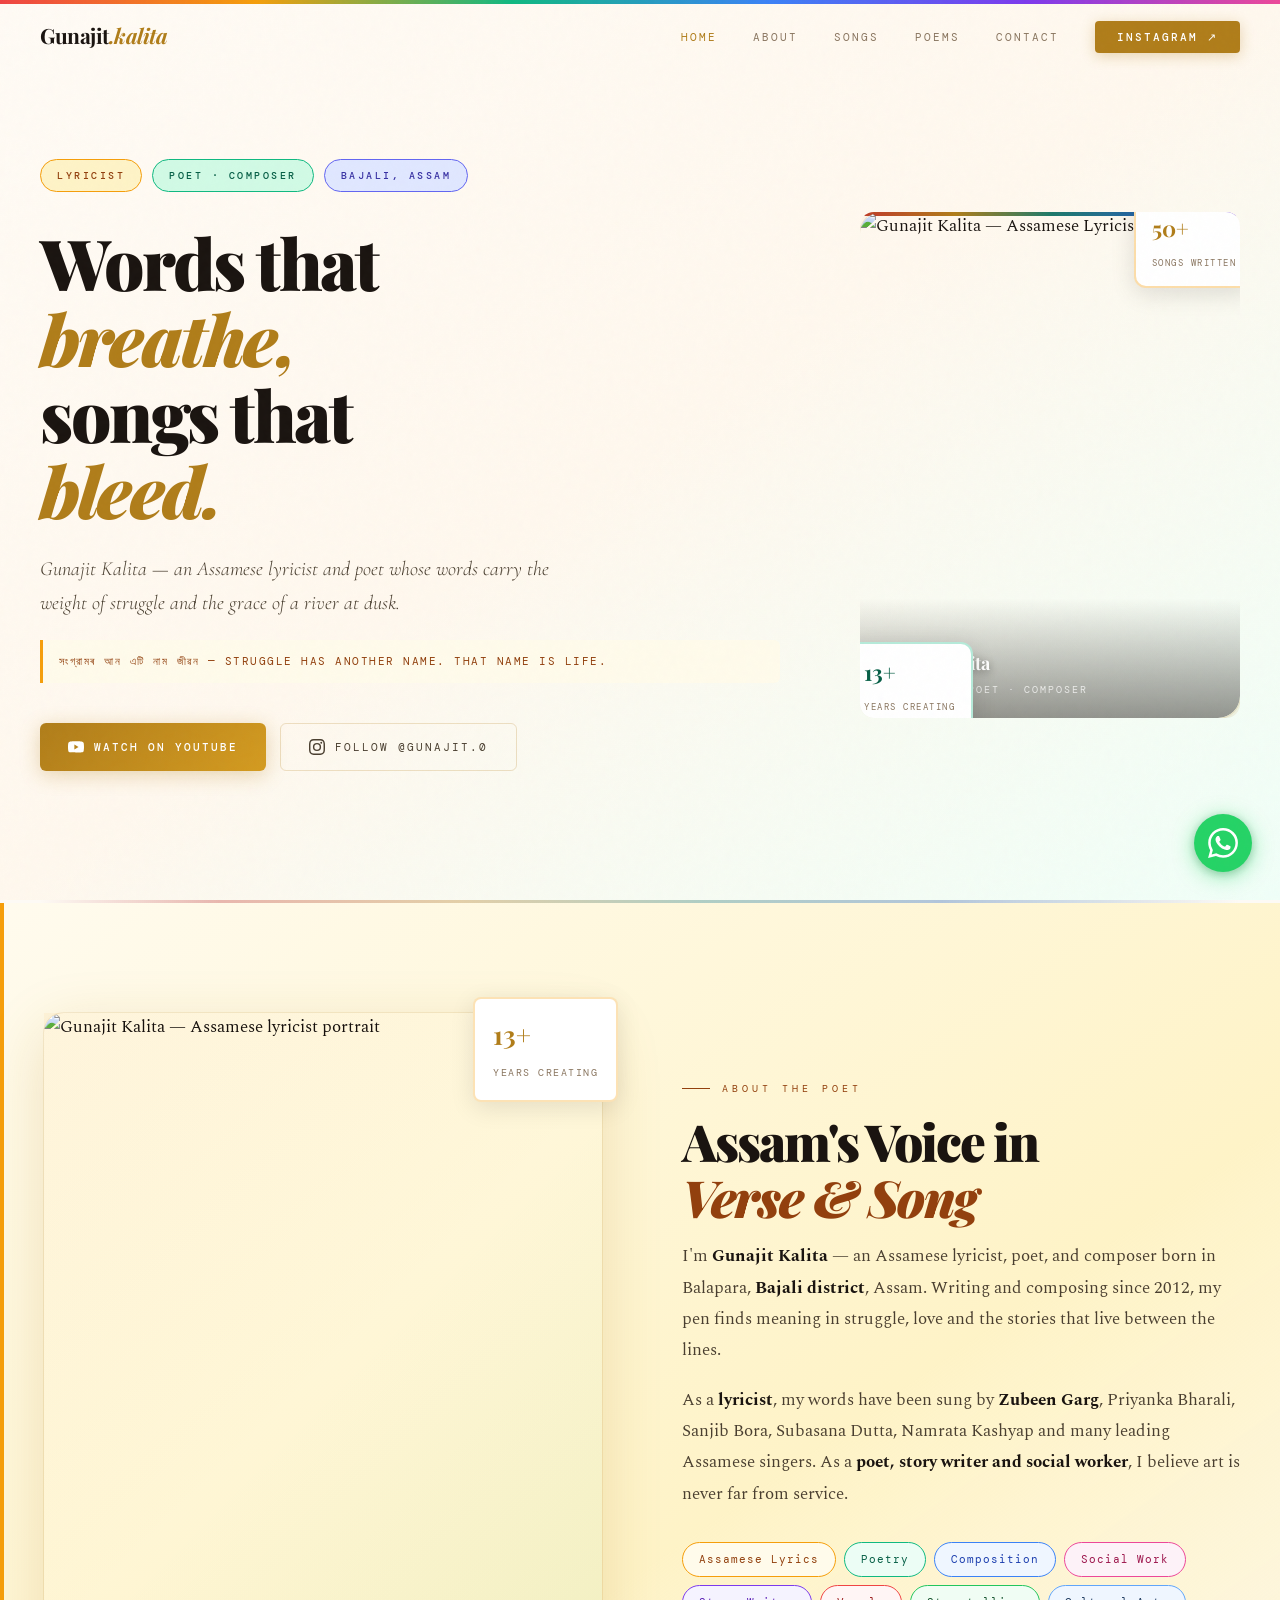
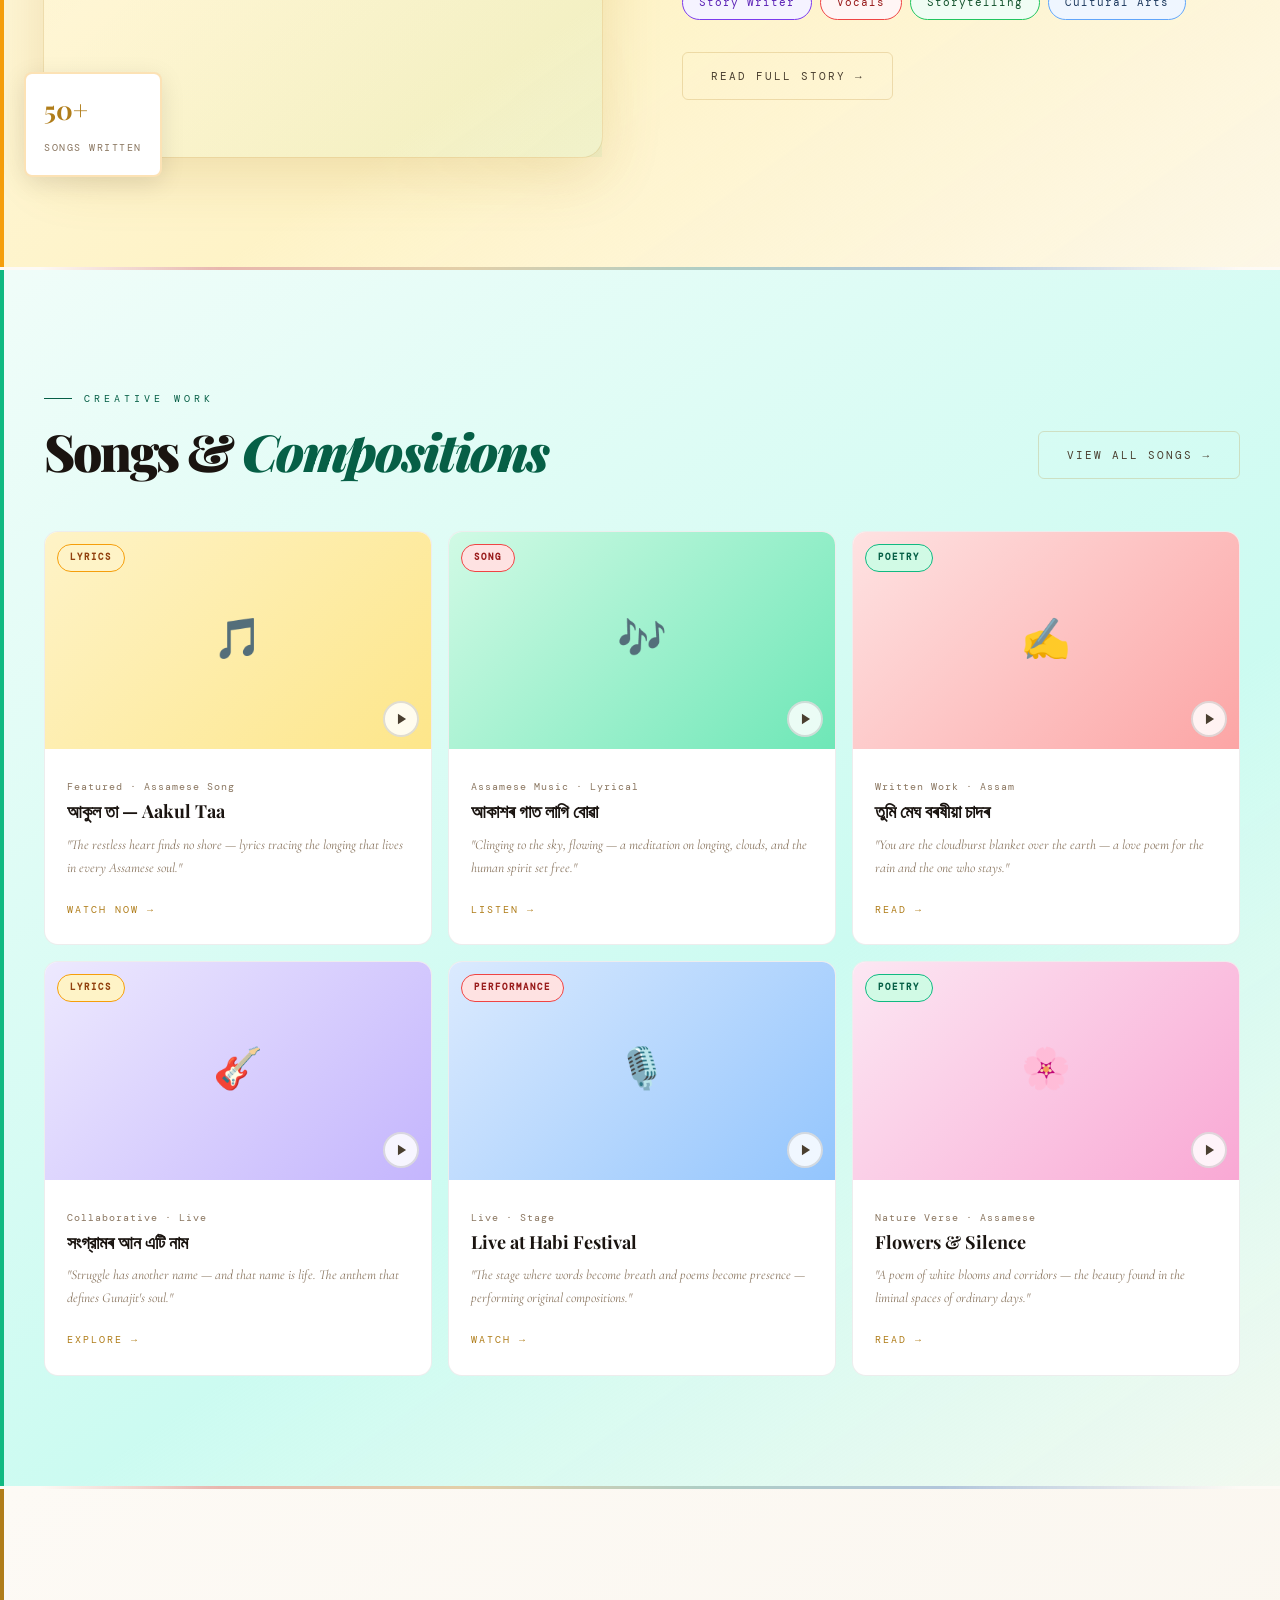
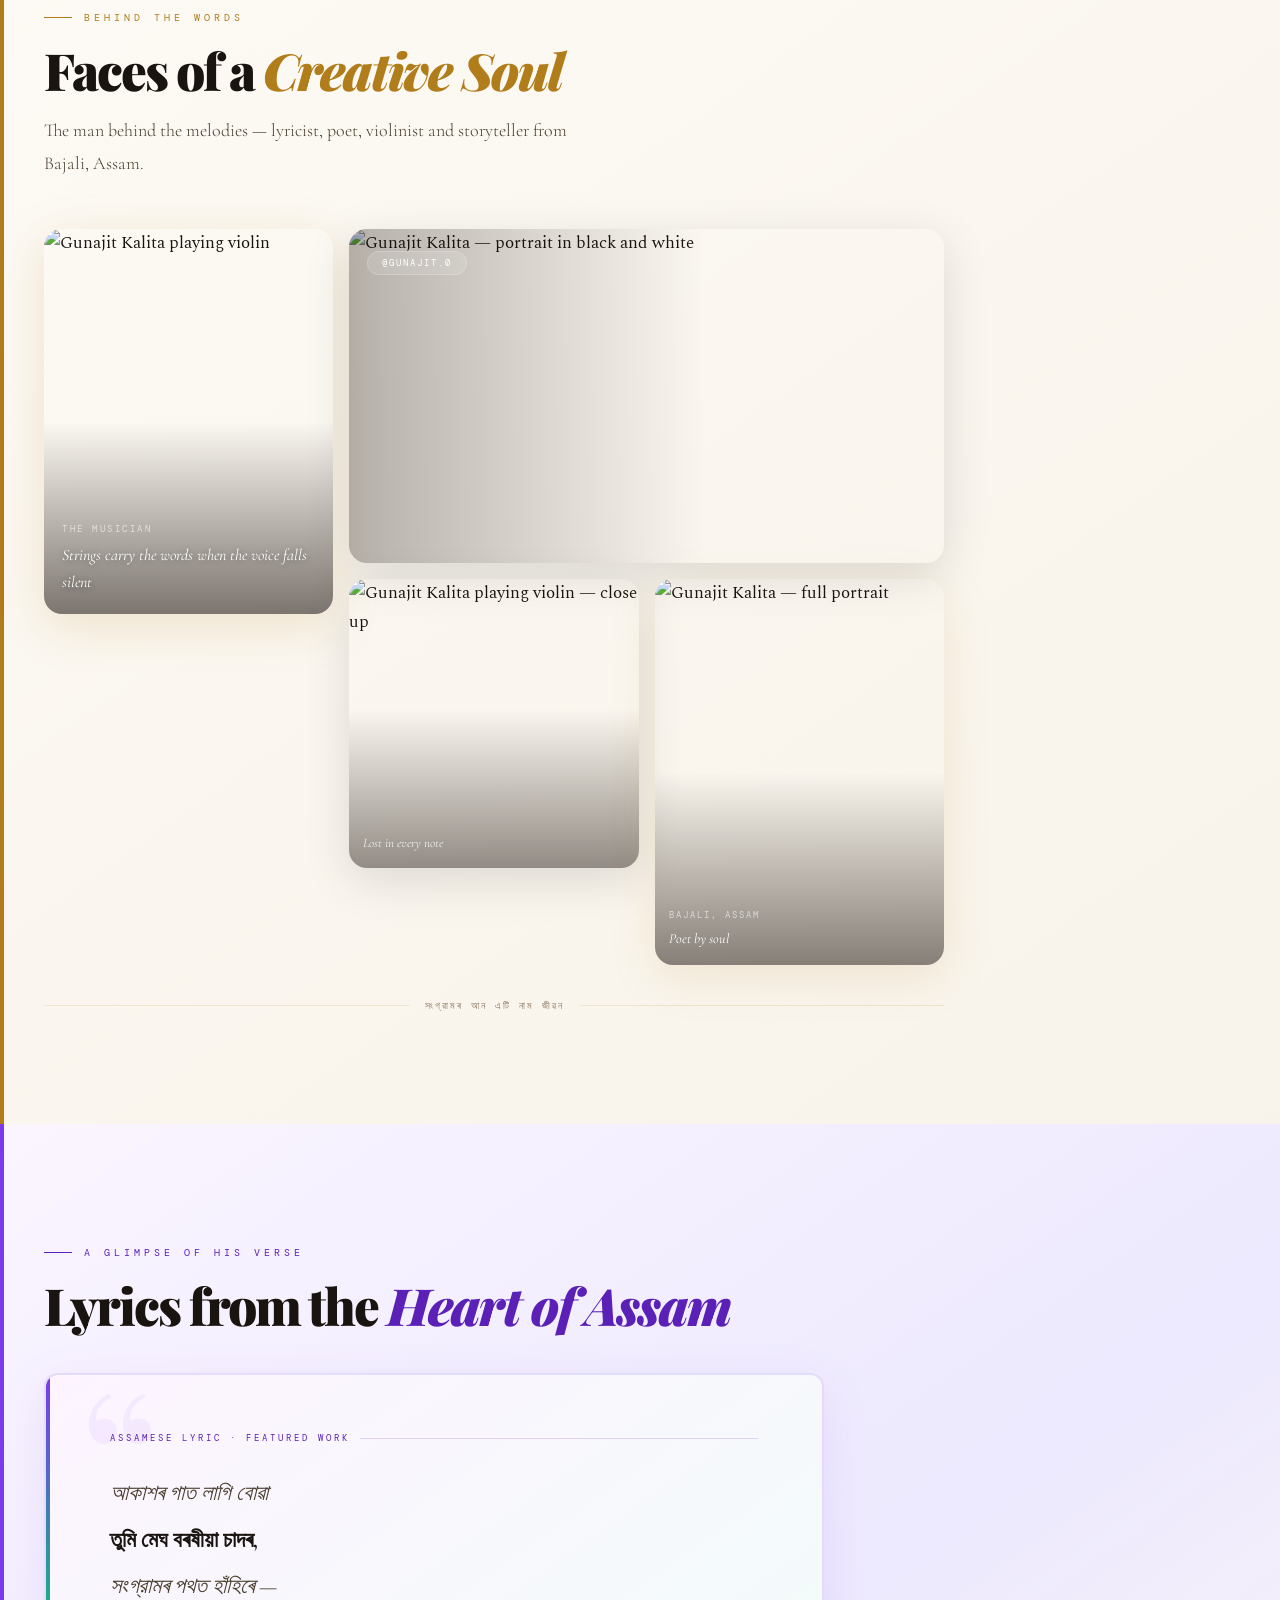
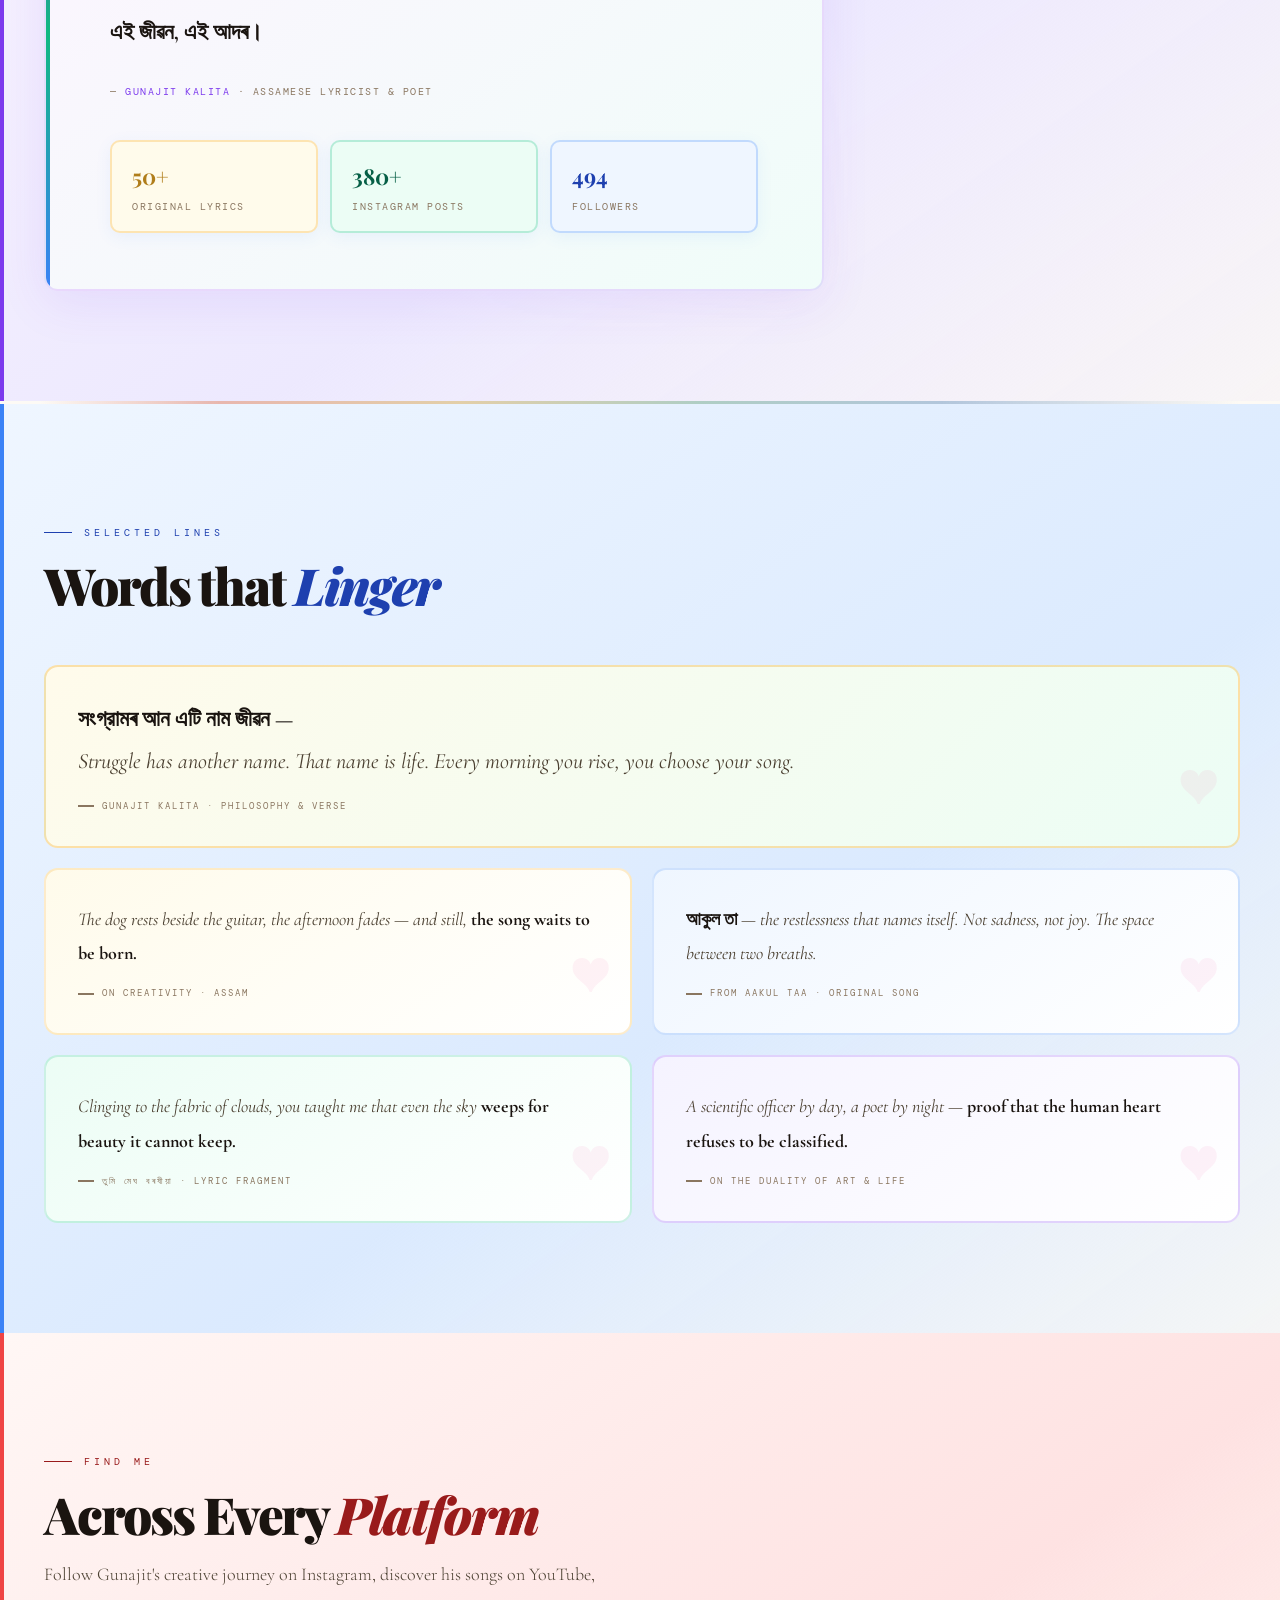
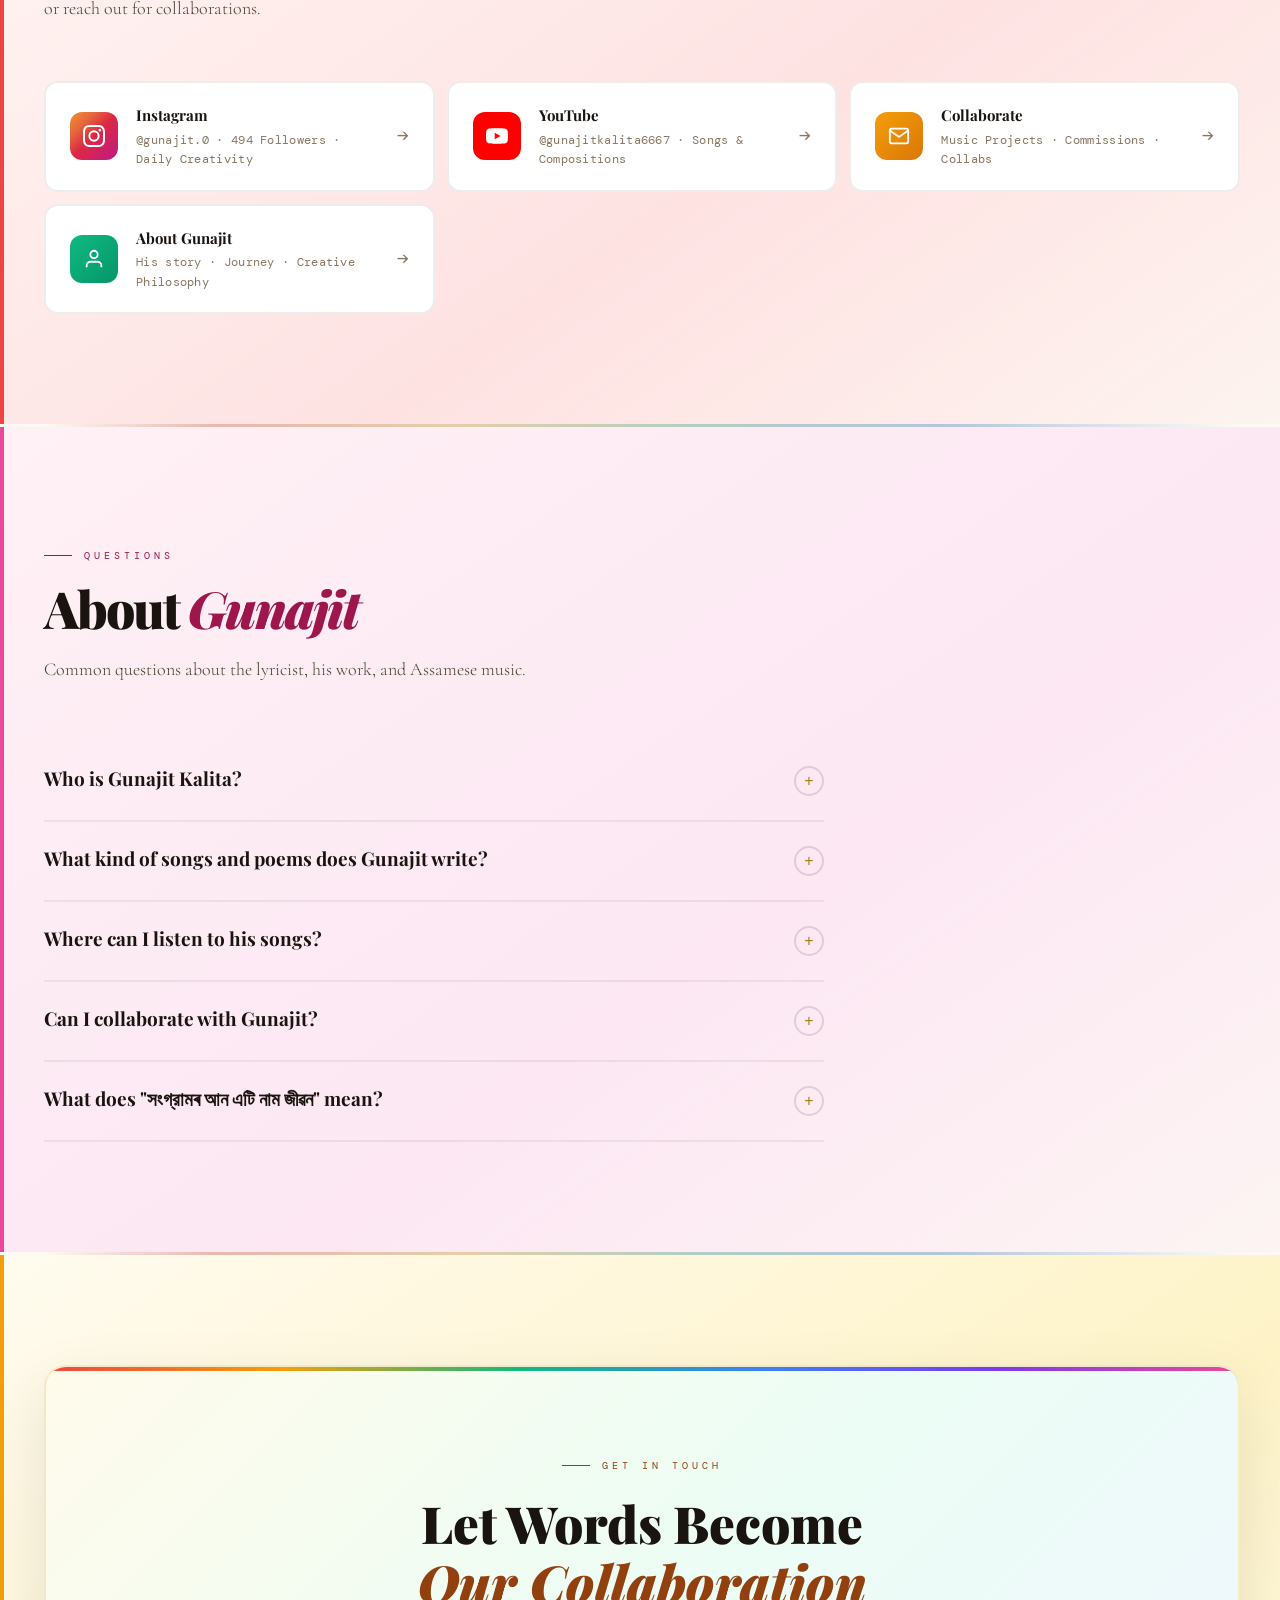
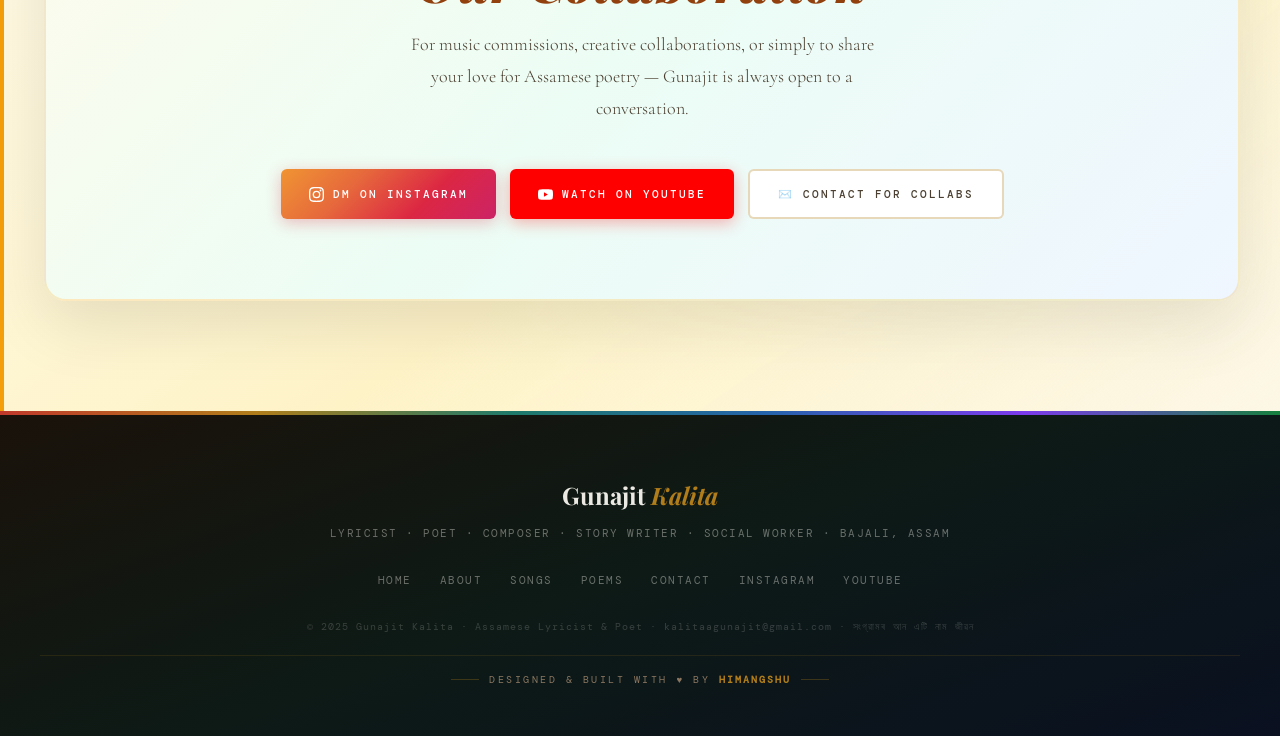
==== index.html @ 475aada1 "Update index.html" ====
<!DOCTYPE html>
<html 
<link rel="icon" href="favicon.ico" type="image/x-icon">
<link rel="canonical" href="https://gunajitkalita.github.io/">

<!-- Open Graph (Facebook, WhatsApp, LinkedIn previews) -->
<meta property="og:type" content="website">
<meta property="og:url" content="https://gunajitkalita.github.io/">
<meta property="og:title" content="Gunajit Kalita | Assamese Lyricist & Poet | gunajit.0">
<meta property="og:description" content="Gunajit Kalita — Assamese lyricist, poet and composer from Bajali, Assam. Songs sung by Zubeen Garg, Priyanka Bharali, Sanjib Bora and leading Assamese singers.">
<meta property="og:image" content="https://gunajitkalita.github.io/og-image.png">
<meta property="og:locale" content="en_IN">
<meta property="og:site_name" content="Gunajit Kalita">

<!-- Twitter Card -->
<meta name="twitter:card" content="summary_large_image">
<meta name="twitter:site" content="@gunajit.0">
<meta name="twitter:creator" content="@gunajit.0">
<meta name="twitter:title" content="Gunajit Kalita | Assamese Lyricist & Poet">
<meta name="twitter:description" content="Assamese lyricist, poet and composer from Assam. Songs, lyrics and poems rooted in struggle and grace.">
<meta name="twitter:image" content="https://gunajitkalita.github.io/og-image.png">

<!-- Structured Data: Person + WebSite (Google Knowledge Panel) -->
<script type="application/ld+json">
{
  "@context": "https://schema.org",
  "@graph": [
    {
      "@type": "Person",
      "@id": "https://gunajitkalita.github.io/#gunajit",
      "name": "Gunajit Kalita",
      "alternateName": "gunajit.0",
      "url": "https://gunajitkalita.github.io/",
      "description": "Gunajit Kalita is an Assamese lyricist, poet, composer and social worker from Balapara, Bajali district, Assam, India. His songs have been sung by Zubeen Garg, Priyanka Bharali, Sanjib Bora, Subasana Dutta, Deba Geetz, Namrata Kashyap and Sanat. He has been writing and composing since 2012.",
      "image": "https://gunajitkalita.github.io/og-image.png",
      "jobTitle": ["Lyricist", "Poet", "Composer", "Story Writer", "Social Worker"],
      "birthPlace": {"@type": "Place", "name": "Balapara, Bajali District, Assam, India"},
      "email": "kalitaagunajit@gmail.com",
      "knowsLanguage": ["Assamese", "Hindi", "English"],
      "nationality": {
        "@type": "Country",
        "name": "India"
      },
      "address": {
        "@type": "PostalAddress",
        "addressRegion": "Assam",
        "addressCountry": "IN"
      },
      "sameAs": [
        "https://www.instagram.com/gunajit.0/",
        "https://www.youtube.com/@gunajitkalita6667"
      ]
    },
    {
      "@type": "WebSite",
      "@id": "https://gunajitkalita.github.io/#website",
      "url": "https://gunajitkalita.github.io/",
      "name": "Gunajit Kalita — Assamese Lyricist & Poet",
      "description": "Official website of Gunajit Kalita — Assamese lyricist, poet and composer from Assam, India.",
      "author": {"@id": "https://gunajitkalita.github.io/#gunajit"},
      "inLanguage": ["en", "as"],
      "potentialAction": {
        "@type": "SearchAction",
        "target": {
          "@type": "EntryPoint",
          "urlTemplate": "https://gunajitkalita.github.io/songs.html?q={search_term_string}"
        },
        "query-input": "required name=search_term_string"
      }
    }
  ]
}
</script>

<link rel="preconnect" href="https://fonts.googleapis.com">
<link rel="preconnect" href="https://fonts.gstatic.com" crossorigin>
<link href="https://fonts.googleapis.com/css2?family=Playfair+Display:ital,wght@0,400;0,700;0,900;1,400;1,700;1,900&family=Cormorant+Garamond:ital,wght@0,300;0,400;0,600;1,300;1,400;1,600&family=DM+Mono:wght@300;400;500&family=Spectral:ital,wght@0,300;0,400;0,600;1,300;1,400;1,600&display=swap" rel="stylesheet">
<link rel="stylesheet" href="style.css">
<style>
/* ── INDEX-SPECIFIC ── */
.hero{position:relative;min-height:100vh;display:flex;align-items:center;padding:130px 40px 100px;z-index:1;}
.hero-in{max-width:1200px;margin:0 auto;width:100%;display:grid;grid-template-columns:1fr 380px;gap:80px;align-items:center;}
.eyebrow{display:flex;gap:10px;flex-wrap:wrap;margin-bottom:32px;}
.badge{font-family:'DM Mono',monospace;font-size:10px;letter-spacing:2.5px;text-transform:uppercase;padding:7px 16px;border-radius:20px;border:1.5px solid;font-weight:500;}
.ba{border-color:#f59e0b;color:#92400e;background:#fef3c7;}
.bb{border-color:#10b981;color:#065f46;background:#d1fae5;}
.bc{border-color:#6366f1;color:#3730a3;background:#e0e7ff;}
.hero-sub{font-family:'Cormorant Garamond',serif;font-size:20px;font-weight:300;font-style:italic;color:var(--txt2);line-height:1.7;max-width:520px;margin-bottom:20px;}
.hero-quote{font-family:'DM Mono',monospace;font-size:11px;letter-spacing:1.5px;color:#92400e;margin-bottom:40px;padding:12px 16px;border-left:3px solid #f59e0b;text-transform:uppercase;background:#fffbeb;border-radius:0 6px 6px 0;}
.acts{display:flex;gap:14px;flex-wrap:wrap;}

/* About section */
.about-grid{display:grid;grid-template-columns:1fr 1fr;gap:80px;align-items:center;}
.abox{background:linear-gradient(145deg,#fff8e8,#f0faf8);border:2px solid rgba(245,158,11,.25);border-radius:var(--rl);aspect-ratio:3/4;display:flex;align-items:center;justify-content:center;position:relative;overflow:hidden;box-shadow:0 8px 40px rgba(245,158,11,.15);}
.abox::before{content:'';position:absolute;inset:0;background:linear-gradient(135deg,rgba(245,158,11,.06),transparent,rgba(16,185,129,.06));}
.abox-inner{position:relative;z-index:1;text-align:center;}
.abox-inner .emoji{font-size:72px;display:block;margin-bottom:12px;}
.abox-inner span{display:block;font-family:'Playfair Display',serif;font-size:26px;font-style:italic;color:rgba(180,120,20,.6);letter-spacing:-.5px;}
.abox-lines{position:absolute;bottom:0;left:0;right:0;padding:24px;opacity:.15;}
.abox-lines div{height:2px;margin-bottom:10px;border-radius:2px;}
.abox-lines div:nth-child(1){width:80%;background:#f59e0b;}.abox-lines div:nth-child(2){width:60%;background:#10b981;}.abox-lines div:nth-child(3){width:90%;background:#3b82f6;}.abox-lines div:nth-child(4){width:45%;background:#ec4899;}.abox-lines div:nth-child(5){width:70%;background:#7c3aed;}
.afloat{position:absolute;background:var(--card);border:2px solid rgba(245,158,11,.3);border-radius:var(--r);padding:14px 18px;box-shadow:0 6px 24px rgba(0,0,0,.10);}
.af1{bottom:-20px;left:-20px;}.af2{top:-16px;right:-16px;}
.afn{font-family:'Playfair Display',serif;font-size:26px;font-weight:700;color:#b07d1a;display:block;}
.afl{font-size:10px;color:var(--txt3);font-family:'DM Mono',monospace;text-transform:uppercase;letter-spacing:1.5px;}
.abody p{font-family:'Spectral',serif;font-size:16.5px;color:var(--txt2);line-height:1.9;margin-bottom:18px;}
.abody strong{color:var(--txt);}
.skills{display:flex;flex-wrap:wrap;gap:8px;margin-top:32px;}
.sk{padding:7px 16px;border-radius:20px;font-size:11px;font-family:'DM Mono',monospace;letter-spacing:1px;transition:all .2s;cursor:default;border:1.5px solid;}
.sk:nth-child(1){color:#92400e;border-color:#f59e0b;background:#fffbeb;}
.sk:nth-child(2){color:#065f46;border-color:#10b981;background:#ecfdf5;}
.sk:nth-child(3){color:#1e40af;border-color:#3b82f6;background:#eff6ff;}
.sk:nth-child(4){color:#9d174d;border-color:#ec4899;background:#fdf2f8;}
.sk:nth-child(5){color:#5b21b6;border-color:#7c3aed;background:#f5f3ff;}
.sk:nth-child(6){color:#991b1b;border-color:#ef4444;background:#fff5f5;}
.sk:nth-child(7){color:#14532d;border-color:#22c55e;background:#f0fdf4;}
.sk:nth-child(8){color:#1e3a5f;border-color:#60a5fa;background:#eff6ff;}
.sk:hover{transform:translateY(-2px);box-shadow:0 4px 12px rgba(0,0,0,.12);}

/* Works grid */
.wgrid{display:grid;grid-template-columns:repeat(auto-fill,minmax(300px,1fr));gap:16px;}
.wcard{background:var(--card);border:1.5px solid rgba(0,0,0,.07);border-radius:var(--rl);overflow:hidden;text-decoration:none;color:var(--txt);transition:all .3s;}
.wcard:hover{transform:translateY(-8px);box-shadow:0 24px 60px rgba(0,0,0,.14);}
.wthumb{aspect-ratio:16/9;display:flex;align-items:center;justify-content:center;font-size:40px;position:relative;overflow:hidden;}
.wt1{background:linear-gradient(135deg,#fef3c7,#fde68a);}
.wt2{background:linear-gradient(135deg,#d1fae5,#6ee7b7);}
.wt3{background:linear-gradient(135deg,#fee2e2,#fca5a5);}
.wt4{background:linear-gradient(135deg,#ede9fe,#c4b5fd);}
.wt5{background:linear-gradient(135deg,#dbeafe,#93c5fd);}
.wt6{background:linear-gradient(135deg,#fce7f3,#f9a8d4);}
.wcat{position:absolute;top:12px;left:12px;z-index:1;font-family:'DM Mono',monospace;font-size:9px;letter-spacing:2px;text-transform:uppercase;padding:5px 12px;border-radius:20px;font-weight:600;}
.wc-ly{background:#fef3c7;color:#92400e;border:1.5px solid #f59e0b;}
.wc-po{background:#d1fae5;color:#065f46;border:1.5px solid #10b981;}
.wc-so{background:#fee2e2;color:#991b1b;border:1.5px solid #ef4444;}
.wplay{position:absolute;bottom:12px;right:12px;width:36px;height:36px;border-radius:50%;background:rgba(255,255,255,.85);border:2px solid rgba(0,0,0,.12);display:flex;align-items:center;justify-content:center;transition:all .2s;backdrop-filter:blur(4px);}
.wcard:hover .wplay{background:var(--acc);border-color:var(--acc);}
.wplay svg{width:14px;height:14px;color:var(--txt2);margin-left:2px;transition:color .2s;}
.wcard:hover .wplay svg{color:#fff;}
.wbody{padding:22px;}
.wdate{font-size:10px;color:var(--txt3);font-family:'DM Mono',monospace;letter-spacing:1px;margin-bottom:8px;}
.wtitle{font-family:'Playfair Display',serif;font-size:18px;font-weight:700;line-height:1.3;margin-bottom:10px;}
.wexc{font-size:13.5px;color:var(--txt3);line-height:1.7;font-family:'Cormorant Garamond',serif;font-style:italic;margin-bottom:14px;}
.wread{font-family:'DM Mono',monospace;font-size:10px;letter-spacing:2px;text-transform:uppercase;color:var(--acc);display:inline-flex;align-items:center;gap:6px;transition:gap .2s;}
.wcard:hover .wread{gap:10px;}

/* Poem feature */
.poem-card{background:linear-gradient(145deg,#fdf4ff,#f0fdf9);border:2px solid rgba(124,58,237,.15);border-radius:var(--rl);padding:56px 64px;position:relative;overflow:hidden;max-width:780px;box-shadow:0 12px 48px rgba(124,58,237,.10);}
.poem-card::before{content:'\201C';position:absolute;top:-20px;left:32px;font-family:'Playfair Display',serif;font-size:200px;color:rgba(124,58,237,.06);line-height:1;pointer-events:none;}
.poem-card::after{content:'';position:absolute;top:0;left:0;width:4px;height:100%;background:linear-gradient(180deg,#7c3aed,#10b981,#3b82f6);}
.poem-lang{font-family:'DM Mono',monospace;font-size:9px;letter-spacing:3px;text-transform:uppercase;color:#5b21b6;margin-bottom:24px;display:flex;align-items:center;gap:10px;}
.poem-lang::after{content:'';flex:1;height:1px;background:rgba(124,58,237,.2);}
.poem-text{font-family:'Cormorant Garamond',serif;font-size:22px;font-weight:400;line-height:2.1;color:var(--txt2);font-style:italic;margin-bottom:28px;}
.poem-text strong{color:var(--txt);font-style:normal;}
.poem-attr{font-family:'DM Mono',monospace;font-size:10px;letter-spacing:1.5px;text-transform:uppercase;color:var(--txt3);}
.poem-attr em{color:#7c3aed;font-style:normal;}
.poem-stats{margin-top:40px;display:flex;gap:12px;flex-wrap:wrap;}
.pstat{background:var(--card);border:2px solid rgba(59,130,246,.15);border-radius:10px;padding:16px 20px;flex:1;min-width:160px;box-shadow:0 4px 16px rgba(59,130,246,.08);}
.pstat:nth-child(1){border-color:rgba(245,158,11,.25);background:#fffbeb;}
.pstat:nth-child(2){border-color:rgba(16,185,129,.25);background:#ecfdf5;}
.pstat:nth-child(3){border-color:rgba(59,130,246,.25);background:#eff6ff;}
.pstat .psn{font-family:'Playfair Display',serif;font-size:22px;font-weight:700;color:var(--acc);display:block;}
.pstat:nth-child(2) .psn{color:#065f46;}
.pstat:nth-child(3) .psn{color:#1e40af;}
.pstat .psl{font-size:10px;color:var(--txt3);font-family:'DM Mono',monospace;text-transform:uppercase;letter-spacing:1.5px;margin-top:2px;display:block;}

/* Lyric wall */
.lyric-wall{display:grid;grid-template-columns:1fr 1fr;gap:20px;}
.lyric-card{background:var(--card);border:2px solid rgba(0,0,0,.07);border-radius:var(--rl);padding:32px;position:relative;overflow:hidden;transition:all .3s;}
.lyric-card:hover{transform:translateY(-4px);box-shadow:0 16px 40px rgba(0,0,0,.10);}
.lyric-card::before{content:'\2665';position:absolute;bottom:12px;right:18px;font-size:52px;color:rgba(236,72,153,.07);}
.lyric-card:nth-child(2){border-color:rgba(245,158,11,.2);background:linear-gradient(145deg,#fffbeb,#fff);}
.lyric-card:nth-child(3){border-color:rgba(59,130,246,.2);background:linear-gradient(145deg,#eff6ff,#fff);}
.lyric-card:nth-child(4){border-color:rgba(16,185,129,.2);background:linear-gradient(145deg,#ecfdf5,#fff);}
.lyric-card:nth-child(5){border-color:rgba(124,58,237,.2);background:linear-gradient(145deg,#f5f3ff,#fff);}
.lyric-line{font-family:'Cormorant Garamond',serif;font-size:18px;font-style:italic;color:var(--txt2);line-height:1.9;margin-bottom:16px;}
.lyric-line strong{color:var(--txt);font-style:normal;}
.lyric-source{font-family:'DM Mono',monospace;font-size:9px;letter-spacing:2px;text-transform:uppercase;color:var(--txt3);display:flex;align-items:center;gap:8px;}
.lyric-source::before{content:'';width:16px;height:2px;background:currentColor;}
.lyric-card.featured{grid-column:span 2;background:linear-gradient(135deg,#fffbeb,#ecfdf5);border-color:rgba(245,158,11,.3);}

/* Links */
.lgrid{display:grid;grid-template-columns:repeat(auto-fill,minmax(320px,1fr));gap:12px;}
.lcard{display:flex;align-items:center;gap:18px;padding:20px 24px;background:var(--card);border:2px solid rgba(0,0,0,.07);border-radius:var(--rl);text-decoration:none;color:var(--txt);transition:all .3s;}
.lcard:hover{transform:translateY(-5px);box-shadow:0 16px 40px rgba(0,0,0,.12);}
.lc-ig:hover{border-color:#e1306c;box-shadow:0 16px 40px rgba(225,48,108,.18);}
.lc-yt:hover{border-color:#FF0000;box-shadow:0 16px 40px rgba(255,0,0,.15);}
.liw{width:48px;height:48px;border-radius:12px;display:flex;align-items:center;justify-content:center;flex-shrink:0;}
.li-ig{background:linear-gradient(135deg,#f09433,#e6683c,#dc2743,#cc2366,#bc1888);}
.li-yt{background:#FF0000;}
.li-email{background:linear-gradient(135deg,#f59e0b,#d97706);}
.li-teal{background:linear-gradient(135deg,#10b981,#059669);}
.liw svg{width:22px;height:22px;}
.lt{flex:1;}
.lt-title{font-family:'Playfair Display',serif;font-weight:700;font-size:15px;margin-bottom:2px;}
.lt-desc{font-size:11.5px;color:var(--txt3);font-family:'DM Mono',monospace;letter-spacing:.3px;}
.larr{color:var(--txt3);font-size:18px;transition:transform .2s,color .2s;}
.lcard:hover .larr{transform:translateX(5px);color:var(--acc);}

/* FAQ */
.faq-wrap{max-width:780px;}
.fi{border-bottom:2px solid rgba(0,0,0,.06);}
.fq{width:100%;display:flex;align-items:start;justify-content:space-between;gap:20px;padding:24px 0;background:none;border:none;color:var(--txt);cursor:pointer;text-align:left;transition:color .2s;}
.fq:hover{color:#92400e;}
.fqt{font-family:'Playfair Display',serif;font-size:19px;font-weight:700;line-height:1.35;flex:1;}
.fico{min-width:30px;height:30px;border-radius:50%;border:2px solid rgba(0,0,0,.12);display:flex;align-items:center;justify-content:center;font-size:16px;flex-shrink:0;color:var(--acc);transition:all .3s;background:transparent;}
.fi.on .fico{transform:rotate(45deg);background:linear-gradient(135deg,#f59e0b,#d97706);color:#fff;border-color:transparent;}
.fa{font-size:15.5px;color:var(--txt2);line-height:1.85;max-height:0;overflow:hidden;transition:max-height .4s ease,padding .3s;font-family:'Spectral',serif;}
.fi.on .fa{max-height:400px;padding-bottom:24px;}

/* CTA box */
.ctabox{background:linear-gradient(135deg,#fffbeb,#ecfdf5,#eff6ff);border:2px solid rgba(245,158,11,.2);border-radius:var(--rxl);padding:80px;text-align:center;position:relative;overflow:hidden;box-shadow:0 24px 64px rgba(0,0,0,.10);}
.ctabox::before{content:'';position:absolute;top:0;left:0;right:0;height:4px;background:linear-gradient(90deg,#ef4444,#f59e0b,#10b981,#3b82f6,#7c3aed,#ec4899);}
.ctabox *{position:relative;z-index:1;}
.ctabox h2{font-family:'Playfair Display',serif;font-size:clamp(28px,4vw,52px);font-weight:900;line-height:1.15;margin-bottom:16px;}
.ctabox h2 em{color:#92400e;font-style:italic;}
.ctabox p{font-family:'Cormorant Garamond',serif;font-size:18px;font-weight:300;color:var(--txt2);max-width:480px;margin:0 auto 44px;line-height:1.8;}
.ctabtns{display:flex;gap:14px;justify-content:center;flex-wrap:wrap;}
.ctabtn-ig{display:inline-flex;align-items:center;gap:9px;background:linear-gradient(135deg,#f09433,#e6683c,#dc2743,#cc2366);color:white;padding:14px 28px;border-radius:6px;font-family:'DM Mono',monospace;font-weight:500;font-size:11px;letter-spacing:2px;text-transform:uppercase;text-decoration:none;transition:all .3s;box-shadow:0 4px 16px rgba(220,39,67,.3);}
.ctabtn-ig:hover{transform:translateY(-2px);box-shadow:0 10px 32px rgba(220,39,67,.5);}
.ctabtn-yt{display:inline-flex;align-items:center;gap:9px;background:#FF0000;color:white;padding:14px 28px;border-radius:6px;font-family:'DM Mono',monospace;font-weight:500;font-size:11px;letter-spacing:2px;text-transform:uppercase;text-decoration:none;transition:all .3s;box-shadow:0 4px 16px rgba(255,0,0,.3);}
.ctabtn-yt:hover{transform:translateY(-2px);box-shadow:0 10px 32px rgba(255,0,0,.5);}
.ctabtn-out{display:inline-flex;align-items:center;gap:9px;background:white;color:var(--txt2);padding:14px 28px;border-radius:6px;font-family:'DM Mono',monospace;font-weight:500;font-size:11px;letter-spacing:2px;text-transform:uppercase;text-decoration:none;border:2px solid rgba(176,125,26,.3);transition:all .3s;}
.ctabtn-out:hover{border-color:var(--acc);color:var(--acc);transform:translateY(-1px);box-shadow:0 6px 20px rgba(176,125,26,.2);}

@media(max-width:960px){
  .hero-in{grid-template-columns:1fr;}
  .pcard{display:none;}
  .about-grid{grid-template-columns:1fr;}
  .avis{display:none;}
  .lyric-wall{grid-template-columns:1fr;}
  .lyric-card.featured{grid-column:span 1;}
}
@media(max-width:768px){
  .hero{padding:110px 24px 80px;}
  .poem-card{padding:36px 28px;}
  .ctabox{padding:44px 28px;}
}
/* Gallery responsive */
.gallery-grid{display:grid;grid-template-columns:1fr 1fr 1fr;grid-template-rows:auto auto;gap:16px;max-width:900px;}
@media(max-width:700px){
  .gallery-grid{grid-template-columns:1fr 1fr !important;}
  .gallery-tall{grid-column:1/3 !important;grid-row:auto !important;aspect-ratio:4/3 !important;}
  .gallery-wide{grid-column:1/3 !important;}
}
</style>
</head>
<body>
<div class="ink ink1" aria-hidden="true"></div>
<div class="ink ink2" aria-hidden="true"></div>

<!-- NAV -->
<nav id="nav">
  <div class="nav-in">
    <a href="index.html" class="logo">Gunajit<em>.kalita</em></a>
    <ul class="nav-ul">
      <li><a href="index.html" class="on">Home</a></li>
      <li><a href="about.html">About</a></li>
      <li><a href="songs.html">Songs</a></li>
      <li><a href="poems.html">Poems</a></li>
      <li><a href="contact.html">Contact</a></li>
      <li><a href="https://www.instagram.com/gunajit.0/" target="_blank" rel="noopener" class="nav-cta">Instagram ↗</a></li>
    </ul>
    <button class="mbtn" onclick="toggleMenu()" aria-label="Menu" aria-expanded="false" id="mbtn">☰</button>
  </div>
</nav>

<div class="mmenu" id="mmenu">
  <a href="index.html" onclick="toggleMenu()">Home</a>
  <a href="about.html" onclick="toggleMenu()">About</a>
  <a href="songs.html" onclick="toggleMenu()">Songs</a>
  <a href="poems.html" onclick="toggleMenu()">Poems</a>
  <a href="contact.html" onclick="toggleMenu()">Contact</a>
  <a href="https://www.instagram.com/gunajit.0/" target="_blank" rel="noopener" onclick="toggleMenu()" style="color:var(--acc);">Instagram ↗</a>
  <a href="https://www.youtube.com/@gunajitkalita6667/videos" target="_blank" rel="noopener" onclick="toggleMenu()">YouTube ↗</a>
</div>

<!-- HERO -->
<section class="hero hero-rainbow" style="position:relative;background:linear-gradient(145deg,#fffbf5 0%,#fff8ee 50%,#f0fff8 100%)">
  <div class="hero-in">
    <div>
      <div class="eyebrow fu">
        <span class="badge ba">Lyricist</span>
        <span class="badge bb">Poet · Composer</span>
        <span class="badge bc">Bajali, Assam</span>
      </div>
      <h1 class="h1 fu">
        <span>Words that</span>
        <em>breathe,</em>
        <span>songs that</span>
        <em>bleed.</em>
      </h1>
      <p class="hero-sub fu">Gunajit Kalita — an Assamese lyricist and poet whose words carry the weight of struggle and the grace of a river at dusk.</p>
      <p class="hero-quote fu">সংগ্রামৰ আন এটি নাম জীৱন — struggle has another name. That name is life.</p>
      <div class="acts fu">
        <a href="https://www.youtube.com/@gunajitkalita6667/videos" target="_blank" rel="noopener" class="btn-gold">
          <svg viewBox="0 0 24 24" fill="currentColor" width="16" height="16"><path d="M23.498 6.186a3.016 3.016 0 00-2.122-2.136C19.505 3.545 12 3.545 12 3.545s-7.505 0-9.377.505A3.017 3.017 0 00.502 6.186C0 8.07 0 12 0 12s0 3.93.502 5.814a3.016 3.016 0 002.122 2.136c1.871.505 9.376.505 9.376.505s7.505 0 9.377-.505a3.015 3.015 0 002.122-2.136C24 15.93 24 12 24 12s0-3.93-.502-5.814zM9.545 15.568V8.432L15.818 12l-6.273 3.568z"/></svg>
          Watch on YouTube
        </a>
        <a href="https://www.instagram.com/gunajit.0/" target="_blank" rel="noopener" class="btn-ghost">
          <svg viewBox="0 0 24 24" fill="currentColor" width="16" height="16"><path d="M12 2.163c3.204 0 3.584.012 4.85.07 3.252.148 4.771 1.691 4.919 4.919.058 1.265.069 1.645.069 4.849 0 3.205-.012 3.584-.069 4.849-.149 3.225-1.664 4.771-4.919 4.919-1.266.058-1.644.07-4.85.07-3.204 0-3.584-.012-4.849-.07-3.26-.149-4.771-1.699-4.919-4.92-.058-1.265-.07-1.644-.07-4.849 0-3.204.013-3.583.07-4.849.149-3.227 1.664-4.771 4.919-4.919 1.266-.057 1.645-.069 4.849-.069zM12 0C8.741 0 8.333.014 7.053.072 2.695.272.273 2.69.073 7.052.014 8.333 0 8.741 0 12c0 3.259.014 3.668.072 4.948.2 4.358 2.618 6.78 6.98 6.98C8.333 23.986 8.741 24 12 24c3.259 0 3.668-.014 4.948-.072 4.354-.2 6.782-2.618 6.979-6.98.059-1.28.073-1.689.073-4.948 0-3.259-.014-3.667-.072-4.947-.196-4.354-2.617-6.78-6.979-6.98C15.668.014 15.259 0 12 0zm0 5.838a6.162 6.162 0 100 12.324 6.162 6.162 0 000-12.324zM12 16a4 4 0 110-8 4 4 0 010 8zm6.406-11.845a1.44 1.44 0 100 2.881 1.44 1.44 0 000-2.881z"/></svg>
          Follow @gunajit.0
        </a>
      </div>
    </div>

    <div class="pcard fr" style="background:none;border:none;box-shadow:none;padding:0;position:relative;">
      <!-- Hero Portrait Photo -->
      <div style="position:relative;width:100%;">
        <div style="border-radius:22px;overflow:hidden;box-shadow:0 32px 80px rgba(176,125,26,.22),0 0 0 1px rgba(176,125,26,.15);position:relative;">
          <img src="photo1.jpeg" alt="Gunajit Kalita — Assamese Lyricist and Poet" style="width:100%;display:block;object-fit:cover;aspect-ratio:3/4;" loading="eager"/>
          <!-- subtle gradient overlay at bottom -->
          <div style="position:absolute;bottom:0;left:0;right:0;height:120px;background:linear-gradient(transparent,rgba(26,20,16,.45));border-radius:0 0 22px 22px;"></div>
          <!-- name tag over image -->
          <div style="position:absolute;bottom:20px;left:20px;right:20px;">
            <div style="font-family:'Playfair Display',serif;font-size:18px;font-weight:700;color:#fff;letter-spacing:-.3px;text-shadow:0 2px 8px rgba(0,0,0,.4);">Gunajit Kalita</div>
            <div style="font-family:'DM Mono',monospace;font-size:10px;letter-spacing:2px;color:rgba(255,255,255,.75);text-transform:uppercase;margin-top:3px;">Lyricist · Poet · Composer</div>
          </div>
        </div>
        <!-- floating stat badges -->
        <div style="position:absolute;top:-14px;right:-14px;background:#fff;border:2px solid rgba(245,158,11,.35);border-radius:12px;padding:10px 16px;box-shadow:0 6px 24px rgba(0,0,0,.12);">
          <span style="font-family:'Playfair Display',serif;font-size:22px;font-weight:700;color:#b07d1a;display:block;">50+</span>
          <span style="font-size:9px;color:#8a7660;font-family:'DM Mono',monospace;text-transform:uppercase;letter-spacing:1.5px;">Songs Written</span>
        </div>
        <div style="position:absolute;bottom:-14px;left:-14px;background:#fff;border:2px solid rgba(16,185,129,.3);border-radius:12px;padding:10px 16px;box-shadow:0 6px 24px rgba(0,0,0,.12);">
          <span style="font-family:'Playfair Display',serif;font-size:22px;font-weight:700;color:#065f46;display:block;">13+</span>
          <span style="font-size:9px;color:#8a7660;font-family:'DM Mono',monospace;text-transform:uppercase;letter-spacing:1.5px;">Years Creating</span>
        </div>
      </div>
    </div>
  </div>
</section>

<div class="divline"></div>

<!-- ABOUT PREVIEW -->
<section class="sec sec-gold" id="about">
  <div class="sec-in">
    <div class="about-grid">
      <div class="avis fl" style="position:relative;">
        <div class="abox" style="background:none;border:none;box-shadow:none;overflow:visible;">
          <div style="border-radius:20px;overflow:hidden;width:100%;height:100%;box-shadow:0 16px 60px rgba(176,125,26,.20),0 0 0 1px rgba(176,125,26,.12);position:relative;">
            <img src="photo2.jpeg" alt="Gunajit Kalita — Assamese lyricist portrait" style="width:100%;height:100%;object-fit:cover;display:block;filter:grayscale(8%) contrast(1.04);" loading="lazy"/>
          </div>
        </div>
        <div class="afloat af1"><span class="afn">50+</span><span class="afl">Songs Written</span></div>
        <div class="afloat af2"><span class="afn">13+</span><span class="afl">Years Creating</span></div>
      </div>
      <div class="abody fr">
        <span class="lbl">About the Poet</span>
        <h2 class="h2">Assam's Voice in<br><em>Verse & Song</em></h2>
        <p>I'm <strong>Gunajit Kalita</strong> — an Assamese lyricist, poet, and composer born in Balapara, <strong>Bajali district</strong>, Assam. Writing and composing since 2012, my pen finds meaning in struggle, love and the stories that live between the lines.</p>
        <p>As a <strong>lyricist</strong>, my words have been sung by <strong>Zubeen Garg</strong>, Priyanka Bharali, Sanjib Bora, Subasana Dutta, Namrata Kashyap and many leading Assamese singers. As a <strong>poet, story writer and social worker</strong>, I believe art is never far from service.</p>
        <div class="skills">
          <span class="sk">Assamese Lyrics</span><span class="sk">Poetry</span>
          <span class="sk">Composition</span><span class="sk">Social Work</span>
          <span class="sk">Story Writer</span><span class="sk">Vocals</span>
          <span class="sk">Storytelling</span><span class="sk">Cultural Arts</span>
        </div>
        <div style="margin-top:32px;">
          <a href="about.html" class="btn-ghost">Read Full Story →</a>
        </div>
      </div>
    </div>
  </div>
</section>

<div class="divline"></div>

<!-- WORKS -->
<section class="sec sec-teal" id="works">
  <div class="sec-in">
    <div style="display:flex;align-items:flex-end;justify-content:space-between;flex-wrap:wrap;gap:16px;margin-bottom:52px;">
      <div>
        <span class="lbl">Creative Work</span>
        <h2 class="h2" style="margin-bottom:0;">Songs & <em>Compositions</em></h2>
      </div>
      <a href="songs.html" class="btn-ghost" style="white-space:nowrap;">View All Songs →</a>
    </div>
    <div class="wgrid">
      <a href="songs.html" class="wcard fu">
        <div class="wthumb wt1">🎵<span class="wcat wc-ly">Lyrics</span><div class="wplay"><svg viewBox="0 0 24 24" fill="currentColor"><polygon points="5,3 19,12 5,21"/></svg></div></div>
        <div class="wbody"><span class="wdate">Featured · Assamese Song</span><h3 class="wtitle">আকুল তা — Aakul Taa</h3><p class="wexc">"The restless heart finds no shore — lyrics tracing the longing that lives in every Assamese soul."</p><span class="wread">Watch Now →</span></div>
      </a>
      <a href="songs.html" class="wcard fu">
        <div class="wthumb wt2">🎶<span class="wcat wc-so">Song</span><div class="wplay"><svg viewBox="0 0 24 24" fill="currentColor"><polygon points="5,3 19,12 5,21"/></svg></div></div>
        <div class="wbody"><span class="wdate">Assamese Music · Lyrical</span><h3 class="wtitle">আকাশৰ গাত লাগি বোৱা</h3><p class="wexc">"Clinging to the sky, flowing — a meditation on longing, clouds, and the human spirit set free."</p><span class="wread">Listen →</span></div>
      </a>
      <a href="poems.html" class="wcard fu">
        <div class="wthumb wt3">✍️<span class="wcat wc-po">Poetry</span><div class="wplay"><svg viewBox="0 0 24 24" fill="currentColor"><polygon points="5,3 19,12 5,21"/></svg></div></div>
        <div class="wbody"><span class="wdate">Written Work · Assam</span><h3 class="wtitle">তুমি মেঘ বৰষীয়া চাদৰ</h3><p class="wexc">"You are the cloudburst blanket over the earth — a love poem for the rain and the one who stays."</p><span class="wread">Read →</span></div>
      </a>
      <a href="songs.html" class="wcard fu">
        <div class="wthumb wt4">🎸<span class="wcat wc-ly">Lyrics</span><div class="wplay"><svg viewBox="0 0 24 24" fill="currentColor"><polygon points="5,3 19,12 5,21"/></svg></div></div>
        <div class="wbody"><span class="wdate">Collaborative · Live</span><h3 class="wtitle">সংগ্রামৰ আন এটি নাম</h3><p class="wexc">"Struggle has another name — and that name is life. The anthem that defines Gunajit's soul."</p><span class="wread">Explore →</span></div>
      </a>
      <a href="songs.html" class="wcard fu">
        <div class="wthumb wt5">🎙️<span class="wcat wc-so">Performance</span><div class="wplay"><svg viewBox="0 0 24 24" fill="currentColor"><polygon points="5,3 19,12 5,21"/></svg></div></div>
        <div class="wbody"><span class="wdate">Live · Stage</span><h3 class="wtitle">Live at Habi Festival</h3><p class="wexc">"The stage where words become breath and poems become presence — performing original compositions."</p><span class="wread">Watch →</span></div>
      </a>
      <a href="poems.html" class="wcard fu">
        <div class="wthumb wt6">🌸<span class="wcat wc-po">Poetry</span><div class="wplay"><svg viewBox="0 0 24 24" fill="currentColor"><polygon points="5,3 19,12 5,21"/></svg></div></div>
        <div class="wbody"><span class="wdate">Nature Verse · Assamese</span><h3 class="wtitle">Flowers & Silence</h3><p class="wexc">"A poem of white blooms and corridors — the beauty found in the liminal spaces of ordinary days."</p><span class="wread">Read →</span></div>
      </a>
    </div>
  </div>
</section>

<div class="divline"></div>

<!-- PHOTO GALLERY -->
<section class="sec sec-ink" id="gallery">
  <div class="sec-in">
    <span class="lbl">Behind the Words</span>
    <h2 class="h2" style="margin-bottom:16px;">Faces of a <em>Creative Soul</em></h2>
    <p class="desc" style="margin-bottom:48px;">The man behind the melodies — lyricist, poet, violinist and storyteller from Bajali, Assam.</p>

    <!-- Masonry-style photo grid -->
    <div style="display:grid;grid-template-columns:1fr 1fr 1fr;grid-template-rows:auto auto;gap:16px;max-width:900px;">

      <!-- Photo 3 — violin with color, tall left spanning 2 rows -->
      <div style="grid-column:1;grid-row:1/3;border-radius:18px;overflow:hidden;box-shadow:0 12px 48px rgba(176,125,26,.18);position:relative;aspect-ratio:3/4;">
        <img src="photo3.jpeg" alt="Gunajit Kalita playing violin" style="width:100%;height:100%;object-fit:cover;display:block;transition:transform .5s ease;" onmouseover="this.style.transform='scale(1.03)'" onmouseout="this.style.transform='scale(1)'"/>
        <div style="position:absolute;inset:0;background:linear-gradient(to top,rgba(20,10,5,.55) 0%,transparent 50%);pointer-events:none;"></div>
        <div style="position:absolute;bottom:18px;left:18px;right:18px;">
          <div style="font-family:'DM Mono',monospace;font-size:9px;letter-spacing:2.5px;text-transform:uppercase;color:rgba(255,255,255,.6);margin-bottom:5px;">The Musician</div>
          <div style="font-family:'Cormorant Garamond',serif;font-size:16px;font-style:italic;color:#fff;text-shadow:0 1px 6px rgba(0,0,0,.4);">Strings carry the words when the voice falls silent</div>
        </div>
      </div>

      <!-- Photo 2 — B&W portrait, top right -->
      <div style="grid-column:2/4;grid-row:1;border-radius:18px;overflow:hidden;box-shadow:0 12px 48px rgba(0,0,0,.12);position:relative;aspect-ratio:16/9;">
        <img src="photo2.jpeg" alt="Gunajit Kalita — portrait in black and white" style="width:100%;height:100%;object-fit:cover;object-position:center 20%;display:block;transition:transform .5s ease;" onmouseover="this.style.transform='scale(1.03)'" onmouseout="this.style.transform='scale(1)'"/>
        <div style="position:absolute;inset:0;background:linear-gradient(to right,rgba(20,10,5,.3),transparent 60%);pointer-events:none;"></div>
        <div style="position:absolute;top:18px;left:18px;">
          <span style="background:rgba(255,255,255,.12);backdrop-filter:blur(8px);border:1px solid rgba(255,255,255,.2);border-radius:20px;padding:5px 14px;font-family:'DM Mono',monospace;font-size:9px;letter-spacing:2px;text-transform:uppercase;color:#fff;">@gunajit.0</span>
        </div>
      </div>

      <!-- Photo 4 — B&W violin closeup, bottom middle -->
      <div style="grid-column:2;grid-row:2;border-radius:18px;overflow:hidden;box-shadow:0 12px 48px rgba(0,0,0,.12);position:relative;aspect-ratio:1/1;">
        <img src="photo4.jpeg" alt="Gunajit Kalita playing violin — close up" style="width:100%;height:100%;object-fit:cover;display:block;transition:transform .5s ease;" onmouseover="this.style.transform='scale(1.03)'" onmouseout="this.style.transform='scale(1)'"/>
        <div style="position:absolute;inset:0;background:linear-gradient(to top,rgba(20,10,5,.45),transparent 55%);pointer-events:none;"></div>
        <div style="position:absolute;bottom:14px;left:14px;right:14px;">
          <div style="font-family:'Cormorant Garamond',serif;font-size:13px;font-style:italic;color:rgba(255,255,255,.85);">Lost in every note</div>
        </div>
      </div>

      <!-- Photo 1 — Fashion full-body, bottom right -->
      <div style="grid-column:3;grid-row:2;border-radius:18px;overflow:hidden;box-shadow:0 12px 48px rgba(176,125,26,.14);position:relative;aspect-ratio:3/4;">
        <img src="photo1.jpeg" alt="Gunajit Kalita — full portrait" style="width:100%;height:100%;object-fit:cover;object-position:center top;display:block;transition:transform .5s ease;" onmouseover="this.style.transform='scale(1.03)'" onmouseout="this.style.transform='scale(1)'"/>
        <div style="position:absolute;inset:0;background:linear-gradient(to top,rgba(20,10,5,.5),transparent 50%);pointer-events:none;"></div>
        <div style="position:absolute;bottom:14px;left:14px;right:14px;">
          <div style="font-family:'DM Mono',monospace;font-size:9px;letter-spacing:2px;text-transform:uppercase;color:rgba(255,255,255,.6);margin-bottom:4px;">Bajali, Assam</div>
          <div style="font-family:'Cormorant Garamond',serif;font-size:14px;font-style:italic;color:#fff;">Poet by soul</div>
        </div>
      </div>

    </div>

    <!-- Caption strip -->
    <div style="margin-top:32px;display:flex;align-items:center;gap:16px;max-width:900px;">
      <div style="flex:1;height:1px;background:rgba(176,125,26,.15);"></div>
      <p style="font-family:'DM Mono',monospace;font-size:10px;letter-spacing:2px;text-transform:uppercase;color:var(--txt3);white-space:nowrap;">সংগ্রামৰ আন এটি নাম জীৱন</p>
      <div style="flex:1;height:1px;background:rgba(176,125,26,.15);"></div>
    </div>
  </div>
</section>


<section class="sec sec-deep" id="verse">
  <div class="sec-in">
    <span class="lbl">A Glimpse of His Verse</span>
    <h2 class="h2" style="margin-bottom:40px;">Lyrics from the <em>Heart of Assam</em></h2>
    <div class="poem-card fscale">
      <div class="poem-lang">Assamese Lyric · Featured Work</div>
      <p class="poem-text">
        আকাশৰ গাত লাগি বোৱা<br>
        <strong>তুমি মেঘ বৰষীয়া চাদৰ,</strong><br>
        সংগ্রামৰ পথত হাঁহিৰে —<br>
        <strong>এই জীৱন, এই আদৰ।</strong>
      </p>
      <p class="poem-attr">— <em>Gunajit Kalita</em> · Assamese Lyricist &amp; Poet</p>
      <div class="poem-stats">
        <div class="pstat"><span class="psn">50+</span><span class="psl">Original Lyrics</span></div>
        <div class="pstat"><span class="psn">380+</span><span class="psl">Instagram Posts</span></div>
        <div class="pstat"><span class="psn">494</span><span class="psl">Followers</span></div>
      </div>
    </div>
  </div>
</section>

<div class="divline"></div>

<!-- LYRIC WALL -->
<section class="sec sec-slate" id="lyrwall">
  <div class="sec-in">
    <span class="lbl">Selected Lines</span>
    <h2 class="h2" style="margin-bottom:52px;">Words that <em>Linger</em></h2>
    <div class="lyric-wall">
      <div class="lyric-card featured fu">
        <p class="lyric-line" style="font-size:22px;"><strong>সংগ্রামৰ আন এটি নাম জীৱন —</strong><br>Struggle has another name. That name is life. Every morning you rise, you choose your song.</p>
        <div class="lyric-source">Gunajit Kalita · Philosophy & Verse</div>
      </div>
      <div class="lyric-card fu">
        <p class="lyric-line">The dog rests beside the guitar, the afternoon fades — and still, <strong>the song waits to be born.</strong></p>
        <div class="lyric-source">On creativity · Assam</div>
      </div>
      <div class="lyric-card fu">
        <p class="lyric-line"><strong>আকুল তা</strong> — the restlessness that names itself. Not sadness, not joy. The space between two breaths.</p>
        <div class="lyric-source">From Aakul Taa · Original Song</div>
      </div>
      <div class="lyric-card fu">
        <p class="lyric-line">Clinging to the fabric of clouds, you taught me that even the sky <strong>weeps for beauty it cannot keep.</strong></p>
        <div class="lyric-source">তুমি মেঘ বৰষীয়া · Lyric Fragment</div>
      </div>
      <div class="lyric-card fu">
        <p class="lyric-line">A scientific officer by day, a poet by night — <strong>proof that the human heart refuses to be classified.</strong></p>
        <div class="lyric-source">On the duality of art &amp; life</div>
      </div>
    </div>
  </div>
</section>
<section class="sec sec-warm" id="links">
  <div class="sec-in">
    <span class="lbl">Find Me</span>
    <h2 class="h2">Across Every <em>Platform</em></h2>
    <p class="desc">Follow Gunajit's creative journey on Instagram, discover his songs on YouTube, or reach out for collaborations.</p>
    <div class="lgrid">
      <a href="https://www.instagram.com/gunajit.0/" target="_blank" rel="noopener" class="lcard lc-ig fu">
        <div class="liw li-ig"><svg viewBox="0 0 24 24" fill="white"><path d="M12 2.163c3.204 0 3.584.012 4.85.07 3.252.148 4.771 1.691 4.919 4.919.058 1.265.069 1.645.069 4.849 0 3.205-.012 3.584-.069 4.849-.149 3.225-1.664 4.771-4.919 4.919-1.266.058-1.644.07-4.85.07-3.204 0-3.584-.012-4.849-.07-3.26-.149-4.771-1.699-4.919-4.92-.058-1.265-.07-1.644-.07-4.849 0-3.204.013-3.583.07-4.849.149-3.227 1.664-4.771 4.919-4.919 1.266-.057 1.645-.069 4.849-.069zM12 0C8.741 0 8.333.014 7.053.072 2.695.272.273 2.69.073 7.052.014 8.333 0 8.741 0 12c0 3.259.014 3.668.072 4.948.2 4.358 2.618 6.78 6.98 6.98C8.333 23.986 8.741 24 12 24c3.259 0 3.668-.014 4.948-.072 4.354-.2 6.782-2.618 6.979-6.98.059-1.28.073-1.689.073-4.948 0-3.259-.014-3.667-.072-4.947-.196-4.354-2.617-6.78-6.979-6.98C15.668.014 15.259 0 12 0zm0 5.838a6.162 6.162 0 100 12.324 6.162 6.162 0 000-12.324zM12 16a4 4 0 110-8 4 4 0 010 8zm6.406-11.845a1.44 1.44 0 100 2.881 1.44 1.44 0 000-2.881z"/></svg></div>
        <div class="lt"><div class="lt-title">Instagram</div><div class="lt-desc">@gunajit.0 · 494 Followers · Daily Creativity</div></div><span class="larr">→</span>
      </a>
      <a href="https://www.youtube.com/@gunajitkalita6667/videos" target="_blank" rel="noopener" class="lcard lc-yt fu">
        <div class="liw li-yt"><svg viewBox="0 0 24 24" fill="white"><path d="M23.498 6.186a3.016 3.016 0 00-2.122-2.136C19.505 3.545 12 3.545 12 3.545s-7.505 0-9.377.505A3.017 3.017 0 00.502 6.186C0 8.07 0 12 0 12s0 3.93.502 5.814a3.016 3.016 0 002.122 2.136c1.871.505 9.376.505 9.376.505s7.505 0 9.377-.505a3.015 3.015 0 002.122-2.136C24 15.93 24 12 24 12s0-3.93-.502-5.814zM9.545 15.568V8.432L15.818 12l-6.273 3.568z"/></svg></div>
        <div class="lt"><div class="lt-title">YouTube</div><div class="lt-desc">@gunajitkalita6667 · Songs & Compositions</div></div><span class="larr">→</span>
      </a>
      <a href="contact.html" class="lcard fu">
        <div class="liw li-email"><svg viewBox="0 0 24 24" fill="none" stroke="white" stroke-width="2"><path d="M4 4h16c1.1 0 2 .9 2 2v12c0 1.1-.9 2-2 2H4c-1.1 0-2-.9-2-2V6c0-1.1.9-2 2-2z"/><polyline points="22,6 12,13 2,6"/></svg></div>
        <div class="lt"><div class="lt-title">Collaborate</div><div class="lt-desc">Music Projects · Commissions · Collabs</div></div><span class="larr">→</span>
      </a>
      <a href="about.html" class="lcard fu">
        <div class="liw li-teal"><svg viewBox="0 0 24 24" fill="none" stroke="white" stroke-width="2"><path d="M20 21v-2a4 4 0 00-4-4H8a4 4 0 00-4 4v2"/><circle cx="12" cy="7" r="4"/></svg></div>
        <div class="lt"><div class="lt-title">About Gunajit</div><div class="lt-desc">His story · Journey · Creative Philosophy</div></div><span class="larr">→</span>
      </a>
    </div>
  </div>
</section>

<div class="divline"></div>

<!-- FAQ -->
<section class="sec sec-ember" id="faq">
  <div class="sec-in">
    <span class="lbl">Questions</span>
    <h2 class="h2" style="margin-bottom:16px;">About <em>Gunajit</em></h2>
    <p class="desc">Common questions about the lyricist, his work, and Assamese music.</p>
    <div class="faq-wrap">
      <div class="fi"><button class="fq" onclick="toggleFaq(this)" aria-expanded="false"><span class="fqt">Who is Gunajit Kalita?</span><span class="fico">+</span></button><div class="fa">Gunajit Kalita (Instagram: @gunajit.0) is an Assamese lyricist, poet, composer, story writer and social worker from Balapara, Bajali district, Assam, India. His songs have been sung by Zubeen Garg, Priyanka Bharali, Sanjib Bora, Subasana Dutta, Namrata Kashyap, Deba Geetz and Sanat. He has been writing and composing since 2012.</div></div>
      <div class="fi"><button class="fq" onclick="toggleFaq(this)" aria-expanded="false"><span class="fqt">What kind of songs and poems does Gunajit write?</span><span class="fico">+</span></button><div class="fa">Gunajit writes primarily in Assamese, with themes of human struggle, love, nature, and the longing of the human soul. His lyric philosophy is captured in his signature line: <em>"সংগ্রামৰ আন এটি নাম জীৱন"</em> — Struggle has another name, that is life.</div></div>
      <div class="fi"><button class="fq" onclick="toggleFaq(this)" aria-expanded="false"><span class="fqt">Where can I listen to his songs?</span><span class="fico">+</span></button><div class="fa">You can find Gunajit's songs and compositions on his YouTube channel at youtube.com/@gunajitkalita6667 and discover his creative journey through Instagram @gunajit.0, where he regularly shares lyrics, poems, and performance videos.</div></div>
      <div class="fi"><button class="fq" onclick="toggleFaq(this)" aria-expanded="false"><span class="fqt">Can I collaborate with Gunajit?</span><span class="fico">+</span></button><div class="fa">Yes! Gunajit is open to collaborations with musicians, composers, and fellow artists. Reach him through Instagram DM (@gunajit.0) or via the contact page. He has collaborated on multiple songs and is particularly interested in Assamese music projects.</div></div>
      <div class="fi"><button class="fq" onclick="toggleFaq(this)" aria-expanded="false"><span class="fqt">What does "সংগ্রামৰ আন এটি নাম জীৱন" mean?</span><span class="fico">+</span></button><div class="fa">This Assamese phrase translates to "Struggle has another name — that is Life." It is Gunajit's guiding creative philosophy, reflecting his belief that art and hardship are inseparable, and that beauty is found within the struggle itself.</div></div>
    </div>
  </div>
</section>

<div class="divline"></div>

<!-- CTA -->
<section class="sec sec-gold" id="cta">
  <div class="sec-in">
    <div class="ctabox fscale">
      <span class="lbl" style="justify-content:center;margin-bottom:20px;">Get in Touch</span>
      <h2>Let Words Become<br><em>Our Collaboration</em></h2>
      <p>For music commissions, creative collaborations, or simply to share your love for Assamese poetry — Gunajit is always open to a conversation.</p>
      <div class="ctabtns">
        <a href="https://www.instagram.com/gunajit.0/" target="_blank" rel="noopener" class="ctabtn-ig">
          <svg viewBox="0 0 24 24" fill="currentColor" width="15" height="15"><path d="M12 2.163c3.204 0 3.584.012 4.85.07 3.252.148 4.771 1.691 4.919 4.919.058 1.265.069 1.645.069 4.849 0 3.205-.012 3.584-.069 4.849-.149 3.225-1.664 4.771-4.919 4.919-1.266.058-1.644.07-4.85.07-3.204 0-3.584-.012-4.849-.07-3.26-.149-4.771-1.699-4.919-4.92-.058-1.265-.07-1.644-.07-4.849 0-3.204.013-3.583.07-4.849.149-3.227 1.664-4.771 4.919-4.919 1.266-.057 1.645-.069 4.849-.069zM12 0C8.741 0 8.333.014 7.053.072 2.695.272.273 2.69.073 7.052.014 8.333 0 8.741 0 12c0 3.259.014 3.668.072 4.948.2 4.358 2.618 6.78 6.98 6.98C8.333 23.986 8.741 24 12 24c3.259 0 3.668-.014 4.948-.072 4.354-.2 6.782-2.618 6.979-6.98.059-1.28.073-1.689.073-4.948 0-3.259-.014-3.667-.072-4.947-.196-4.354-2.617-6.78-6.979-6.98C15.668.014 15.259 0 12 0zm0 5.838a6.162 6.162 0 100 12.324 6.162 6.162 0 000-12.324zM12 16a4 4 0 110-8 4 4 0 010 8zm6.406-11.845a1.44 1.44 0 100 2.881 1.44 1.44 0 000-2.881z"/></svg>
          DM on Instagram
        </a>
        <a href="https://www.youtube.com/@gunajitkalita6667/videos" target="_blank" rel="noopener" class="ctabtn-yt">
          <svg viewBox="0 0 24 24" fill="currentColor" width="15" height="15"><path d="M23.498 6.186a3.016 3.016 0 00-2.122-2.136C19.505 3.545 12 3.545 12 3.545s-7.505 0-9.377.505A3.017 3.017 0 00.502 6.186C0 8.07 0 12 0 12s0 3.93.502 5.814a3.016 3.016 0 002.122 2.136c1.871.505 9.376.505 9.376.505s7.505 0 9.377-.505a3.015 3.015 0 002.122-2.136C24 15.93 24 12 24 12s0-3.93-.502-5.814zM9.545 15.568V8.432L15.818 12l-6.273 3.568z"/></svg>
          Watch on YouTube
        </a>
        <a href="contact.html" class="ctabtn-out">✉️ Contact for Collabs</a>
      </div>
    </div>
  </div>
</section>

<footer>
  <div class="finr">
    <div class="flogo">Gunajit<em> Kalita</em></div>
    <p class="ftag">Lyricist · Poet · Composer · Story Writer · Social Worker · Bajali, Assam</p>
    <div class="flinks">
      <a href="index.html">Home</a><a href="about.html">About</a>
      <a href="songs.html">Songs</a><a href="poems.html">Poems</a>
      <a href="contact.html">Contact</a>
      <a href="https://www.instagram.com/gunajit.0/" target="_blank" rel="noopener">Instagram</a>
      <a href="https://www.youtube.com/@gunajitkalita6667/videos" target="_blank" rel="noopener">YouTube</a>
    </div>
    <p class="fcopy">© 2025 Gunajit Kalita · Assamese Lyricist & Poet · kalitaagunajit@gmail.com · সংগ্রামৰ আন এটি নাম জীৱন</p>
    <!-- Design credit -->
    <div style="margin-top:20px;padding-top:16px;border-top:1px solid rgba(176,125,26,.15);display:flex;align-items:center;justify-content:center;gap:10px;">
      <div style="width:28px;height:1px;background:rgba(176,125,26,.3);"></div>
      <p style="font-family:'DM Mono',monospace;font-size:9.5px;letter-spacing:2.5px;text-transform:uppercase;color:var(--txt3);">
        Designed &amp; built with ♥ by
        <span style="color:var(--acc);font-weight:600;letter-spacing:2px;">Himangshu</span>
      </p>
      <div style="width:28px;height:1px;background:rgba(176,125,26,.3);"></div>
    </div>
  </div>
</footer>

<script>
const NAV=document.getElementById('nav');
window.addEventListener('scroll',()=>NAV.classList.toggle('scrolled',scrollY>40),{passive:true});
const obs=new IntersectionObserver(entries=>{
  entries.forEach((e,i)=>{if(e.isIntersecting){setTimeout(()=>e.target.classList.add('in'),i*90);obs.unobserve(e.target);}});
},{threshold:.08});
document.querySelectorAll('.fu,.fl,.fr,.fscale').forEach(el=>obs.observe(el));
function toggleMenu(){const m=document.getElementById('mmenu'),btn=document.getElementById('mbtn');const open=m.classList.toggle('on');if(btn)btn.setAttribute('aria-expanded',open);}
function toggleFaq(btn){const fi=btn.closest('.fi'),was=fi.classList.contains('on');document.querySelectorAll('.fi.on').forEach(f=>{f.classList.remove('on');f.querySelector('.fq').setAttribute('aria-expanded','false');});if(!was){fi.classList.add('on');btn.setAttribute('aria-expanded','true');}}
</script>

<!-- FLOATING WHATSAPP BUTTON -->
<div class="wa-float">
  <span class="wa-tooltip">Chat on WhatsApp</span>
  <a class="wa-btn" href="https://wa.me/91YOURNUMBERHERE?text=Hello%20Gunajit%2C%20I%20came%20from%20your%20website%20and%20would%20like%20to%20connect!" target="_blank" rel="noopener" aria-label="Chat on WhatsApp">
    <svg viewBox="0 0 24 24" fill="white" xmlns="http://www.w3.org/2000/svg">
      <path d="M17.472 14.382c-.297-.149-1.758-.867-2.03-.967-.273-.099-.471-.148-.67.15-.197.297-.767.966-.94 1.164-.173.199-.347.223-.644.075-.297-.15-1.255-.463-2.39-1.475-.883-.788-1.48-1.761-1.653-2.059-.173-.297-.018-.458.13-.606.134-.133.298-.347.446-.52.149-.174.198-.298.298-.497.099-.198.05-.371-.025-.52-.075-.149-.669-1.612-.916-2.207-.242-.579-.487-.5-.669-.51-.173-.008-.371-.01-.57-.01-.198 0-.52.074-.792.372-.272.297-1.04 1.016-1.04 2.479 0 1.462 1.065 2.875 1.213 3.074.149.198 2.096 3.2 5.077 4.487.709.306 1.262.489 1.694.625.712.227 1.36.195 1.871.118.571-.085 1.758-.719 2.006-1.413.248-.694.248-1.289.173-1.413-.074-.124-.272-.198-.57-.347m-5.421 7.403h-.004a9.87 9.87 0 01-5.031-1.378l-.361-.214-3.741.982.998-3.648-.235-.374a9.86 9.86 0 01-1.51-5.26c.001-5.45 4.436-9.884 9.888-9.884 2.64 0 5.122 1.03 6.988 2.898a9.825 9.825 0 012.893 6.994c-.003 5.45-4.437 9.884-9.885 9.884m8.413-18.297A11.815 11.815 0 0012.05 0C5.495 0 .16 5.335.157 11.892c0 2.096.547 4.142 1.588 5.945L.057 24l6.305-1.654a11.882 11.882 0 005.683 1.448h.005c6.554 0 11.89-5.335 11.893-11.893a11.821 11.821 0 00-3.48-8.413z"/>
    </svg>
  </a>
</div>

</body>
</html>
---- style.css ----
/* ============================================================
   GUNAJIT KALITA — Shared Stylesheet
   Vibrant Light Theme · Rich Multi-Section Palette
   ============================================================ */

/* ── GLOBAL COLOR PALETTE ───────────────────────────────── */
:root {
  /* Base */
  --bg:    #fdfaf5;
  --bg1:   #f8f3ea;
  --bg2:   #f2ece0;
  --bg3:   #ede5d5;
  --card:  #ffffff;
  --card2: #faf6ef;

  /* Text */
  --txt:  #1a1410;
  --txt2: #4a3f30;
  --txt3: #8a7660;

  /* Gold accent */
  --acc:  #b07d1a;
  --acc2: #d49b20;
  --acc3: rgba(176,125,26,.10);

  /* Teal */
  --teal:  #1e7a6a;
  --teal2: rgba(30,122,106,.12);

  /* Red */
  --red:   #c0392b;
  --red2:  rgba(192,57,43,.12);

  /* Blue */
  --blue:  #2563ab;
  --blue2: rgba(37,99,171,.12);

  /* Purple */
  --purple: #7c3aed;
  --purple2: rgba(124,58,237,.10);

  /* Green */
  --green:  #15803d;
  --green2: rgba(21,128,61,.10);

  /* Borders */
  --border:  rgba(176,125,26,.22);
  --border2: rgba(26,20,16,.09);

  --r:   8px;
  --rl:  14px;
  --rxl: 22px;

  --sh:  0 4px 32px rgba(0,0,0,.08);
  --shg: 0 8px 40px rgba(176,125,26,.12);
  --shh: 0 20px 60px rgba(0,0,0,.14), 0 0 0 1px rgba(176,125,26,.14);
}

/* ── RESET ──────────────────────────────────────────────── */
*, *::before, *::after { margin:0; padding:0; box-sizing:border-box; }
html { scroll-behavior:smooth; }

body {
  font-family: 'Spectral', serif;
  background: var(--bg);
  color: var(--txt);
  line-height: 1.7;
  font-size: 17px;
  overflow-x: hidden;
}

/* ── GRAIN OVERLAY ──────────────────────────────────────── */
body::before {
  content:'';
  position:fixed; inset:0;
  background-image: url("data:image/svg+xml,%3Csvg viewBox='0 0 200 200' xmlns='http://www.w3.org/2000/svg'%3E%3Cfilter id='n'%3E%3CfeTurbulence type='fractalNoise' baseFrequency='0.65' numOctaves='3' stitchTiles='stitch'/%3E%3C/filter%3E%3Crect width='100%25' height='100%25' filter='url(%23n)' opacity='1'/%3E%3C/svg%3E");
  opacity:.022; pointer-events:none; z-index:9999;
}

/* ── AMBIENT GLOW ───────────────────────────────────────── */
body::after {
  content:'';
  position:fixed; inset:0;
  background:
    radial-gradient(ellipse 700px 500px at 15% 10%, rgba(176,125,26,.06), transparent),
    radial-gradient(ellipse 500px 400px at 85% 80%, rgba(30,122,106,.05), transparent);
  pointer-events:none; z-index:0;
}

/* ── FLOATING INK ORBS ──────────────────────────────────── */
.ink { position:fixed; border-radius:50%; pointer-events:none; z-index:0; filter:blur(70px); }
.ink1 { width:500px; height:500px; background:radial-gradient(circle,rgba(176,125,26,.07),transparent); top:-120px; left:-120px; animation:inkFloat 28s ease-in-out infinite; }
.ink2 { width:350px; height:350px; background:radial-gradient(circle,rgba(30,122,106,.06),transparent); bottom:5%; right:3%; animation:inkFloat 22s ease-in-out infinite reverse; animation-delay:-10s; }
@keyframes inkFloat { 0%,100%{transform:translate(0,0) scale(1);} 50%{transform:translate(50px,-60px) scale(1.08);} }

/* ── NAV ────────────────────────────────────────────────── */
nav {
  position:fixed; top:0; left:0; right:0; z-index:100;
  padding:0 40px;
  transition:all .4s;
}
nav.scrolled {
  background:rgba(253,250,245,.97);
  backdrop-filter:blur(24px);
  border-bottom:1px solid rgba(176,125,26,.15);
  box-shadow: 0 2px 24px rgba(0,0,0,.08);
}
.nav-in {
  max-width:1200px; margin:0 auto;
  height:72px; display:flex;
  align-items:center; justify-content:space-between;
}
.logo {
  font-family:'Playfair Display',serif;
  font-size:21px; font-weight:700;
  color:var(--txt); text-decoration:none; letter-spacing:-.5px;
}
.logo em { color:var(--acc); font-style:italic; }

.nav-ul { display:flex; align-items:center; gap:36px; list-style:none; }
.nav-ul a {
  font-family:'DM Mono',monospace;
  font-size:11px; font-weight:400;
  letter-spacing:2px; text-transform:uppercase;
  color:var(--txt3); text-decoration:none;
  transition:color .2s;
}
.nav-ul a:hover, .nav-ul a.on { color:var(--acc); }
.nav-cta {
  background:var(--acc) !important;
  color:#fff !important;
  padding:9px 22px !important;
  border-radius:4px !important;
  font-weight:500 !important;
  transition:all .3s !important;
  box-shadow:0 3px 14px rgba(176,125,26,.3) !important;
}
.nav-cta:hover { background:var(--acc2) !important; transform:translateY(-1px) !important; box-shadow:0 6px 20px rgba(176,125,26,.4) !important; }

/* Mobile nav */
.mbtn { display:none; background:none; border:none; cursor:pointer; color:var(--txt); font-size:22px; }
.mmenu {
  display:none; position:fixed;
  top:72px; left:0; right:0; bottom:0;
  background:rgba(253,250,245,.99);
  backdrop-filter:blur(24px); z-index:99;
  padding:48px 32px; flex-direction:column; gap:4px;
  overflow-y:auto;
}
.mmenu.on { display:flex; }
.mmenu a {
  display:block; padding:16px 0;
  font-family:'Playfair Display',serif;
  font-size:28px; font-weight:700;
  color:var(--txt2); text-decoration:none;
  border-bottom:1px solid var(--border2);
  transition:all .2s;
}
.mmenu a:hover { color:var(--acc); padding-left:12px; }

/* ── PAGE HERO (inner pages) ────────────────────────────── */
.page-hero {
  padding:120px 40px 64px;
  background:linear-gradient(135deg,#fffbf0 0%,#fff8e8 40%,#f0faf8 100%);
  border-bottom:2px solid rgba(176,125,26,.12);
  position:relative; z-index:1;
}
.page-hero::after {
  content:''; position:absolute; bottom:0; left:0; right:0; height:3px;
  background:linear-gradient(90deg,var(--red),var(--acc),var(--teal),var(--blue),var(--purple));
}
.page-hero-in { max-width:1200px; margin:0 auto; }
.breadcrumb { font-family:'DM Mono',monospace; font-size:11px; letter-spacing:1px; color:var(--txt3); margin-bottom:24px; }
.breadcrumb a { color:var(--acc); text-decoration:none; }
.breadcrumb a:hover { text-decoration:underline; }

/* ── SECTION SHARED ─────────────────────────────────────── */
.sec { padding:110px 40px; position:relative; z-index:1; }
.sec-in { max-width:1200px; margin:0 auto; }

.lbl {
  font-family:'DM Mono',monospace;
  font-size:10px; letter-spacing:4px; text-transform:uppercase;
  margin-bottom:16px;
  display:inline-flex; align-items:center; gap:12px;
  color:var(--acc);
}
.lbl::before { content:''; width:28px; height:1px; background:currentColor; }

.h1 {
  font-family:'Playfair Display',serif;
  font-size:clamp(42px,5.5vw,78px);
  font-weight:900; line-height:1.08;
  letter-spacing:-2.5px; margin-bottom:24px;
}
.h1 span { display:block; }
.h1 em { font-style:italic; color:var(--acc); }

.h2 {
  font-family:'Playfair Display',serif;
  font-size:clamp(30px,4vw,56px);
  font-weight:900; line-height:1.1;
  letter-spacing:-2px; margin-bottom:16px;
}
.h2 em { font-style:italic; color:var(--acc); }

.page-h1 {
  font-family:'Playfair Display',serif;
  font-size:clamp(32px,4.5vw,60px);
  font-weight:900; line-height:1.1;
  letter-spacing:-2px; margin-bottom:16px;
}
.page-h1 em { font-style:italic; color:var(--acc); }

.desc {
  font-family:'Cormorant Garamond',serif;
  font-size:18px; font-weight:300;
  color:var(--txt2); line-height:1.85;
  max-width:560px; margin-bottom:56px;
}

.divline {
  height:3px;
  background:linear-gradient(90deg, transparent, var(--red) 15%, var(--acc) 35%, var(--teal) 55%, var(--blue) 75%, transparent);
  margin:0 40px;
  opacity:0.35;
  border-radius:2px;
}

/* ── BUTTONS ────────────────────────────────────────────── */
.btn-gold {
  display:inline-flex; align-items:center; gap:10px;
  background:linear-gradient(135deg,var(--acc),var(--acc2)); color:#fff;
  padding:14px 28px; border-radius:6px;
  font-family:'DM Mono',monospace;
  font-weight:500; font-size:11px; letter-spacing:2px; text-transform:uppercase;
  text-decoration:none; transition:all .3s;
  box-shadow:0 4px 20px rgba(176,125,26,.30);
}
.btn-gold:hover { transform:translateY(-2px); box-shadow:0 10px 32px rgba(176,125,26,.40); }

.btn-ghost {
  display:inline-flex; align-items:center; gap:10px;
  background:transparent; color:var(--txt2);
  padding:14px 28px; border-radius:6px;
  font-family:'DM Mono',monospace;
  font-weight:400; font-size:11px; letter-spacing:2px; text-transform:uppercase;
  text-decoration:none; border:1.5px solid var(--border);
  transition:all .3s;
}
.btn-ghost:hover { border-color:var(--acc); color:var(--acc); transform:translateY(-1px); background:rgba(176,125,26,.04); }

.btn-teal {
  display:inline-flex; align-items:center; gap:10px;
  background:linear-gradient(135deg,var(--teal),#28a090); color:#fff;
  padding:14px 28px; border-radius:6px;
  font-family:'DM Mono',monospace;
  font-weight:500; font-size:11px; letter-spacing:2px; text-transform:uppercase;
  text-decoration:none; transition:all .3s;
  box-shadow:0 4px 20px rgba(30,122,106,.25);
}
.btn-teal:hover { transform:translateY(-2px); box-shadow:0 10px 30px rgba(30,122,106,.38); }

/* ── PROFILE CARD (sidebar) ─────────────────────────────── */
.pcard {
  background:var(--card); border:1.5px solid rgba(176,125,26,.18);
  border-radius:var(--rl); padding:32px;
  box-shadow:0 8px 48px rgba(176,125,26,.12); position:relative; overflow:hidden;
}
.pcard::before {
  content:''; position:absolute; top:0; left:0; right:0; height:4px;
  background:linear-gradient(90deg,var(--red),var(--acc),var(--teal),var(--blue),var(--purple));
}
.aw { position:relative; width:88px; height:88px; margin:0 auto 20px; }
.aring { position:absolute; inset:-3px; border-radius:50%; background:conic-gradient(var(--acc),var(--teal),var(--red),var(--blue),var(--acc)); animation:spin 6s linear infinite; }
@keyframes spin { to{transform:rotate(360deg);} }
.ains { position:relative; z-index:1; width:88px; height:88px; border-radius:50%; background:var(--bg2); border:3px solid var(--bg); display:flex; align-items:center; justify-content:center; font-family:'Playfair Display',serif; font-size:32px; font-weight:900; color:var(--acc); }
.adot { position:absolute; bottom:4px; right:4px; width:12px; height:12px; background:#22c55e; border-radius:50%; border:2px solid var(--card); z-index:2; animation:pdot 2s infinite; }
@keyframes pdot { 0%,100%{box-shadow:0 0 0 0 rgba(34,197,94,.5);} 50%{box-shadow:0 0 0 6px rgba(34,197,94,0);} }
.pname { font-family:'Playfair Display',serif; font-size:18px; font-weight:700; text-align:center; margin-bottom:2px; color:var(--txt); }
.phandle { text-align:center; font-size:11px; color:var(--acc); font-family:'DM Mono',monospace; letter-spacing:1px; margin-bottom:4px; }
.ploc { text-align:center; font-size:12px; color:var(--txt3); margin-bottom:22px; font-family:'DM Mono',monospace; }
.srow { display:grid; grid-template-columns:repeat(3,1fr); background:var(--border2); gap:1px; border-radius:8px; overflow:hidden; margin-bottom:20px; }
.scell { background:var(--card2); padding:14px 6px; text-align:center; }
.sn { display:block; font-family:'Playfair Display',serif; font-size:22px; font-weight:700; color:var(--acc); }
.sl { font-size:10px; color:var(--txt3); font-family:'DM Mono',monospace; letter-spacing:1.5px; text-transform:uppercase; }
.qlinks { display:flex; flex-direction:column; gap:8px; }
.ql { display:flex; align-items:center; gap:10px; padding:11px 14px; background:var(--bg2); border:1px solid var(--border2); border-radius:8px; text-decoration:none; color:var(--txt3); font-size:12px; font-family:'DM Mono',monospace; letter-spacing:.5px; transition:all .25s; }
.ql:hover { background:var(--bg3); border-color:var(--border); color:var(--txt2); transform:translateX(4px); }
.ql svg { width:15px; height:15px; flex-shrink:0; }
.ql-arr { margin-left:auto; opacity:.4; font-size:12px; transition:opacity .2s; }
.ql:hover .ql-arr { opacity:1; color:var(--acc); }

/* ── FOOTER ─────────────────────────────────────────────── */
footer {
  background:linear-gradient(160deg,#1a120a,#0d1a16,#0a1020);
  color:rgba(255,252,245,.5); padding:60px 40px 48px;
  text-align:center; position:relative; z-index:1;
}
footer::before {
  content:''; display:block; height:4px;
  background:linear-gradient(90deg,var(--red),var(--acc),var(--teal),var(--blue),var(--purple),var(--green));
  margin:-60px -40px 60px;
}
.finr { max-width:1200px; margin:0 auto; }
.flogo { font-family:'Playfair Display',serif; font-size:24px; font-weight:700; margin-bottom:8px; color:rgba(255,252,245,.92); }
.flogo em { color:var(--acc); font-style:italic; }
.ftag { font-size:11px; color:rgba(255,252,245,.38); font-family:'DM Mono',monospace; letter-spacing:1.5px; text-transform:uppercase; margin-bottom:28px; }
.flinks { display:flex; gap:28px; justify-content:center; flex-wrap:wrap; margin-bottom:28px; }
.flinks a { color:rgba(255,252,245,.38); font-size:11px; font-family:'DM Mono',monospace; letter-spacing:1.5px; text-transform:uppercase; text-decoration:none; transition:color .2s; }
.flinks a:hover { color:var(--acc); }
.fcopy { font-size:10px; color:rgba(255,252,245,.18); font-family:'DM Mono',monospace; letter-spacing:1px; }

/* ── ANIMATIONS ─────────────────────────────────────────── */
.fu    { opacity:0; transform:translateY(36px);  transition:opacity .75s ease,transform .75s ease; }
.fl    { opacity:0; transform:translateX(-36px); transition:opacity .75s ease,transform .75s ease; }
.fr    { opacity:0; transform:translateX(36px);  transition:opacity .75s ease,transform .75s ease; }
.fscale{ opacity:0; transform:scale(.95);        transition:opacity .70s ease,transform .70s ease; }
.fu.in,.fl.in,.fr.in,.fscale.in { opacity:1; transform:none; }

/* ── RESPONSIVE ─────────────────────────────────────────── */
@media(max-width:768px) {
  nav { padding:0 20px; }
  .nav-ul { display:none; }
  .mbtn { display:block; }
  .sec { padding:72px 24px; }
  .divline { margin:0 24px; }
  .page-hero { padding:110px 24px 56px; }
}
@media(max-width:480px) {
  .sec { padding:56px 18px; }
}

/* ── FLOATING WHATSAPP BUTTON ───────────────────────────── */
.wa-float {
  position: fixed; bottom: 28px; right: 28px;
  z-index: 9998; display: flex; flex-direction: column;
  align-items: flex-end; gap: 10px;
}
.wa-btn {
  width: 58px; height: 58px; border-radius: 50%;
  background: #25D366; display: flex; align-items: center; justify-content: center;
  box-shadow: 0 4px 20px rgba(37,211,102,.50), 0 2px 8px rgba(0,0,0,.2);
  text-decoration: none;
  transition: transform .3s cubic-bezier(.34,1.56,.64,1), box-shadow .3s;
  animation: waPulse 3s ease-in-out infinite; position: relative;
}
.wa-btn:hover { transform: scale(1.13); box-shadow: 0 8px 32px rgba(37,211,102,.65); animation: none; }
.wa-btn svg { width: 30px; height: 30px; }
@keyframes waPulse {
  0%,100% { box-shadow: 0 4px 20px rgba(37,211,102,.5), 0 0 0 0 rgba(37,211,102,.4); }
  50%      { box-shadow: 0 4px 20px rgba(37,211,102,.5), 0 0 0 12px rgba(37,211,102,0); }
}
.wa-tooltip {
  background: #fff; color: #1a1410;
  font-family: 'DM Mono', monospace; font-size: 11px; letter-spacing: 1px;
  padding: 8px 14px; border-radius: 6px; border: 1px solid rgba(37,211,102,.4);
  white-space: nowrap; opacity: 0; transform: translateX(10px);
  transition: opacity .25s, transform .25s; pointer-events: none;
  box-shadow: 0 4px 16px rgba(0,0,0,.1);
  position: relative;
}
.wa-tooltip::after {
  content: ''; position: absolute; right: -6px; top: 50%;
  transform: translateY(-50%); border: 6px solid transparent;
  border-right: none; border-left-color: rgba(37,211,102,.4);
}
.wa-float:hover .wa-tooltip { opacity: 1; transform: translateX(0); }
@media(max-width:480px) {
  .wa-float { bottom: 18px; right: 18px; }
  .wa-btn { width: 52px; height: 52px; }
}

/* ═══════════════════════════════════════════════════════════
   VIBRANT SECTION COLOR BANDS — each unique & rich
   ═══════════════════════════════════════════════════════════ */

/* GOLD / AMBER — warm honey tones */
.sec-gold {
  background: linear-gradient(145deg, #fffbee 0%, #fef3c7 60%, #fde68a22 100%);
  border-left: 4px solid #f59e0b;
  box-shadow: inset 4px 0 0 0 rgba(245,158,11,.0);
}
.sec-gold .lbl  { color: #92400e; }
.sec-gold .lbl::before { background: #92400e; }
.sec-gold .h2 em, .sec-gold .h1 em { color: #92400e; }

/* TEAL / EMERALD — fresh forest green */
.sec-teal {
  background: linear-gradient(145deg, #f0fdf9 0%, #ccfbf1 60%, #a7f3d022 100%);
  border-left: 4px solid #10b981;
}
.sec-teal .lbl  { color: #065f46; }
.sec-teal .lbl::before { background: #065f46; }
.sec-teal .h2 em, .sec-teal .h1 em { color: #065f46; }

/* DEEP PURPLE — rich violet */
.sec-deep {
  background: linear-gradient(145deg, #faf5ff 0%, #ede9fe 60%, #ddd6fe22 100%);
  border-left: 4px solid #7c3aed;
}
.sec-deep .lbl  { color: #5b21b6; }
.sec-deep .lbl::before { background: #5b21b6; }
.sec-deep .h2 em, .sec-deep .h1 em { color: #5b21b6; }

/* WARM CORAL / RED-ORANGE */
.sec-warm {
  background: linear-gradient(145deg, #fff7f5 0%, #fee2e2 60%, #fecaca22 100%);
  border-left: 4px solid #ef4444;
}
.sec-warm .lbl  { color: #991b1b; }
.sec-warm .lbl::before { background: #991b1b; }
.sec-warm .h2 em, .sec-warm .h1 em { color: #991b1b; }

/* INK / SOFT IVORY — neutral, light */
.sec-ink {
  background: linear-gradient(145deg, #fdfaf5 0%, #f8f3ea 100%);
  border-left: 4px solid #b07d1a;
}
.sec-ink .lbl  { color: var(--acc); }
.sec-ink .lbl::before { background: var(--acc); }

/* EMBER / ROSE-BLUSH */
.sec-ember {
  background: linear-gradient(145deg, #fff1f5 0%, #fce7f3 60%, #fbcfe822 100%);
  border-left: 4px solid #ec4899;
}
.sec-ember .lbl  { color: #9d174d; }
.sec-ember .lbl::before { background: #9d174d; }
.sec-ember .h2 em, .sec-ember .h1 em { color: #9d174d; }

/* SLATE / OCEAN BLUE */
.sec-slate {
  background: linear-gradient(145deg, #eff6ff 0%, #dbeafe 60%, #bfdbfe22 100%);
  border-left: 4px solid #3b82f6;
}
.sec-slate .lbl  { color: #1e40af; }
.sec-slate .lbl::before { background: #1e40af; }
.sec-slate .h2 em, .sec-slate .h1 em { color: #1e40af; }

/* HERO section gets a special rainbow top bar */
.hero-rainbow::before {
  content:''; position:absolute; top:0; left:0; right:0; height:4px;
  background:linear-gradient(90deg,#ef4444,#f59e0b,#10b981,#3b82f6,#7c3aed,#ec4899);
}
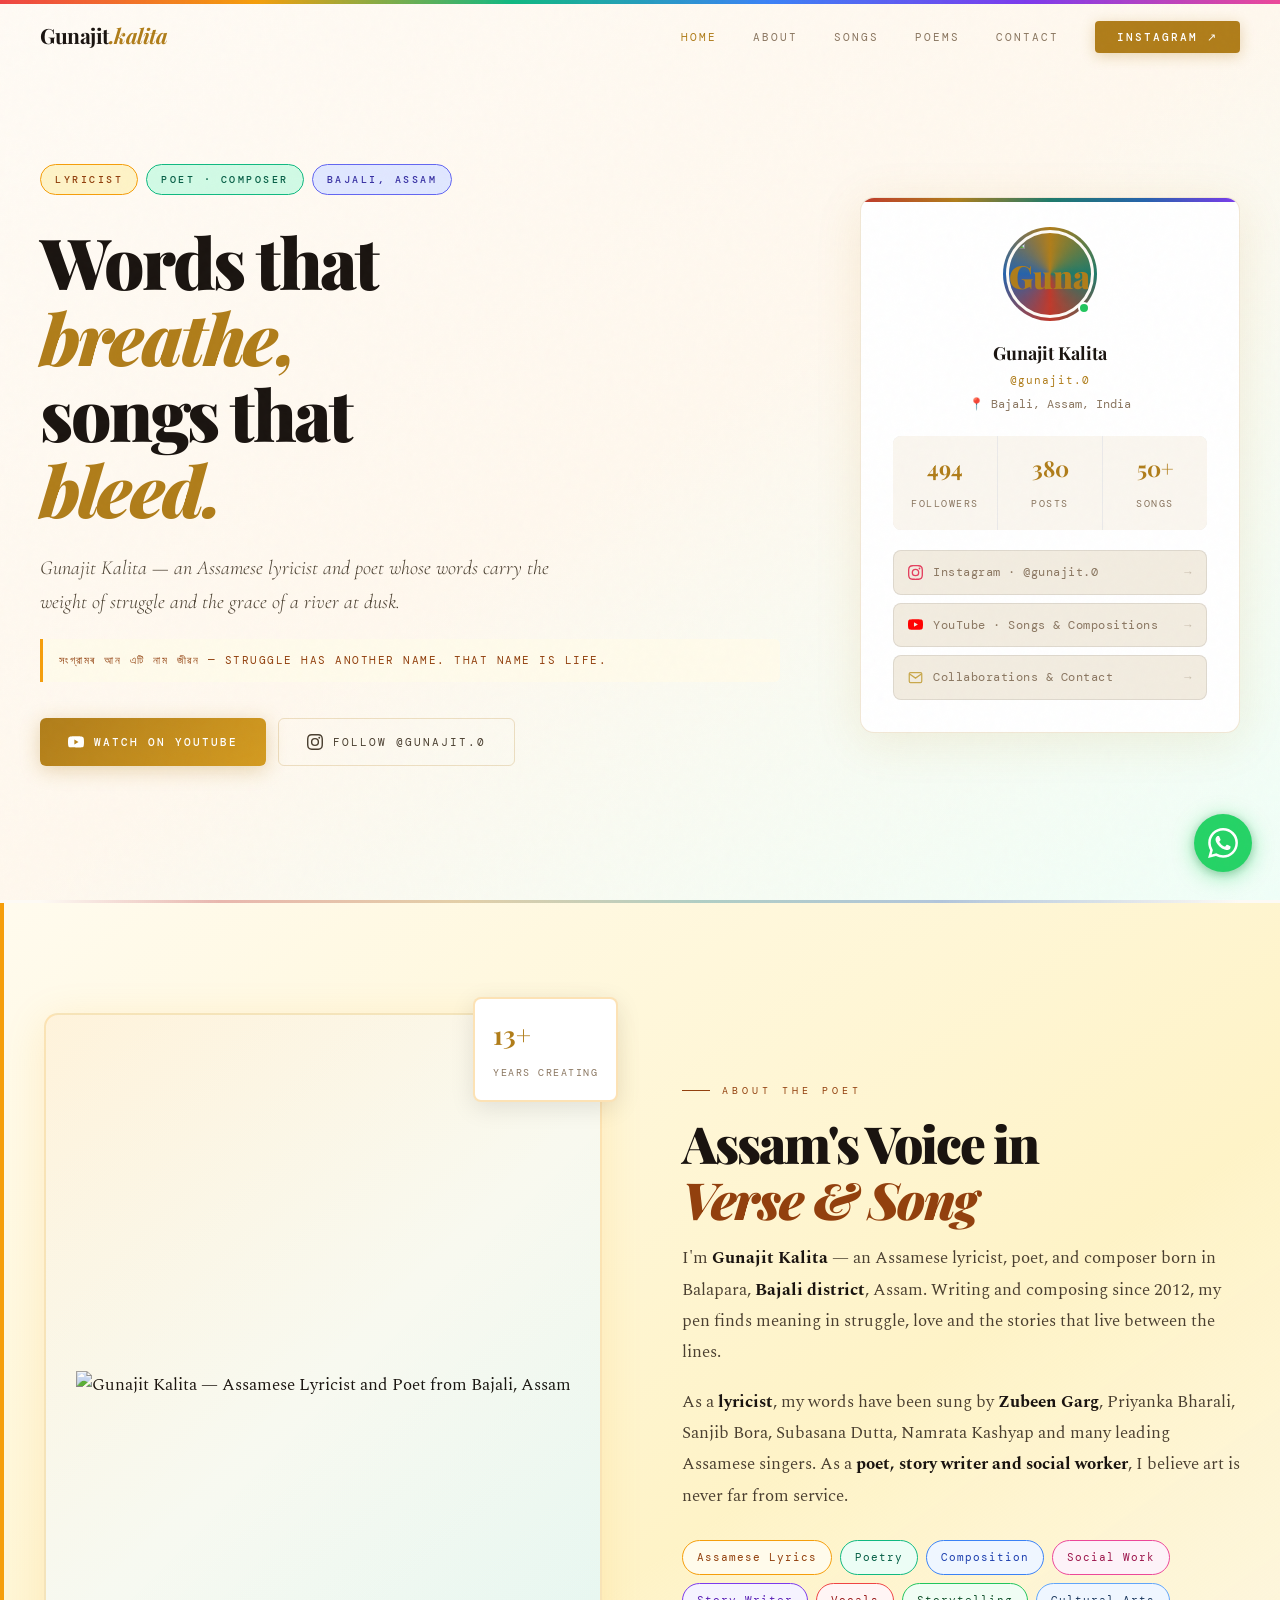
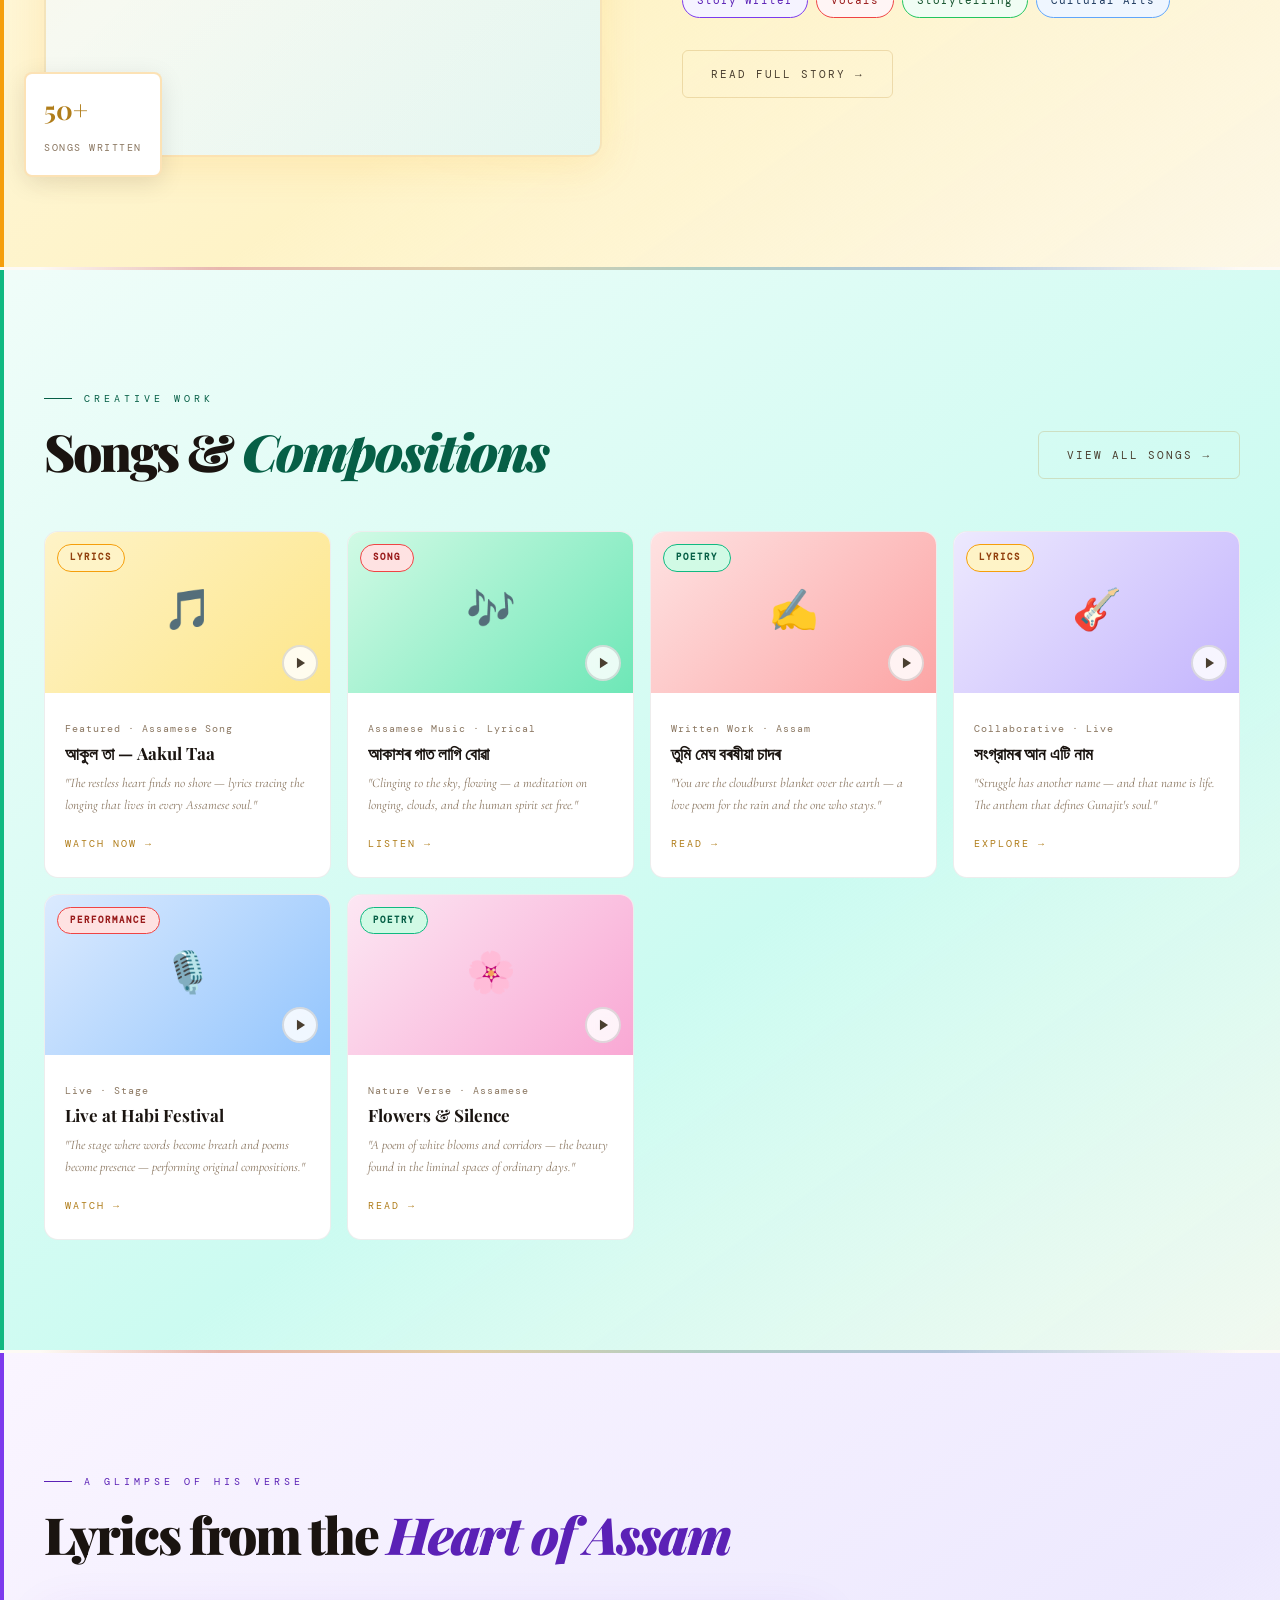
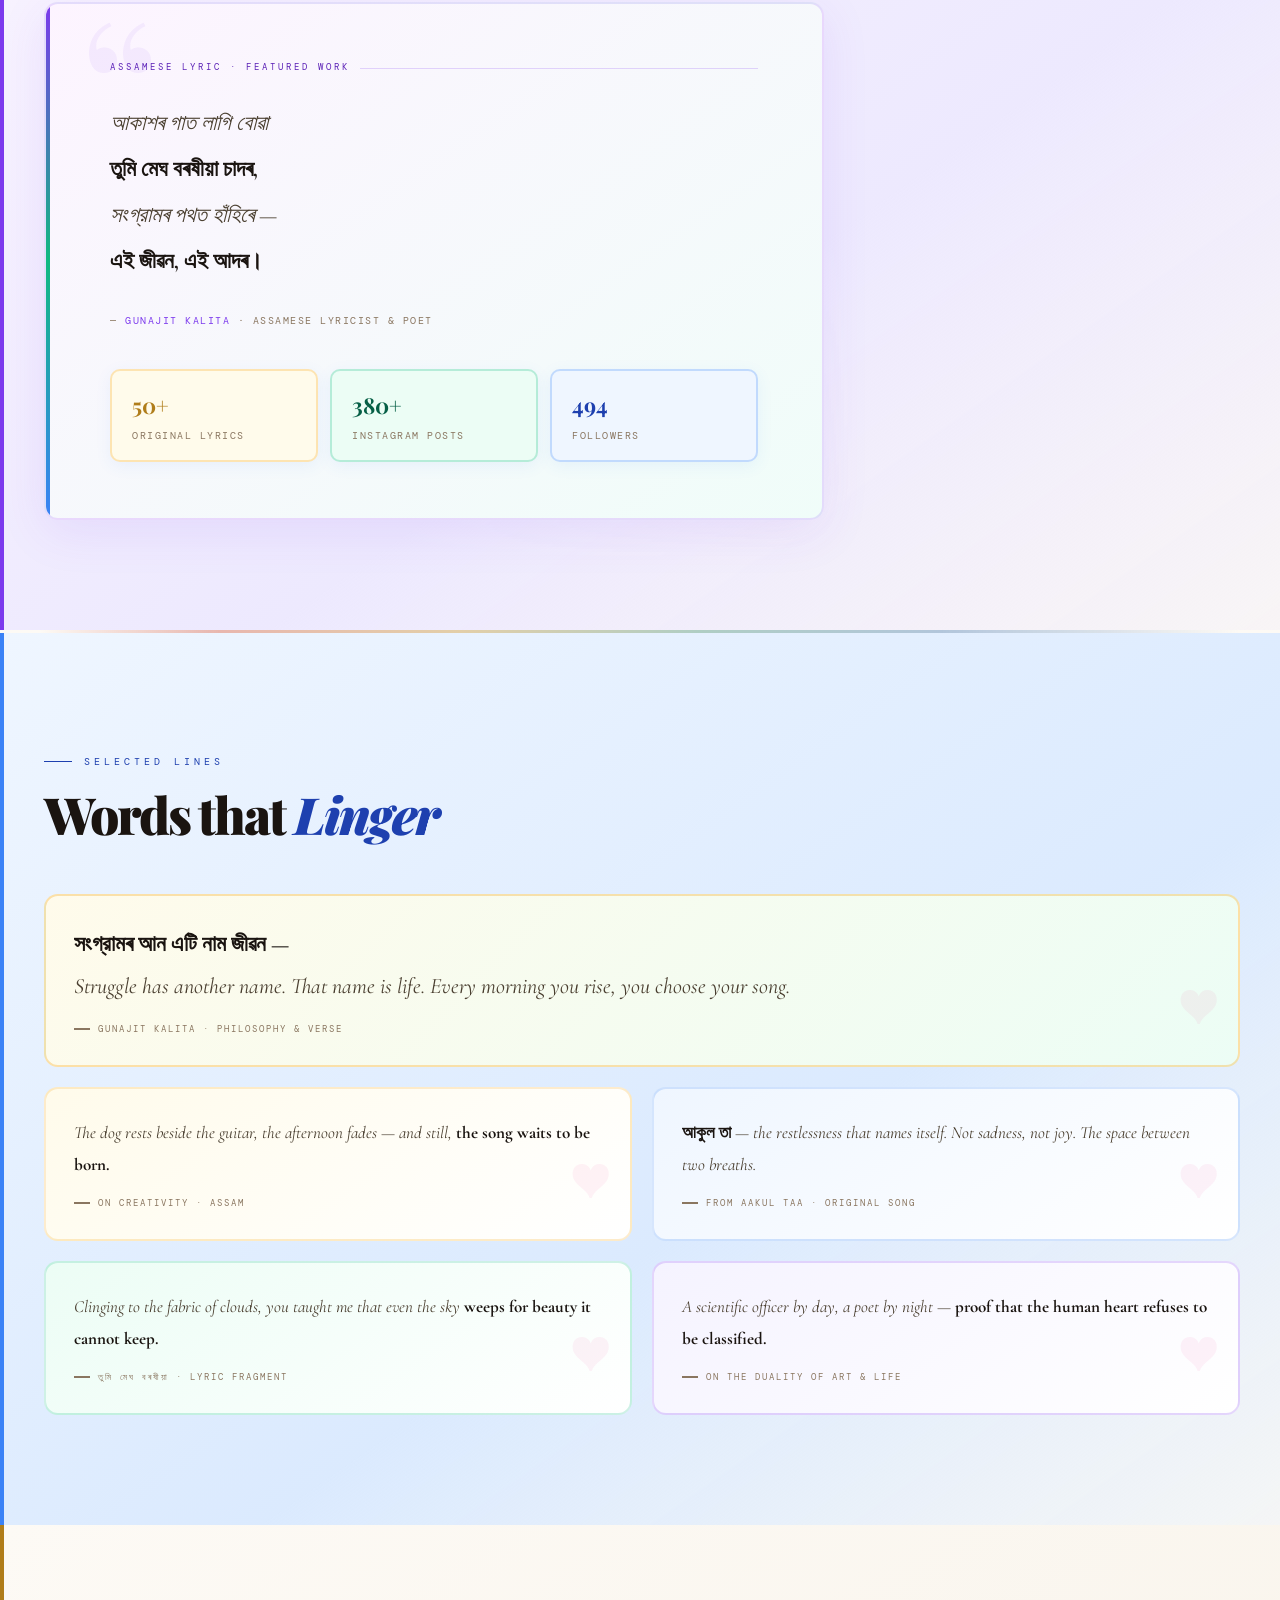
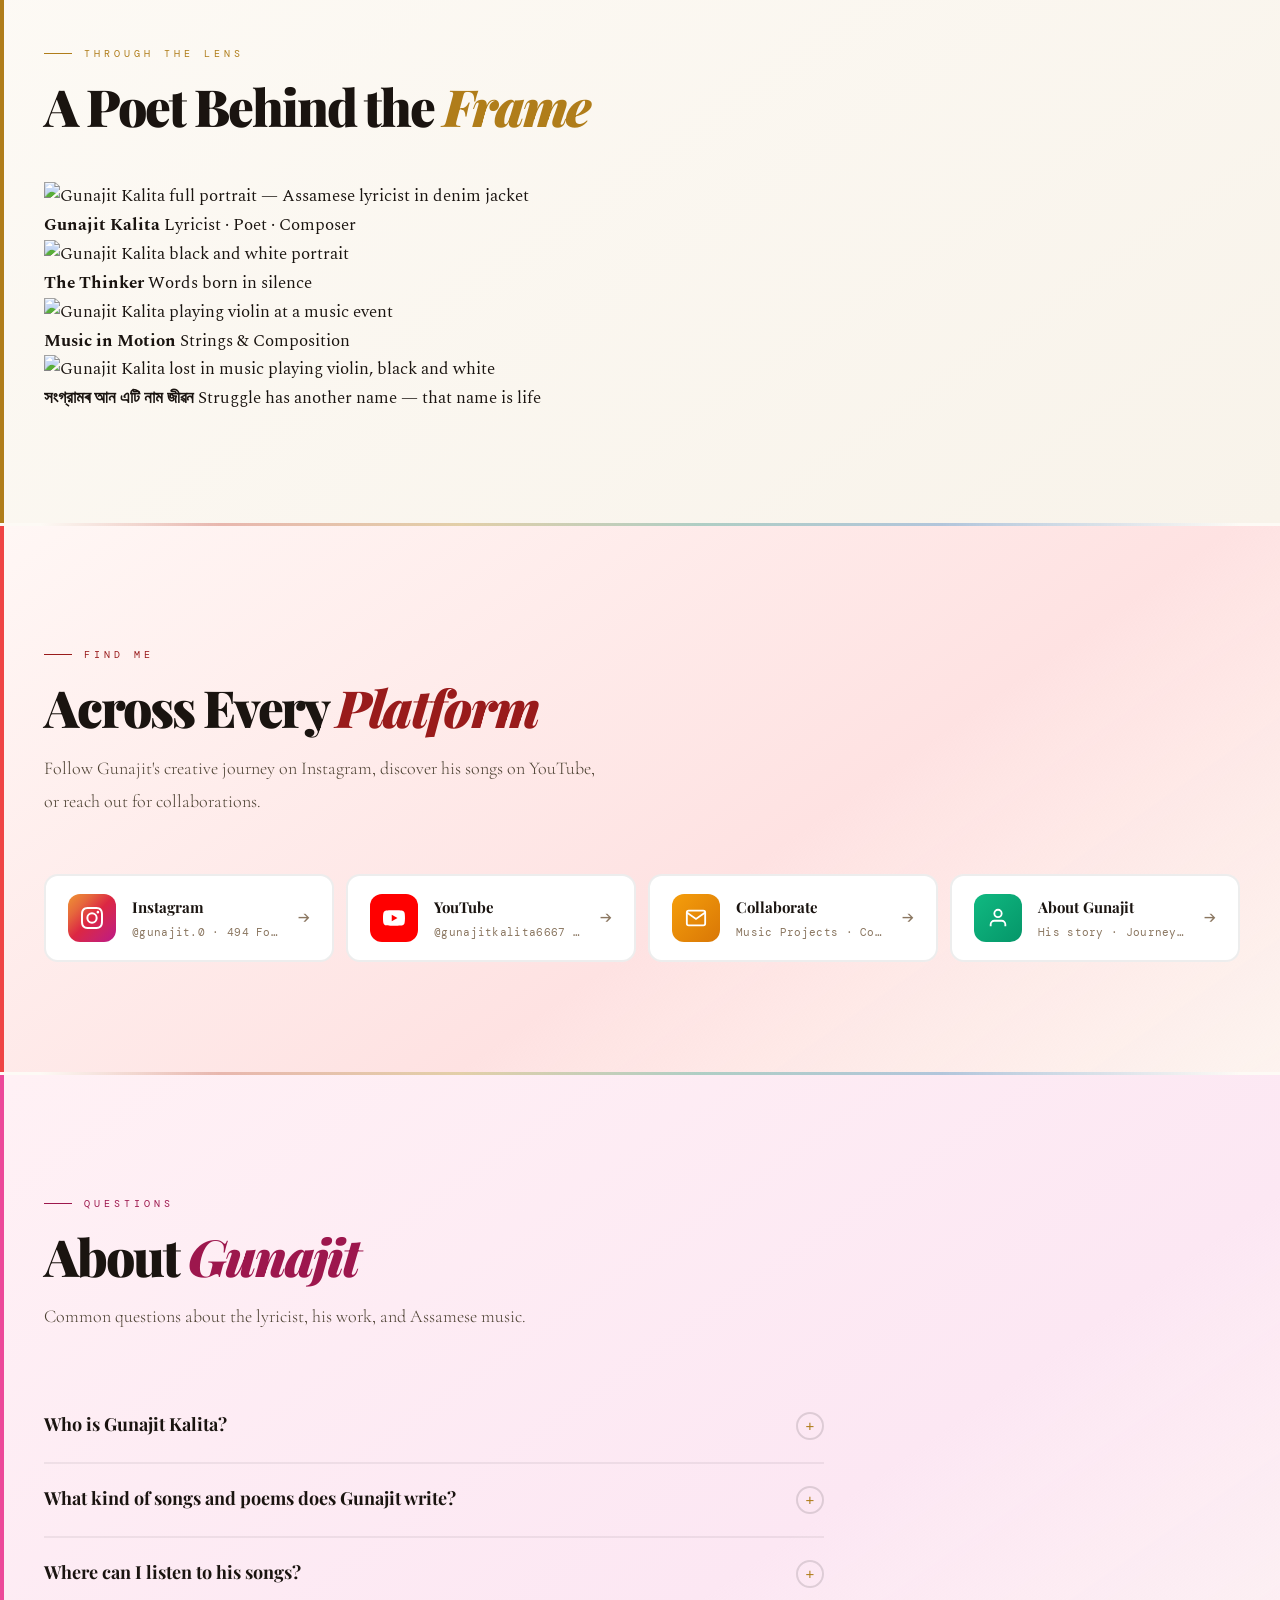
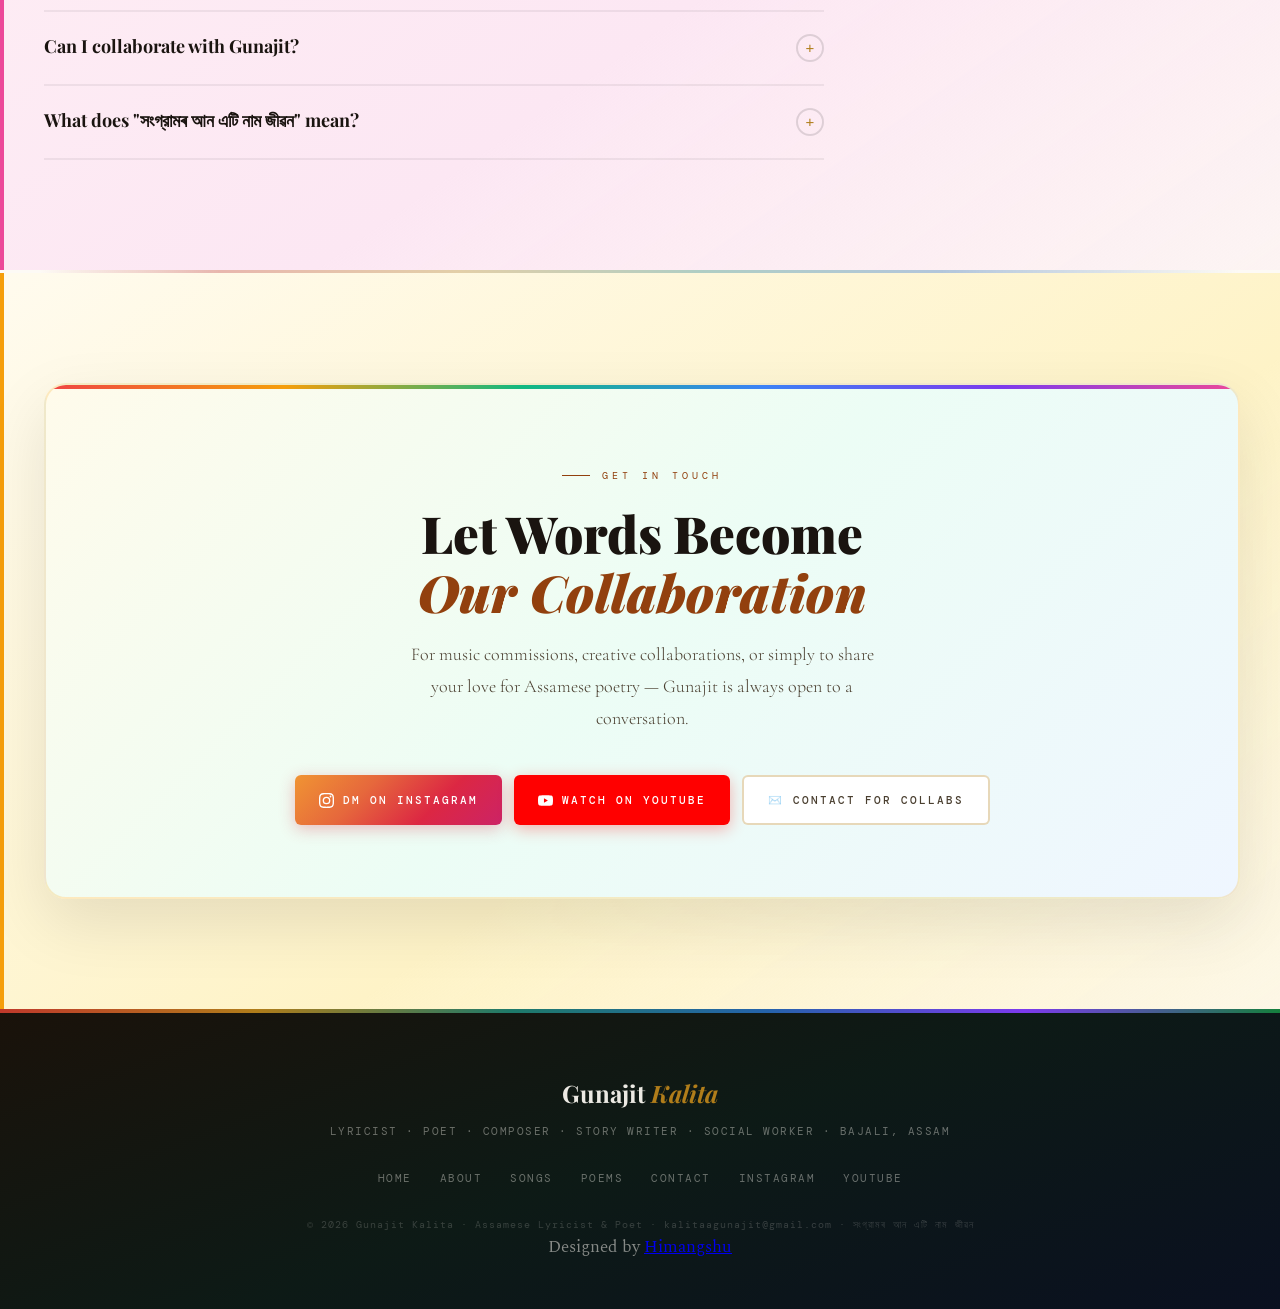
==== commit fb04b3ef: "Update index.html" ====
--- a/index.html
+++ b/index.html
@@ -1,5 +1,13 @@
 <!DOCTYPE html>
-<html 
+<html lang="en">
+<head>
+<meta charset="UTF-8">
+<meta name="viewport" content="width=device-width, initial-scale=1.0">
+<title>Gunajit Kalita | Assamese Lyricist, Poet & Composer | Bajali, Assam | gunajit.0</title>
+<meta name="description" content="Gunajit Kalita — Assamese lyricist, poet and composer from Bajali, Assam. Songs sung by Zubeen Garg, Priyanka Bharali, Sanjib Bora and leading Assamese singers. Writing since 2012.">
+<meta name="keywords" content="Gunajit Kalita, Assamese lyricist, Bajali Assam, Zubeen Garg, Priyanka Bharali, Sanjib Bora, gunajit.0, Assam songwriter, Assamese poet">
+<meta name="author" content="Gunajit Kalita">
+<meta name="robots" content="index, follow">
 <link rel="icon" href="favicon.ico" type="image/x-icon">
 <link rel="canonical" href="https://gunajitkalita.github.io/">
 
@@ -80,33 +88,27 @@
 /* ── INDEX-SPECIFIC ── */
 .hero{position:relative;min-height:100vh;display:flex;align-items:center;padding:130px 40px 100px;z-index:1;}
 .hero-in{max-width:1200px;margin:0 auto;width:100%;display:grid;grid-template-columns:1fr 380px;gap:80px;align-items:center;}
-.eyebrow{display:flex;gap:10px;flex-wrap:wrap;margin-bottom:32px;}
-.badge{font-family:'DM Mono',monospace;font-size:10px;letter-spacing:2.5px;text-transform:uppercase;padding:7px 16px;border-radius:20px;border:1.5px solid;font-weight:500;}
+.eyebrow{display:flex;gap:8px;flex-wrap:wrap;margin-bottom:28px;}
+.badge{font-family:'DM Mono',monospace;font-size:10px;letter-spacing:2.5px;text-transform:uppercase;padding:6px 14px;border-radius:20px;border:1.5px solid;font-weight:500;}
 .ba{border-color:#f59e0b;color:#92400e;background:#fef3c7;}
 .bb{border-color:#10b981;color:#065f46;background:#d1fae5;}
 .bc{border-color:#6366f1;color:#3730a3;background:#e0e7ff;}
 .hero-sub{font-family:'Cormorant Garamond',serif;font-size:20px;font-weight:300;font-style:italic;color:var(--txt2);line-height:1.7;max-width:520px;margin-bottom:20px;}
-.hero-quote{font-family:'DM Mono',monospace;font-size:11px;letter-spacing:1.5px;color:#92400e;margin-bottom:40px;padding:12px 16px;border-left:3px solid #f59e0b;text-transform:uppercase;background:#fffbeb;border-radius:0 6px 6px 0;}
-.acts{display:flex;gap:14px;flex-wrap:wrap;}
-
-/* About section */
+.hero-quote{font-family:'DM Mono',monospace;font-size:11px;letter-spacing:1.5px;color:#92400e;margin-bottom:36px;padding:12px 16px;border-left:3px solid #f59e0b;text-transform:uppercase;background:#fffbeb;border-radius:0 6px 6px 0;}
+.acts{display:flex;gap:12px;flex-wrap:wrap;}
+
+/* About preview section */
 .about-grid{display:grid;grid-template-columns:1fr 1fr;gap:80px;align-items:center;}
 .abox{background:linear-gradient(145deg,#fff8e8,#f0faf8);border:2px solid rgba(245,158,11,.25);border-radius:var(--rl);aspect-ratio:3/4;display:flex;align-items:center;justify-content:center;position:relative;overflow:hidden;box-shadow:0 8px 40px rgba(245,158,11,.15);}
 .abox::before{content:'';position:absolute;inset:0;background:linear-gradient(135deg,rgba(245,158,11,.06),transparent,rgba(16,185,129,.06));}
-.abox-inner{position:relative;z-index:1;text-align:center;}
-.abox-inner .emoji{font-size:72px;display:block;margin-bottom:12px;}
-.abox-inner span{display:block;font-family:'Playfair Display',serif;font-size:26px;font-style:italic;color:rgba(180,120,20,.6);letter-spacing:-.5px;}
-.abox-lines{position:absolute;bottom:0;left:0;right:0;padding:24px;opacity:.15;}
-.abox-lines div{height:2px;margin-bottom:10px;border-radius:2px;}
-.abox-lines div:nth-child(1){width:80%;background:#f59e0b;}.abox-lines div:nth-child(2){width:60%;background:#10b981;}.abox-lines div:nth-child(3){width:90%;background:#3b82f6;}.abox-lines div:nth-child(4){width:45%;background:#ec4899;}.abox-lines div:nth-child(5){width:70%;background:#7c3aed;}
 .afloat{position:absolute;background:var(--card);border:2px solid rgba(245,158,11,.3);border-radius:var(--r);padding:14px 18px;box-shadow:0 6px 24px rgba(0,0,0,.10);}
 .af1{bottom:-20px;left:-20px;}.af2{top:-16px;right:-16px;}
 .afn{font-family:'Playfair Display',serif;font-size:26px;font-weight:700;color:#b07d1a;display:block;}
 .afl{font-size:10px;color:var(--txt3);font-family:'DM Mono',monospace;text-transform:uppercase;letter-spacing:1.5px;}
 .abody p{font-family:'Spectral',serif;font-size:16.5px;color:var(--txt2);line-height:1.9;margin-bottom:18px;}
 .abody strong{color:var(--txt);}
-.skills{display:flex;flex-wrap:wrap;gap:8px;margin-top:32px;}
-.sk{padding:7px 16px;border-radius:20px;font-size:11px;font-family:'DM Mono',monospace;letter-spacing:1px;transition:all .2s;cursor:default;border:1.5px solid;}
+.skills{display:flex;flex-wrap:wrap;gap:8px;margin-top:28px;}
+.sk{padding:7px 14px;border-radius:20px;font-size:11px;font-family:'DM Mono',monospace;letter-spacing:1px;transition:all .2s;cursor:default;border:1.5px solid;}
 .sk:nth-child(1){color:#92400e;border-color:#f59e0b;background:#fffbeb;}
 .sk:nth-child(2){color:#065f46;border-color:#10b981;background:#ecfdf5;}
 .sk:nth-child(3){color:#1e40af;border-color:#3b82f6;background:#eff6ff;}
@@ -118,7 +120,7 @@
 .sk:hover{transform:translateY(-2px);box-shadow:0 4px 12px rgba(0,0,0,.12);}
 
 /* Works grid */
-.wgrid{display:grid;grid-template-columns:repeat(auto-fill,minmax(300px,1fr));gap:16px;}
+.wgrid{display:grid;grid-template-columns:repeat(auto-fill,minmax(280px,1fr));gap:16px;}
 .wcard{background:var(--card);border:1.5px solid rgba(0,0,0,.07);border-radius:var(--rl);overflow:hidden;text-decoration:none;color:var(--txt);transition:all .3s;}
 .wcard:hover{transform:translateY(-8px);box-shadow:0 24px 60px rgba(0,0,0,.14);}
 .wthumb{aspect-ratio:16/9;display:flex;align-items:center;justify-content:center;font-size:40px;position:relative;overflow:hidden;}
@@ -136,10 +138,10 @@
 .wcard:hover .wplay{background:var(--acc);border-color:var(--acc);}
 .wplay svg{width:14px;height:14px;color:var(--txt2);margin-left:2px;transition:color .2s;}
 .wcard:hover .wplay svg{color:#fff;}
-.wbody{padding:22px;}
+.wbody{padding:20px;}
 .wdate{font-size:10px;color:var(--txt3);font-family:'DM Mono',monospace;letter-spacing:1px;margin-bottom:8px;}
-.wtitle{font-family:'Playfair Display',serif;font-size:18px;font-weight:700;line-height:1.3;margin-bottom:10px;}
-.wexc{font-size:13.5px;color:var(--txt3);line-height:1.7;font-family:'Cormorant Garamond',serif;font-style:italic;margin-bottom:14px;}
+.wtitle{font-family:'Playfair Display',serif;font-size:17px;font-weight:700;line-height:1.3;margin-bottom:8px;}
+.wexc{font-size:13px;color:var(--txt3);line-height:1.7;font-family:'Cormorant Garamond',serif;font-style:italic;margin-bottom:12px;}
 .wread{font-family:'DM Mono',monospace;font-size:10px;letter-spacing:2px;text-transform:uppercase;color:var(--acc);display:inline-flex;align-items:center;gap:6px;transition:gap .2s;}
 .wcard:hover .wread{gap:10px;}
 
@@ -154,7 +156,7 @@
 .poem-attr{font-family:'DM Mono',monospace;font-size:10px;letter-spacing:1.5px;text-transform:uppercase;color:var(--txt3);}
 .poem-attr em{color:#7c3aed;font-style:normal;}
 .poem-stats{margin-top:40px;display:flex;gap:12px;flex-wrap:wrap;}
-.pstat{background:var(--card);border:2px solid rgba(59,130,246,.15);border-radius:10px;padding:16px 20px;flex:1;min-width:160px;box-shadow:0 4px 16px rgba(59,130,246,.08);}
+.pstat{background:var(--card);border:2px solid rgba(59,130,246,.15);border-radius:10px;padding:16px 20px;flex:1;min-width:140px;box-shadow:0 4px 16px rgba(59,130,246,.08);}
 .pstat:nth-child(1){border-color:rgba(245,158,11,.25);background:#fffbeb;}
 .pstat:nth-child(2){border-color:rgba(16,185,129,.25);background:#ecfdf5;}
 .pstat:nth-child(3){border-color:rgba(59,130,246,.25);background:#eff6ff;}
@@ -165,23 +167,23 @@
 
 /* Lyric wall */
 .lyric-wall{display:grid;grid-template-columns:1fr 1fr;gap:20px;}
-.lyric-card{background:var(--card);border:2px solid rgba(0,0,0,.07);border-radius:var(--rl);padding:32px;position:relative;overflow:hidden;transition:all .3s;}
+.lyric-card{background:var(--card);border:2px solid rgba(0,0,0,.07);border-radius:var(--rl);padding:28px;position:relative;overflow:hidden;transition:all .3s;}
 .lyric-card:hover{transform:translateY(-4px);box-shadow:0 16px 40px rgba(0,0,0,.10);}
 .lyric-card::before{content:'\2665';position:absolute;bottom:12px;right:18px;font-size:52px;color:rgba(236,72,153,.07);}
 .lyric-card:nth-child(2){border-color:rgba(245,158,11,.2);background:linear-gradient(145deg,#fffbeb,#fff);}
 .lyric-card:nth-child(3){border-color:rgba(59,130,246,.2);background:linear-gradient(145deg,#eff6ff,#fff);}
 .lyric-card:nth-child(4){border-color:rgba(16,185,129,.2);background:linear-gradient(145deg,#ecfdf5,#fff);}
 .lyric-card:nth-child(5){border-color:rgba(124,58,237,.2);background:linear-gradient(145deg,#f5f3ff,#fff);}
-.lyric-line{font-family:'Cormorant Garamond',serif;font-size:18px;font-style:italic;color:var(--txt2);line-height:1.9;margin-bottom:16px;}
+.lyric-line{font-family:'Cormorant Garamond',serif;font-size:17px;font-style:italic;color:var(--txt2);line-height:1.9;margin-bottom:14px;}
 .lyric-line strong{color:var(--txt);font-style:normal;}
 .lyric-source{font-family:'DM Mono',monospace;font-size:9px;letter-spacing:2px;text-transform:uppercase;color:var(--txt3);display:flex;align-items:center;gap:8px;}
 .lyric-source::before{content:'';width:16px;height:2px;background:currentColor;}
 .lyric-card.featured{grid-column:span 2;background:linear-gradient(135deg,#fffbeb,#ecfdf5);border-color:rgba(245,158,11,.3);}
 
 /* Links */
-.lgrid{display:grid;grid-template-columns:repeat(auto-fill,minmax(320px,1fr));gap:12px;}
-.lcard{display:flex;align-items:center;gap:18px;padding:20px 24px;background:var(--card);border:2px solid rgba(0,0,0,.07);border-radius:var(--rl);text-decoration:none;color:var(--txt);transition:all .3s;}
-.lcard:hover{transform:translateY(-5px);box-shadow:0 16px 40px rgba(0,0,0,.12);}
+.lgrid{display:grid;grid-template-columns:repeat(auto-fill,minmax(280px,1fr));gap:12px;}
+.lcard{display:flex;align-items:center;gap:16px;padding:18px 22px;background:var(--card);border:2px solid rgba(0,0,0,.07);border-radius:var(--rl);text-decoration:none;color:var(--txt);transition:all .3s;}
+.lcard:hover{transform:translateY(-4px);box-shadow:0 16px 40px rgba(0,0,0,.12);}
 .lc-ig:hover{border-color:#e1306c;box-shadow:0 16px 40px rgba(225,48,108,.18);}
 .lc-yt:hover{border-color:#FF0000;box-shadow:0 16px 40px rgba(255,0,0,.15);}
 .liw{width:48px;height:48px;border-radius:12px;display:flex;align-items:center;justify-content:center;flex-shrink:0;}
@@ -190,38 +192,39 @@
 .li-email{background:linear-gradient(135deg,#f59e0b,#d97706);}
 .li-teal{background:linear-gradient(135deg,#10b981,#059669);}
 .liw svg{width:22px;height:22px;}
-.lt{flex:1;}
+.lt{flex:1;min-width:0;}
 .lt-title{font-family:'Playfair Display',serif;font-weight:700;font-size:15px;margin-bottom:2px;}
-.lt-desc{font-size:11.5px;color:var(--txt3);font-family:'DM Mono',monospace;letter-spacing:.3px;}
-.larr{color:var(--txt3);font-size:18px;transition:transform .2s,color .2s;}
+.lt-desc{font-size:11px;color:var(--txt3);font-family:'DM Mono',monospace;letter-spacing:.3px;white-space:nowrap;overflow:hidden;text-overflow:ellipsis;}
+.larr{color:var(--txt3);font-size:18px;transition:transform .2s,color .2s;flex-shrink:0;}
 .lcard:hover .larr{transform:translateX(5px);color:var(--acc);}
 
 /* FAQ */
 .faq-wrap{max-width:780px;}
 .fi{border-bottom:2px solid rgba(0,0,0,.06);}
-.fq{width:100%;display:flex;align-items:start;justify-content:space-between;gap:20px;padding:24px 0;background:none;border:none;color:var(--txt);cursor:pointer;text-align:left;transition:color .2s;}
+.fq{width:100%;display:flex;align-items:start;justify-content:space-between;gap:16px;padding:22px 0;background:none;border:none;color:var(--txt);cursor:pointer;text-align:left;transition:color .2s;}
 .fq:hover{color:#92400e;}
-.fqt{font-family:'Playfair Display',serif;font-size:19px;font-weight:700;line-height:1.35;flex:1;}
-.fico{min-width:30px;height:30px;border-radius:50%;border:2px solid rgba(0,0,0,.12);display:flex;align-items:center;justify-content:center;font-size:16px;flex-shrink:0;color:var(--acc);transition:all .3s;background:transparent;}
+.fqt{font-family:'Playfair Display',serif;font-size:18px;font-weight:700;line-height:1.35;flex:1;}
+.fico{min-width:28px;height:28px;border-radius:50%;border:2px solid rgba(0,0,0,.12);display:flex;align-items:center;justify-content:center;font-size:15px;flex-shrink:0;color:var(--acc);transition:all .3s;background:transparent;}
 .fi.on .fico{transform:rotate(45deg);background:linear-gradient(135deg,#f59e0b,#d97706);color:#fff;border-color:transparent;}
-.fa{font-size:15.5px;color:var(--txt2);line-height:1.85;max-height:0;overflow:hidden;transition:max-height .4s ease,padding .3s;font-family:'Spectral',serif;}
-.fi.on .fa{max-height:400px;padding-bottom:24px;}
+.fa{font-size:15px;color:var(--txt2);line-height:1.85;max-height:0;overflow:hidden;transition:max-height .4s ease,padding .3s;font-family:'Spectral',serif;}
+.fi.on .fa{max-height:500px;padding-bottom:22px;}
 
 /* CTA box */
-.ctabox{background:linear-gradient(135deg,#fffbeb,#ecfdf5,#eff6ff);border:2px solid rgba(245,158,11,.2);border-radius:var(--rxl);padding:80px;text-align:center;position:relative;overflow:hidden;box-shadow:0 24px 64px rgba(0,0,0,.10);}
+.ctabox{background:linear-gradient(135deg,#fffbeb,#ecfdf5,#eff6ff);border:2px solid rgba(245,158,11,.2);border-radius:var(--rxl);padding:72px;text-align:center;position:relative;overflow:hidden;box-shadow:0 24px 64px rgba(0,0,0,.10);}
 .ctabox::before{content:'';position:absolute;top:0;left:0;right:0;height:4px;background:linear-gradient(90deg,#ef4444,#f59e0b,#10b981,#3b82f6,#7c3aed,#ec4899);}
 .ctabox *{position:relative;z-index:1;}
-.ctabox h2{font-family:'Playfair Display',serif;font-size:clamp(28px,4vw,52px);font-weight:900;line-height:1.15;margin-bottom:16px;}
+.ctabox h2{font-family:'Playfair Display',serif;font-size:clamp(26px,4vw,52px);font-weight:900;line-height:1.15;margin-bottom:16px;}
 .ctabox h2 em{color:#92400e;font-style:italic;}
-.ctabox p{font-family:'Cormorant Garamond',serif;font-size:18px;font-weight:300;color:var(--txt2);max-width:480px;margin:0 auto 44px;line-height:1.8;}
-.ctabtns{display:flex;gap:14px;justify-content:center;flex-wrap:wrap;}
-.ctabtn-ig{display:inline-flex;align-items:center;gap:9px;background:linear-gradient(135deg,#f09433,#e6683c,#dc2743,#cc2366);color:white;padding:14px 28px;border-radius:6px;font-family:'DM Mono',monospace;font-weight:500;font-size:11px;letter-spacing:2px;text-transform:uppercase;text-decoration:none;transition:all .3s;box-shadow:0 4px 16px rgba(220,39,67,.3);}
+.ctabox p{font-family:'Cormorant Garamond',serif;font-size:18px;font-weight:300;color:var(--txt2);max-width:480px;margin:0 auto 40px;line-height:1.8;}
+.ctabtns{display:flex;gap:12px;justify-content:center;flex-wrap:wrap;}
+.ctabtn-ig{display:inline-flex;align-items:center;gap:9px;background:linear-gradient(135deg,#f09433,#e6683c,#dc2743,#cc2366);color:white;padding:14px 24px;border-radius:6px;font-family:'DM Mono',monospace;font-weight:500;font-size:11px;letter-spacing:2px;text-transform:uppercase;text-decoration:none;transition:all .3s;box-shadow:0 4px 16px rgba(220,39,67,.3);}
 .ctabtn-ig:hover{transform:translateY(-2px);box-shadow:0 10px 32px rgba(220,39,67,.5);}
-.ctabtn-yt{display:inline-flex;align-items:center;gap:9px;background:#FF0000;color:white;padding:14px 28px;border-radius:6px;font-family:'DM Mono',monospace;font-weight:500;font-size:11px;letter-spacing:2px;text-transform:uppercase;text-decoration:none;transition:all .3s;box-shadow:0 4px 16px rgba(255,0,0,.3);}
+.ctabtn-yt{display:inline-flex;align-items:center;gap:9px;background:#FF0000;color:white;padding:14px 24px;border-radius:6px;font-family:'DM Mono',monospace;font-weight:500;font-size:11px;letter-spacing:2px;text-transform:uppercase;text-decoration:none;transition:all .3s;box-shadow:0 4px 16px rgba(255,0,0,.3);}
 .ctabtn-yt:hover{transform:translateY(-2px);box-shadow:0 10px 32px rgba(255,0,0,.5);}
-.ctabtn-out{display:inline-flex;align-items:center;gap:9px;background:white;color:var(--txt2);padding:14px 28px;border-radius:6px;font-family:'DM Mono',monospace;font-weight:500;font-size:11px;letter-spacing:2px;text-transform:uppercase;text-decoration:none;border:2px solid rgba(176,125,26,.3);transition:all .3s;}
+.ctabtn-out{display:inline-flex;align-items:center;gap:9px;background:white;color:var(--txt2);padding:14px 24px;border-radius:6px;font-family:'DM Mono',monospace;font-weight:500;font-size:11px;letter-spacing:2px;text-transform:uppercase;text-decoration:none;border:2px solid rgba(176,125,26,.3);transition:all .3s;}
 .ctabtn-out:hover{border-color:var(--acc);color:var(--acc);transform:translateY(-1px);box-shadow:0 6px 20px rgba(176,125,26,.2);}
 
+/* ── MOBILE BREAKPOINTS ── */
 @media(max-width:960px){
   .hero-in{grid-template-columns:1fr;}
   .pcard{display:none;}
@@ -231,16 +234,27 @@
   .lyric-card.featured{grid-column:span 1;}
 }
 @media(max-width:768px){
-  .hero{padding:110px 24px 80px;}
-  .poem-card{padding:36px 28px;}
-  .ctabox{padding:44px 28px;}
+  .hero{padding:96px 20px 72px;}
+  .hero-sub{font-size:18px;max-width:100%;}
+  .poem-card{padding:32px 22px;}
+  .poem-text{font-size:19px;}
+  .pstat{min-width:calc(50% - 6px);}
+  .ctabox{padding:44px 24px;}
+  .ctabtns{flex-direction:column;align-items:stretch;}
+  .ctabtn-ig,.ctabtn-yt,.ctabtn-out{width:100%;justify-content:center;}
+  .fqt{font-size:16px;}
+  .lgrid{grid-template-columns:1fr;}
+  .lt-desc{white-space:normal;}
 }
-/* Gallery responsive */
-.gallery-grid{display:grid;grid-template-columns:1fr 1fr 1fr;grid-template-rows:auto auto;gap:16px;max-width:900px;}
-@media(max-width:700px){
-  .gallery-grid{grid-template-columns:1fr 1fr !important;}
-  .gallery-tall{grid-column:1/3 !important;grid-row:auto !important;aspect-ratio:4/3 !important;}
-  .gallery-wide{grid-column:1/3 !important;}
+@media(max-width:560px){
+  .hero{padding:88px 16px 64px;}
+  .lyric-line{font-size:15px;}
+  .wgrid{grid-template-columns:1fr;}
+  .poem-stats{flex-direction:column;}
+  .pstat{min-width:auto;}
+  .afloat{padding:10px 12px;}
+  .af1{bottom:-10px;left:-10px;}.af2{top:-10px;right:-10px;}
+  .afn{font-size:20px;}
 }
 </style>
 </head>
@@ -303,28 +317,35 @@
       </div>
     </div>
 
-    <div class="pcard fr" style="background:none;border:none;box-shadow:none;padding:0;position:relative;">
-      <!-- Hero Portrait Photo -->
-      <div style="position:relative;width:100%;">
-        <div style="border-radius:22px;overflow:hidden;box-shadow:0 32px 80px rgba(176,125,26,.22),0 0 0 1px rgba(176,125,26,.15);position:relative;">
-          <img src="photo1.jpeg" alt="Gunajit Kalita — Assamese Lyricist and Poet" style="width:100%;display:block;object-fit:cover;aspect-ratio:3/4;" loading="eager"/>
-          <!-- subtle gradient overlay at bottom -->
-          <div style="position:absolute;bottom:0;left:0;right:0;height:120px;background:linear-gradient(transparent,rgba(26,20,16,.45));border-radius:0 0 22px 22px;"></div>
-          <!-- name tag over image -->
-          <div style="position:absolute;bottom:20px;left:20px;right:20px;">
-            <div style="font-family:'Playfair Display',serif;font-size:18px;font-weight:700;color:#fff;letter-spacing:-.3px;text-shadow:0 2px 8px rgba(0,0,0,.4);">Gunajit Kalita</div>
-            <div style="font-family:'DM Mono',monospace;font-size:10px;letter-spacing:2px;color:rgba(255,255,255,.75);text-transform:uppercase;margin-top:3px;">Lyricist · Poet · Composer</div>
-          </div>
-        </div>
-        <!-- floating stat badges -->
-        <div style="position:absolute;top:-14px;right:-14px;background:#fff;border:2px solid rgba(245,158,11,.35);border-radius:12px;padding:10px 16px;box-shadow:0 6px 24px rgba(0,0,0,.12);">
-          <span style="font-family:'Playfair Display',serif;font-size:22px;font-weight:700;color:#b07d1a;display:block;">50+</span>
-          <span style="font-size:9px;color:#8a7660;font-family:'DM Mono',monospace;text-transform:uppercase;letter-spacing:1.5px;">Songs Written</span>
-        </div>
-        <div style="position:absolute;bottom:-14px;left:-14px;background:#fff;border:2px solid rgba(16,185,129,.3);border-radius:12px;padding:10px 16px;box-shadow:0 6px 24px rgba(0,0,0,.12);">
-          <span style="font-family:'Playfair Display',serif;font-size:22px;font-weight:700;color:#065f46;display:block;">13+</span>
-          <span style="font-size:9px;color:#8a7660;font-family:'DM Mono',monospace;text-transform:uppercase;letter-spacing:1.5px;">Years Creating</span>
-        </div>
+    <div class="pcard fr">
+      <div class="aw">
+        <div class="aring"></div>
+        <div class="ains" style="overflow:hidden;background:none;padding:0;border:3px solid var(--bg);">
+          <img src="gunajit-2.jpg" alt="Gunajit Kalita" style="width:100%;height:100%;object-fit:cover;object-position:center top;display:block;border-radius:50%;">
+        </div>
+        <div class="adot"></div>
+      </div>
+      <div class="pname">Gunajit Kalita</div>
+      <div class="phandle">@gunajit.0</div>
+      <div class="ploc">📍 Bajali, Assam, India</div>
+      <div class="srow">
+        <div class="scell"><span class="sn">494</span><span class="sl">Followers</span></div>
+        <div class="scell"><span class="sn">380</span><span class="sl">Posts</span></div>
+        <div class="scell"><span class="sn">50+</span><span class="sl">Songs</span></div>
+      </div>
+      <div class="qlinks">
+        <a href="https://www.instagram.com/gunajit.0/" target="_blank" rel="noopener" class="ql">
+          <svg viewBox="0 0 24 24" fill="#E4405F"><path d="M12 2.163c3.204 0 3.584.012 4.85.07 3.252.148 4.771 1.691 4.919 4.919.058 1.265.069 1.645.069 4.849 0 3.205-.012 3.584-.069 4.849-.149 3.225-1.664 4.771-4.919 4.919-1.266.058-1.644.07-4.85.07-3.204 0-3.584-.012-4.849-.07-3.26-.149-4.771-1.699-4.919-4.92-.058-1.265-.07-1.644-.07-4.849 0-3.204.013-3.583.07-4.849.149-3.227 1.664-4.771 4.919-4.919 1.266-.057 1.645-.069 4.849-.069zM12 0C8.741 0 8.333.014 7.053.072 2.695.272.273 2.69.073 7.052.014 8.333 0 8.741 0 12c0 3.259.014 3.668.072 4.948.2 4.358 2.618 6.78 6.98 6.98C8.333 23.986 8.741 24 12 24c3.259 0 3.668-.014 4.948-.072 4.354-.2 6.782-2.618 6.979-6.98.059-1.28.073-1.689.073-4.948 0-3.259-.014-3.667-.072-4.947-.196-4.354-2.617-6.78-6.979-6.98C15.668.014 15.259 0 12 0zm0 5.838a6.162 6.162 0 100 12.324 6.162 6.162 0 000-12.324zM12 16a4 4 0 110-8 4 4 0 010 8zm6.406-11.845a1.44 1.44 0 100 2.881 1.44 1.44 0 000-2.881z"/></svg>
+          Instagram · @gunajit.0 <span class="ql-arr">→</span>
+        </a>
+        <a href="https://www.youtube.com/@gunajitkalita6667/videos" target="_blank" rel="noopener" class="ql">
+          <svg viewBox="0 0 24 24" fill="#FF0000"><path d="M23.498 6.186a3.016 3.016 0 00-2.122-2.136C19.505 3.545 12 3.545 12 3.545s-7.505 0-9.377.505A3.017 3.017 0 00.502 6.186C0 8.07 0 12 0 12s0 3.93.502 5.814a3.016 3.016 0 002.122 2.136c1.871.505 9.376.505 9.376.505s7.505 0 9.377-.505a3.015 3.015 0 002.122-2.136C24 15.93 24 12 24 12s0-3.93-.502-5.814zM9.545 15.568V8.432L15.818 12l-6.273 3.568z"/></svg>
+          YouTube · Songs & Compositions <span class="ql-arr">→</span>
+        </a>
+        <a href="contact.html" class="ql">
+          <svg viewBox="0 0 24 24" fill="none" stroke="#c9a84c" stroke-width="2"><path d="M4 4h16c1.1 0 2 .9 2 2v12c0 1.1-.9 2-2 2H4c-1.1 0-2-.9-2-2V6c0-1.1.9-2 2-2z"/><polyline points="22,6 12,13 2,6"/></svg>
+          Collaborations & Contact <span class="ql-arr">→</span>
+        </a>
       </div>
     </div>
   </div>
@@ -337,10 +358,8 @@
   <div class="sec-in">
     <div class="about-grid">
       <div class="avis fl" style="position:relative;">
-        <div class="abox" style="background:none;border:none;box-shadow:none;overflow:visible;">
-          <div style="border-radius:20px;overflow:hidden;width:100%;height:100%;box-shadow:0 16px 60px rgba(176,125,26,.20),0 0 0 1px rgba(176,125,26,.12);position:relative;">
-            <img src="photo2.jpeg" alt="Gunajit Kalita — Assamese lyricist portrait" style="width:100%;height:100%;object-fit:cover;display:block;filter:grayscale(8%) contrast(1.04);" loading="lazy"/>
-          </div>
+        <div class="abox">
+          <img src="gunajit-1.jpg" alt="Gunajit Kalita — Assamese Lyricist and Poet from Bajali, Assam" class="abox-photo" loading="lazy">
         </div>
         <div class="afloat af1"><span class="afn">50+</span><span class="afl">Songs Written</span></div>
         <div class="afloat af2"><span class="afn">13+</span><span class="afl">Years Creating</span></div>
@@ -407,66 +426,7 @@
 
 <div class="divline"></div>
 
-<!-- PHOTO GALLERY -->
-<section class="sec sec-ink" id="gallery">
-  <div class="sec-in">
-    <span class="lbl">Behind the Words</span>
-    <h2 class="h2" style="margin-bottom:16px;">Faces of a <em>Creative Soul</em></h2>
-    <p class="desc" style="margin-bottom:48px;">The man behind the melodies — lyricist, poet, violinist and storyteller from Bajali, Assam.</p>
-
-    <!-- Masonry-style photo grid -->
-    <div style="display:grid;grid-template-columns:1fr 1fr 1fr;grid-template-rows:auto auto;gap:16px;max-width:900px;">
-
-      <!-- Photo 3 — violin with color, tall left spanning 2 rows -->
-      <div style="grid-column:1;grid-row:1/3;border-radius:18px;overflow:hidden;box-shadow:0 12px 48px rgba(176,125,26,.18);position:relative;aspect-ratio:3/4;">
-        <img src="photo3.jpeg" alt="Gunajit Kalita playing violin" style="width:100%;height:100%;object-fit:cover;display:block;transition:transform .5s ease;" onmouseover="this.style.transform='scale(1.03)'" onmouseout="this.style.transform='scale(1)'"/>
-        <div style="position:absolute;inset:0;background:linear-gradient(to top,rgba(20,10,5,.55) 0%,transparent 50%);pointer-events:none;"></div>
-        <div style="position:absolute;bottom:18px;left:18px;right:18px;">
-          <div style="font-family:'DM Mono',monospace;font-size:9px;letter-spacing:2.5px;text-transform:uppercase;color:rgba(255,255,255,.6);margin-bottom:5px;">The Musician</div>
-          <div style="font-family:'Cormorant Garamond',serif;font-size:16px;font-style:italic;color:#fff;text-shadow:0 1px 6px rgba(0,0,0,.4);">Strings carry the words when the voice falls silent</div>
-        </div>
-      </div>
-
-      <!-- Photo 2 — B&W portrait, top right -->
-      <div style="grid-column:2/4;grid-row:1;border-radius:18px;overflow:hidden;box-shadow:0 12px 48px rgba(0,0,0,.12);position:relative;aspect-ratio:16/9;">
-        <img src="photo2.jpeg" alt="Gunajit Kalita — portrait in black and white" style="width:100%;height:100%;object-fit:cover;object-position:center 20%;display:block;transition:transform .5s ease;" onmouseover="this.style.transform='scale(1.03)'" onmouseout="this.style.transform='scale(1)'"/>
-        <div style="position:absolute;inset:0;background:linear-gradient(to right,rgba(20,10,5,.3),transparent 60%);pointer-events:none;"></div>
-        <div style="position:absolute;top:18px;left:18px;">
-          <span style="background:rgba(255,255,255,.12);backdrop-filter:blur(8px);border:1px solid rgba(255,255,255,.2);border-radius:20px;padding:5px 14px;font-family:'DM Mono',monospace;font-size:9px;letter-spacing:2px;text-transform:uppercase;color:#fff;">@gunajit.0</span>
-        </div>
-      </div>
-
-      <!-- Photo 4 — B&W violin closeup, bottom middle -->
-      <div style="grid-column:2;grid-row:2;border-radius:18px;overflow:hidden;box-shadow:0 12px 48px rgba(0,0,0,.12);position:relative;aspect-ratio:1/1;">
-        <img src="photo4.jpeg" alt="Gunajit Kalita playing violin — close up" style="width:100%;height:100%;object-fit:cover;display:block;transition:transform .5s ease;" onmouseover="this.style.transform='scale(1.03)'" onmouseout="this.style.transform='scale(1)'"/>
-        <div style="position:absolute;inset:0;background:linear-gradient(to top,rgba(20,10,5,.45),transparent 55%);pointer-events:none;"></div>
-        <div style="position:absolute;bottom:14px;left:14px;right:14px;">
-          <div style="font-family:'Cormorant Garamond',serif;font-size:13px;font-style:italic;color:rgba(255,255,255,.85);">Lost in every note</div>
-        </div>
-      </div>
-
-      <!-- Photo 1 — Fashion full-body, bottom right -->
-      <div style="grid-column:3;grid-row:2;border-radius:18px;overflow:hidden;box-shadow:0 12px 48px rgba(176,125,26,.14);position:relative;aspect-ratio:3/4;">
-        <img src="photo1.jpeg" alt="Gunajit Kalita — full portrait" style="width:100%;height:100%;object-fit:cover;object-position:center top;display:block;transition:transform .5s ease;" onmouseover="this.style.transform='scale(1.03)'" onmouseout="this.style.transform='scale(1)'"/>
-        <div style="position:absolute;inset:0;background:linear-gradient(to top,rgba(20,10,5,.5),transparent 50%);pointer-events:none;"></div>
-        <div style="position:absolute;bottom:14px;left:14px;right:14px;">
-          <div style="font-family:'DM Mono',monospace;font-size:9px;letter-spacing:2px;text-transform:uppercase;color:rgba(255,255,255,.6);margin-bottom:4px;">Bajali, Assam</div>
-          <div style="font-family:'Cormorant Garamond',serif;font-size:14px;font-style:italic;color:#fff;">Poet by soul</div>
-        </div>
-      </div>
-
-    </div>
-
-    <!-- Caption strip -->
-    <div style="margin-top:32px;display:flex;align-items:center;gap:16px;max-width:900px;">
-      <div style="flex:1;height:1px;background:rgba(176,125,26,.15);"></div>
-      <p style="font-family:'DM Mono',monospace;font-size:10px;letter-spacing:2px;text-transform:uppercase;color:var(--txt3);white-space:nowrap;">সংগ্রামৰ আন এটি নাম জীৱন</p>
-      <div style="flex:1;height:1px;background:rgba(176,125,26,.15);"></div>
-    </div>
-  </div>
-</section>
-
-
+<!-- POEM FEATURE -->
 <section class="sec sec-deep" id="verse">
   <div class="sec-in">
     <span class="lbl">A Glimpse of His Verse</span>
@@ -520,6 +480,58 @@
     </div>
   </div>
 </section>
+<section class="sec sec-ink" id="gallery">
+  <div class="sec-in">
+    <span class="lbl">Through the Lens</span>
+    <h2 class="h2" style="margin-bottom:48px;">A Poet Behind the <em>Frame</em></h2>
+    <div class="photo-gallery">
+
+      <!-- Main tall photo: full-body studio shot -->
+      <div class="pgcard pg-main fu">
+        <img src="gunajit-1.jpg" alt="Gunajit Kalita full portrait — Assamese lyricist in denim jacket" loading="lazy">
+        <div class="pgcard-overlay"></div>
+        <div class="pgcard-label">
+          <strong>Gunajit Kalita</strong>
+          Lyricist · Poet · Composer
+        </div>
+      </div>
+
+      <!-- Top-right: B&W close-up -->
+      <div class="pgcard pg-sm fu">
+        <img src="gunajit-2.jpg" alt="Gunajit Kalita black and white portrait" loading="lazy" style="object-position:center center;">
+        <div class="pgcard-overlay"></div>
+        <div class="pgcard-label">
+          <strong>The Thinker</strong>
+          Words born in silence
+        </div>
+      </div>
+
+      <!-- Bottom-right top: violin colour -->
+      <div class="pgcard pg-sm fu">
+        <img src="gunajit-3.jpg" alt="Gunajit Kalita playing violin at a music event" loading="lazy" style="object-position:center 30%;">
+        <div class="pgcard-overlay"></div>
+        <div class="pgcard-label">
+          <strong>Music in Motion</strong>
+          Strings & Composition
+        </div>
+      </div>
+
+      <!-- Bottom-right bottom spans 2 cols under the two small ones -->
+      <div class="pgcard pg-sm fu pg-wide">
+        <img src="gunajit-4.jpg" alt="Gunajit Kalita lost in music playing violin, black and white" loading="lazy" style="object-position:center 25%;">
+        <div class="pgcard-overlay"></div>
+        <div class="pgcard-label">
+          <strong>সংগ্রামৰ আন এটি নাম জীৱন</strong>
+          Struggle has another name — that name is life
+        </div>
+      </div>
+
+    </div>
+  </div>
+</section>
+
+<div class="divline"></div>
+
 <section class="sec sec-warm" id="links">
   <div class="sec-in">
     <span class="lbl">Find Me</span>
@@ -599,16 +611,8 @@
       <a href="https://www.instagram.com/gunajit.0/" target="_blank" rel="noopener">Instagram</a>
       <a href="https://www.youtube.com/@gunajitkalita6667/videos" target="_blank" rel="noopener">YouTube</a>
     </div>
-    <p class="fcopy">© 2025 Gunajit Kalita · Assamese Lyricist & Poet · kalitaagunajit@gmail.com · সংগ্রামৰ আন এটি নাম জীৱন</p>
-    <!-- Design credit -->
-    <div style="margin-top:20px;padding-top:16px;border-top:1px solid rgba(176,125,26,.15);display:flex;align-items:center;justify-content:center;gap:10px;">
-      <div style="width:28px;height:1px;background:rgba(176,125,26,.3);"></div>
-      <p style="font-family:'DM Mono',monospace;font-size:9.5px;letter-spacing:2.5px;text-transform:uppercase;color:var(--txt3);">
-        Designed &amp; built with ♥ by
-        <span style="color:var(--acc);font-weight:600;letter-spacing:2px;">Himangshu</span>
-      </p>
-      <div style="width:28px;height:1px;background:rgba(176,125,26,.3);"></div>
-    </div>
+    <p class="fcopy">© 2026 Gunajit Kalita · Assamese Lyricist & Poet · kalitaagunajit@gmail.com · সংগ্রামৰ আন এটি নাম জীৱন</p>
+    <p class="fdesign">Designed by <a href="https://www.instagram.com/himangshu" target="_blank" rel="noopener">Himangshu</a></p>
   </div>
 </footer>
 
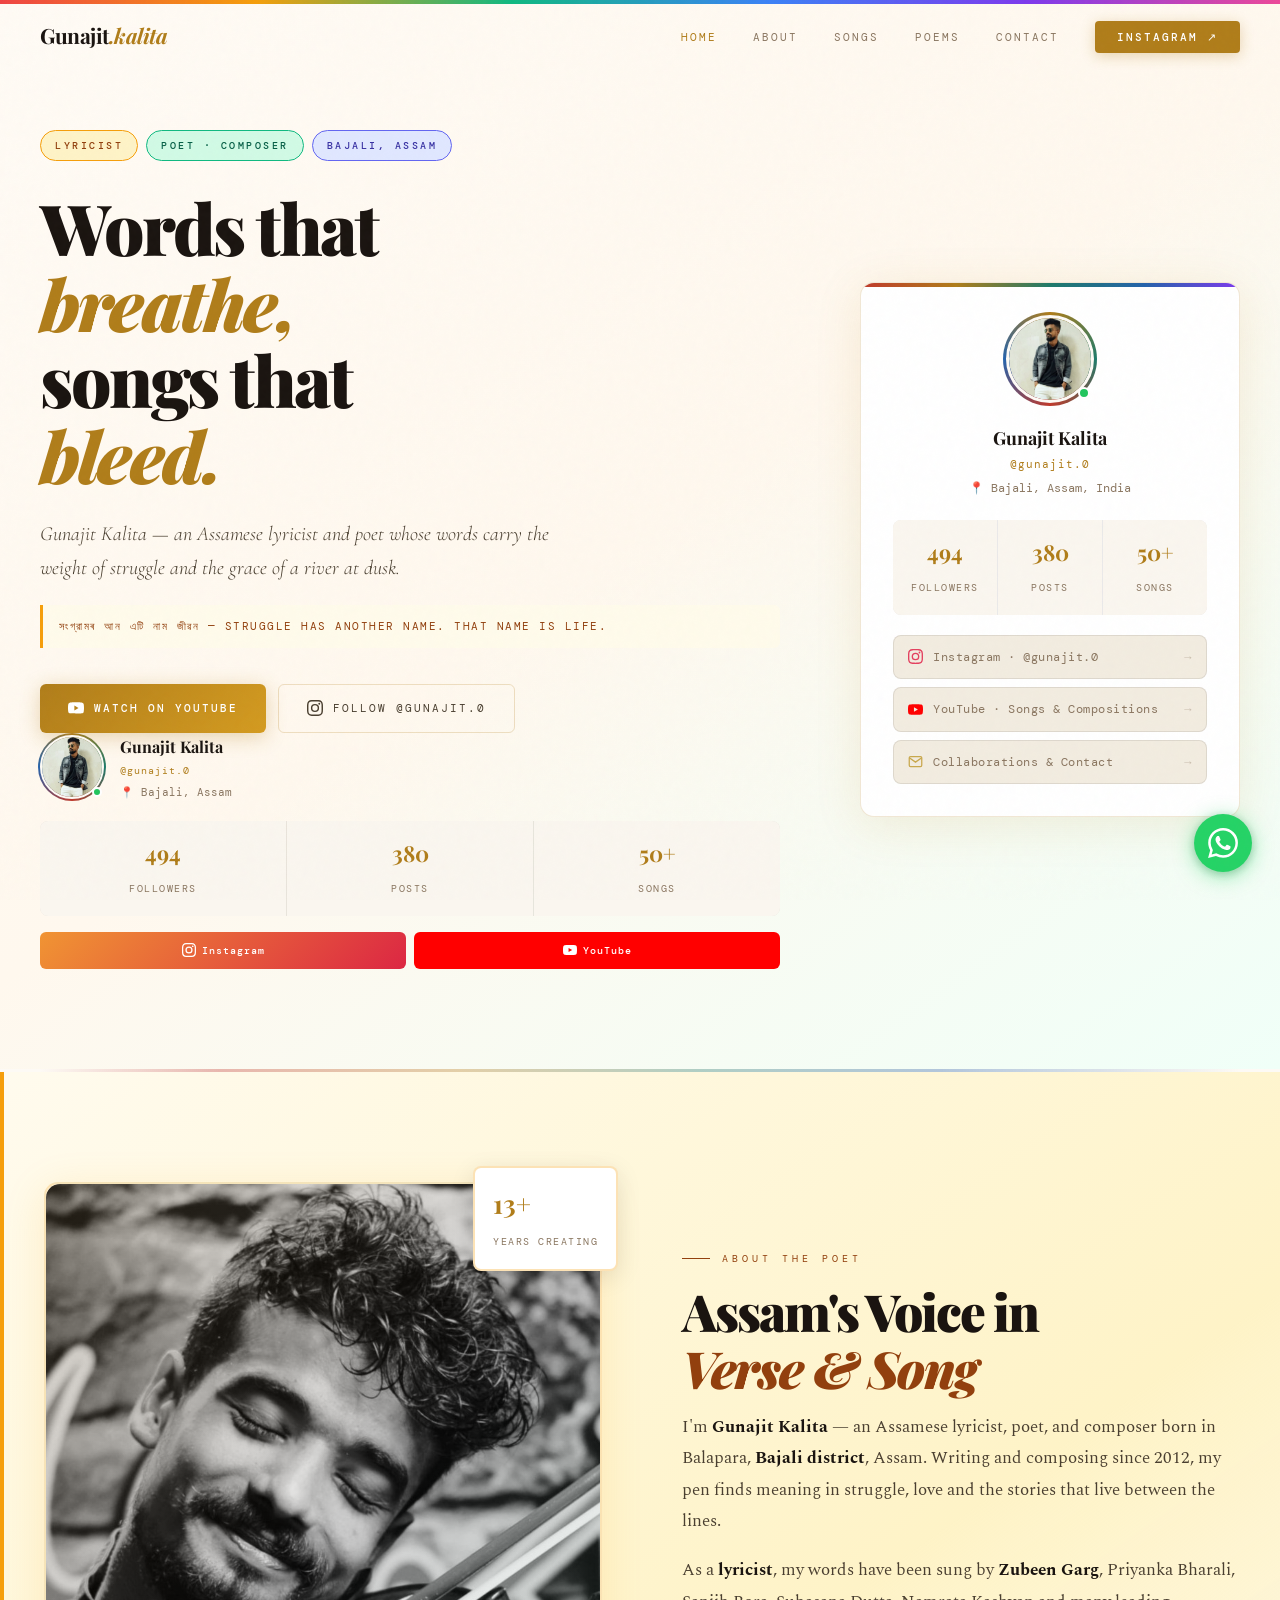
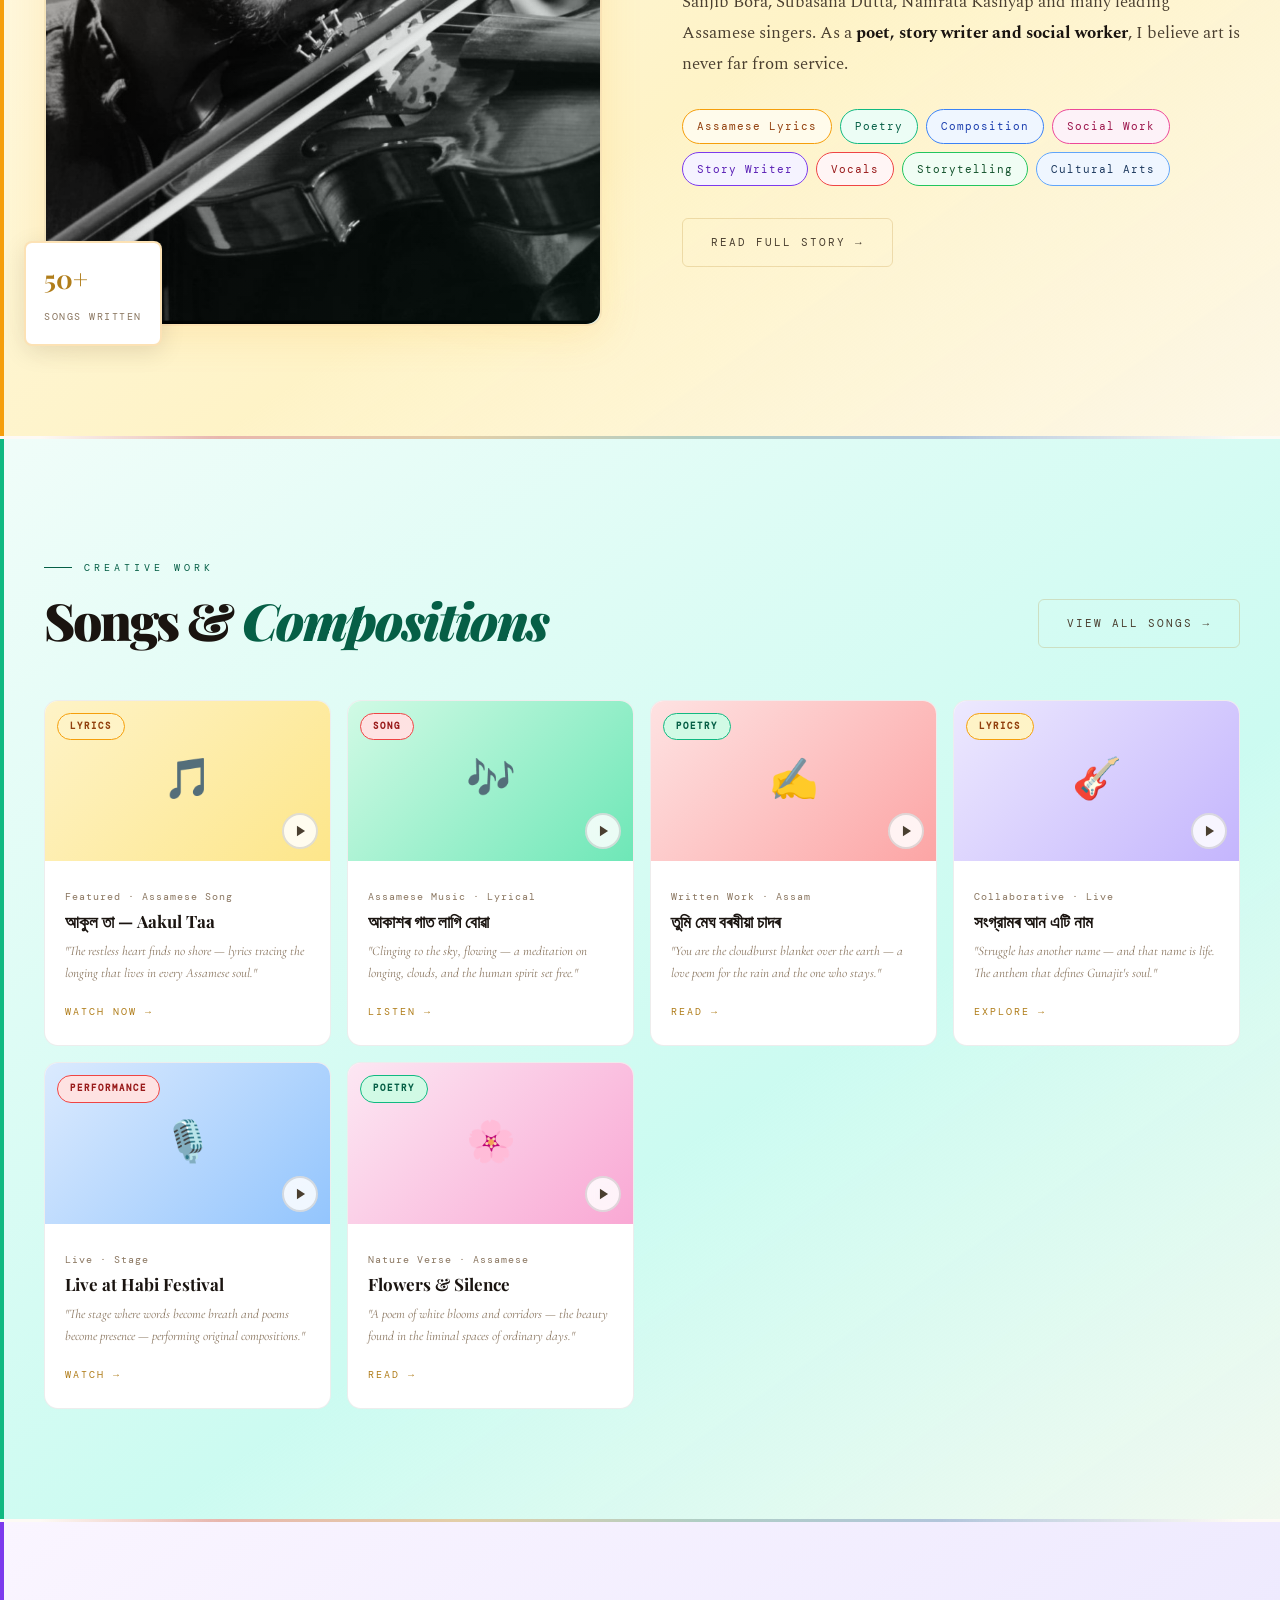
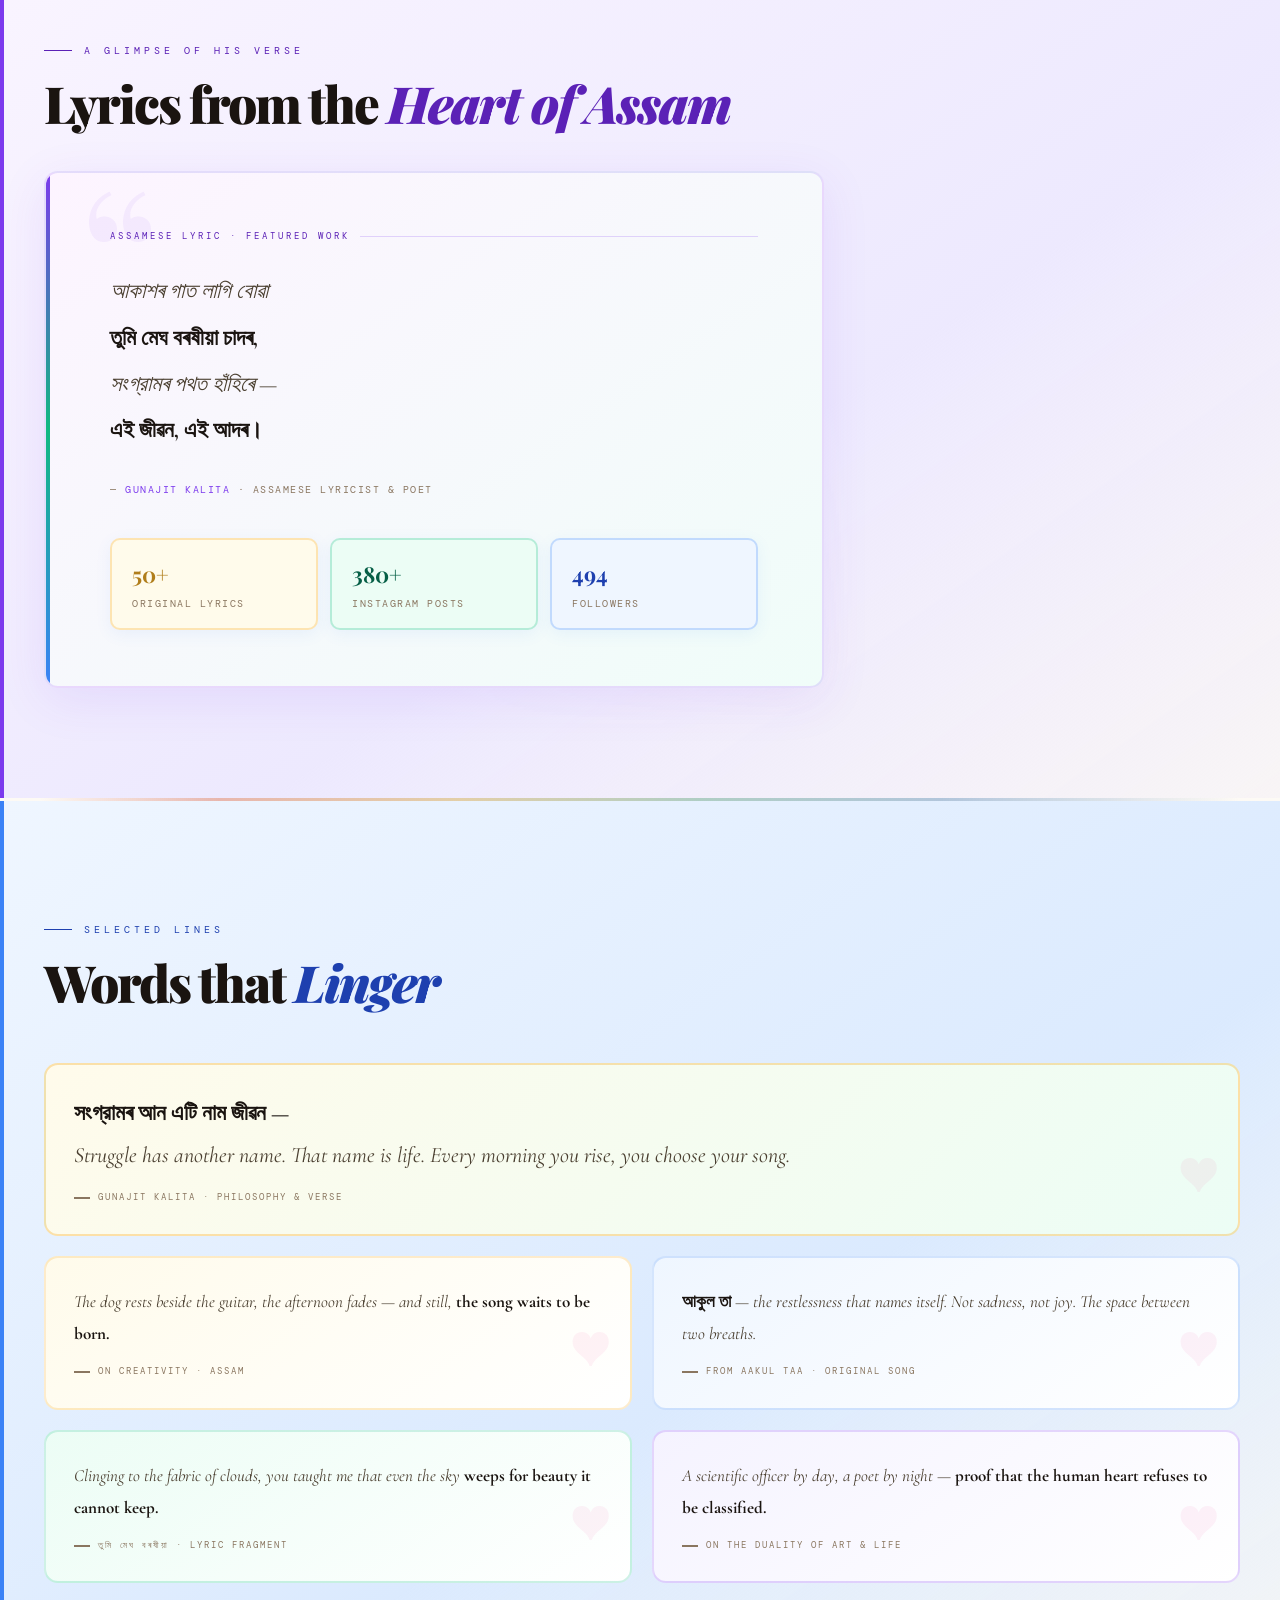
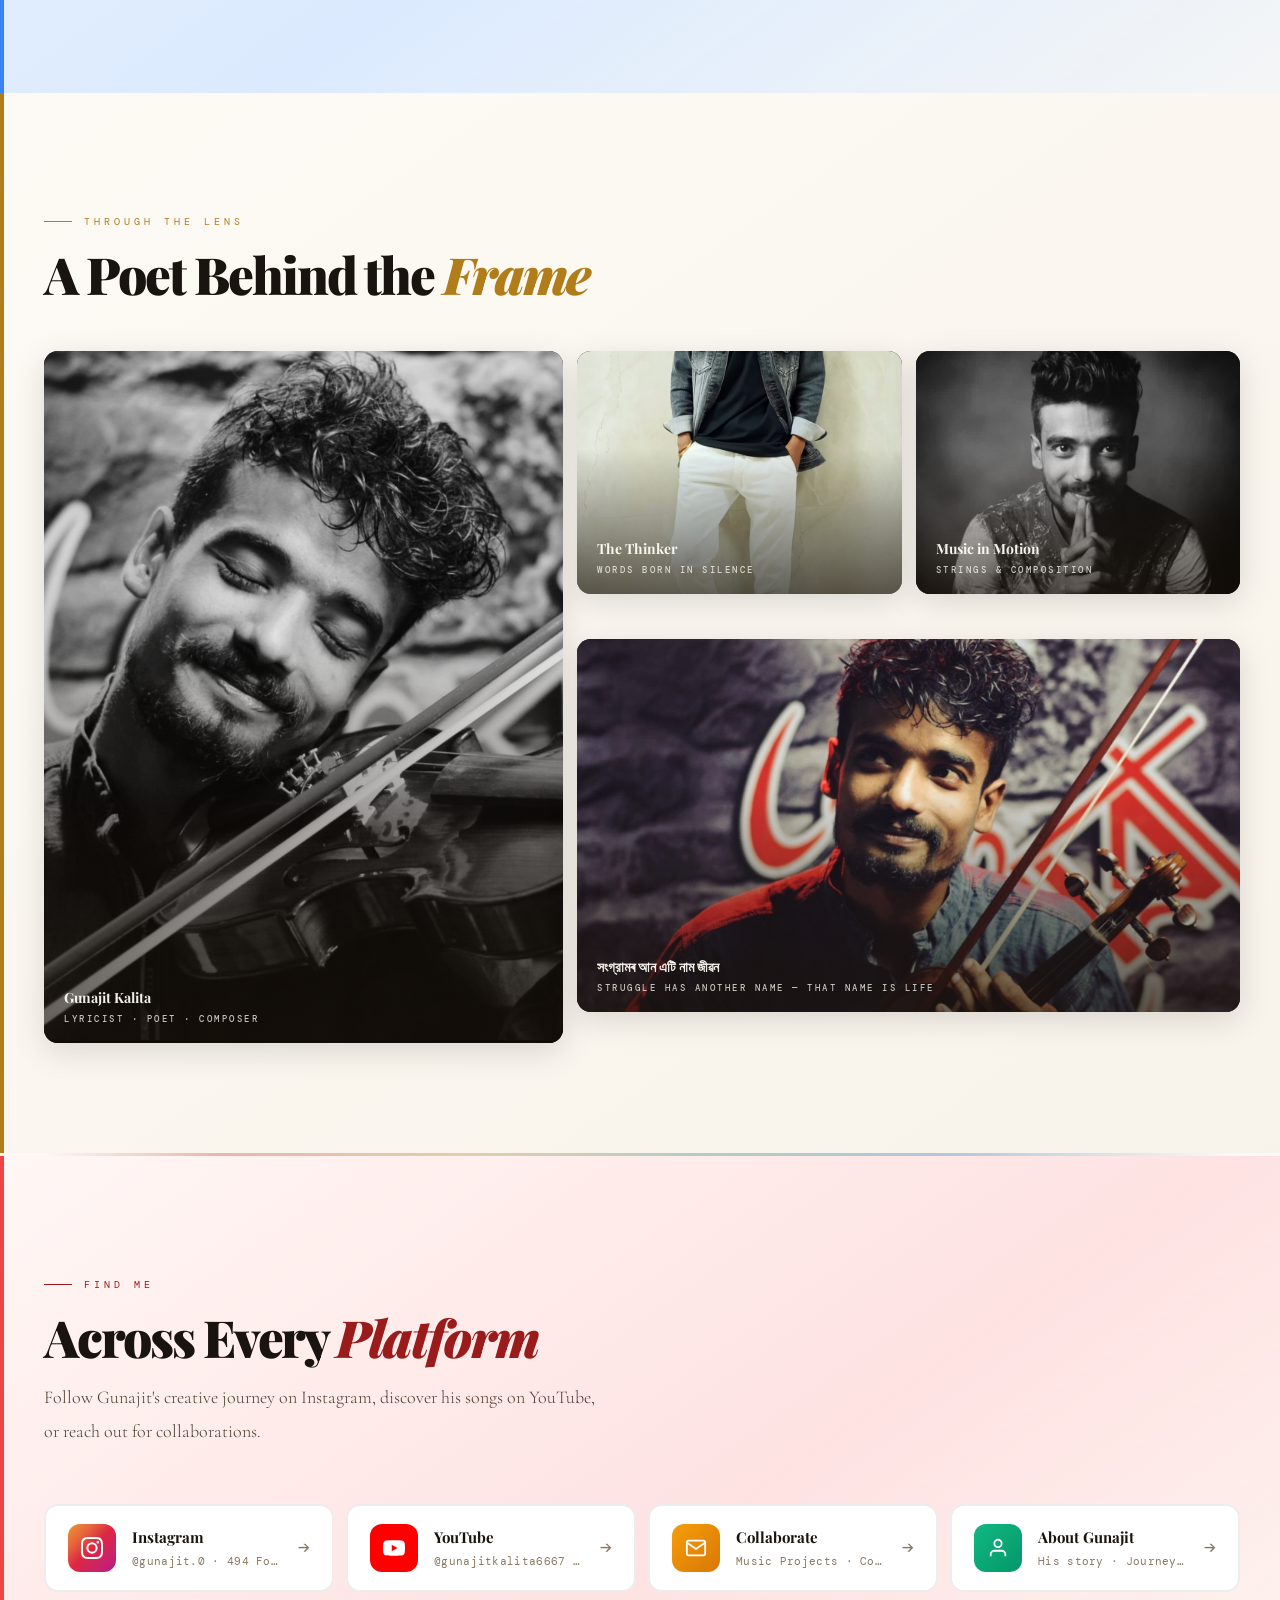
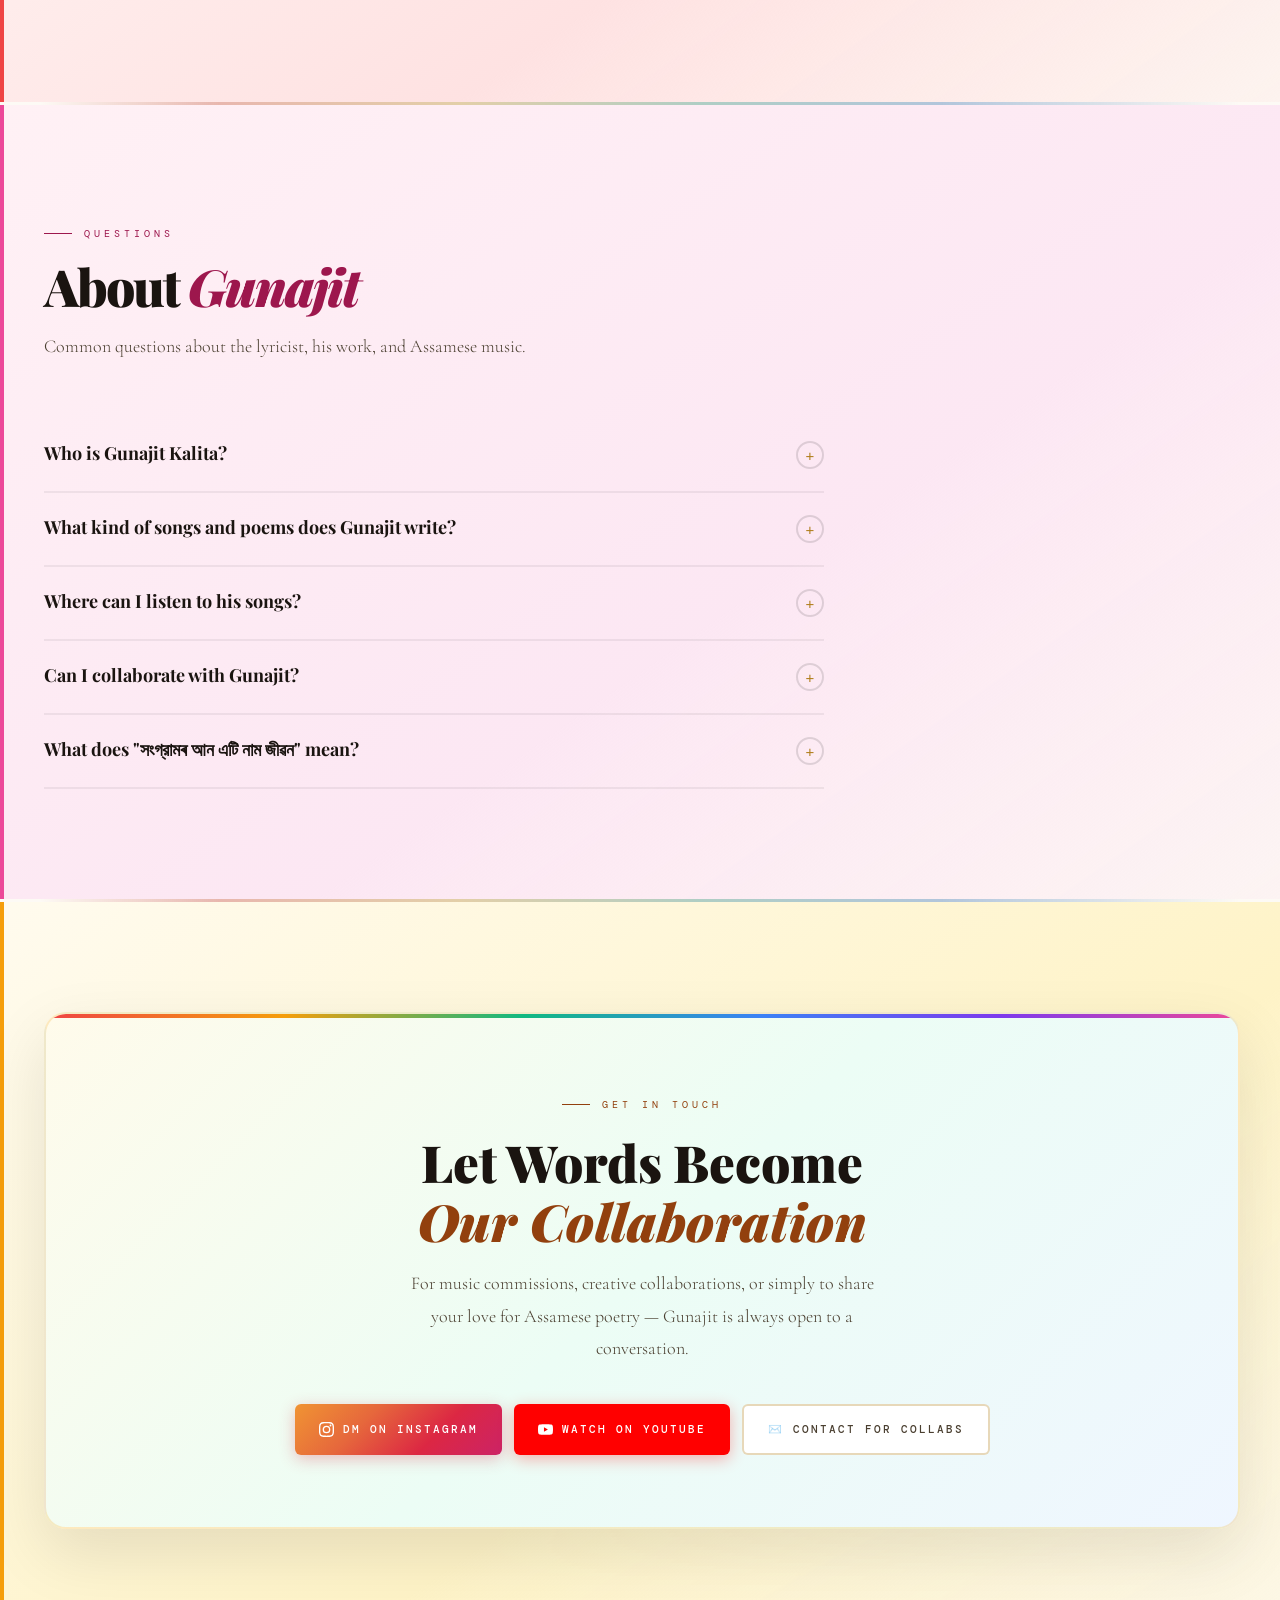
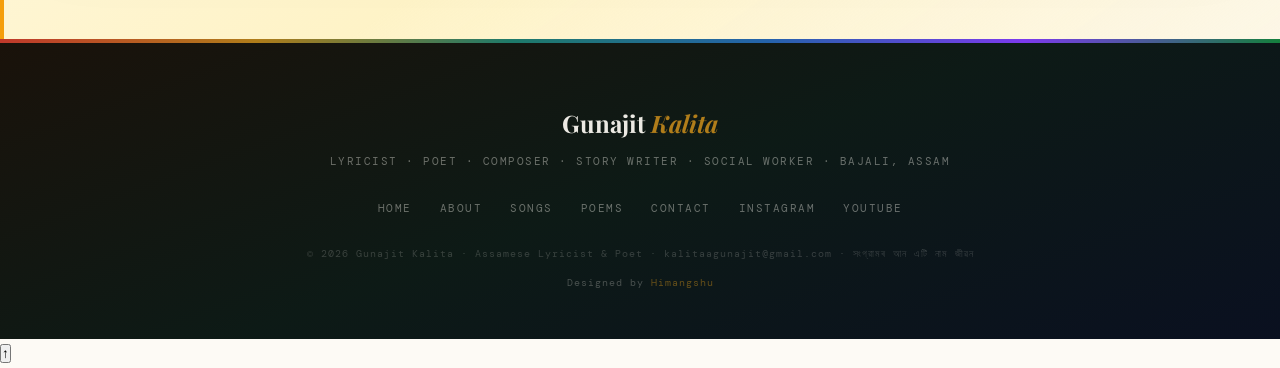
==== commit b7a23d7a: "Update index.html" ====
--- a/index.html
+++ b/index.html
@@ -227,9 +227,14 @@
 /* ── MOBILE BREAKPOINTS ── */
 @media(max-width:960px){
   .hero-in{grid-template-columns:1fr;}
+  /* Desktop pcard hidden on mobile — we show pcard-mobile instead */
   .pcard{display:none;}
+  .pcard-mobile{display:block;}
   .about-grid{grid-template-columns:1fr;}
-  .avis{display:none;}
+  /* Show about image on mobile as a smaller banner */
+  .avis{display:block;}
+  .avis .abox{aspect-ratio:3/2;max-height:320px;}
+  .avis .afloat{display:block;}
   .lyric-wall{grid-template-columns:1fr;}
   .lyric-card.featured{grid-column:span 1;}
 }
@@ -315,6 +320,39 @@
           Follow @gunajit.0
         </a>
       </div>
+
+      <!-- MOBILE PROFILE CARD — shown only on mobile (<960px) -->
+      <div class="pcard-mobile fu">
+        <div style="display:flex;align-items:center;gap:16px;margin-bottom:20px;">
+          <div style="position:relative;width:64px;height:64px;flex-shrink:0;">
+            <div style="position:absolute;inset:-2px;border-radius:50%;background:conic-gradient(var(--acc),var(--teal),var(--red),var(--blue),var(--acc));animation:spin 6s linear infinite;"></div>
+            <div style="position:relative;z-index:1;width:64px;height:64px;border-radius:50%;overflow:hidden;border:2px solid var(--bg);">
+              <img src="gunajit-2.jpg" alt="Gunajit Kalita" style="width:100%;height:100%;object-fit:cover;object-position:center top;">
+            </div>
+            <div style="position:absolute;bottom:2px;right:2px;width:10px;height:10px;background:#22c55e;border-radius:50%;border:2px solid var(--card);z-index:2;animation:pdot 2s infinite;"></div>
+          </div>
+          <div>
+            <div class="pname" style="text-align:left;font-size:16px;margin-bottom:2px;">Gunajit Kalita</div>
+            <div class="phandle" style="text-align:left;font-size:10px;">@gunajit.0</div>
+            <div class="ploc" style="text-align:left;font-size:11px;margin-bottom:0;">📍 Bajali, Assam</div>
+          </div>
+        </div>
+        <div class="srow" style="margin-bottom:16px;">
+          <div class="scell"><span class="sn">494</span><span class="sl">Followers</span></div>
+          <div class="scell"><span class="sn">380</span><span class="sl">Posts</span></div>
+          <div class="scell"><span class="sn">50+</span><span class="sl">Songs</span></div>
+        </div>
+        <div style="display:flex;gap:8px;">
+          <a href="https://www.instagram.com/gunajit.0/" target="_blank" rel="noopener" style="flex:1;display:flex;align-items:center;justify-content:center;gap:6px;padding:10px;background:linear-gradient(135deg,#f09433,#dc2743);color:#fff;border-radius:6px;font-family:'DM Mono',monospace;font-size:10px;letter-spacing:1px;text-decoration:none;font-weight:500;">
+            <svg viewBox="0 0 24 24" fill="white" width="14" height="14"><path d="M12 2.163c3.204 0 3.584.012 4.85.07 3.252.148 4.771 1.691 4.919 4.919.058 1.265.069 1.645.069 4.849 0 3.205-.012 3.584-.069 4.849-.149 3.225-1.664 4.771-4.919 4.919-1.266.058-1.644.07-4.85.07-3.204 0-3.584-.012-4.849-.07-3.26-.149-4.771-1.699-4.919-4.92-.058-1.265-.07-1.644-.07-4.849 0-3.204.013-3.583.07-4.849.149-3.227 1.664-4.771 4.919-4.919 1.266-.057 1.645-.069 4.849-.069zM12 0C8.741 0 8.333.014 7.053.072 2.695.272.273 2.69.073 7.052.014 8.333 0 8.741 0 12c0 3.259.014 3.668.072 4.948.2 4.358 2.618 6.78 6.98 6.98C8.333 23.986 8.741 24 12 24c3.259 0 3.668-.014 4.948-.072 4.354-.2 6.782-2.618 6.979-6.98.059-1.28.073-1.689.073-4.948 0-3.259-.014-3.667-.072-4.947-.196-4.354-2.617-6.78-6.979-6.98C15.668.014 15.259 0 12 0zm0 5.838a6.162 6.162 0 100 12.324 6.162 6.162 0 000-12.324zM12 16a4 4 0 110-8 4 4 0 010 8zm6.406-11.845a1.44 1.44 0 100 2.881 1.44 1.44 0 000-2.881z"/></svg>
+            Instagram
+          </a>
+          <a href="https://www.youtube.com/@gunajitkalita6667/videos" target="_blank" rel="noopener" style="flex:1;display:flex;align-items:center;justify-content:center;gap:6px;padding:10px;background:#FF0000;color:#fff;border-radius:6px;font-family:'DM Mono',monospace;font-size:10px;letter-spacing:1px;text-decoration:none;font-weight:500;">
+            <svg viewBox="0 0 24 24" fill="white" width="14" height="14"><path d="M23.498 6.186a3.016 3.016 0 00-2.122-2.136C19.505 3.545 12 3.545 12 3.545s-7.505 0-9.377.505A3.017 3.017 0 00.502 6.186C0 8.07 0 12 0 12s0 3.93.502 5.814a3.016 3.016 0 002.122 2.136c1.871.505 9.376.505 9.376.505s7.505 0 9.377-.505a3.015 3.015 0 002.122-2.136C24 15.93 24 12 24 12s0-3.93-.502-5.814zM9.545 15.568V8.432L15.818 12l-6.273 3.568z"/></svg>
+            YouTube
+          </a>
+        </div>
+      </div>
     </div>
 
     <div class="pcard fr">
@@ -618,14 +656,23 @@
 
 <script>
 const NAV=document.getElementById('nav');
-window.addEventListener('scroll',()=>NAV.classList.toggle('scrolled',scrollY>40),{passive:true});
+const scrollTop=document.getElementById('scrollTop');
+window.addEventListener('scroll',()=>{
+  NAV.classList.toggle('scrolled',scrollY>40);
+  if(scrollTop) scrollTop.classList.toggle('visible',scrollY>400);
+},{passive:true});
 const obs=new IntersectionObserver(entries=>{
   entries.forEach((e,i)=>{if(e.isIntersecting){setTimeout(()=>e.target.classList.add('in'),i*90);obs.unobserve(e.target);}});
 },{threshold:.08});
 document.querySelectorAll('.fu,.fl,.fr,.fscale').forEach(el=>obs.observe(el));
-function toggleMenu(){const m=document.getElementById('mmenu'),btn=document.getElementById('mbtn');const open=m.classList.toggle('on');if(btn)btn.setAttribute('aria-expanded',open);}
+function toggleMenu(){const m=document.getElementById('mmenu'),btn=document.getElementById('mbtn');const open=m.classList.toggle('on');if(btn){btn.setAttribute('aria-expanded',open);btn.textContent=open?'✕':'☰';}}
+function closeMenu(){const m=document.getElementById('mmenu'),btn=document.getElementById('mbtn');m.classList.remove('on');if(btn){btn.setAttribute('aria-expanded',false);btn.textContent='☰';}}
+document.addEventListener('click',e=>{const m=document.getElementById('mmenu'),btn=document.getElementById('mbtn');if(m&&m.classList.contains('on')&&!m.contains(e.target)&&!btn.contains(e.target))closeMenu();});
 function toggleFaq(btn){const fi=btn.closest('.fi'),was=fi.classList.contains('on');document.querySelectorAll('.fi.on').forEach(f=>{f.classList.remove('on');f.querySelector('.fq').setAttribute('aria-expanded','false');});if(!was){fi.classList.add('on');btn.setAttribute('aria-expanded','true');}}
 </script>
+
+<!-- SCROLL TO TOP -->
+<button class="scroll-top" id="scrollTop" onclick="window.scrollTo({top:0,behavior:'smooth'})" aria-label="Scroll to top">↑</button>
 
 <!-- FLOATING WHATSAPP BUTTON -->
 <div class="wa-float">
--- a/style.css
+++ b/style.css
@@ -318,17 +318,99 @@
 .fscale{ opacity:0; transform:scale(.95);        transition:opacity .70s ease,transform .70s ease; }
 .fu.in,.fl.in,.fr.in,.fscale.in { opacity:1; transform:none; }
 
-/* ── RESPONSIVE ─────────────────────────────────────────── */
+/* ── RESPONSIVE — comprehensive mobile-first fixes ───────── */
+
+/* Tablets & small desktops */
+@media(max-width:1024px) {
+  .sec { padding:88px 32px; }
+}
+
+/* Large tablets */
+@media(max-width:900px) {
+  .photo-gallery { grid-template-columns:1fr 1fr; grid-template-rows:auto; }
+  .pgcard.pg-main { grid-row:span 1; aspect-ratio:4/3; grid-column:span 2; }
+}
+
+/* Tablets / mobile landscape */
 @media(max-width:768px) {
   nav { padding:0 20px; }
   .nav-ul { display:none; }
   .mbtn { display:block; }
-  .sec { padding:72px 24px; }
-  .divline { margin:0 24px; }
-  .page-hero { padding:110px 24px 56px; }
-}
-@media(max-width:480px) {
-  .sec { padding:56px 18px; }
+
+  .sec { padding:64px 20px; }
+  .divline { margin:0 20px; }
+
+  .page-hero { padding:100px 20px 48px; }
+  .page-h1 { letter-spacing:-1px; }
+
+  /* Typography scale-down */
+  .h1 { letter-spacing:-1.5px; }
+  .h2 { letter-spacing:-1px; }
+
+  /* Hero section */
+  .hero { padding:96px 20px 72px; }
+
+  /* Footer */
+  footer { padding:48px 20px 36px; }
+  footer::before { margin:-48px -20px 48px; }
+  .flinks { gap:16px; }
+
+  /* Buttons stacking */
+  .acts { flex-direction:column; align-items:flex-start; }
+  .btn-gold, .btn-ghost, .btn-teal { width:100%; justify-content:center; }
+
+  /* Profile card hidden on mobile handled per-page */
+
+  /* divline */
+  .divline { margin:0 20px; }
+
+  /* Photo gallery */
+  .photo-gallery { grid-template-columns:1fr 1fr; grid-template-rows:auto; gap:10px; }
+  .pgcard.pg-main { grid-row:span 1; aspect-ratio:4/3; grid-column:span 2; }
+}
+
+/* Mobile portrait */
+@media(max-width:560px) {
+  .sec { padding:48px 16px; }
+  .page-hero { padding:92px 16px 44px; }
+  nav { padding:0 16px; }
+  footer { padding:40px 16px 32px; }
+  footer::before { margin:-40px -16px 40px; }
+  .divline { margin:0 16px; }
+
+  /* Photo gallery single column */
+  .photo-gallery { grid-template-columns:1fr; }
+  .pgcard.pg-main { grid-column:span 1; aspect-ratio:3/4; }
+  .pgcard.pg-wide { grid-column:span 1 !important; aspect-ratio:4/3; }
+  
+
+  /* Floating cards offset fix */
+  .afloat { padding:10px 12px; }
+  .af1 { bottom:-12px; left:-8px; }
+  .af2 { top:-10px; right:-8px; }
+  .afn { font-size:20px; }
+
+  /* Hero quote readable */
+  .hero-quote { font-size:10px; letter-spacing:1px; }
+
+  /* Poem card padding */
+  .poem-card { padding:28px 20px; }
+
+  /* CTA box */
+  .ctabox { padding:36px 20px !important; border-radius:var(--rl); }
+  .ctabtns { flex-direction:column; }
+  .ctabtn-ig, .ctabtn-yt, .ctabtn-out { width:100%; justify-content:center; }
+
+  /* WhatsApp button */
+  .wa-float { bottom:16px; right:16px; }
+  .wa-btn { width:50px; height:50px; }
+  .wa-tooltip { display:none; }
+}
+
+@media(max-width:380px) {
+  .sec { padding:40px 14px; }
+  .h1 { font-size:clamp(32px,8vw,52px); letter-spacing:-1px; }
+  .h2 { font-size:clamp(26px,7vw,40px); }
 }
 
 /* ── FLOATING WHATSAPP BUTTON ───────────────────────────── */
@@ -443,3 +525,99 @@
   content:''; position:absolute; top:0; left:0; right:0; height:4px;
   background:linear-gradient(90deg,#ef4444,#f59e0b,#10b981,#3b82f6,#7c3aed,#ec4899);
 }
+
+/* ── PHOTO / IMAGE STYLES ──────────────────────────────── */
+
+/* Hero profile photo (replaces emoji box on index) */
+.abox-photo {
+  width:100%; height:100%; object-fit:cover; object-position:top center;
+  display:block; border-radius:var(--rl);
+  transition:transform .6s ease;
+}
+.abox:hover .abox-photo { transform:scale(1.04); }
+
+/* Photo gallery section */
+.photo-gallery {
+  display:grid;
+  grid-template-columns: 1.6fr 1fr 1fr;
+  grid-template-rows: auto auto;
+  gap:14px;
+}
+.pgcard {
+  position:relative; overflow:hidden;
+  border-radius:var(--rl);
+  background:#1a120a;
+  box-shadow:0 8px 32px rgba(0,0,0,.13);
+  transition:transform .35s ease, box-shadow .35s ease;
+  cursor:default;
+}
+.pgcard:hover { transform:translateY(-6px) scale(1.015); box-shadow:0 20px 56px rgba(0,0,0,.2); }
+.pgcard.pg-main { grid-row: span 2; aspect-ratio:3/4; }
+.pgcard.pg-sm   { aspect-ratio:4/3; }
+.pgcard.pg-wide  { aspect-ratio:16/9; grid-column:span 2; }
+.pgcard img {
+  width:100%; height:100%; object-fit:cover; object-position:top center;
+  display:block; transition:transform .6s ease;
+}
+.pgcard:hover img { transform:scale(1.06); }
+.pgcard-overlay {
+  position:absolute; inset:0;
+  background:linear-gradient(to top, rgba(26,18,10,.65) 0%, transparent 60%);
+  pointer-events:none;
+}
+.pgcard-label {
+  position:absolute; bottom:0; left:0; right:0;
+  padding:18px 20px 16px;
+  font-family:'DM Mono',monospace; font-size:9px; letter-spacing:2.5px;
+  text-transform:uppercase; color:rgba(255,252,245,.75);
+  font-weight:500;
+}
+.pgcard-label strong {
+  display:block; font-family:'Playfair Display',serif;
+  font-size:14px; letter-spacing:0; text-transform:none;
+  color:rgba(255,252,245,.95); font-weight:700; margin-bottom:2px;
+}
+
+/* About page photo */
+.about-photo-wrap {
+  position:relative; border-radius:var(--rl); overflow:hidden;
+  aspect-ratio:3/4; box-shadow:0 16px 56px rgba(0,0,0,.18);
+}
+.about-photo-wrap img {
+  width:100%; height:100%; object-fit:cover; object-position:top center;
+  display:block; transition:transform .6s;
+}
+.about-photo-wrap:hover img { transform:scale(1.04); }
+.about-photo-badge {
+  position:absolute; bottom:24px; left:50%; transform:translateX(-50%);
+  background:rgba(26,18,10,.82); backdrop-filter:blur(10px);
+  border:1px solid rgba(176,125,26,.4); border-radius:30px;
+  padding:9px 22px; white-space:nowrap;
+  font-family:'DM Mono',monospace; font-size:10px; letter-spacing:2px;
+  text-transform:uppercase; color:rgba(255,252,245,.85);
+}
+
+/* Footer "designed by" credit */
+.fdesign {
+  font-size:10px; color:rgba(255,252,245,.25);
+  font-family:'DM Mono',monospace; letter-spacing:1px;
+  margin-top:12px;
+}
+.fdesign a {
+  color:rgba(176,125,26,.55); text-decoration:none;
+  transition:color .2s;
+}
+.fdesign a:hover { color:var(--acc); }
+
+@media(max-width:900px) {
+  .photo-gallery {
+    grid-template-columns:1fr 1fr;
+    grid-template-rows:auto;
+  }
+  .pgcard.pg-main { grid-row:span 1; aspect-ratio:4/3; grid-column:span 2; }
+}
+@media(max-width:560px) {
+  .photo-gallery { grid-template-columns:1fr; }
+  .pgcard.pg-main { grid-column:span 1; aspect-ratio:3/4; }
+  .pgcard.pg-wide { grid-column:span 1 !important; aspect-ratio:4/3; }
+}
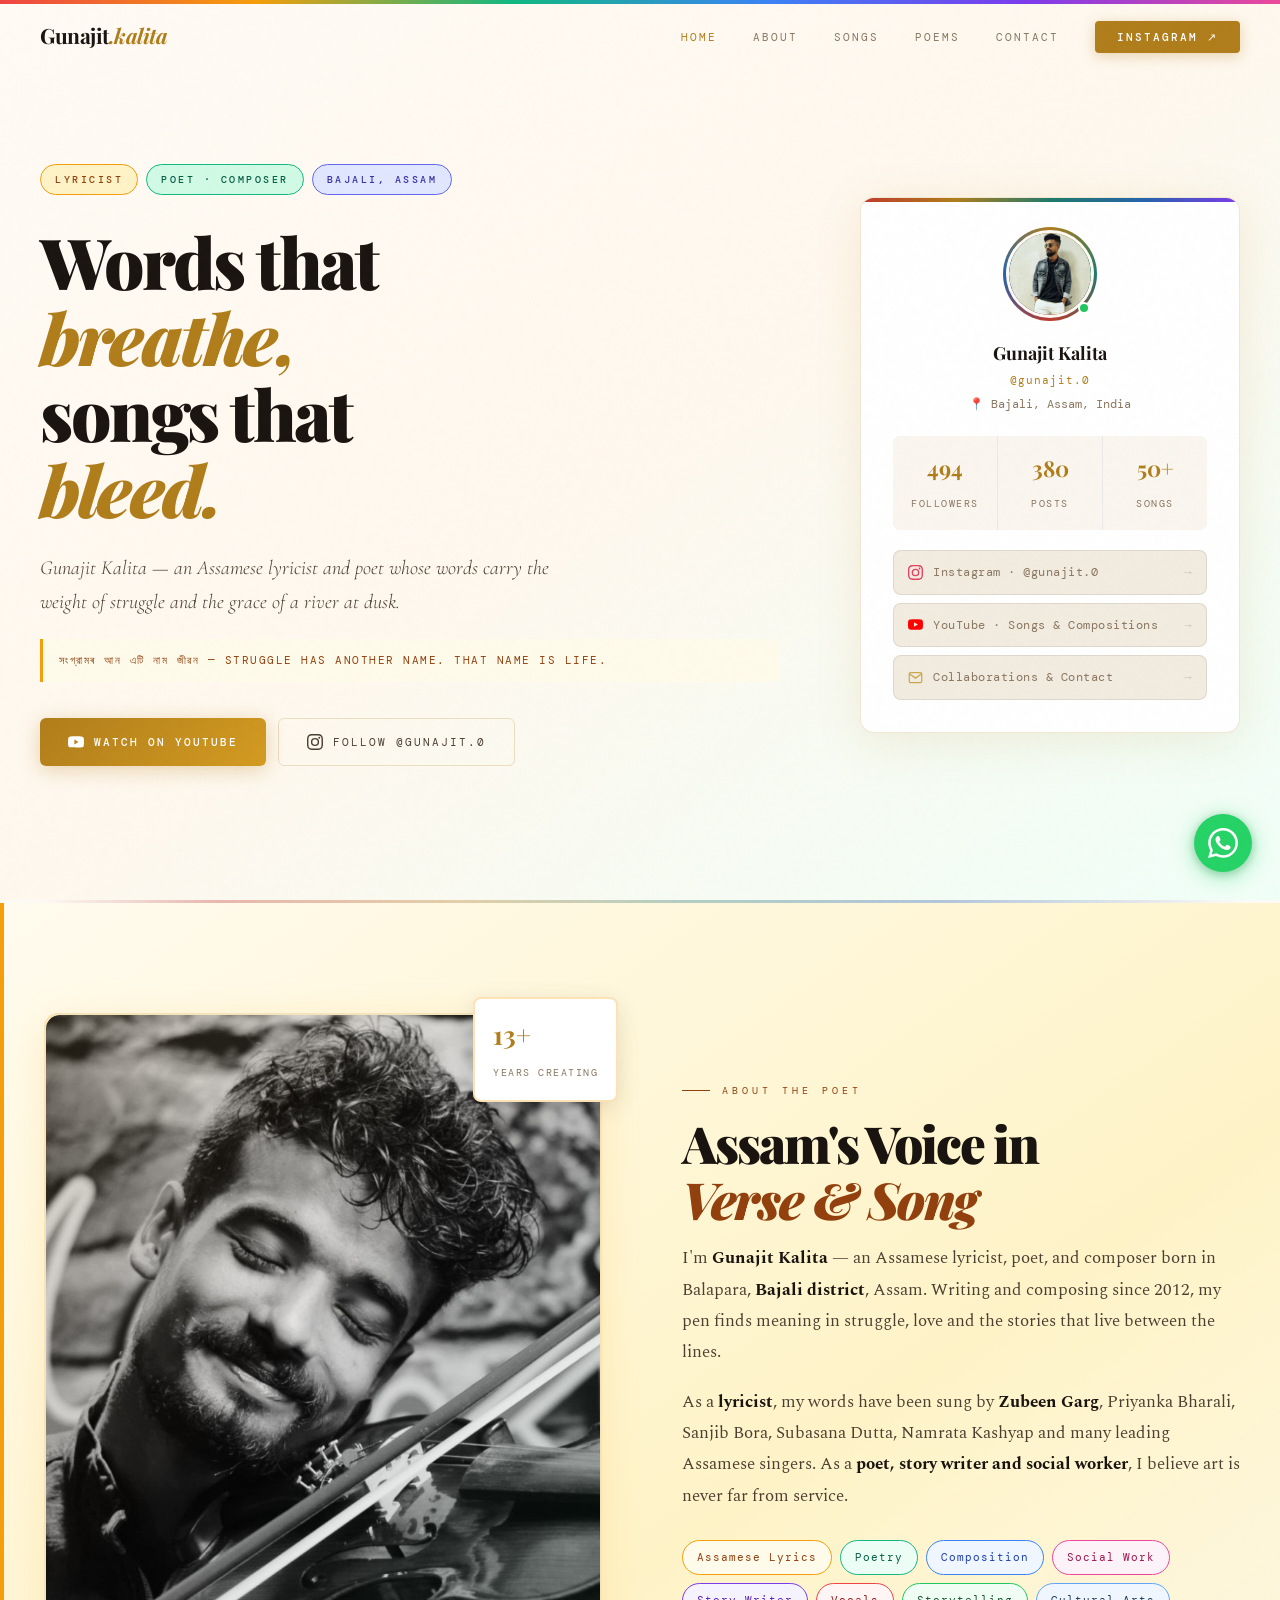
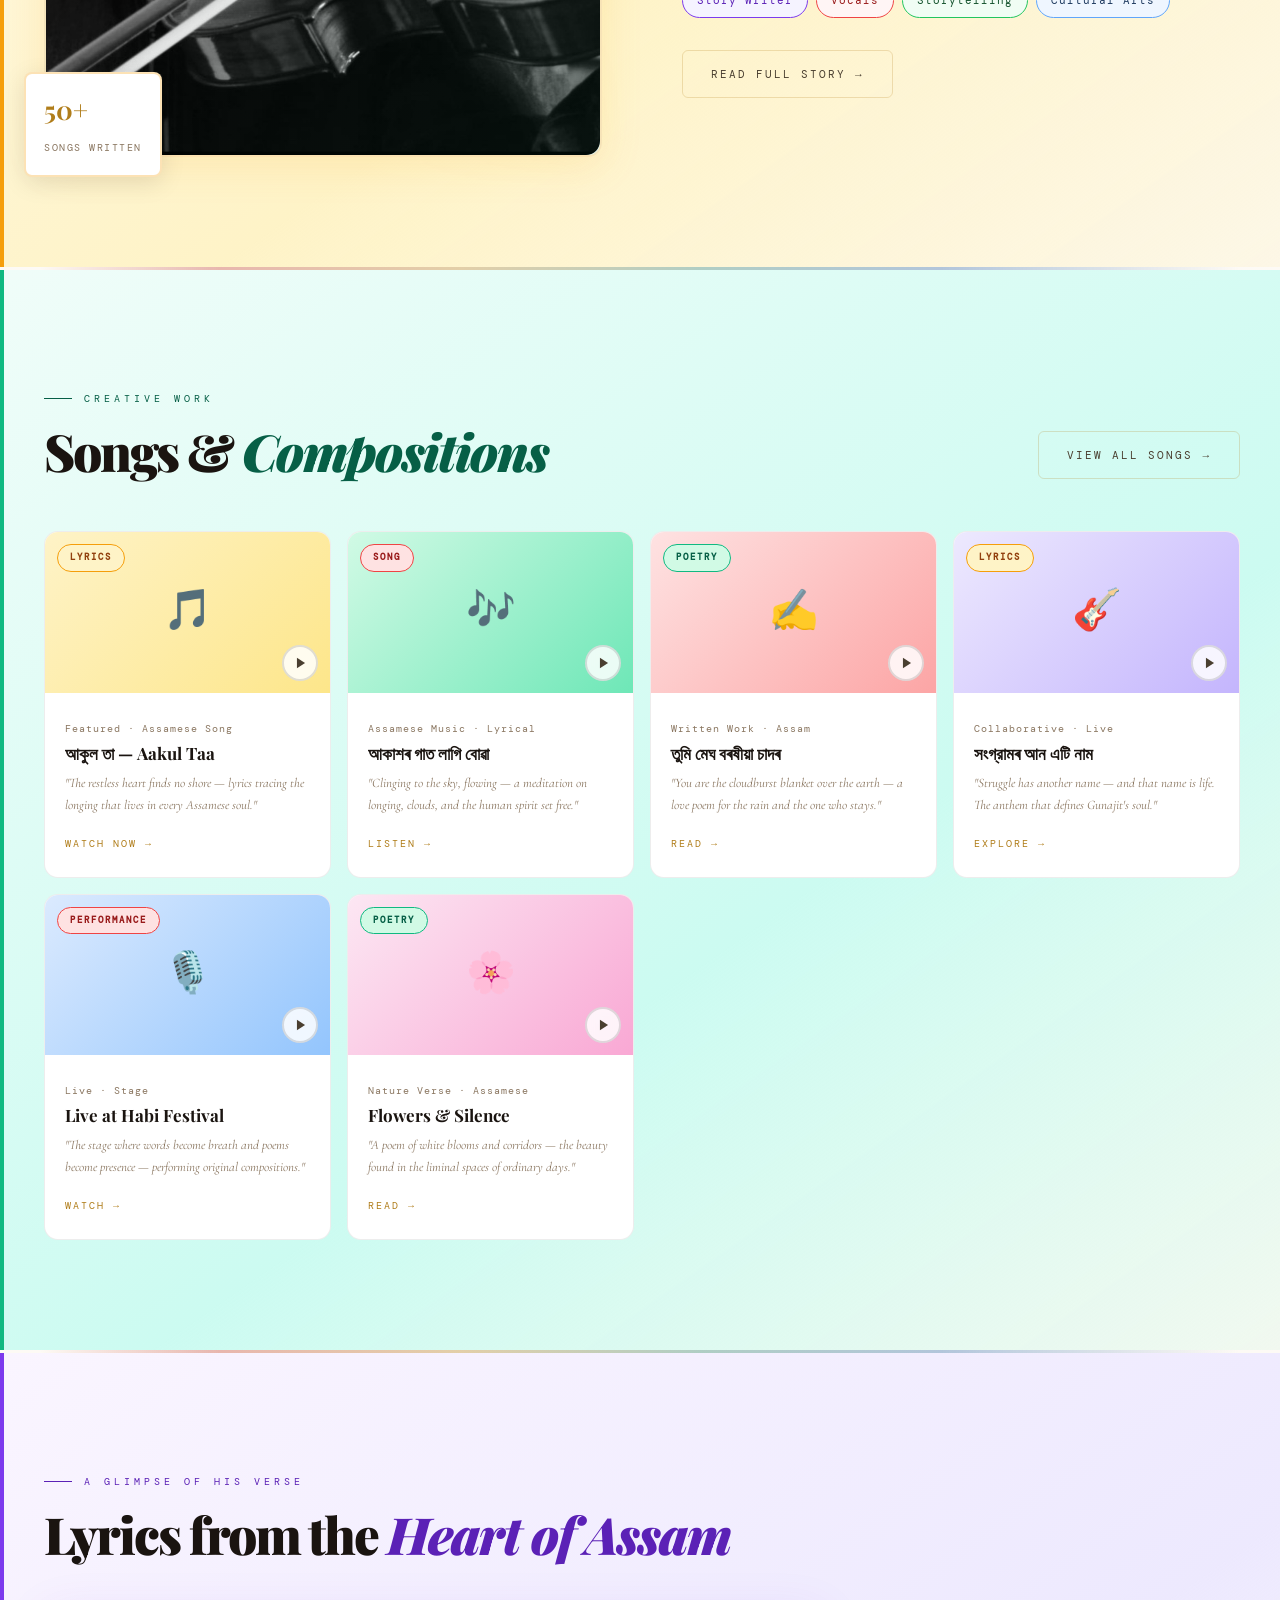
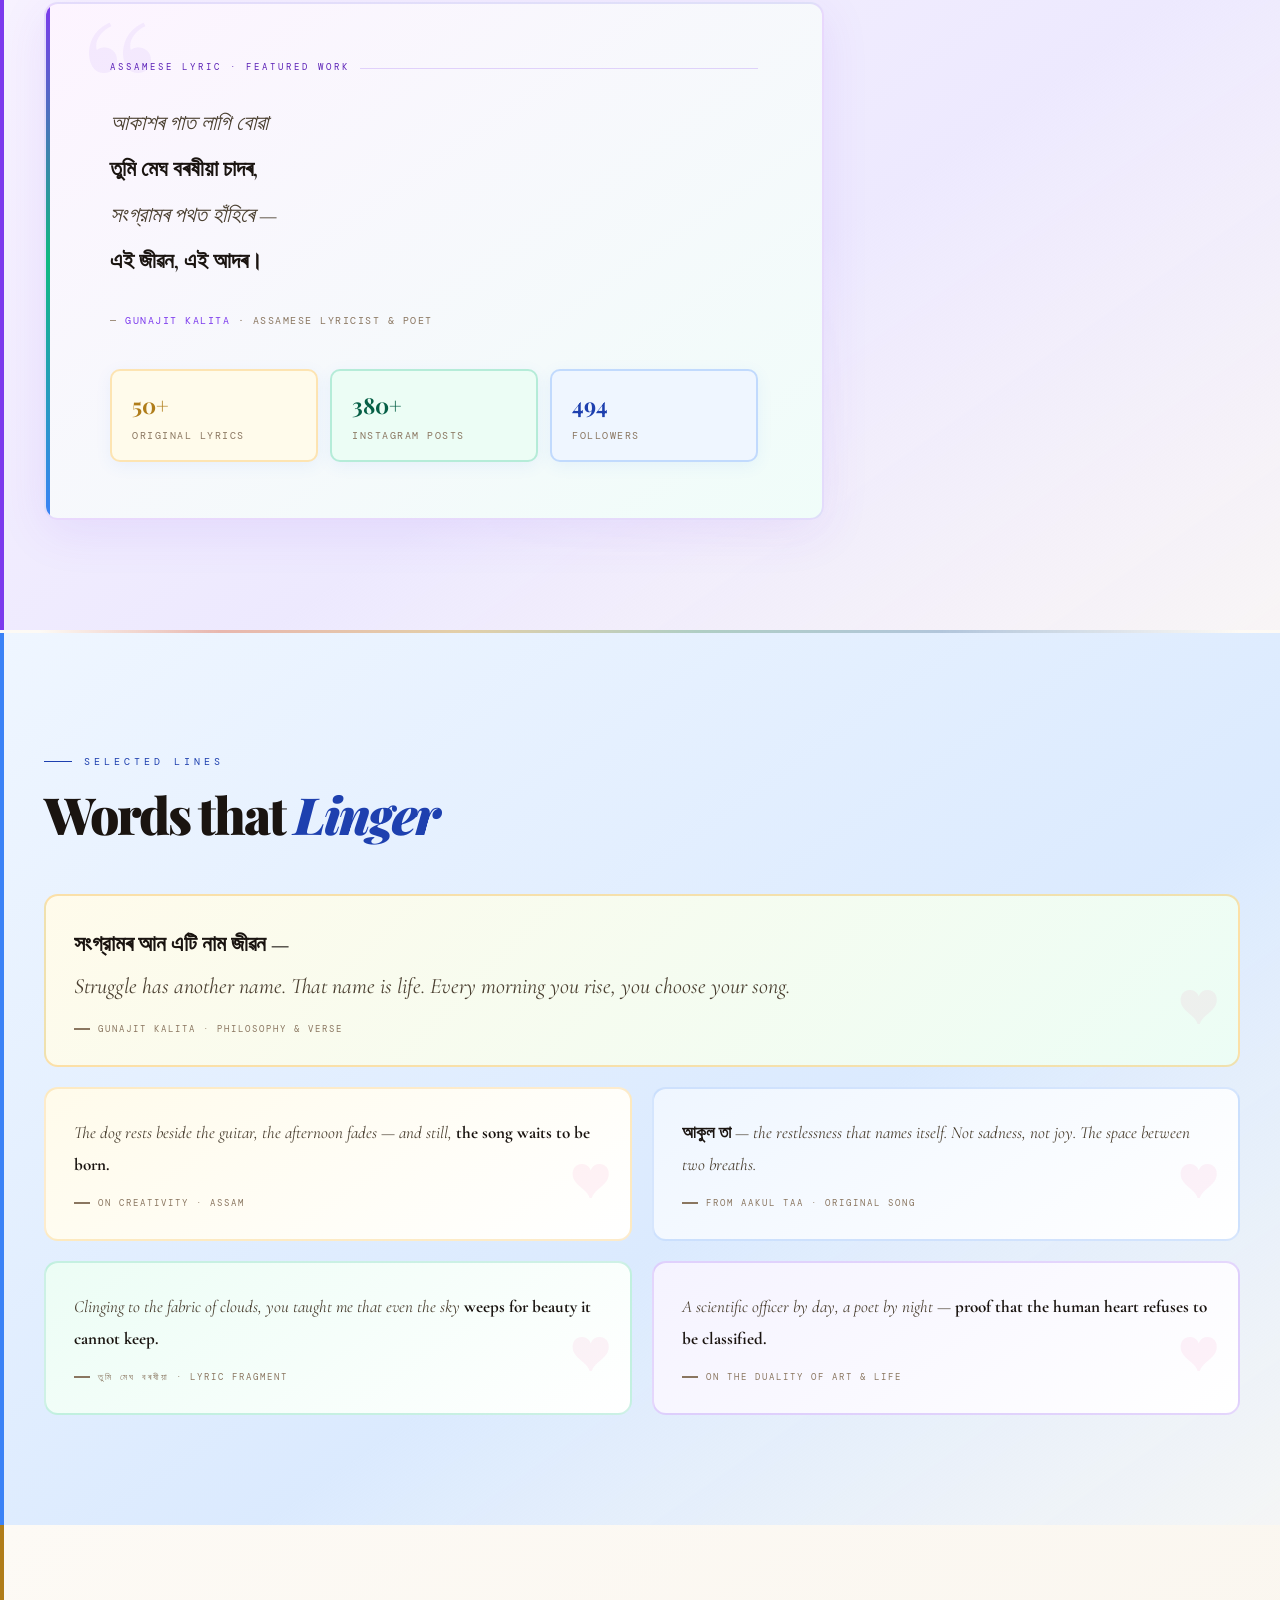
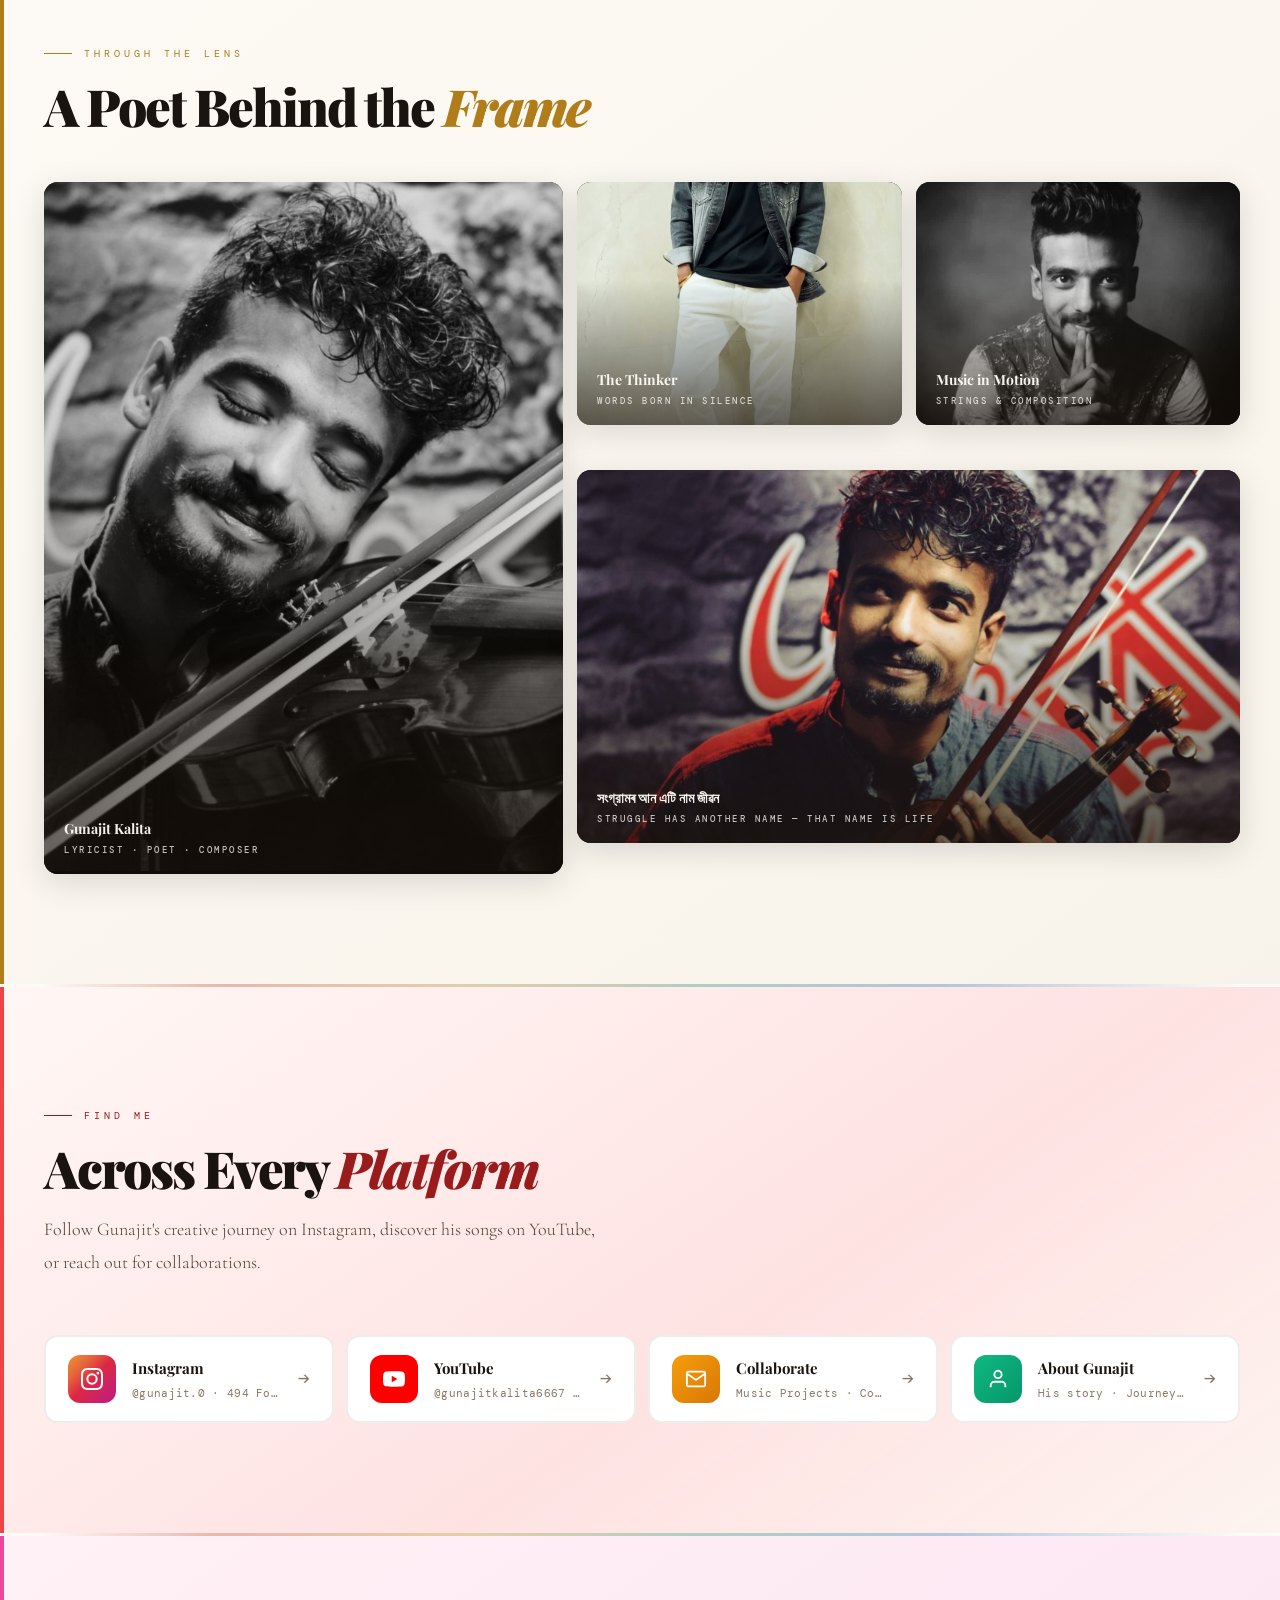
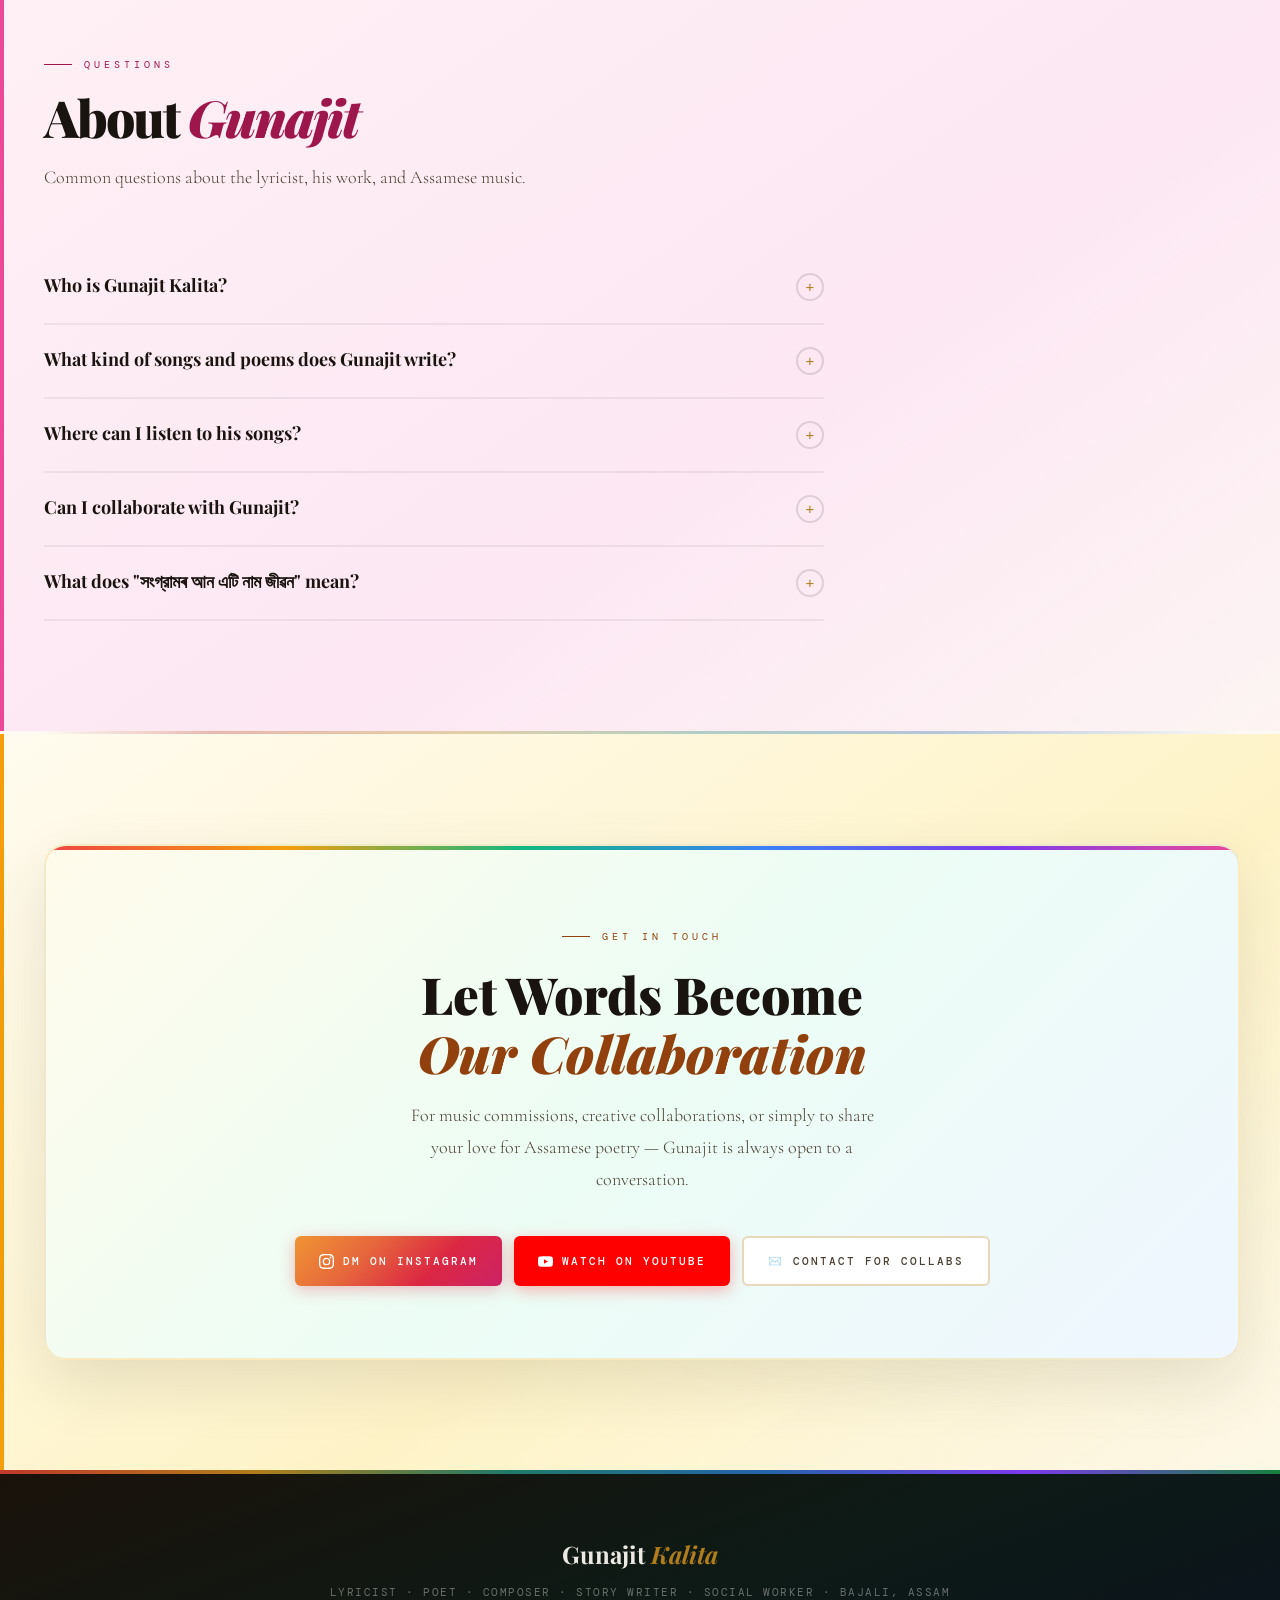
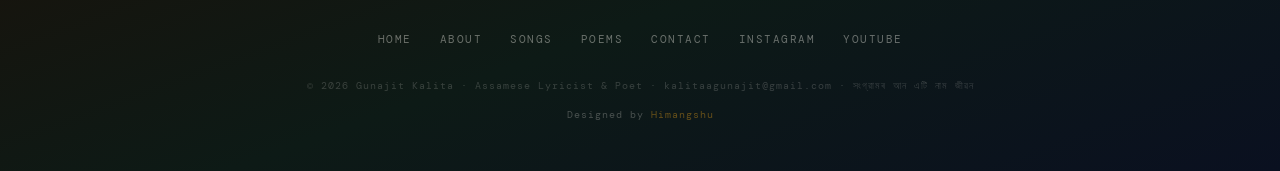
==== commit 030763f5: "Update index.html" ====
--- a/index.html
+++ b/index.html
@@ -1,6 +1,7 @@
 <!DOCTYPE html>
 <html lang="en">
 <head>
+  <meta name="google-site-verification" content="Y7HAcD4-tik6Ed_JMMSuXnI6-qL1G9U10HX8z_CHCy0" />
 <meta charset="UTF-8">
 <meta name="viewport" content="width=device-width, initial-scale=1.0">
 <title>Gunajit Kalita | Assamese Lyricist, Poet & Composer | Bajali, Assam | gunajit.0</title>
--- a/style.css
+++ b/style.css
@@ -1,11 +1,10 @@
 /* ============================================================
-   GUNAJIT KALITA — Shared Stylesheet
-   Vibrant Light Theme · Rich Multi-Section Palette
+   GUNAJIT KALITA — Shared Stylesheet v2.0
+   Full Mobile-First Overhaul · Bug Fixes · Enhanced UX
    ============================================================ */
 
 /* ── GLOBAL COLOR PALETTE ───────────────────────────────── */
 :root {
-  /* Base */
   --bg:    #fdfaf5;
   --bg1:   #f8f3ea;
   --bg2:   #f2ece0;
@@ -13,37 +12,25 @@
   --card:  #ffffff;
   --card2: #faf6ef;
 
-  /* Text */
   --txt:  #1a1410;
   --txt2: #4a3f30;
   --txt3: #8a7660;
 
-  /* Gold accent */
   --acc:  #b07d1a;
   --acc2: #d49b20;
   --acc3: rgba(176,125,26,.10);
 
-  /* Teal */
   --teal:  #1e7a6a;
   --teal2: rgba(30,122,106,.12);
-
-  /* Red */
   --red:   #c0392b;
   --red2:  rgba(192,57,43,.12);
-
-  /* Blue */
   --blue:  #2563ab;
   --blue2: rgba(37,99,171,.12);
-
-  /* Purple */
   --purple: #7c3aed;
   --purple2: rgba(124,58,237,.10);
-
-  /* Green */
   --green:  #15803d;
   --green2: rgba(21,128,61,.10);
 
-  /* Borders */
   --border:  rgba(176,125,26,.22);
   --border2: rgba(26,20,16,.09);
 
@@ -68,6 +55,8 @@
   font-size: 17px;
   overflow-x: hidden;
 }
+
+img { max-width: 100%; height: auto; display: block; }
 
 /* ── GRAIN OVERLAY ──────────────────────────────────────── */
 body::before {
@@ -114,6 +103,7 @@
   font-family:'Playfair Display',serif;
   font-size:21px; font-weight:700;
   color:var(--txt); text-decoration:none; letter-spacing:-.5px;
+  z-index:1; position:relative;
 }
 .logo em { color:var(--acc); font-style:italic; }
 
@@ -138,7 +128,7 @@
 .nav-cta:hover { background:var(--acc2) !important; transform:translateY(-1px) !important; box-shadow:0 6px 20px rgba(176,125,26,.4) !important; }
 
 /* Mobile nav */
-.mbtn { display:none; background:none; border:none; cursor:pointer; color:var(--txt); font-size:22px; }
+.mbtn { display:none; background:none; border:none; cursor:pointer; color:var(--txt); font-size:22px; z-index:101; position:relative; padding:8px; }
 .mmenu {
   display:none; position:fixed;
   top:72px; left:0; right:0; bottom:0;
@@ -274,7 +264,7 @@
 .aw { position:relative; width:88px; height:88px; margin:0 auto 20px; }
 .aring { position:absolute; inset:-3px; border-radius:50%; background:conic-gradient(var(--acc),var(--teal),var(--red),var(--blue),var(--acc)); animation:spin 6s linear infinite; }
 @keyframes spin { to{transform:rotate(360deg);} }
-.ains { position:relative; z-index:1; width:88px; height:88px; border-radius:50%; background:var(--bg2); border:3px solid var(--bg); display:flex; align-items:center; justify-content:center; font-family:'Playfair Display',serif; font-size:32px; font-weight:900; color:var(--acc); }
+.ains { position:relative; z-index:1; width:88px; height:88px; border-radius:50%; background:var(--bg2); border:3px solid var(--bg); display:flex; align-items:center; justify-content:center; font-family:'Playfair Display',serif; font-size:32px; font-weight:900; color:var(--acc); overflow:hidden; }
 .adot { position:absolute; bottom:4px; right:4px; width:12px; height:12px; background:#22c55e; border-radius:50%; border:2px solid var(--card); z-index:2; animation:pdot 2s infinite; }
 @keyframes pdot { 0%,100%{box-shadow:0 0 0 0 rgba(34,197,94,.5);} 50%{box-shadow:0 0 0 6px rgba(34,197,94,0);} }
 .pname { font-family:'Playfair Display',serif; font-size:18px; font-weight:700; text-align:center; margin-bottom:2px; color:var(--txt); }
@@ -310,6 +300,9 @@
 .flinks a { color:rgba(255,252,245,.38); font-size:11px; font-family:'DM Mono',monospace; letter-spacing:1.5px; text-transform:uppercase; text-decoration:none; transition:color .2s; }
 .flinks a:hover { color:var(--acc); }
 .fcopy { font-size:10px; color:rgba(255,252,245,.18); font-family:'DM Mono',monospace; letter-spacing:1px; }
+.fdesign { font-size:10px; color:rgba(255,252,245,.25); font-family:'DM Mono',monospace; letter-spacing:1px; margin-top:12px; }
+.fdesign a { color:rgba(176,125,26,.55); text-decoration:none; transition:color .2s; }
+.fdesign a:hover { color:var(--acc); }
 
 /* ── ANIMATIONS ─────────────────────────────────────────── */
 .fu    { opacity:0; transform:translateY(36px);  transition:opacity .75s ease,transform .75s ease; }
@@ -318,7 +311,200 @@
 .fscale{ opacity:0; transform:scale(.95);        transition:opacity .70s ease,transform .70s ease; }
 .fu.in,.fl.in,.fr.in,.fscale.in { opacity:1; transform:none; }
 
-/* ── RESPONSIVE — comprehensive mobile-first fixes ───────── */
+/* ── SCROLL TO TOP BUTTON ───────────────────────────────── */
+.scroll-top {
+  position:fixed; bottom:100px; right:28px;
+  width:44px; height:44px; border-radius:50%;
+  background:rgba(176,125,26,.9);
+  color:#fff; border:none; cursor:pointer;
+  display:flex; align-items:center; justify-content:center;
+  font-size:18px; z-index:9997;
+  opacity:0; transform:translateY(20px);
+  transition:opacity .3s, transform .3s, background .2s;
+  box-shadow:0 4px 16px rgba(176,125,26,.4);
+}
+.scroll-top.visible { opacity:1; transform:translateY(0); }
+.scroll-top:hover { background:var(--acc2); }
+
+/* ── MOBILE PROFILE CARD (shown on mobile hero) ─────────── */
+.pcard-mobile {
+  display:none;
+  background:var(--card); border:1.5px solid rgba(176,125,26,.18);
+  border-radius:var(--rl); padding:24px;
+  box-shadow:var(--shg); position:relative;
+  overflow:hidden; margin-top:32px;
+}
+.pcard-mobile::before {
+  content:''; position:absolute; top:0; left:0; right:0; height:4px;
+  background:linear-gradient(90deg,var(--red),var(--acc),var(--teal),var(--blue),var(--purple));
+}
+
+/* ── SECTION COLOR BANDS ────────────────────────────────── */
+.sec-gold {
+  background: linear-gradient(145deg, #fffbee 0%, #fef3c7 60%, #fde68a22 100%);
+  border-left: 4px solid #f59e0b;
+}
+.sec-gold .lbl  { color: #92400e; }
+.sec-gold .lbl::before { background: #92400e; }
+.sec-gold .h2 em, .sec-gold .h1 em { color: #92400e; }
+
+.sec-teal {
+  background: linear-gradient(145deg, #f0fdf9 0%, #ccfbf1 60%, #a7f3d022 100%);
+  border-left: 4px solid #10b981;
+}
+.sec-teal .lbl  { color: #065f46; }
+.sec-teal .lbl::before { background: #065f46; }
+.sec-teal .h2 em, .sec-teal .h1 em { color: #065f46; }
+
+.sec-deep {
+  background: linear-gradient(145deg, #faf5ff 0%, #ede9fe 60%, #ddd6fe22 100%);
+  border-left: 4px solid #7c3aed;
+}
+.sec-deep .lbl  { color: #5b21b6; }
+.sec-deep .lbl::before { background: #5b21b6; }
+.sec-deep .h2 em, .sec-deep .h1 em { color: #5b21b6; }
+
+.sec-warm {
+  background: linear-gradient(145deg, #fff7f5 0%, #fee2e2 60%, #fecaca22 100%);
+  border-left: 4px solid #ef4444;
+}
+.sec-warm .lbl  { color: #991b1b; }
+.sec-warm .lbl::before { background: #991b1b; }
+.sec-warm .h2 em, .sec-warm .h1 em { color: #991b1b; }
+
+.sec-ink {
+  background: linear-gradient(145deg, #fdfaf5 0%, #f8f3ea 100%);
+  border-left: 4px solid #b07d1a;
+}
+.sec-ink .lbl  { color: var(--acc); }
+.sec-ink .lbl::before { background: var(--acc); }
+
+.sec-ember {
+  background: linear-gradient(145deg, #fff1f5 0%, #fce7f3 60%, #fbcfe822 100%);
+  border-left: 4px solid #ec4899;
+}
+.sec-ember .lbl  { color: #9d174d; }
+.sec-ember .lbl::before { background: #9d174d; }
+.sec-ember .h2 em, .sec-ember .h1 em { color: #9d174d; }
+
+.sec-slate {
+  background: linear-gradient(145deg, #eff6ff 0%, #dbeafe 60%, #bfdbfe22 100%);
+  border-left: 4px solid #3b82f6;
+}
+.sec-slate .lbl  { color: #1e40af; }
+.sec-slate .lbl::before { background: #1e40af; }
+.sec-slate .h2 em, .sec-slate .h1 em { color: #1e40af; }
+
+.hero-rainbow::before {
+  content:''; position:absolute; top:0; left:0; right:0; height:4px;
+  background:linear-gradient(90deg,#ef4444,#f59e0b,#10b981,#3b82f6,#7c3aed,#ec4899);
+}
+
+/* ── PHOTO / IMAGE STYLES ──────────────────────────────── */
+.abox-photo {
+  width:100%; height:100%; object-fit:cover; object-position:top center;
+  display:block; border-radius:var(--rl);
+  transition:transform .6s ease;
+}
+.abox:hover .abox-photo { transform:scale(1.04); }
+
+.photo-gallery {
+  display:grid;
+  grid-template-columns: 1.6fr 1fr 1fr;
+  grid-template-rows: auto auto;
+  gap:14px;
+}
+.pgcard {
+  position:relative; overflow:hidden;
+  border-radius:var(--rl);
+  background:#1a120a;
+  box-shadow:0 8px 32px rgba(0,0,0,.13);
+  transition:transform .35s ease, box-shadow .35s ease;
+  cursor:default;
+}
+.pgcard:hover { transform:translateY(-6px) scale(1.015); box-shadow:0 20px 56px rgba(0,0,0,.2); }
+.pgcard.pg-main { grid-row: span 2; aspect-ratio:3/4; }
+.pgcard.pg-sm   { aspect-ratio:4/3; }
+.pgcard.pg-wide  { aspect-ratio:16/9; grid-column:span 2; }
+.pgcard img {
+  width:100%; height:100%; object-fit:cover; object-position:top center;
+  display:block; transition:transform .6s ease;
+}
+.pgcard:hover img { transform:scale(1.06); }
+.pgcard-overlay {
+  position:absolute; inset:0;
+  background:linear-gradient(to top, rgba(26,18,10,.65) 0%, transparent 60%);
+  pointer-events:none;
+}
+.pgcard-label {
+  position:absolute; bottom:0; left:0; right:0;
+  padding:18px 20px 16px;
+  font-family:'DM Mono',monospace; font-size:9px; letter-spacing:2.5px;
+  text-transform:uppercase; color:rgba(255,252,245,.75);
+  font-weight:500;
+}
+.pgcard-label strong {
+  display:block; font-family:'Playfair Display',serif;
+  font-size:14px; letter-spacing:0; text-transform:none;
+  color:rgba(255,252,245,.95); font-weight:700; margin-bottom:2px;
+}
+
+.about-photo-wrap {
+  position:relative; border-radius:var(--rl); overflow:hidden;
+  aspect-ratio:3/4; box-shadow:0 16px 56px rgba(0,0,0,.18);
+}
+.about-photo-wrap img {
+  width:100%; height:100%; object-fit:cover; object-position:top center;
+  display:block; transition:transform .6s;
+}
+.about-photo-wrap:hover img { transform:scale(1.04); }
+.about-photo-badge {
+  position:absolute; bottom:24px; left:50%; transform:translateX(-50%);
+  background:rgba(26,18,10,.82); backdrop-filter:blur(10px);
+  border:1px solid rgba(176,125,26,.4); border-radius:30px;
+  padding:9px 22px; white-space:nowrap;
+  font-family:'DM Mono',monospace; font-size:10px; letter-spacing:2px;
+  text-transform:uppercase; color:rgba(255,252,245,.85);
+}
+
+/* ── FLOATING WHATSAPP BUTTON ───────────────────────────── */
+.wa-float {
+  position: fixed; bottom: 28px; right: 28px;
+  z-index: 9998; display: flex; flex-direction: column;
+  align-items: flex-end; gap: 10px;
+}
+.wa-btn {
+  width: 58px; height: 58px; border-radius: 50%;
+  background: #25D366; display: flex; align-items: center; justify-content: center;
+  box-shadow: 0 4px 20px rgba(37,211,102,.50), 0 2px 8px rgba(0,0,0,.2);
+  text-decoration: none;
+  transition: transform .3s cubic-bezier(.34,1.56,.64,1), box-shadow .3s;
+  animation: waPulse 3s ease-in-out infinite; position: relative;
+}
+.wa-btn:hover { transform: scale(1.13); box-shadow: 0 8px 32px rgba(37,211,102,.65); animation: none; }
+.wa-btn svg { width: 30px; height: 30px; }
+@keyframes waPulse {
+  0%,100% { box-shadow: 0 4px 20px rgba(37,211,102,.5), 0 0 0 0 rgba(37,211,102,.4); }
+  50%      { box-shadow: 0 4px 20px rgba(37,211,102,.5), 0 0 0 12px rgba(37,211,102,0); }
+}
+.wa-tooltip {
+  background: #fff; color: #1a1410;
+  font-family: 'DM Mono', monospace; font-size: 11px; letter-spacing: 1px;
+  padding: 8px 14px; border-radius: 6px; border: 1px solid rgba(37,211,102,.4);
+  white-space: nowrap; opacity: 0; transform: translateX(10px);
+  transition: opacity .25s, transform .25s; pointer-events: none;
+  box-shadow: 0 4px 16px rgba(0,0,0,.1); position: relative;
+}
+.wa-tooltip::after {
+  content: ''; position: absolute; right: -6px; top: 50%;
+  transform: translateY(-50%); border: 6px solid transparent;
+  border-right: none; border-left-color: rgba(37,211,102,.4);
+}
+.wa-float:hover .wa-tooltip { opacity: 1; transform: translateX(0); }
+
+/* ══════════════════════════════════════════════════════════
+   RESPONSIVE — Mobile-First Complete Overhaul
+   ══════════════════════════════════════════════════════════ */
 
 /* Tablets & small desktops */
 @media(max-width:1024px) {
@@ -331,42 +517,49 @@
   .pgcard.pg-main { grid-row:span 1; aspect-ratio:4/3; grid-column:span 2; }
 }
 
-/* Tablets / mobile landscape */
+/* Tablets / mobile landscape — main breakpoint */
 @media(max-width:768px) {
+  /* NAV */
   nav { padding:0 20px; }
   .nav-ul { display:none; }
   .mbtn { display:block; }
 
+  /* SECTIONS */
   .sec { padding:64px 20px; }
   .divline { margin:0 20px; }
 
+  /* PAGE HERO */
   .page-hero { padding:100px 20px 48px; }
   .page-h1 { letter-spacing:-1px; }
 
-  /* Typography scale-down */
+  /* TYPOGRAPHY */
   .h1 { letter-spacing:-1.5px; }
   .h2 { letter-spacing:-1px; }
-
-  /* Hero section */
+  .desc { font-size:16px; margin-bottom:36px; }
+
+  /* HERO */
   .hero { padding:96px 20px 72px; }
 
-  /* Footer */
+  /* FOOTER */
   footer { padding:48px 20px 36px; }
   footer::before { margin:-48px -20px 48px; }
   .flinks { gap:16px; }
 
-  /* Buttons stacking */
-  .acts { flex-direction:column; align-items:flex-start; }
+  /* BUTTONS — always stack on mobile */
+  .acts { flex-direction:column; align-items:flex-start; gap:10px; }
   .btn-gold, .btn-ghost, .btn-teal { width:100%; justify-content:center; }
 
-  /* Profile card hidden on mobile handled per-page */
-
-  /* divline */
-  .divline { margin:0 20px; }
-
-  /* Photo gallery */
+  /* PHOTO GALLERY */
   .photo-gallery { grid-template-columns:1fr 1fr; grid-template-rows:auto; gap:10px; }
   .pgcard.pg-main { grid-row:span 1; aspect-ratio:4/3; grid-column:span 2; }
+
+  /* WHATSAPP */
+  .wa-float { bottom:18px; right:18px; }
+  .wa-btn { width:52px; height:52px; }
+  .wa-tooltip { display:none; }
+
+  /* SCROLL TOP */
+  .scroll-top { right:18px; bottom:82px; }
 }
 
 /* Mobile portrait */
@@ -378,33 +571,27 @@
   footer::before { margin:-40px -16px 40px; }
   .divline { margin:0 16px; }
 
-  /* Photo gallery single column */
+  /* PHOTO GALLERY — single column */
   .photo-gallery { grid-template-columns:1fr; }
   .pgcard.pg-main { grid-column:span 1; aspect-ratio:3/4; }
   .pgcard.pg-wide { grid-column:span 1 !important; aspect-ratio:4/3; }
-  
-
-  /* Floating cards offset fix */
+
+  /* FLOATING CARDS on about preview */
   .afloat { padding:10px 12px; }
   .af1 { bottom:-12px; left:-8px; }
   .af2 { top:-10px; right:-8px; }
   .afn { font-size:20px; }
 
-  /* Hero quote readable */
+  /* HERO */
   .hero-quote { font-size:10px; letter-spacing:1px; }
 
-  /* Poem card padding */
+  /* POEM CARD */
   .poem-card { padding:28px 20px; }
 
-  /* CTA box */
+  /* CTA */
   .ctabox { padding:36px 20px !important; border-radius:var(--rl); }
   .ctabtns { flex-direction:column; }
   .ctabtn-ig, .ctabtn-yt, .ctabtn-out { width:100%; justify-content:center; }
-
-  /* WhatsApp button */
-  .wa-float { bottom:16px; right:16px; }
-  .wa-btn { width:50px; height:50px; }
-  .wa-tooltip { display:none; }
 }
 
 @media(max-width:380px) {
@@ -412,212 +599,3 @@
   .h1 { font-size:clamp(32px,8vw,52px); letter-spacing:-1px; }
   .h2 { font-size:clamp(26px,7vw,40px); }
 }
-
-/* ── FLOATING WHATSAPP BUTTON ───────────────────────────── */
-.wa-float {
-  position: fixed; bottom: 28px; right: 28px;
-  z-index: 9998; display: flex; flex-direction: column;
-  align-items: flex-end; gap: 10px;
-}
-.wa-btn {
-  width: 58px; height: 58px; border-radius: 50%;
-  background: #25D366; display: flex; align-items: center; justify-content: center;
-  box-shadow: 0 4px 20px rgba(37,211,102,.50), 0 2px 8px rgba(0,0,0,.2);
-  text-decoration: none;
-  transition: transform .3s cubic-bezier(.34,1.56,.64,1), box-shadow .3s;
-  animation: waPulse 3s ease-in-out infinite; position: relative;
-}
-.wa-btn:hover { transform: scale(1.13); box-shadow: 0 8px 32px rgba(37,211,102,.65); animation: none; }
-.wa-btn svg { width: 30px; height: 30px; }
-@keyframes waPulse {
-  0%,100% { box-shadow: 0 4px 20px rgba(37,211,102,.5), 0 0 0 0 rgba(37,211,102,.4); }
-  50%      { box-shadow: 0 4px 20px rgba(37,211,102,.5), 0 0 0 12px rgba(37,211,102,0); }
-}
-.wa-tooltip {
-  background: #fff; color: #1a1410;
-  font-family: 'DM Mono', monospace; font-size: 11px; letter-spacing: 1px;
-  padding: 8px 14px; border-radius: 6px; border: 1px solid rgba(37,211,102,.4);
-  white-space: nowrap; opacity: 0; transform: translateX(10px);
-  transition: opacity .25s, transform .25s; pointer-events: none;
-  box-shadow: 0 4px 16px rgba(0,0,0,.1);
-  position: relative;
-}
-.wa-tooltip::after {
-  content: ''; position: absolute; right: -6px; top: 50%;
-  transform: translateY(-50%); border: 6px solid transparent;
-  border-right: none; border-left-color: rgba(37,211,102,.4);
-}
-.wa-float:hover .wa-tooltip { opacity: 1; transform: translateX(0); }
-@media(max-width:480px) {
-  .wa-float { bottom: 18px; right: 18px; }
-  .wa-btn { width: 52px; height: 52px; }
-}
-
-/* ═══════════════════════════════════════════════════════════
-   VIBRANT SECTION COLOR BANDS — each unique & rich
-   ═══════════════════════════════════════════════════════════ */
-
-/* GOLD / AMBER — warm honey tones */
-.sec-gold {
-  background: linear-gradient(145deg, #fffbee 0%, #fef3c7 60%, #fde68a22 100%);
-  border-left: 4px solid #f59e0b;
-  box-shadow: inset 4px 0 0 0 rgba(245,158,11,.0);
-}
-.sec-gold .lbl  { color: #92400e; }
-.sec-gold .lbl::before { background: #92400e; }
-.sec-gold .h2 em, .sec-gold .h1 em { color: #92400e; }
-
-/* TEAL / EMERALD — fresh forest green */
-.sec-teal {
-  background: linear-gradient(145deg, #f0fdf9 0%, #ccfbf1 60%, #a7f3d022 100%);
-  border-left: 4px solid #10b981;
-}
-.sec-teal .lbl  { color: #065f46; }
-.sec-teal .lbl::before { background: #065f46; }
-.sec-teal .h2 em, .sec-teal .h1 em { color: #065f46; }
-
-/* DEEP PURPLE — rich violet */
-.sec-deep {
-  background: linear-gradient(145deg, #faf5ff 0%, #ede9fe 60%, #ddd6fe22 100%);
-  border-left: 4px solid #7c3aed;
-}
-.sec-deep .lbl  { color: #5b21b6; }
-.sec-deep .lbl::before { background: #5b21b6; }
-.sec-deep .h2 em, .sec-deep .h1 em { color: #5b21b6; }
-
-/* WARM CORAL / RED-ORANGE */
-.sec-warm {
-  background: linear-gradient(145deg, #fff7f5 0%, #fee2e2 60%, #fecaca22 100%);
-  border-left: 4px solid #ef4444;
-}
-.sec-warm .lbl  { color: #991b1b; }
-.sec-warm .lbl::before { background: #991b1b; }
-.sec-warm .h2 em, .sec-warm .h1 em { color: #991b1b; }
-
-/* INK / SOFT IVORY — neutral, light */
-.sec-ink {
-  background: linear-gradient(145deg, #fdfaf5 0%, #f8f3ea 100%);
-  border-left: 4px solid #b07d1a;
-}
-.sec-ink .lbl  { color: var(--acc); }
-.sec-ink .lbl::before { background: var(--acc); }
-
-/* EMBER / ROSE-BLUSH */
-.sec-ember {
-  background: linear-gradient(145deg, #fff1f5 0%, #fce7f3 60%, #fbcfe822 100%);
-  border-left: 4px solid #ec4899;
-}
-.sec-ember .lbl  { color: #9d174d; }
-.sec-ember .lbl::before { background: #9d174d; }
-.sec-ember .h2 em, .sec-ember .h1 em { color: #9d174d; }
-
-/* SLATE / OCEAN BLUE */
-.sec-slate {
-  background: linear-gradient(145deg, #eff6ff 0%, #dbeafe 60%, #bfdbfe22 100%);
-  border-left: 4px solid #3b82f6;
-}
-.sec-slate .lbl  { color: #1e40af; }
-.sec-slate .lbl::before { background: #1e40af; }
-.sec-slate .h2 em, .sec-slate .h1 em { color: #1e40af; }
-
-/* HERO section gets a special rainbow top bar */
-.hero-rainbow::before {
-  content:''; position:absolute; top:0; left:0; right:0; height:4px;
-  background:linear-gradient(90deg,#ef4444,#f59e0b,#10b981,#3b82f6,#7c3aed,#ec4899);
-}
-
-/* ── PHOTO / IMAGE STYLES ──────────────────────────────── */
-
-/* Hero profile photo (replaces emoji box on index) */
-.abox-photo {
-  width:100%; height:100%; object-fit:cover; object-position:top center;
-  display:block; border-radius:var(--rl);
-  transition:transform .6s ease;
-}
-.abox:hover .abox-photo { transform:scale(1.04); }
-
-/* Photo gallery section */
-.photo-gallery {
-  display:grid;
-  grid-template-columns: 1.6fr 1fr 1fr;
-  grid-template-rows: auto auto;
-  gap:14px;
-}
-.pgcard {
-  position:relative; overflow:hidden;
-  border-radius:var(--rl);
-  background:#1a120a;
-  box-shadow:0 8px 32px rgba(0,0,0,.13);
-  transition:transform .35s ease, box-shadow .35s ease;
-  cursor:default;
-}
-.pgcard:hover { transform:translateY(-6px) scale(1.015); box-shadow:0 20px 56px rgba(0,0,0,.2); }
-.pgcard.pg-main { grid-row: span 2; aspect-ratio:3/4; }
-.pgcard.pg-sm   { aspect-ratio:4/3; }
-.pgcard.pg-wide  { aspect-ratio:16/9; grid-column:span 2; }
-.pgcard img {
-  width:100%; height:100%; object-fit:cover; object-position:top center;
-  display:block; transition:transform .6s ease;
-}
-.pgcard:hover img { transform:scale(1.06); }
-.pgcard-overlay {
-  position:absolute; inset:0;
-  background:linear-gradient(to top, rgba(26,18,10,.65) 0%, transparent 60%);
-  pointer-events:none;
-}
-.pgcard-label {
-  position:absolute; bottom:0; left:0; right:0;
-  padding:18px 20px 16px;
-  font-family:'DM Mono',monospace; font-size:9px; letter-spacing:2.5px;
-  text-transform:uppercase; color:rgba(255,252,245,.75);
-  font-weight:500;
-}
-.pgcard-label strong {
-  display:block; font-family:'Playfair Display',serif;
-  font-size:14px; letter-spacing:0; text-transform:none;
-  color:rgba(255,252,245,.95); font-weight:700; margin-bottom:2px;
-}
-
-/* About page photo */
-.about-photo-wrap {
-  position:relative; border-radius:var(--rl); overflow:hidden;
-  aspect-ratio:3/4; box-shadow:0 16px 56px rgba(0,0,0,.18);
-}
-.about-photo-wrap img {
-  width:100%; height:100%; object-fit:cover; object-position:top center;
-  display:block; transition:transform .6s;
-}
-.about-photo-wrap:hover img { transform:scale(1.04); }
-.about-photo-badge {
-  position:absolute; bottom:24px; left:50%; transform:translateX(-50%);
-  background:rgba(26,18,10,.82); backdrop-filter:blur(10px);
-  border:1px solid rgba(176,125,26,.4); border-radius:30px;
-  padding:9px 22px; white-space:nowrap;
-  font-family:'DM Mono',monospace; font-size:10px; letter-spacing:2px;
-  text-transform:uppercase; color:rgba(255,252,245,.85);
-}
-
-/* Footer "designed by" credit */
-.fdesign {
-  font-size:10px; color:rgba(255,252,245,.25);
-  font-family:'DM Mono',monospace; letter-spacing:1px;
-  margin-top:12px;
-}
-.fdesign a {
-  color:rgba(176,125,26,.55); text-decoration:none;
-  transition:color .2s;
-}
-.fdesign a:hover { color:var(--acc); }
-
-@media(max-width:900px) {
-  .photo-gallery {
-    grid-template-columns:1fr 1fr;
-    grid-template-rows:auto;
-  }
-  .pgcard.pg-main { grid-row:span 1; aspect-ratio:4/3; grid-column:span 2; }
-}
-@media(max-width:560px) {
-  .photo-gallery { grid-template-columns:1fr; }
-  .pgcard.pg-main { grid-column:span 1; aspect-ratio:3/4; }
-  .pgcard.pg-wide { grid-column:span 1 !important; aspect-ratio:4/3; }
-}
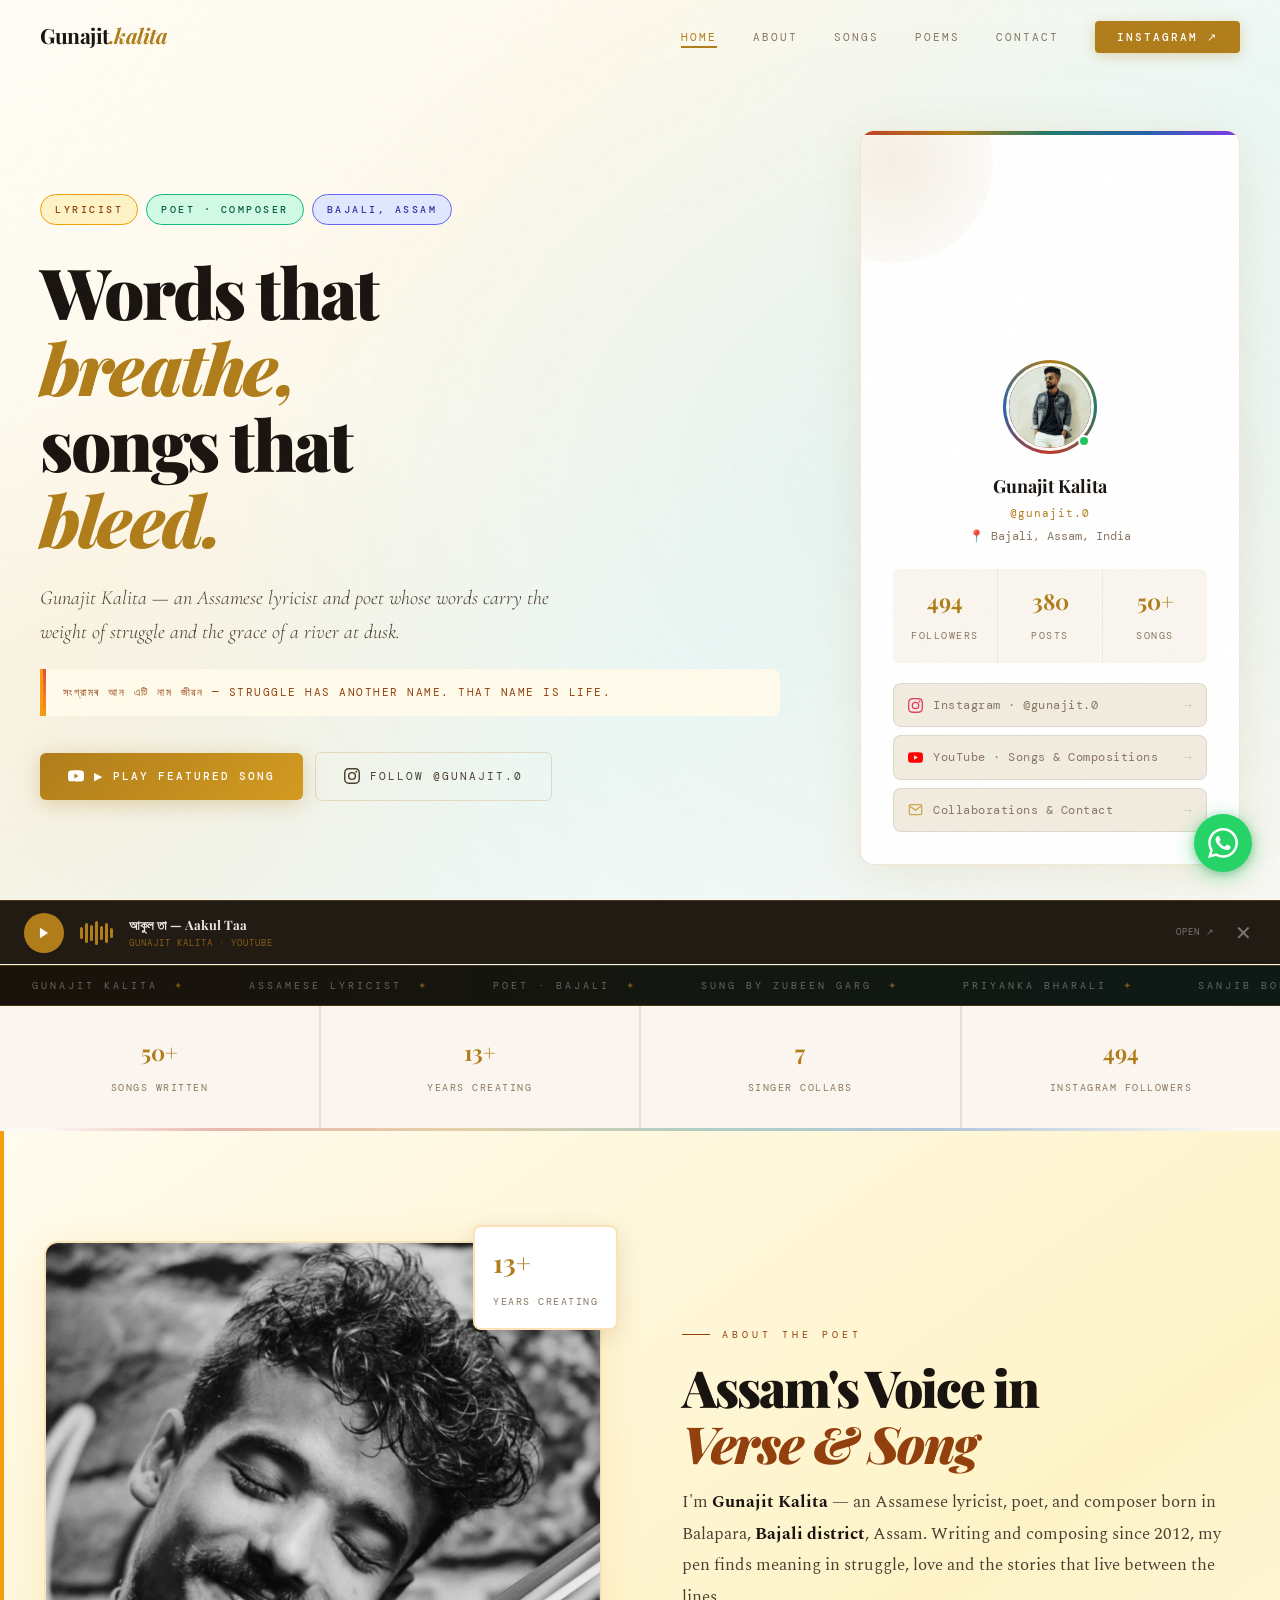
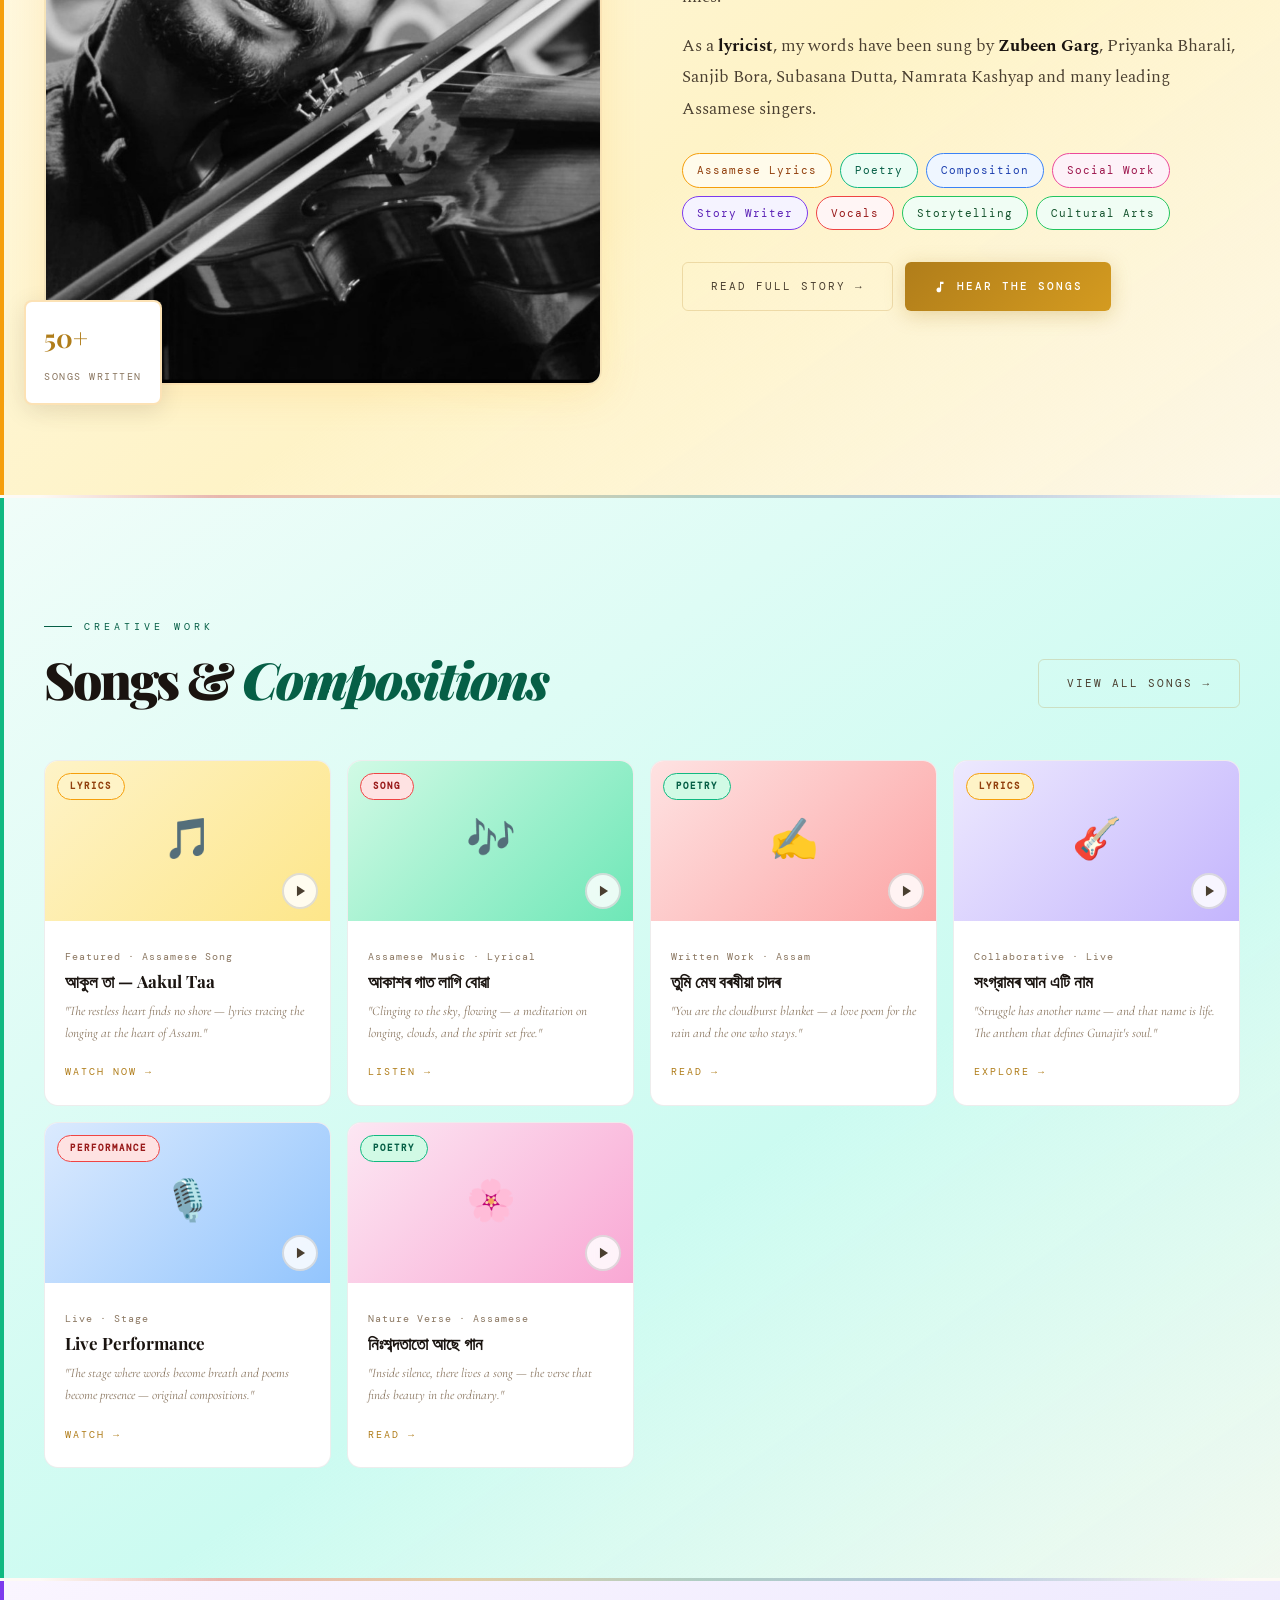
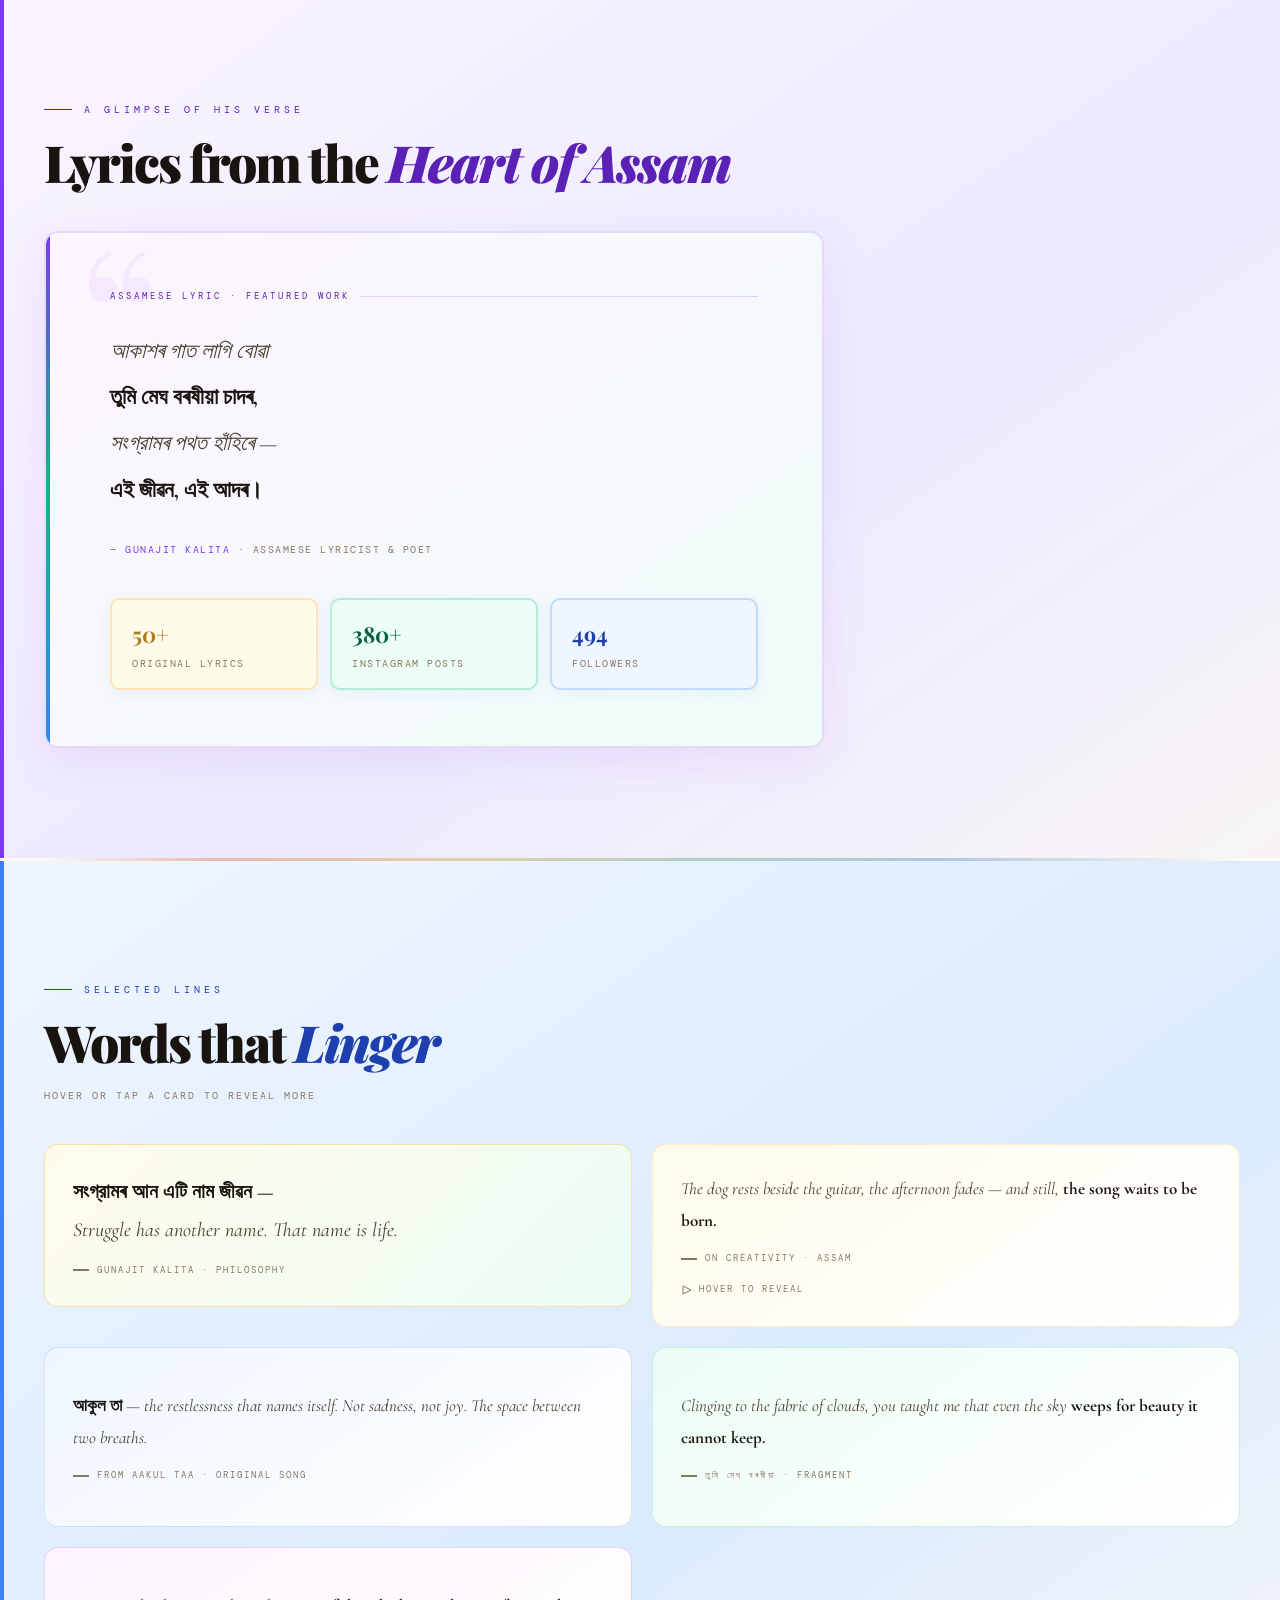
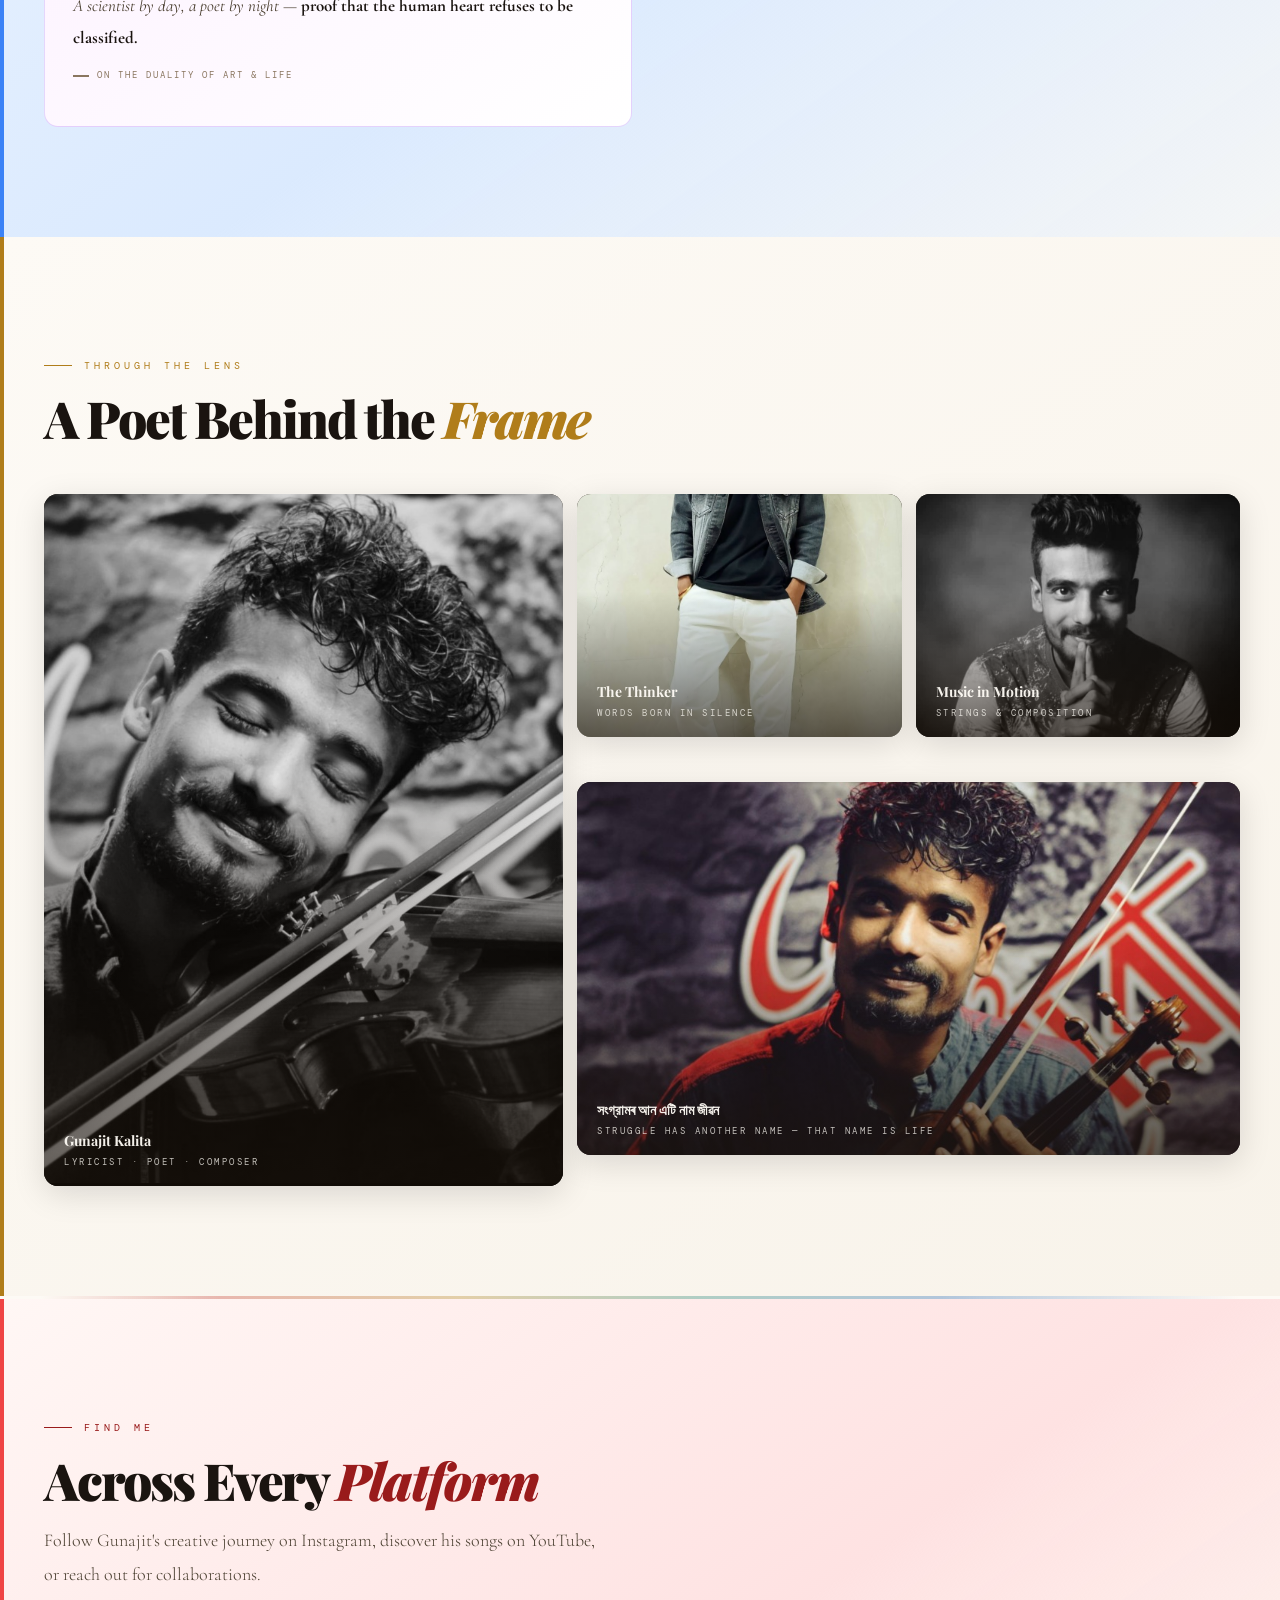
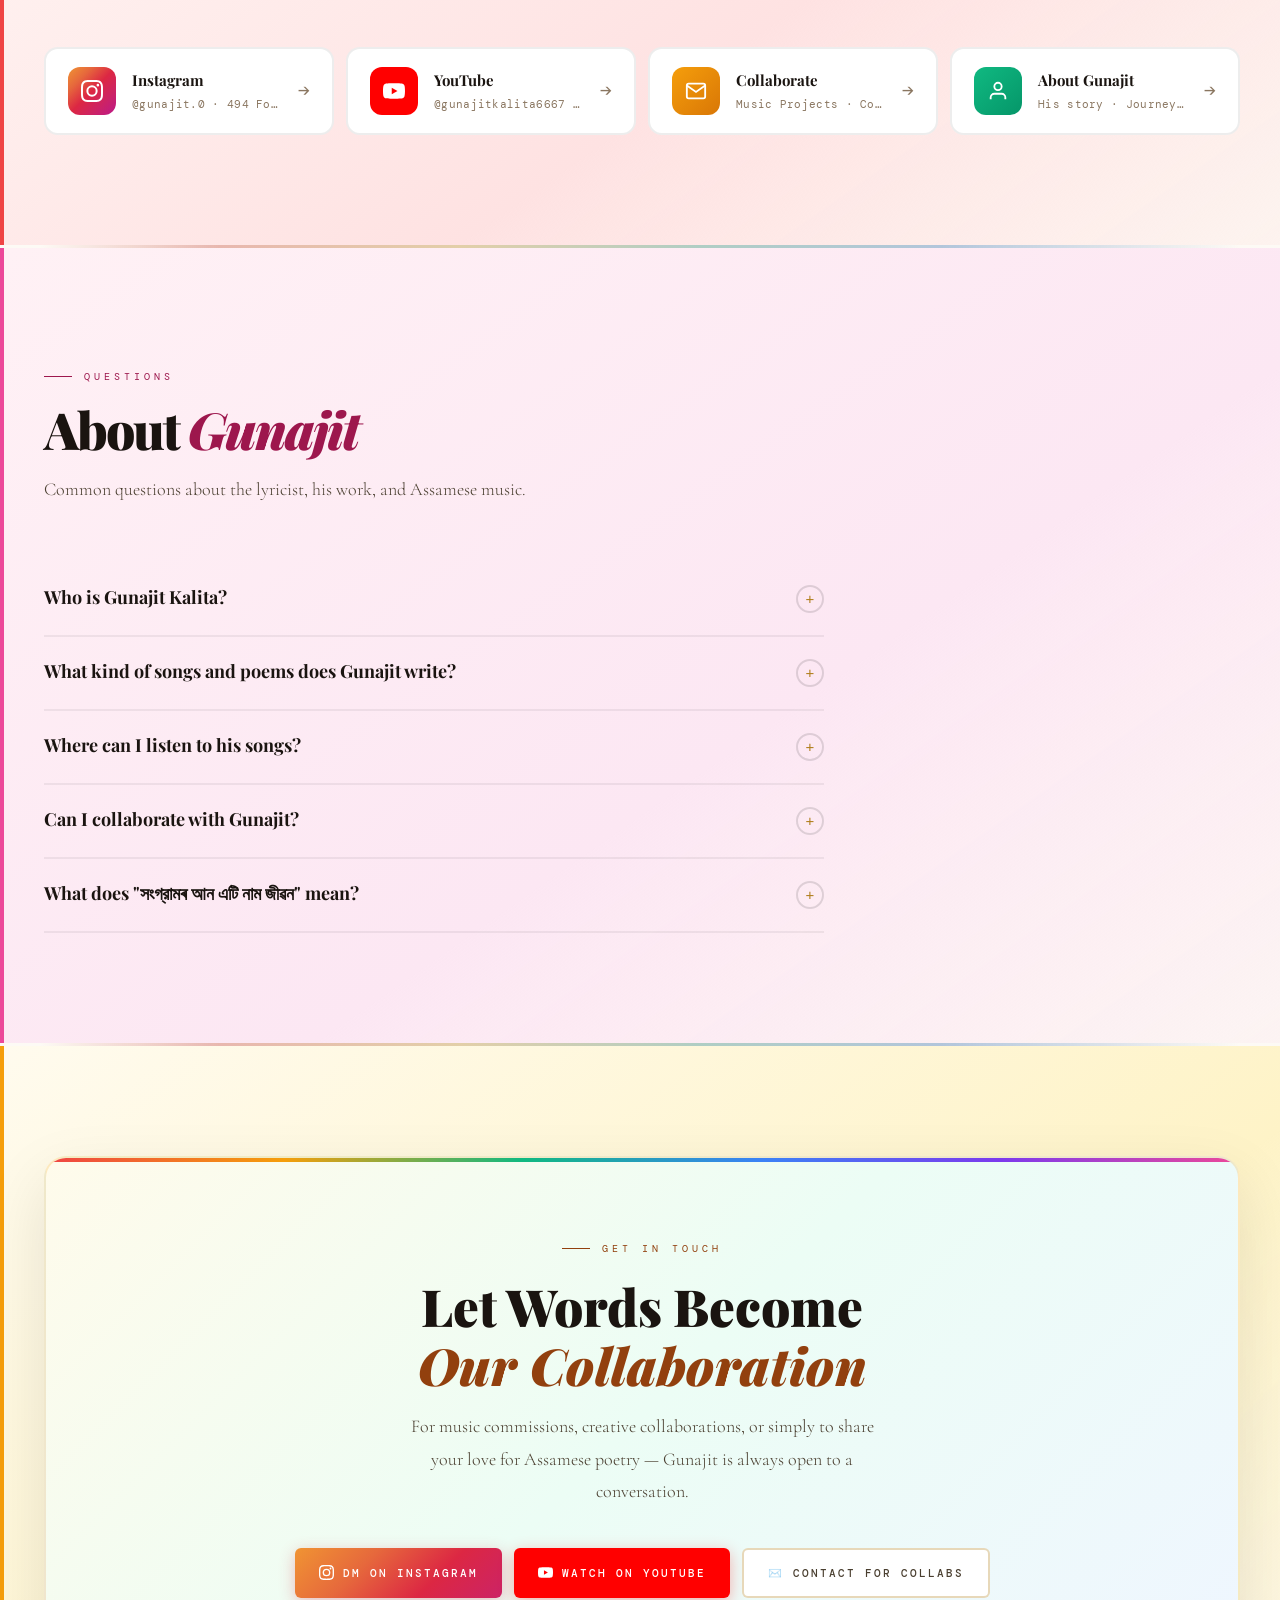
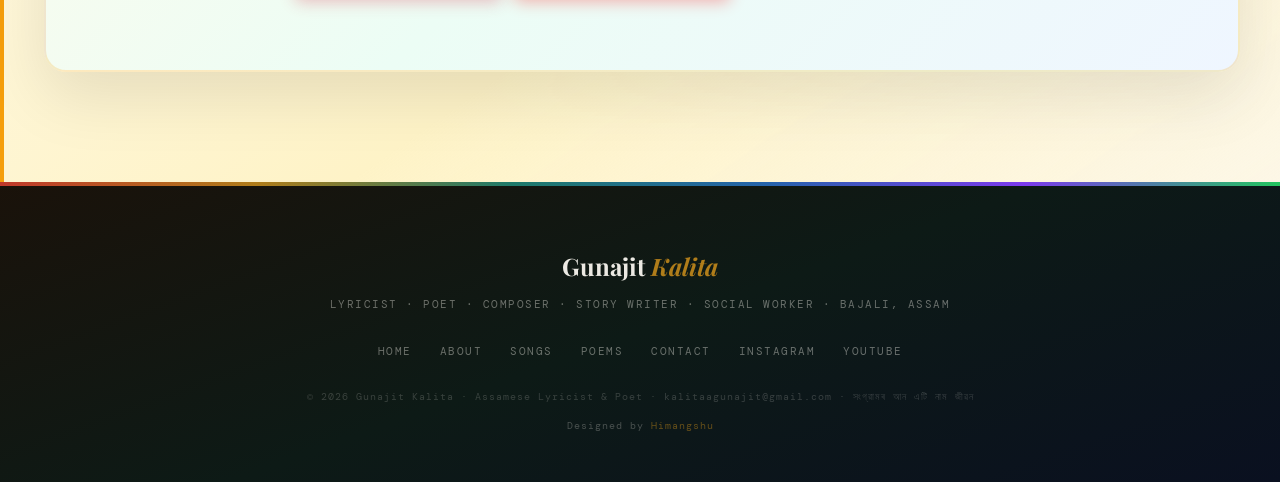
==== commit b56f0483: "Update index.html" ====
--- a/index.html
+++ b/index.html
@@ -1,108 +1,54 @@
 <!DOCTYPE html>
 <html lang="en">
 <head>
-  <meta name="google-site-verification" content="Y7HAcD4-tik6Ed_JMMSuXnI6-qL1G9U10HX8z_CHCy0" />
 <meta charset="UTF-8">
 <meta name="viewport" content="width=device-width, initial-scale=1.0">
-<title>Gunajit Kalita | Assamese Lyricist, Poet & Composer | Bajali, Assam | gunajit.0</title>
-<meta name="description" content="Gunajit Kalita — Assamese lyricist, poet and composer from Bajali, Assam. Songs sung by Zubeen Garg, Priyanka Bharali, Sanjib Bora and leading Assamese singers. Writing since 2012.">
+<title>Gunajit Kalita | Assamese Lyricist, Poet & Composer | Bajali, Assam</title>
+<meta name="description" content="Gunajit Kalita — Assamese lyricist, poet and composer from Bajali, Assam. Songs sung by Zubeen Garg, Priyanka Bharali, Sanjib Bora. Writing since 2012.">
 <meta name="keywords" content="Gunajit Kalita, Assamese lyricist, Bajali Assam, Zubeen Garg, Priyanka Bharali, Sanjib Bora, gunajit.0, Assam songwriter, Assamese poet">
 <meta name="author" content="Gunajit Kalita">
 <meta name="robots" content="index, follow">
 <link rel="icon" href="favicon.ico" type="image/x-icon">
 <link rel="canonical" href="https://gunajitkalita.github.io/">
-
-<!-- Open Graph (Facebook, WhatsApp, LinkedIn previews) -->
 <meta property="og:type" content="website">
 <meta property="og:url" content="https://gunajitkalita.github.io/">
 <meta property="og:title" content="Gunajit Kalita | Assamese Lyricist & Poet | gunajit.0">
-<meta property="og:description" content="Gunajit Kalita — Assamese lyricist, poet and composer from Bajali, Assam. Songs sung by Zubeen Garg, Priyanka Bharali, Sanjib Bora and leading Assamese singers.">
+<meta property="og:description" content="Gunajit Kalita — Assamese lyricist, poet and composer from Bajali, Assam. Songs sung by Zubeen Garg, Priyanka Bharali, Sanjib Bora.">
 <meta property="og:image" content="https://gunajitkalita.github.io/og-image.png">
 <meta property="og:locale" content="en_IN">
 <meta property="og:site_name" content="Gunajit Kalita">
-
-<!-- Twitter Card -->
 <meta name="twitter:card" content="summary_large_image">
 <meta name="twitter:site" content="@gunajit.0">
-<meta name="twitter:creator" content="@gunajit.0">
 <meta name="twitter:title" content="Gunajit Kalita | Assamese Lyricist & Poet">
 <meta name="twitter:description" content="Assamese lyricist, poet and composer from Assam. Songs, lyrics and poems rooted in struggle and grace.">
 <meta name="twitter:image" content="https://gunajitkalita.github.io/og-image.png">
-
-<!-- Structured Data: Person + WebSite (Google Knowledge Panel) -->
-<script type="application/ld+json">
-{
-  "@context": "https://schema.org",
-  "@graph": [
-    {
-      "@type": "Person",
-      "@id": "https://gunajitkalita.github.io/#gunajit",
-      "name": "Gunajit Kalita",
-      "alternateName": "gunajit.0",
-      "url": "https://gunajitkalita.github.io/",
-      "description": "Gunajit Kalita is an Assamese lyricist, poet, composer and social worker from Balapara, Bajali district, Assam, India. His songs have been sung by Zubeen Garg, Priyanka Bharali, Sanjib Bora, Subasana Dutta, Deba Geetz, Namrata Kashyap and Sanat. He has been writing and composing since 2012.",
-      "image": "https://gunajitkalita.github.io/og-image.png",
-      "jobTitle": ["Lyricist", "Poet", "Composer", "Story Writer", "Social Worker"],
-      "birthPlace": {"@type": "Place", "name": "Balapara, Bajali District, Assam, India"},
-      "email": "kalitaagunajit@gmail.com",
-      "knowsLanguage": ["Assamese", "Hindi", "English"],
-      "nationality": {
-        "@type": "Country",
-        "name": "India"
-      },
-      "address": {
-        "@type": "PostalAddress",
-        "addressRegion": "Assam",
-        "addressCountry": "IN"
-      },
-      "sameAs": [
-        "https://www.instagram.com/gunajit.0/",
-        "https://www.youtube.com/@gunajitkalita6667"
-      ]
-    },
-    {
-      "@type": "WebSite",
-      "@id": "https://gunajitkalita.github.io/#website",
-      "url": "https://gunajitkalita.github.io/",
-      "name": "Gunajit Kalita — Assamese Lyricist & Poet",
-      "description": "Official website of Gunajit Kalita — Assamese lyricist, poet and composer from Assam, India.",
-      "author": {"@id": "https://gunajitkalita.github.io/#gunajit"},
-      "inLanguage": ["en", "as"],
-      "potentialAction": {
-        "@type": "SearchAction",
-        "target": {
-          "@type": "EntryPoint",
-          "urlTemplate": "https://gunajitkalita.github.io/songs.html?q={search_term_string}"
-        },
-        "query-input": "required name=search_term_string"
-      }
-    }
-  ]
-}
-</script>
-
+<script type="application/ld+json">{"@context":"https://schema.org","@graph":[{"@type":"Person","@id":"https://gunajitkalita.github.io/#gunajit","name":"Gunajit Kalita","alternateName":"gunajit.0","url":"https://gunajitkalita.github.io/","description":"Gunajit Kalita is an Assamese lyricist, poet, composer and social worker from Balapara, Bajali district, Assam, India.","jobTitle":["Lyricist","Poet","Composer","Story Writer","Social Worker"],"birthPlace":{"@type":"Place","name":"Balapara, Bajali District, Assam, India"},"email":"kalitaagunajit@gmail.com","sameAs":["https://www.instagram.com/gunajit.0/","https://www.youtube.com/@gunajitkalita6667"]},{"@type":"WebSite","@id":"https://gunajitkalita.github.io/#website","url":"https://gunajitkalita.github.io/","name":"Gunajit Kalita — Assamese Lyricist & Poet","author":{"@id":"https://gunajitkalita.github.io/#gunajit"}}]}</script>
 <link rel="preconnect" href="https://fonts.googleapis.com">
 <link rel="preconnect" href="https://fonts.gstatic.com" crossorigin>
 <link href="https://fonts.googleapis.com/css2?family=Playfair+Display:ital,wght@0,400;0,700;0,900;1,400;1,700;1,900&family=Cormorant+Garamond:ital,wght@0,300;0,400;0,600;1,300;1,400;1,600&family=DM+Mono:wght@300;400;500&family=Spectral:ital,wght@0,300;0,400;0,600;1,300;1,400;1,600&display=swap" rel="stylesheet">
 <link rel="stylesheet" href="style.css">
 <style>
-/* ── INDEX-SPECIFIC ── */
-.hero{position:relative;min-height:100vh;display:flex;align-items:center;padding:130px 40px 100px;z-index:1;}
+/* ── HOME-SPECIFIC ── */
+.hero{position:relative;min-height:100vh;display:flex;align-items:center;padding:130px 40px 100px;z-index:1;overflow:hidden;}
 .hero-in{max-width:1200px;margin:0 auto;width:100%;display:grid;grid-template-columns:1fr 380px;gap:80px;align-items:center;}
 .eyebrow{display:flex;gap:8px;flex-wrap:wrap;margin-bottom:28px;}
-.badge{font-family:'DM Mono',monospace;font-size:10px;letter-spacing:2.5px;text-transform:uppercase;padding:6px 14px;border-radius:20px;border:1.5px solid;font-weight:500;}
-.ba{border-color:#f59e0b;color:#92400e;background:#fef3c7;}
-.bb{border-color:#10b981;color:#065f46;background:#d1fae5;}
-.bc{border-color:#6366f1;color:#3730a3;background:#e0e7ff;}
 .hero-sub{font-family:'Cormorant Garamond',serif;font-size:20px;font-weight:300;font-style:italic;color:var(--txt2);line-height:1.7;max-width:520px;margin-bottom:20px;}
-.hero-quote{font-family:'DM Mono',monospace;font-size:11px;letter-spacing:1.5px;color:#92400e;margin-bottom:36px;padding:12px 16px;border-left:3px solid #f59e0b;text-transform:uppercase;background:#fffbeb;border-radius:0 6px 6px 0;}
-.acts{display:flex;gap:12px;flex-wrap:wrap;}
-
-/* About preview section */
+.hero-quote{font-family:'DM Mono',monospace;font-size:11px;letter-spacing:1.5px;color:#92400e;margin-bottom:36px;padding:14px 18px 14px 20px;border-left:3px solid #f59e0b;text-transform:uppercase;background:#fffbeb;border-radius:0 8px 8px 0;position:relative;overflow:hidden;}
+.hero-quote::after{content:'';position:absolute;top:0;bottom:0;left:0;width:3px;background:linear-gradient(to bottom,#ef4444,#f59e0b);animation:gradLine 3s ease-in-out infinite;}
+@keyframes gradLine{0%,100%{opacity:1;}50%{opacity:.4;}}
+.acts{display:flex;gap:12px;flex-wrap:wrap;align-items:center;}
+/* scrolling ticker */
+.ticker-wrap{overflow:hidden;background:linear-gradient(90deg,#1a120a,#0d1a16);padding:11px 0;border-top:1px solid rgba(176,125,26,.3);border-bottom:1px solid rgba(176,125,26,.3);position:relative;z-index:2;}
+.ticker{display:flex;gap:0;animation:ticker 30s linear infinite;white-space:nowrap;width:max-content;}
+.ticker-item{font-family:'DM Mono',monospace;font-size:10px;letter-spacing:3px;text-transform:uppercase;color:rgba(255,252,245,.35);padding:0 32px;display:inline-flex;align-items:center;gap:16px;}
+.ticker-item span{color:rgba(176,125,26,.6);}
+@keyframes ticker{0%{transform:translateX(0);}100%{transform:translateX(-50%);}}
+/* about grid */
 .about-grid{display:grid;grid-template-columns:1fr 1fr;gap:80px;align-items:center;}
-.abox{background:linear-gradient(145deg,#fff8e8,#f0faf8);border:2px solid rgba(245,158,11,.25);border-radius:var(--rl);aspect-ratio:3/4;display:flex;align-items:center;justify-content:center;position:relative;overflow:hidden;box-shadow:0 8px 40px rgba(245,158,11,.15);}
-.abox::before{content:'';position:absolute;inset:0;background:linear-gradient(135deg,rgba(245,158,11,.06),transparent,rgba(16,185,129,.06));}
-.afloat{position:absolute;background:var(--card);border:2px solid rgba(245,158,11,.3);border-radius:var(--r);padding:14px 18px;box-shadow:0 6px 24px rgba(0,0,0,.10);}
+.abox{background:linear-gradient(145deg,#fff8e8,#f0faf8);border:2px solid rgba(245,158,11,.25);border-radius:var(--rl);aspect-ratio:3/4;position:relative;overflow:hidden;box-shadow:0 8px 40px rgba(245,158,11,.15);}
+.abox-img{width:100%;height:100%;object-fit:cover;object-position:top center;display:block;transition:transform .6s ease;}
+.abox:hover .abox-img{transform:scale(1.04);}
+.afloat{position:absolute;background:var(--card);border:2px solid rgba(245,158,11,.3);border-radius:var(--r);padding:14px 18px;box-shadow:0 6px 24px rgba(0,0,0,.10);z-index:2;}
 .af1{bottom:-20px;left:-20px;}.af2{top:-16px;right:-16px;}
 .afn{font-family:'Playfair Display',serif;font-size:26px;font-weight:700;color:#b07d1a;display:block;}
 .afl{font-size:10px;color:var(--txt3);font-family:'DM Mono',monospace;text-transform:uppercase;letter-spacing:1.5px;}
@@ -116,11 +62,9 @@
 .sk:nth-child(4){color:#9d174d;border-color:#ec4899;background:#fdf2f8;}
 .sk:nth-child(5){color:#5b21b6;border-color:#7c3aed;background:#f5f3ff;}
 .sk:nth-child(6){color:#991b1b;border-color:#ef4444;background:#fff5f5;}
-.sk:nth-child(7){color:#14532d;border-color:#22c55e;background:#f0fdf4;}
-.sk:nth-child(8){color:#1e3a5f;border-color:#60a5fa;background:#eff6ff;}
+.sk:nth-child(n+7){color:#14532d;border-color:#22c55e;background:#f0fdf4;}
 .sk:hover{transform:translateY(-2px);box-shadow:0 4px 12px rgba(0,0,0,.12);}
-
-/* Works grid */
+/* works grid */
 .wgrid{display:grid;grid-template-columns:repeat(auto-fill,minmax(280px,1fr));gap:16px;}
 .wcard{background:var(--card);border:1.5px solid rgba(0,0,0,.07);border-radius:var(--rl);overflow:hidden;text-decoration:none;color:var(--txt);transition:all .3s;}
 .wcard:hover{transform:translateY(-8px);box-shadow:0 24px 60px rgba(0,0,0,.14);}
@@ -145,8 +89,7 @@
 .wexc{font-size:13px;color:var(--txt3);line-height:1.7;font-family:'Cormorant Garamond',serif;font-style:italic;margin-bottom:12px;}
 .wread{font-family:'DM Mono',monospace;font-size:10px;letter-spacing:2px;text-transform:uppercase;color:var(--acc);display:inline-flex;align-items:center;gap:6px;transition:gap .2s;}
 .wcard:hover .wread{gap:10px;}
-
-/* Poem feature */
+/* poem card */
 .poem-card{background:linear-gradient(145deg,#fdf4ff,#f0fdf9);border:2px solid rgba(124,58,237,.15);border-radius:var(--rl);padding:56px 64px;position:relative;overflow:hidden;max-width:780px;box-shadow:0 12px 48px rgba(124,58,237,.10);}
 .poem-card::before{content:'\201C';position:absolute;top:-20px;left:32px;font-family:'Playfair Display',serif;font-size:200px;color:rgba(124,58,237,.06);line-height:1;pointer-events:none;}
 .poem-card::after{content:'';position:absolute;top:0;left:0;width:4px;height:100%;background:linear-gradient(180deg,#7c3aed,#10b981,#3b82f6);}
@@ -162,26 +105,19 @@
 .pstat:nth-child(2){border-color:rgba(16,185,129,.25);background:#ecfdf5;}
 .pstat:nth-child(3){border-color:rgba(59,130,246,.25);background:#eff6ff;}
 .pstat .psn{font-family:'Playfair Display',serif;font-size:22px;font-weight:700;color:var(--acc);display:block;}
-.pstat:nth-child(2) .psn{color:#065f46;}
-.pstat:nth-child(3) .psn{color:#1e40af;}
+.pstat:nth-child(2) .psn{color:#065f46;}.pstat:nth-child(3) .psn{color:#1e40af;}
 .pstat .psl{font-size:10px;color:var(--txt3);font-family:'DM Mono',monospace;text-transform:uppercase;letter-spacing:1.5px;margin-top:2px;display:block;}
-
-/* Lyric wall */
+/* lyric flip wall */
 .lyric-wall{display:grid;grid-template-columns:1fr 1fr;gap:20px;}
-.lyric-card{background:var(--card);border:2px solid rgba(0,0,0,.07);border-radius:var(--rl);padding:28px;position:relative;overflow:hidden;transition:all .3s;}
-.lyric-card:hover{transform:translateY(-4px);box-shadow:0 16px 40px rgba(0,0,0,.10);}
-.lyric-card::before{content:'\2665';position:absolute;bottom:12px;right:18px;font-size:52px;color:rgba(236,72,153,.07);}
-.lyric-card:nth-child(2){border-color:rgba(245,158,11,.2);background:linear-gradient(145deg,#fffbeb,#fff);}
-.lyric-card:nth-child(3){border-color:rgba(59,130,246,.2);background:linear-gradient(145deg,#eff6ff,#fff);}
-.lyric-card:nth-child(4){border-color:rgba(16,185,129,.2);background:linear-gradient(145deg,#ecfdf5,#fff);}
-.lyric-card:nth-child(5){border-color:rgba(124,58,237,.2);background:linear-gradient(145deg,#f5f3ff,#fff);}
-.lyric-line{font-family:'Cormorant Garamond',serif;font-size:17px;font-style:italic;color:var(--txt2);line-height:1.9;margin-bottom:14px;}
-.lyric-line strong{color:var(--txt);font-style:normal;}
+.lyric-flip-inner{position:relative;}
+.lyric-face{background:var(--card);border:1.5px solid rgba(0,0,0,.07);border-radius:var(--rl);padding:28px;transition:all .25s;}
+.lyric-flip:hover .lyric-face{border-color:rgba(176,125,26,.3);box-shadow:0 12px 36px rgba(176,125,26,.1);}
+.lyric-text{font-family:'Cormorant Garamond',serif;font-size:17px;font-style:italic;color:var(--txt2);line-height:1.9;margin-bottom:14px;}
+.lyric-text strong{color:var(--txt);font-style:normal;}
 .lyric-source{font-family:'DM Mono',monospace;font-size:9px;letter-spacing:2px;text-transform:uppercase;color:var(--txt3);display:flex;align-items:center;gap:8px;}
 .lyric-source::before{content:'';width:16px;height:2px;background:currentColor;}
-.lyric-card.featured{grid-column:span 2;background:linear-gradient(135deg,#fffbeb,#ecfdf5);border-color:rgba(245,158,11,.3);}
-
-/* Links */
+.lyric-face.featured{grid-column:span 2;background:linear-gradient(135deg,#fffbeb,#ecfdf5);border-color:rgba(245,158,11,.3);}
+/* links */
 .lgrid{display:grid;grid-template-columns:repeat(auto-fill,minmax(280px,1fr));gap:12px;}
 .lcard{display:flex;align-items:center;gap:16px;padding:18px 22px;background:var(--card);border:2px solid rgba(0,0,0,.07);border-radius:var(--rl);text-decoration:none;color:var(--txt);transition:all .3s;}
 .lcard:hover{transform:translateY(-4px);box-shadow:0 16px 40px rgba(0,0,0,.12);}
@@ -199,45 +135,14 @@
 .larr{color:var(--txt3);font-size:18px;transition:transform .2s,color .2s;flex-shrink:0;}
 .lcard:hover .larr{transform:translateX(5px);color:var(--acc);}
 
-/* FAQ */
-.faq-wrap{max-width:780px;}
-.fi{border-bottom:2px solid rgba(0,0,0,.06);}
-.fq{width:100%;display:flex;align-items:start;justify-content:space-between;gap:16px;padding:22px 0;background:none;border:none;color:var(--txt);cursor:pointer;text-align:left;transition:color .2s;}
-.fq:hover{color:#92400e;}
-.fqt{font-family:'Playfair Display',serif;font-size:18px;font-weight:700;line-height:1.35;flex:1;}
-.fico{min-width:28px;height:28px;border-radius:50%;border:2px solid rgba(0,0,0,.12);display:flex;align-items:center;justify-content:center;font-size:15px;flex-shrink:0;color:var(--acc);transition:all .3s;background:transparent;}
-.fi.on .fico{transform:rotate(45deg);background:linear-gradient(135deg,#f59e0b,#d97706);color:#fff;border-color:transparent;}
-.fa{font-size:15px;color:var(--txt2);line-height:1.85;max-height:0;overflow:hidden;transition:max-height .4s ease,padding .3s;font-family:'Spectral',serif;}
-.fi.on .fa{max-height:500px;padding-bottom:22px;}
-
-/* CTA box */
-.ctabox{background:linear-gradient(135deg,#fffbeb,#ecfdf5,#eff6ff);border:2px solid rgba(245,158,11,.2);border-radius:var(--rxl);padding:72px;text-align:center;position:relative;overflow:hidden;box-shadow:0 24px 64px rgba(0,0,0,.10);}
-.ctabox::before{content:'';position:absolute;top:0;left:0;right:0;height:4px;background:linear-gradient(90deg,#ef4444,#f59e0b,#10b981,#3b82f6,#7c3aed,#ec4899);}
-.ctabox *{position:relative;z-index:1;}
-.ctabox h2{font-family:'Playfair Display',serif;font-size:clamp(26px,4vw,52px);font-weight:900;line-height:1.15;margin-bottom:16px;}
-.ctabox h2 em{color:#92400e;font-style:italic;}
-.ctabox p{font-family:'Cormorant Garamond',serif;font-size:18px;font-weight:300;color:var(--txt2);max-width:480px;margin:0 auto 40px;line-height:1.8;}
-.ctabtns{display:flex;gap:12px;justify-content:center;flex-wrap:wrap;}
-.ctabtn-ig{display:inline-flex;align-items:center;gap:9px;background:linear-gradient(135deg,#f09433,#e6683c,#dc2743,#cc2366);color:white;padding:14px 24px;border-radius:6px;font-family:'DM Mono',monospace;font-weight:500;font-size:11px;letter-spacing:2px;text-transform:uppercase;text-decoration:none;transition:all .3s;box-shadow:0 4px 16px rgba(220,39,67,.3);}
-.ctabtn-ig:hover{transform:translateY(-2px);box-shadow:0 10px 32px rgba(220,39,67,.5);}
-.ctabtn-yt{display:inline-flex;align-items:center;gap:9px;background:#FF0000;color:white;padding:14px 24px;border-radius:6px;font-family:'DM Mono',monospace;font-weight:500;font-size:11px;letter-spacing:2px;text-transform:uppercase;text-decoration:none;transition:all .3s;box-shadow:0 4px 16px rgba(255,0,0,.3);}
-.ctabtn-yt:hover{transform:translateY(-2px);box-shadow:0 10px 32px rgba(255,0,0,.5);}
-.ctabtn-out{display:inline-flex;align-items:center;gap:9px;background:white;color:var(--txt2);padding:14px 24px;border-radius:6px;font-family:'DM Mono',monospace;font-weight:500;font-size:11px;letter-spacing:2px;text-transform:uppercase;text-decoration:none;border:2px solid rgba(176,125,26,.3);transition:all .3s;}
-.ctabtn-out:hover{border-color:var(--acc);color:var(--acc);transform:translateY(-1px);box-shadow:0 6px 20px rgba(176,125,26,.2);}
-
-/* ── MOBILE BREAKPOINTS ── */
 @media(max-width:960px){
   .hero-in{grid-template-columns:1fr;}
-  /* Desktop pcard hidden on mobile — we show pcard-mobile instead */
   .pcard{display:none;}
   .pcard-mobile{display:block;}
   .about-grid{grid-template-columns:1fr;}
-  /* Show about image on mobile as a smaller banner */
   .avis{display:block;}
-  .avis .abox{aspect-ratio:3/2;max-height:320px;}
-  .avis .afloat{display:block;}
   .lyric-wall{grid-template-columns:1fr;}
-  .lyric-card.featured{grid-column:span 1;}
+  .lyric-face.featured{grid-column:span 1;}
 }
 @media(max-width:768px){
   .hero{padding:96px 20px 72px;}
@@ -245,26 +150,23 @@
   .poem-card{padding:32px 22px;}
   .poem-text{font-size:19px;}
   .pstat{min-width:calc(50% - 6px);}
-  .ctabox{padding:44px 24px;}
-  .ctabtns{flex-direction:column;align-items:stretch;}
-  .ctabtn-ig,.ctabtn-yt,.ctabtn-out{width:100%;justify-content:center;}
-  .fqt{font-size:16px;}
   .lgrid{grid-template-columns:1fr;}
   .lt-desc{white-space:normal;}
 }
 @media(max-width:560px){
   .hero{padding:88px 16px 64px;}
-  .lyric-line{font-size:15px;}
+  .lyric-text{font-size:15px;}
   .wgrid{grid-template-columns:1fr;}
   .poem-stats{flex-direction:column;}
   .pstat{min-width:auto;}
-  .afloat{padding:10px 12px;}
   .af1{bottom:-10px;left:-10px;}.af2{top:-10px;right:-10px;}
   .afn{font-size:20px;}
 }
 </style>
 </head>
 <body>
+<div id="read-progress"></div>
+<div id="cursor-glow"></div>
 <div class="ink ink1" aria-hidden="true"></div>
 <div class="ink ink2" aria-hidden="true"></div>
 
@@ -283,38 +185,38 @@
     <button class="mbtn" onclick="toggleMenu()" aria-label="Menu" aria-expanded="false" id="mbtn">☰</button>
   </div>
 </nav>
-
 <div class="mmenu" id="mmenu">
-  <a href="index.html" onclick="toggleMenu()">Home</a>
-  <a href="about.html" onclick="toggleMenu()">About</a>
-  <a href="songs.html" onclick="toggleMenu()">Songs</a>
-  <a href="poems.html" onclick="toggleMenu()">Poems</a>
-  <a href="contact.html" onclick="toggleMenu()">Contact</a>
-  <a href="https://www.instagram.com/gunajit.0/" target="_blank" rel="noopener" onclick="toggleMenu()" style="color:var(--acc);">Instagram ↗</a>
-  <a href="https://www.youtube.com/@gunajitkalita6667/videos" target="_blank" rel="noopener" onclick="toggleMenu()">YouTube ↗</a>
+  <a href="index.html" onclick="closeMenu()">Home</a>
+  <a href="about.html" onclick="closeMenu()">About</a>
+  <a href="songs.html" onclick="closeMenu()">Songs</a>
+  <a href="poems.html" onclick="closeMenu()">Poems</a>
+  <a href="contact.html" onclick="closeMenu()">Contact</a>
+  <a href="https://www.instagram.com/gunajit.0/" target="_blank" rel="noopener" onclick="closeMenu()" style="color:var(--acc);">Instagram ↗</a>
+  <a href="https://www.youtube.com/@gunajitkalita6667/videos" target="_blank" rel="noopener" onclick="closeMenu()">YouTube ↗</a>
 </div>
 
 <!-- HERO -->
-<section class="hero hero-rainbow" style="position:relative;background:linear-gradient(145deg,#fffbf5 0%,#fff8ee 50%,#f0fff8 100%)">
-  <div class="hero-in">
+<section class="hero" style="position:relative;background:linear-gradient(145deg,#fffbf5 0%,#fff8ee 50%,#f0fff8 100%);">
+  <div class="hero-bg"></div>
+  <div class="hero-in" style="position:relative;z-index:1;">
     <div>
       <div class="eyebrow fu">
         <span class="badge ba">Lyricist</span>
         <span class="badge bb">Poet · Composer</span>
         <span class="badge bc">Bajali, Assam</span>
       </div>
-      <h1 class="h1 fu">
+      <h1 class="h1 fu" style="position:relative;">
         <span>Words that</span>
-        <em>breathe,</em>
+        <em id="typed-word">breathe,</em>
         <span>songs that</span>
         <em>bleed.</em>
       </h1>
       <p class="hero-sub fu">Gunajit Kalita — an Assamese lyricist and poet whose words carry the weight of struggle and the grace of a river at dusk.</p>
-      <p class="hero-quote fu">সংগ্রামৰ আন এটি নাম জীৱন — struggle has another name. That name is life.</p>
+      <div class="hero-quote fu">সংগ্রামৰ আন এটি নাম জীৱন — struggle has another name. That name is life.</div>
       <div class="acts fu">
-        <a href="https://www.youtube.com/@gunajitkalita6667/videos" target="_blank" rel="noopener" class="btn-gold">
+        <a href="https://www.youtube.com/@gunajitkalita6667/videos" target="_blank" rel="noopener" class="btn-gold" onclick="showPlayer('আকুল তা — Aakul Taa','https://youtu.be/tJjKkElP1v8')">
           <svg viewBox="0 0 24 24" fill="currentColor" width="16" height="16"><path d="M23.498 6.186a3.016 3.016 0 00-2.122-2.136C19.505 3.545 12 3.545 12 3.545s-7.505 0-9.377.505A3.017 3.017 0 00.502 6.186C0 8.07 0 12 0 12s0 3.93.502 5.814a3.016 3.016 0 002.122 2.136c1.871.505 9.376.505 9.376.505s7.505 0 9.377-.505a3.015 3.015 0 002.122-2.136C24 15.93 24 12 24 12s0-3.93-.502-5.814zM9.545 15.568V8.432L15.818 12l-6.273 3.568z"/></svg>
-          Watch on YouTube
+          ▶ Play Featured Song
         </a>
         <a href="https://www.instagram.com/gunajit.0/" target="_blank" rel="noopener" class="btn-ghost">
           <svg viewBox="0 0 24 24" fill="currentColor" width="16" height="16"><path d="M12 2.163c3.204 0 3.584.012 4.85.07 3.252.148 4.771 1.691 4.919 4.919.058 1.265.069 1.645.069 4.849 0 3.205-.012 3.584-.069 4.849-.149 3.225-1.664 4.771-4.919 4.919-1.266.058-1.644.07-4.85.07-3.204 0-3.584-.012-4.849-.07-3.26-.149-4.771-1.699-4.919-4.92-.058-1.265-.07-1.644-.07-4.849 0-3.204.013-3.583.07-4.849.149-3.227 1.664-4.771 4.919-4.919 1.266-.057 1.645-.069 4.849-.069zM12 0C8.741 0 8.333.014 7.053.072 2.695.272.273 2.69.073 7.052.014 8.333 0 8.741 0 12c0 3.259.014 3.668.072 4.948.2 4.358 2.618 6.78 6.98 6.98C8.333 23.986 8.741 24 12 24c3.259 0 3.668-.014 4.948-.072 4.354-.2 6.782-2.618 6.979-6.98.059-1.28.073-1.689.073-4.948 0-3.259-.014-3.667-.072-4.947-.196-4.354-2.617-6.78-6.979-6.98C15.668.014 15.259 0 12 0zm0 5.838a6.162 6.162 0 100 12.324 6.162 6.162 0 000-12.324zM12 16a4 4 0 110-8 4 4 0 010 8zm6.406-11.845a1.44 1.44 0 100 2.881 1.44 1.44 0 000-2.881z"/></svg>
@@ -322,7 +224,7 @@
         </a>
       </div>
 
-      <!-- MOBILE PROFILE CARD — shown only on mobile (<960px) -->
+      <!-- MOBILE PROFILE CARD -->
       <div class="pcard-mobile fu">
         <div style="display:flex;align-items:center;gap:16px;margin-bottom:20px;">
           <div style="position:relative;width:64px;height:64px;flex-shrink:0;">
@@ -339,9 +241,9 @@
           </div>
         </div>
         <div class="srow" style="margin-bottom:16px;">
-          <div class="scell"><span class="sn">494</span><span class="sl">Followers</span></div>
-          <div class="scell"><span class="sn">380</span><span class="sl">Posts</span></div>
-          <div class="scell"><span class="sn">50+</span><span class="sl">Songs</span></div>
+          <div class="scell"><span class="sn" data-count="494">0</span><span class="sl">Followers</span></div>
+          <div class="scell"><span class="sn" data-count="380">0</span><span class="sl">Posts</span></div>
+          <div class="scell"><span class="sn" data-count="50" data-suffix="+">0</span><span class="sl">Songs</span></div>
         </div>
         <div style="display:flex;gap:8px;">
           <a href="https://www.instagram.com/gunajit.0/" target="_blank" rel="noopener" style="flex:1;display:flex;align-items:center;justify-content:center;gap:6px;padding:10px;background:linear-gradient(135deg,#f09433,#dc2743);color:#fff;border-radius:6px;font-family:'DM Mono',monospace;font-size:10px;letter-spacing:1px;text-decoration:none;font-weight:500;">
@@ -356,37 +258,69 @@
       </div>
     </div>
 
-    <div class="pcard fr">
+    <!-- DESKTOP PROFILE CARD -->
+    <div class="pcard fr" id="pcardDesktop" onmousemove="pcardGlow(event,this)">
+      <div class="pcard-glow" id="pcardGlow"></div>
       <div class="aw">
         <div class="aring"></div>
-        <div class="ains" style="overflow:hidden;background:none;padding:0;border:3px solid var(--bg);">
-          <img src="gunajit-2.jpg" alt="Gunajit Kalita" style="width:100%;height:100%;object-fit:cover;object-position:center top;display:block;border-radius:50%;">
-        </div>
+        <div class="ains"><img src="gunajit-2.jpg" alt="Gunajit Kalita" style="border-radius:50%;"></div>
         <div class="adot"></div>
       </div>
       <div class="pname">Gunajit Kalita</div>
       <div class="phandle">@gunajit.0</div>
       <div class="ploc">📍 Bajali, Assam, India</div>
       <div class="srow">
-        <div class="scell"><span class="sn">494</span><span class="sl">Followers</span></div>
-        <div class="scell"><span class="sn">380</span><span class="sl">Posts</span></div>
-        <div class="scell"><span class="sn">50+</span><span class="sl">Songs</span></div>
+        <div class="scell"><span class="sn" data-count="494">0</span><span class="sl">Followers</span></div>
+        <div class="scell"><span class="sn" data-count="380">0</span><span class="sl">Posts</span></div>
+        <div class="scell"><span class="sn" data-count="50" data-suffix="+">0</span><span class="sl">Songs</span></div>
       </div>
       <div class="qlinks">
         <a href="https://www.instagram.com/gunajit.0/" target="_blank" rel="noopener" class="ql">
-          <svg viewBox="0 0 24 24" fill="#E4405F"><path d="M12 2.163c3.204 0 3.584.012 4.85.07 3.252.148 4.771 1.691 4.919 4.919.058 1.265.069 1.645.069 4.849 0 3.205-.012 3.584-.069 4.849-.149 3.225-1.664 4.771-4.919 4.919-1.266.058-1.644.07-4.85.07-3.204 0-3.584-.012-4.849-.07-3.26-.149-4.771-1.699-4.919-4.92-.058-1.265-.07-1.644-.07-4.849 0-3.204.013-3.583.07-4.849.149-3.227 1.664-4.771 4.919-4.919 1.266-.057 1.645-.069 4.849-.069zM12 0C8.741 0 8.333.014 7.053.072 2.695.272.273 2.69.073 7.052.014 8.333 0 8.741 0 12c0 3.259.014 3.668.072 4.948.2 4.358 2.618 6.78 6.98 6.98C8.333 23.986 8.741 24 12 24c3.259 0 3.668-.014 4.948-.072 4.354-.2 6.782-2.618 6.979-6.98.059-1.28.073-1.689.073-4.948 0-3.259-.014-3.667-.072-4.947-.196-4.354-2.617-6.78-6.979-6.98C15.668.014 15.259 0 12 0zm0 5.838a6.162 6.162 0 100 12.324 6.162 6.162 0 000-12.324zM12 16a4 4 0 110-8 4 4 0 010 8zm6.406-11.845a1.44 1.44 0 100 2.881 1.44 1.44 0 000-2.881z"/></svg>
+          <svg viewBox="0 0 24 24" fill="#E4405F" width="15" height="15"><path d="M12 2.163c3.204 0 3.584.012 4.85.07 3.252.148 4.771 1.691 4.919 4.919.058 1.265.069 1.645.069 4.849 0 3.205-.012 3.584-.069 4.849-.149 3.225-1.664 4.771-4.919 4.919-1.266.058-1.644.07-4.85.07-3.204 0-3.584-.012-4.849-.07-3.26-.149-4.771-1.699-4.919-4.92-.058-1.265-.07-1.644-.07-4.849 0-3.204.013-3.583.07-4.849.149-3.227 1.664-4.771 4.919-4.919 1.266-.057 1.645-.069 4.849-.069zM12 0C8.741 0 8.333.014 7.053.072 2.695.272.273 2.69.073 7.052.014 8.333 0 8.741 0 12c0 3.259.014 3.668.072 4.948.2 4.358 2.618 6.78 6.98 6.98C8.333 23.986 8.741 24 12 24c3.259 0 3.668-.014 4.948-.072 4.354-.2 6.782-2.618 6.979-6.98.059-1.28.073-1.689.073-4.948 0-3.259-.014-3.667-.072-4.947-.196-4.354-2.617-6.78-6.979-6.98C15.668.014 15.259 0 12 0zm0 5.838a6.162 6.162 0 100 12.324 6.162 6.162 0 000-12.324zM12 16a4 4 0 110-8 4 4 0 010 8zm6.406-11.845a1.44 1.44 0 100 2.881 1.44 1.44 0 000-2.881z"/></svg>
           Instagram · @gunajit.0 <span class="ql-arr">→</span>
         </a>
         <a href="https://www.youtube.com/@gunajitkalita6667/videos" target="_blank" rel="noopener" class="ql">
-          <svg viewBox="0 0 24 24" fill="#FF0000"><path d="M23.498 6.186a3.016 3.016 0 00-2.122-2.136C19.505 3.545 12 3.545 12 3.545s-7.505 0-9.377.505A3.017 3.017 0 00.502 6.186C0 8.07 0 12 0 12s0 3.93.502 5.814a3.016 3.016 0 002.122 2.136c1.871.505 9.376.505 9.376.505s7.505 0 9.377-.505a3.015 3.015 0 002.122-2.136C24 15.93 24 12 24 12s0-3.93-.502-5.814zM9.545 15.568V8.432L15.818 12l-6.273 3.568z"/></svg>
+          <svg viewBox="0 0 24 24" fill="#FF0000" width="15" height="15"><path d="M23.498 6.186a3.016 3.016 0 00-2.122-2.136C19.505 3.545 12 3.545 12 3.545s-7.505 0-9.377.505A3.017 3.017 0 00.502 6.186C0 8.07 0 12 0 12s0 3.93.502 5.814a3.016 3.016 0 002.122 2.136c1.871.505 9.376.505 9.376.505s7.505 0 9.377-.505a3.015 3.015 0 002.122-2.136C24 15.93 24 12 24 12s0-3.93-.502-5.814zM9.545 15.568V8.432L15.818 12l-6.273 3.568z"/></svg>
           YouTube · Songs & Compositions <span class="ql-arr">→</span>
         </a>
         <a href="contact.html" class="ql">
-          <svg viewBox="0 0 24 24" fill="none" stroke="#c9a84c" stroke-width="2"><path d="M4 4h16c1.1 0 2 .9 2 2v12c0 1.1-.9 2-2 2H4c-1.1 0-2-.9-2-2V6c0-1.1.9-2 2-2z"/><polyline points="22,6 12,13 2,6"/></svg>
+          <svg viewBox="0 0 24 24" fill="none" stroke="#c9a84c" stroke-width="2" width="15" height="15"><path d="M4 4h16c1.1 0 2 .9 2 2v12c0 1.1-.9 2-2 2H4c-1.1 0-2-.9-2-2V6c0-1.1.9-2 2-2z"/><polyline points="22,6 12,13 2,6"/></svg>
           Collaborations & Contact <span class="ql-arr">→</span>
         </a>
       </div>
     </div>
+  </div>
+</section>
+
+<!-- SCROLLING TICKER -->
+<div class="ticker-wrap" aria-hidden="true">
+  <div class="ticker">
+    <span class="ticker-item">Gunajit Kalita <span>✦</span></span>
+    <span class="ticker-item">Assamese Lyricist <span>✦</span></span>
+    <span class="ticker-item">Poet · Bajali <span>✦</span></span>
+    <span class="ticker-item">Sung by Zubeen Garg <span>✦</span></span>
+    <span class="ticker-item">Priyanka Bharali <span>✦</span></span>
+    <span class="ticker-item">Sanjib Bora <span>✦</span></span>
+    <span class="ticker-item">50+ Songs <span>✦</span></span>
+    <span class="ticker-item">সংগ্রামৰ আন এটি নাম জীৱন <span>✦</span></span>
+    <span class="ticker-item">Gunajit Kalita <span>✦</span></span>
+    <span class="ticker-item">Assamese Lyricist <span>✦</span></span>
+    <span class="ticker-item">Poet · Bajali <span>✦</span></span>
+    <span class="ticker-item">Sung by Zubeen Garg <span>✦</span></span>
+    <span class="ticker-item">Priyanka Bharali <span>✦</span></span>
+    <span class="ticker-item">Sanjib Bora <span>✦</span></span>
+    <span class="ticker-item">50+ Songs <span>✦</span></span>
+    <span class="ticker-item">সংগ্রামৰ আন এটি নাম জীৱন <span>✦</span></span>
+  </div>
+</div>
+
+<!-- ANIMATED STAT STRIP -->
+<section class="sec" style="padding:0;background:var(--bg1);">
+  <div class="stat-strip" style="border-radius:0;margin:0;">
+    <div class="stat-cell fu"><span class="sn" data-count="50" data-suffix="+">0</span><span class="sl">Songs Written</span></div>
+    <div class="stat-cell fu"><span class="sn" data-count="13" data-suffix="+">0</span><span class="sl">Years Creating</span></div>
+    <div class="stat-cell fu"><span class="sn" data-count="7">0</span><span class="sl">Singer Collabs</span></div>
+    <div class="stat-cell fu"><span class="sn" data-count="494">0</span><span class="sl">Instagram Followers</span></div>
   </div>
 </section>
 
@@ -398,24 +332,28 @@
     <div class="about-grid">
       <div class="avis fl" style="position:relative;">
         <div class="abox">
-          <img src="gunajit-1.jpg" alt="Gunajit Kalita — Assamese Lyricist and Poet from Bajali, Assam" class="abox-photo" loading="lazy">
-        </div>
-        <div class="afloat af1"><span class="afn">50+</span><span class="afl">Songs Written</span></div>
+          <img src="gunajit-1.jpg" alt="Gunajit Kalita" class="abox-img" loading="lazy">
+        </div>
+        <div class="afloat af1"><span class="afn" data-count="50" data-suffix="+">50+</span><span class="afl">Songs Written</span></div>
         <div class="afloat af2"><span class="afn">13+</span><span class="afl">Years Creating</span></div>
       </div>
       <div class="abody fr">
         <span class="lbl">About the Poet</span>
         <h2 class="h2">Assam's Voice in<br><em>Verse & Song</em></h2>
         <p>I'm <strong>Gunajit Kalita</strong> — an Assamese lyricist, poet, and composer born in Balapara, <strong>Bajali district</strong>, Assam. Writing and composing since 2012, my pen finds meaning in struggle, love and the stories that live between the lines.</p>
-        <p>As a <strong>lyricist</strong>, my words have been sung by <strong>Zubeen Garg</strong>, Priyanka Bharali, Sanjib Bora, Subasana Dutta, Namrata Kashyap and many leading Assamese singers. As a <strong>poet, story writer and social worker</strong>, I believe art is never far from service.</p>
+        <p>As a <strong>lyricist</strong>, my words have been sung by <strong>Zubeen Garg</strong>, Priyanka Bharali, Sanjib Bora, Subasana Dutta, Namrata Kashyap and many leading Assamese singers.</p>
         <div class="skills">
           <span class="sk">Assamese Lyrics</span><span class="sk">Poetry</span>
           <span class="sk">Composition</span><span class="sk">Social Work</span>
           <span class="sk">Story Writer</span><span class="sk">Vocals</span>
           <span class="sk">Storytelling</span><span class="sk">Cultural Arts</span>
         </div>
-        <div style="margin-top:32px;">
+        <div style="margin-top:32px;display:flex;gap:12px;flex-wrap:wrap;">
           <a href="about.html" class="btn-ghost">Read Full Story →</a>
+          <a href="songs.html" class="btn-gold">
+            <svg viewBox="0 0 24 24" fill="currentColor" width="14" height="14"><path d="M12 3v10.55c-.59-.34-1.27-.55-2-.55-2.21 0-4 1.79-4 4s1.79 4 4 4 4-1.79 4-4V7h4V3h-6z"/></svg>
+            Hear the Songs
+          </a>
         </div>
       </div>
     </div>
@@ -424,7 +362,7 @@
 
 <div class="divline"></div>
 
-<!-- WORKS -->
+<!-- WORKS GRID -->
 <section class="sec sec-teal" id="works">
   <div class="sec-in">
     <div style="display:flex;align-items:flex-end;justify-content:space-between;flex-wrap:wrap;gap:16px;margin-bottom:52px;">
@@ -435,29 +373,29 @@
       <a href="songs.html" class="btn-ghost" style="white-space:nowrap;">View All Songs →</a>
     </div>
     <div class="wgrid">
-      <a href="songs.html" class="wcard fu">
+      <a href="https://youtu.be/tJjKkElP1v8" target="_blank" rel="noopener" class="wcard fu" onclick="showPlayer('আকুল তা — Aakul Taa','https://youtu.be/tJjKkElP1v8');event.preventDefault();window.open('https://youtu.be/tJjKkElP1v8','_blank');">
         <div class="wthumb wt1">🎵<span class="wcat wc-ly">Lyrics</span><div class="wplay"><svg viewBox="0 0 24 24" fill="currentColor"><polygon points="5,3 19,12 5,21"/></svg></div></div>
-        <div class="wbody"><span class="wdate">Featured · Assamese Song</span><h3 class="wtitle">আকুল তা — Aakul Taa</h3><p class="wexc">"The restless heart finds no shore — lyrics tracing the longing that lives in every Assamese soul."</p><span class="wread">Watch Now →</span></div>
-      </a>
-      <a href="songs.html" class="wcard fu">
+        <div class="wbody"><span class="wdate">Featured · Assamese Song</span><h3 class="wtitle">আকুল তা — Aakul Taa</h3><p class="wexc">"The restless heart finds no shore — lyrics tracing the longing at the heart of Assam."</p><span class="wread">Watch Now →</span></div>
+      </a>
+      <a href="https://youtu.be/rDLyp163sDo" target="_blank" rel="noopener" class="wcard fu" onclick="showPlayer('Song 02 — Gunajit Kalita','https://youtu.be/rDLyp163sDo');event.preventDefault();window.open('https://youtu.be/rDLyp163sDo','_blank');">
         <div class="wthumb wt2">🎶<span class="wcat wc-so">Song</span><div class="wplay"><svg viewBox="0 0 24 24" fill="currentColor"><polygon points="5,3 19,12 5,21"/></svg></div></div>
-        <div class="wbody"><span class="wdate">Assamese Music · Lyrical</span><h3 class="wtitle">আকাশৰ গাত লাগি বোৱা</h3><p class="wexc">"Clinging to the sky, flowing — a meditation on longing, clouds, and the human spirit set free."</p><span class="wread">Listen →</span></div>
+        <div class="wbody"><span class="wdate">Assamese Music · Lyrical</span><h3 class="wtitle">আকাশৰ গাত লাগি বোৱা</h3><p class="wexc">"Clinging to the sky, flowing — a meditation on longing, clouds, and the spirit set free."</p><span class="wread">Listen →</span></div>
       </a>
       <a href="poems.html" class="wcard fu">
         <div class="wthumb wt3">✍️<span class="wcat wc-po">Poetry</span><div class="wplay"><svg viewBox="0 0 24 24" fill="currentColor"><polygon points="5,3 19,12 5,21"/></svg></div></div>
-        <div class="wbody"><span class="wdate">Written Work · Assam</span><h3 class="wtitle">তুমি মেঘ বৰষীয়া চাদৰ</h3><p class="wexc">"You are the cloudburst blanket over the earth — a love poem for the rain and the one who stays."</p><span class="wread">Read →</span></div>
-      </a>
-      <a href="songs.html" class="wcard fu">
+        <div class="wbody"><span class="wdate">Written Work · Assam</span><h3 class="wtitle">তুমি মেঘ বৰষীয়া চাদৰ</h3><p class="wexc">"You are the cloudburst blanket — a love poem for the rain and the one who stays."</p><span class="wread">Read →</span></div>
+      </a>
+      <a href="https://youtu.be/X34XoI6G_10" target="_blank" rel="noopener" class="wcard fu" onclick="showPlayer('Song 04 — Gunajit Kalita','https://youtu.be/X34XoI6G_10');event.preventDefault();window.open('https://youtu.be/X34XoI6G_10','_blank');">
         <div class="wthumb wt4">🎸<span class="wcat wc-ly">Lyrics</span><div class="wplay"><svg viewBox="0 0 24 24" fill="currentColor"><polygon points="5,3 19,12 5,21"/></svg></div></div>
         <div class="wbody"><span class="wdate">Collaborative · Live</span><h3 class="wtitle">সংগ্রামৰ আন এটি নাম</h3><p class="wexc">"Struggle has another name — and that name is life. The anthem that defines Gunajit's soul."</p><span class="wread">Explore →</span></div>
       </a>
-      <a href="songs.html" class="wcard fu">
+      <a href="https://youtu.be/hbDMrwqNboA" target="_blank" rel="noopener" class="wcard fu" onclick="showPlayer('Song 09 — Live Performance','https://youtu.be/hbDMrwqNboA');event.preventDefault();window.open('https://youtu.be/hbDMrwqNboA','_blank');">
         <div class="wthumb wt5">🎙️<span class="wcat wc-so">Performance</span><div class="wplay"><svg viewBox="0 0 24 24" fill="currentColor"><polygon points="5,3 19,12 5,21"/></svg></div></div>
-        <div class="wbody"><span class="wdate">Live · Stage</span><h3 class="wtitle">Live at Habi Festival</h3><p class="wexc">"The stage where words become breath and poems become presence — performing original compositions."</p><span class="wread">Watch →</span></div>
+        <div class="wbody"><span class="wdate">Live · Stage</span><h3 class="wtitle">Live Performance</h3><p class="wexc">"The stage where words become breath and poems become presence — original compositions."</p><span class="wread">Watch →</span></div>
       </a>
       <a href="poems.html" class="wcard fu">
         <div class="wthumb wt6">🌸<span class="wcat wc-po">Poetry</span><div class="wplay"><svg viewBox="0 0 24 24" fill="currentColor"><polygon points="5,3 19,12 5,21"/></svg></div></div>
-        <div class="wbody"><span class="wdate">Nature Verse · Assamese</span><h3 class="wtitle">Flowers & Silence</h3><p class="wexc">"A poem of white blooms and corridors — the beauty found in the liminal spaces of ordinary days."</p><span class="wread">Read →</span></div>
+        <div class="wbody"><span class="wdate">Nature Verse · Assamese</span><h3 class="wtitle">নিঃশব্দতাতো আছে গান</h3><p class="wexc">"Inside silence, there lives a song — the verse that finds beauty in the ordinary."</p><span class="wread">Read →</span></div>
       </a>
     </div>
   </div>
@@ -480,9 +418,9 @@
       </p>
       <p class="poem-attr">— <em>Gunajit Kalita</em> · Assamese Lyricist &amp; Poet</p>
       <div class="poem-stats">
-        <div class="pstat"><span class="psn">50+</span><span class="psl">Original Lyrics</span></div>
-        <div class="pstat"><span class="psn">380+</span><span class="psl">Instagram Posts</span></div>
-        <div class="pstat"><span class="psn">494</span><span class="psl">Followers</span></div>
+        <div class="pstat"><span class="psn" data-count="50" data-suffix="+">50+</span><span class="psl">Original Lyrics</span></div>
+        <div class="pstat"><span class="psn" data-count="380" data-suffix="+">380+</span><span class="psl">Instagram Posts</span></div>
+        <div class="pstat"><span class="psn" data-count="494">494</span><span class="psl">Followers</span></div>
       </div>
     </div>
   </div>
@@ -490,87 +428,94 @@
 
 <div class="divline"></div>
 
-<!-- LYRIC WALL -->
+<!-- LYRIC FLIP WALL -->
 <section class="sec sec-slate" id="lyrwall">
   <div class="sec-in">
     <span class="lbl">Selected Lines</span>
-    <h2 class="h2" style="margin-bottom:52px;">Words that <em>Linger</em></h2>
+    <h2 class="h2" style="margin-bottom:16px;">Words that <em>Linger</em></h2>
+    <p style="font-family:'DM Mono',monospace;font-size:10px;letter-spacing:2px;text-transform:uppercase;color:var(--txt3);margin-bottom:40px;">Hover or tap a card to reveal more</p>
     <div class="lyric-wall">
-      <div class="lyric-card featured fu">
-        <p class="lyric-line" style="font-size:22px;"><strong>সংগ্রামৰ আন এটি নাম জীৱন —</strong><br>Struggle has another name. That name is life. Every morning you rise, you choose your song.</p>
-        <div class="lyric-source">Gunajit Kalita · Philosophy & Verse</div>
-      </div>
-      <div class="lyric-card fu">
-        <p class="lyric-line">The dog rests beside the guitar, the afternoon fades — and still, <strong>the song waits to be born.</strong></p>
-        <div class="lyric-source">On creativity · Assam</div>
-      </div>
-      <div class="lyric-card fu">
-        <p class="lyric-line"><strong>আকুল তা</strong> — the restlessness that names itself. Not sadness, not joy. The space between two breaths.</p>
-        <div class="lyric-source">From Aakul Taa · Original Song</div>
-      </div>
-      <div class="lyric-card fu">
-        <p class="lyric-line">Clinging to the fabric of clouds, you taught me that even the sky <strong>weeps for beauty it cannot keep.</strong></p>
-        <div class="lyric-source">তুমি মেঘ বৰষীয়া · Lyric Fragment</div>
-      </div>
-      <div class="lyric-card fu">
-        <p class="lyric-line">A scientific officer by day, a poet by night — <strong>proof that the human heart refuses to be classified.</strong></p>
-        <div class="lyric-source">On the duality of art &amp; life</div>
-      </div>
-    </div>
-  </div>
-</section>
+      <div class="lyric-flip fu" onclick="this.classList.toggle('flipped')" style="cursor:pointer;">
+        <div class="lyric-flip-inner">
+          <div class="lyric-face featured" style="min-height:160px;">
+            <p class="lyric-text" style="font-size:20px;"><strong>সংগ্রামৰ আন এটি নাম জীৱন —</strong><br>Struggle has another name. That name is life.</p>
+            <div class="lyric-source">Gunajit Kalita · Philosophy</div>
+          </div>
+        </div>
+      </div>
+      <div class="lyric-flip fu" onclick="this.classList.toggle('flipped')" style="cursor:pointer;">
+        <div class="lyric-flip-inner">
+          <div class="lyric-face" style="background:linear-gradient(145deg,#fffbeb,#fff);border-color:rgba(245,158,11,.2);">
+            <p class="lyric-text">The dog rests beside the guitar, the afternoon fades — and still, <strong>the song waits to be born.</strong></p>
+            <div class="lyric-source">On creativity · Assam</div>
+            <div class="lyric-hint">
+              <svg viewBox="0 0 24 24" fill="none" stroke="currentColor" stroke-width="2" width="12" height="12"><path d="M4 4l16 8-16 8V4z"/></svg>
+              Hover to reveal
+            </div>
+          </div>
+        </div>
+      </div>
+      <div class="lyric-flip fu" onclick="this.classList.toggle('flipped')" style="cursor:pointer;">
+        <div class="lyric-flip-inner">
+          <div class="lyric-face" style="background:linear-gradient(145deg,#eff6ff,#fff);border-color:rgba(59,130,246,.2);">
+            <p class="lyric-text"><strong>আকুল তা</strong> — the restlessness that names itself. Not sadness, not joy. The space between two breaths.</p>
+            <div class="lyric-source">From Aakul Taa · Original Song</div>
+          </div>
+        </div>
+      </div>
+      <div class="lyric-flip fu" onclick="this.classList.toggle('flipped')" style="cursor:pointer;">
+        <div class="lyric-flip-inner">
+          <div class="lyric-face" style="background:linear-gradient(145deg,#ecfdf5,#fff);border-color:rgba(16,185,129,.2);">
+            <p class="lyric-text">Clinging to the fabric of clouds, you taught me that even the sky <strong>weeps for beauty it cannot keep.</strong></p>
+            <div class="lyric-source">তুমি মেঘ বৰষীয়া · Fragment</div>
+          </div>
+        </div>
+      </div>
+      <div class="lyric-flip fu" onclick="this.classList.toggle('flipped')" style="cursor:pointer;">
+        <div class="lyric-flip-inner">
+          <div class="lyric-face" style="background:linear-gradient(145deg,#fdf4ff,#fff);border-color:rgba(124,58,237,.2);">
+            <p class="lyric-text">A scientist by day, a poet by night — <strong>proof that the human heart refuses to be classified.</strong></p>
+            <div class="lyric-source">On the duality of art &amp; life</div>
+          </div>
+        </div>
+      </div>
+    </div>
+  </div>
+</section>
+
+<!-- PHOTO GALLERY -->
 <section class="sec sec-ink" id="gallery">
   <div class="sec-in">
     <span class="lbl">Through the Lens</span>
     <h2 class="h2" style="margin-bottom:48px;">A Poet Behind the <em>Frame</em></h2>
     <div class="photo-gallery">
-
-      <!-- Main tall photo: full-body studio shot -->
       <div class="pgcard pg-main fu">
-        <img src="gunajit-1.jpg" alt="Gunajit Kalita full portrait — Assamese lyricist in denim jacket" loading="lazy">
+        <img src="gunajit-1.jpg" alt="Gunajit Kalita full portrait — Assamese lyricist" loading="lazy">
         <div class="pgcard-overlay"></div>
-        <div class="pgcard-label">
-          <strong>Gunajit Kalita</strong>
-          Lyricist · Poet · Composer
-        </div>
-      </div>
-
-      <!-- Top-right: B&W close-up -->
+        <div class="pgcard-label"><strong>Gunajit Kalita</strong>Lyricist · Poet · Composer</div>
+      </div>
       <div class="pgcard pg-sm fu">
         <img src="gunajit-2.jpg" alt="Gunajit Kalita black and white portrait" loading="lazy" style="object-position:center center;">
         <div class="pgcard-overlay"></div>
-        <div class="pgcard-label">
-          <strong>The Thinker</strong>
-          Words born in silence
-        </div>
-      </div>
-
-      <!-- Bottom-right top: violin colour -->
+        <div class="pgcard-label"><strong>The Thinker</strong>Words born in silence</div>
+      </div>
       <div class="pgcard pg-sm fu">
-        <img src="gunajit-3.jpg" alt="Gunajit Kalita playing violin at a music event" loading="lazy" style="object-position:center 30%;">
+        <img src="gunajit-3.jpg" alt="Gunajit Kalita with violin" loading="lazy" style="object-position:center 30%;">
         <div class="pgcard-overlay"></div>
-        <div class="pgcard-label">
-          <strong>Music in Motion</strong>
-          Strings & Composition
-        </div>
-      </div>
-
-      <!-- Bottom-right bottom spans 2 cols under the two small ones -->
-      <div class="pgcard pg-sm fu pg-wide">
-        <img src="gunajit-4.jpg" alt="Gunajit Kalita lost in music playing violin, black and white" loading="lazy" style="object-position:center 25%;">
+        <div class="pgcard-label"><strong>Music in Motion</strong>Strings & Composition</div>
+      </div>
+      <div class="pgcard pg-sm pg-wide fu">
+        <img src="gunajit-4.jpg" alt="Gunajit Kalita lost in music" loading="lazy" style="object-position:center 25%;">
         <div class="pgcard-overlay"></div>
-        <div class="pgcard-label">
-          <strong>সংগ্রামৰ আন এটি নাম জীৱন</strong>
-          Struggle has another name — that name is life
-        </div>
-      </div>
-
+        <div class="pgcard-label"><strong>সংগ্রামৰ আন এটি নাম জীৱন</strong>Struggle has another name — that name is life</div>
+      </div>
     </div>
   </div>
 </section>
 
 <div class="divline"></div>
 
+<!-- FIND ME -->
 <section class="sec sec-warm" id="links">
   <div class="sec-in">
     <span class="lbl">Find Me</span>
@@ -578,19 +523,19 @@
     <p class="desc">Follow Gunajit's creative journey on Instagram, discover his songs on YouTube, or reach out for collaborations.</p>
     <div class="lgrid">
       <a href="https://www.instagram.com/gunajit.0/" target="_blank" rel="noopener" class="lcard lc-ig fu">
-        <div class="liw li-ig"><svg viewBox="0 0 24 24" fill="white"><path d="M12 2.163c3.204 0 3.584.012 4.85.07 3.252.148 4.771 1.691 4.919 4.919.058 1.265.069 1.645.069 4.849 0 3.205-.012 3.584-.069 4.849-.149 3.225-1.664 4.771-4.919 4.919-1.266.058-1.644.07-4.85.07-3.204 0-3.584-.012-4.849-.07-3.26-.149-4.771-1.699-4.919-4.92-.058-1.265-.07-1.644-.07-4.849 0-3.204.013-3.583.07-4.849.149-3.227 1.664-4.771 4.919-4.919 1.266-.057 1.645-.069 4.849-.069zM12 0C8.741 0 8.333.014 7.053.072 2.695.272.273 2.69.073 7.052.014 8.333 0 8.741 0 12c0 3.259.014 3.668.072 4.948.2 4.358 2.618 6.78 6.98 6.98C8.333 23.986 8.741 24 12 24c3.259 0 3.668-.014 4.948-.072 4.354-.2 6.782-2.618 6.979-6.98.059-1.28.073-1.689.073-4.948 0-3.259-.014-3.667-.072-4.947-.196-4.354-2.617-6.78-6.979-6.98C15.668.014 15.259 0 12 0zm0 5.838a6.162 6.162 0 100 12.324 6.162 6.162 0 000-12.324zM12 16a4 4 0 110-8 4 4 0 010 8zm6.406-11.845a1.44 1.44 0 100 2.881 1.44 1.44 0 000-2.881z"/></svg></div>
+        <div class="liw li-ig"><svg viewBox="0 0 24 24" fill="white" width="22" height="22"><path d="M12 2.163c3.204 0 3.584.012 4.85.07 3.252.148 4.771 1.691 4.919 4.919.058 1.265.069 1.645.069 4.849 0 3.205-.012 3.584-.069 4.849-.149 3.225-1.664 4.771-4.919 4.919-1.266.058-1.644.07-4.85.07-3.204 0-3.584-.012-4.849-.07-3.26-.149-4.771-1.699-4.919-4.92-.058-1.265-.07-1.644-.07-4.849 0-3.204.013-3.583.07-4.849.149-3.227 1.664-4.771 4.919-4.919 1.266-.057 1.645-.069 4.849-.069zM12 0C8.741 0 8.333.014 7.053.072 2.695.272.273 2.69.073 7.052.014 8.333 0 8.741 0 12c0 3.259.014 3.668.072 4.948.2 4.358 2.618 6.78 6.98 6.98C8.333 23.986 8.741 24 12 24c3.259 0 3.668-.014 4.948-.072 4.354-.2 6.782-2.618 6.979-6.98.059-1.28.073-1.689.073-4.948 0-3.259-.014-3.667-.072-4.947-.196-4.354-2.617-6.78-6.979-6.98C15.668.014 15.259 0 12 0zm0 5.838a6.162 6.162 0 100 12.324 6.162 6.162 0 000-12.324zM12 16a4 4 0 110-8 4 4 0 010 8zm6.406-11.845a1.44 1.44 0 100 2.881 1.44 1.44 0 000-2.881z"/></svg></div>
         <div class="lt"><div class="lt-title">Instagram</div><div class="lt-desc">@gunajit.0 · 494 Followers · Daily Creativity</div></div><span class="larr">→</span>
       </a>
       <a href="https://www.youtube.com/@gunajitkalita6667/videos" target="_blank" rel="noopener" class="lcard lc-yt fu">
-        <div class="liw li-yt"><svg viewBox="0 0 24 24" fill="white"><path d="M23.498 6.186a3.016 3.016 0 00-2.122-2.136C19.505 3.545 12 3.545 12 3.545s-7.505 0-9.377.505A3.017 3.017 0 00.502 6.186C0 8.07 0 12 0 12s0 3.93.502 5.814a3.016 3.016 0 002.122 2.136c1.871.505 9.376.505 9.376.505s7.505 0 9.377-.505a3.015 3.015 0 002.122-2.136C24 15.93 24 12 24 12s0-3.93-.502-5.814zM9.545 15.568V8.432L15.818 12l-6.273 3.568z"/></svg></div>
+        <div class="liw li-yt"><svg viewBox="0 0 24 24" fill="white" width="22" height="22"><path d="M23.498 6.186a3.016 3.016 0 00-2.122-2.136C19.505 3.545 12 3.545 12 3.545s-7.505 0-9.377.505A3.017 3.017 0 00.502 6.186C0 8.07 0 12 0 12s0 3.93.502 5.814a3.016 3.016 0 002.122 2.136c1.871.505 9.376.505 9.376.505s7.505 0 9.377-.505a3.015 3.015 0 002.122-2.136C24 15.93 24 12 24 12s0-3.93-.502-5.814zM9.545 15.568V8.432L15.818 12l-6.273 3.568z"/></svg></div>
         <div class="lt"><div class="lt-title">YouTube</div><div class="lt-desc">@gunajitkalita6667 · Songs & Compositions</div></div><span class="larr">→</span>
       </a>
       <a href="contact.html" class="lcard fu">
-        <div class="liw li-email"><svg viewBox="0 0 24 24" fill="none" stroke="white" stroke-width="2"><path d="M4 4h16c1.1 0 2 .9 2 2v12c0 1.1-.9 2-2 2H4c-1.1 0-2-.9-2-2V6c0-1.1.9-2 2-2z"/><polyline points="22,6 12,13 2,6"/></svg></div>
+        <div class="liw li-email"><svg viewBox="0 0 24 24" fill="none" stroke="white" stroke-width="2" width="22" height="22"><path d="M4 4h16c1.1 0 2 .9 2 2v12c0 1.1-.9 2-2 2H4c-1.1 0-2-.9-2-2V6c0-1.1.9-2 2-2z"/><polyline points="22,6 12,13 2,6"/></svg></div>
         <div class="lt"><div class="lt-title">Collaborate</div><div class="lt-desc">Music Projects · Commissions · Collabs</div></div><span class="larr">→</span>
       </a>
       <a href="about.html" class="lcard fu">
-        <div class="liw li-teal"><svg viewBox="0 0 24 24" fill="none" stroke="white" stroke-width="2"><path d="M20 21v-2a4 4 0 00-4-4H8a4 4 0 00-4 4v2"/><circle cx="12" cy="7" r="4"/></svg></div>
+        <div class="liw li-teal"><svg viewBox="0 0 24 24" fill="none" stroke="white" stroke-width="2" width="22" height="22"><path d="M20 21v-2a4 4 0 00-4-4H8a4 4 0 00-4 4v2"/><circle cx="12" cy="7" r="4"/></svg></div>
         <div class="lt"><div class="lt-title">About Gunajit</div><div class="lt-desc">His story · Journey · Creative Philosophy</div></div><span class="larr">→</span>
       </a>
     </div>
@@ -608,9 +553,9 @@
     <div class="faq-wrap">
       <div class="fi"><button class="fq" onclick="toggleFaq(this)" aria-expanded="false"><span class="fqt">Who is Gunajit Kalita?</span><span class="fico">+</span></button><div class="fa">Gunajit Kalita (Instagram: @gunajit.0) is an Assamese lyricist, poet, composer, story writer and social worker from Balapara, Bajali district, Assam, India. His songs have been sung by Zubeen Garg, Priyanka Bharali, Sanjib Bora, Subasana Dutta, Namrata Kashyap, Deba Geetz and Sanat. He has been writing and composing since 2012.</div></div>
       <div class="fi"><button class="fq" onclick="toggleFaq(this)" aria-expanded="false"><span class="fqt">What kind of songs and poems does Gunajit write?</span><span class="fico">+</span></button><div class="fa">Gunajit writes primarily in Assamese, with themes of human struggle, love, nature, and the longing of the human soul. His lyric philosophy is captured in his signature line: <em>"সংগ্রামৰ আন এটি নাম জীৱন"</em> — Struggle has another name, that is life.</div></div>
-      <div class="fi"><button class="fq" onclick="toggleFaq(this)" aria-expanded="false"><span class="fqt">Where can I listen to his songs?</span><span class="fico">+</span></button><div class="fa">You can find Gunajit's songs and compositions on his YouTube channel at youtube.com/@gunajitkalita6667 and discover his creative journey through Instagram @gunajit.0, where he regularly shares lyrics, poems, and performance videos.</div></div>
-      <div class="fi"><button class="fq" onclick="toggleFaq(this)" aria-expanded="false"><span class="fqt">Can I collaborate with Gunajit?</span><span class="fico">+</span></button><div class="fa">Yes! Gunajit is open to collaborations with musicians, composers, and fellow artists. Reach him through Instagram DM (@gunajit.0) or via the contact page. He has collaborated on multiple songs and is particularly interested in Assamese music projects.</div></div>
-      <div class="fi"><button class="fq" onclick="toggleFaq(this)" aria-expanded="false"><span class="fqt">What does "সংগ্রামৰ আন এটি নাম জীৱন" mean?</span><span class="fico">+</span></button><div class="fa">This Assamese phrase translates to "Struggle has another name — that is Life." It is Gunajit's guiding creative philosophy, reflecting his belief that art and hardship are inseparable, and that beauty is found within the struggle itself.</div></div>
+      <div class="fi"><button class="fq" onclick="toggleFaq(this)" aria-expanded="false"><span class="fqt">Where can I listen to his songs?</span><span class="fico">+</span></button><div class="fa">You can find Gunajit's songs on his YouTube channel @gunajitkalita6667 and his Instagram @gunajit.0, where he regularly shares lyrics, poems, and performance videos.</div></div>
+      <div class="fi"><button class="fq" onclick="toggleFaq(this)" aria-expanded="false"><span class="fqt">Can I collaborate with Gunajit?</span><span class="fico">+</span></button><div class="fa">Yes! Gunajit is open to collaborations with musicians, composers, and fellow artists. Reach him through Instagram DM (@gunajit.0) or the contact page.</div></div>
+      <div class="fi"><button class="fq" onclick="toggleFaq(this)" aria-expanded="false"><span class="fqt">What does "সংগ্রামৰ আন এটি নাম জীৱন" mean?</span><span class="fico">+</span></button><div class="fa">This Assamese phrase translates to "Struggle has another name — that is Life." It is Gunajit's guiding creative philosophy, reflecting that beauty is found within the struggle itself.</div></div>
     </div>
   </div>
 </section>
@@ -655,35 +600,116 @@
   </div>
 </footer>
 
+<!-- MINI PLAYER BAR -->
+<div id="mini-player">
+  <button class="mp-play" id="mpPlayBtn" onclick="togglePlayer()">
+    <svg viewBox="0 0 24 24" fill="currentColor" id="mpIcon"><polygon points="5,3 19,12 5,21"/></svg>
+  </button>
+  <div class="mp-wave" id="mpWave">
+    <div class="mp-bar"></div><div class="mp-bar"></div><div class="mp-bar"></div>
+    <div class="mp-bar"></div><div class="mp-bar"></div><div class="mp-bar"></div>
+    <div class="mp-bar"></div>
+  </div>
+  <div class="mp-info">
+    <div class="mp-title" id="mpTitle">আকুল তা — Aakul Taa</div>
+    <div class="mp-sub">Gunajit Kalita · YouTube</div>
+  </div>
+  <a href="#" target="_blank" rel="noopener" class="mp-yt" id="mpLink">Open ↗</a>
+  <button class="mp-close" onclick="hidePlayer()">✕</button>
+</div>
+
+<!-- SCROLL TO TOP -->
+<button class="scroll-top" id="scrollTop" onclick="window.scrollTo({top:0,behavior:'smooth'})" aria-label="Scroll to top">↑</button>
+
+<!-- WHATSAPP -->
+<div class="wa-float">
+  <span class="wa-tooltip">Chat on WhatsApp</span>
+  <a class="wa-btn" href="https://wa.me/6001908711?text=Hello%20Gunajit%2C%20I%20came%20from%20your%20website!" target="_blank" rel="noopener" aria-label="WhatsApp">
+    <svg viewBox="0 0 24 24" fill="white"><path d="M17.472 14.382c-.297-.149-1.758-.867-2.03-.967-.273-.099-.471-.148-.67.15-.197.297-.767.966-.94 1.164-.173.199-.347.223-.644.075-.297-.15-1.255-.463-2.39-1.475-.883-.788-1.48-1.761-1.653-2.059-.173-.297-.018-.458.13-.606.134-.133.298-.347.446-.52.149-.174.198-.298.298-.497.099-.198.05-.371-.025-.52-.075-.149-.669-1.612-.916-2.207-.242-.579-.487-.5-.669-.51-.173-.008-.371-.01-.57-.01-.198 0-.52.074-.792.372-.272.297-1.04 1.016-1.04 2.479 0 1.462 1.065 2.875 1.213 3.074.149.198 2.096 3.2 5.077 4.487.709.306 1.262.489 1.694.625.712.227 1.36.195 1.871.118.571-.085 1.758-.719 2.006-1.413.248-.694.248-1.289.173-1.413-.074-.124-.272-.198-.57-.347m-5.421 7.403h-.004a9.87 9.87 0 01-5.031-1.378l-.361-.214-3.741.982.998-3.648-.235-.374a9.86 9.86 0 01-1.51-5.26c.001-5.45 4.436-9.884 9.888-9.884 2.64 0 5.122 1.03 6.988 2.898a9.825 9.825 0 012.893 6.994c-.003 5.45-4.437 9.884-9.885 9.884m8.413-18.297A11.815 11.815 0 0012.05 0C5.495 0 .16 5.335.157 11.892c0 2.096.547 4.142 1.588 5.945L.057 24l6.305-1.654a11.882 11.882 0 005.683 1.448h.005c6.554 0 11.89-5.335 11.893-11.893a11.821 11.821 0 00-3.48-8.413z"/></svg>
+  </a>
+</div>
+
 <script>
+// ── READ PROGRESS ──
+const rpBar=document.getElementById('read-progress');
+window.addEventListener('scroll',()=>{
+  const p=(scrollY/(document.documentElement.scrollHeight-innerHeight))*100;
+  rpBar.style.width=Math.min(p,100)+'%';
+},{passive:true});
+
+// ── CURSOR GLOW (desktop) ──
+const cg=document.getElementById('cursor-glow');
+if(window.matchMedia('(pointer:fine)').matches){
+  document.addEventListener('mousemove',e=>{cg.style.left=e.clientX+'px';cg.style.top=e.clientY+'px';});
+} else { cg.style.display='none'; }
+
+// ── NAV + SCROLL TOP ──
 const NAV=document.getElementById('nav');
-const scrollTop=document.getElementById('scrollTop');
+const st=document.getElementById('scrollTop');
 window.addEventListener('scroll',()=>{
   NAV.classList.toggle('scrolled',scrollY>40);
-  if(scrollTop) scrollTop.classList.toggle('visible',scrollY>400);
+  if(st)st.classList.toggle('visible',scrollY>400);
 },{passive:true});
+
+// ── INTERSECTION OBSERVER ──
 const obs=new IntersectionObserver(entries=>{
   entries.forEach((e,i)=>{if(e.isIntersecting){setTimeout(()=>e.target.classList.add('in'),i*90);obs.unobserve(e.target);}});
 },{threshold:.08});
 document.querySelectorAll('.fu,.fl,.fr,.fscale').forEach(el=>obs.observe(el));
-function toggleMenu(){const m=document.getElementById('mmenu'),btn=document.getElementById('mbtn');const open=m.classList.toggle('on');if(btn){btn.setAttribute('aria-expanded',open);btn.textContent=open?'✕':'☰';}}
-function closeMenu(){const m=document.getElementById('mmenu'),btn=document.getElementById('mbtn');m.classList.remove('on');if(btn){btn.setAttribute('aria-expanded',false);btn.textContent='☰';}}
-document.addEventListener('click',e=>{const m=document.getElementById('mmenu'),btn=document.getElementById('mbtn');if(m&&m.classList.contains('on')&&!m.contains(e.target)&&!btn.contains(e.target))closeMenu();});
+
+// ── ANIMATED COUNTERS ──
+function animateCount(el){
+  const target=parseInt(el.dataset.count,10);
+  const suffix=el.dataset.suffix||'';
+  const dur=1400;const start=performance.now();
+  function step(now){
+    const prog=Math.min((now-start)/dur,1);
+    const ease=1-Math.pow(1-prog,3);
+    el.textContent=Math.floor(ease*target)+suffix;
+    if(prog<1)requestAnimationFrame(step);
+    else el.textContent=target+suffix;
+  }
+  requestAnimationFrame(step);
+}
+const cobs=new IntersectionObserver(entries=>{
+  entries.forEach(e=>{if(e.isIntersecting){animateCount(e.target);cobs.unobserve(e.target);}});
+},{threshold:.3});
+document.querySelectorAll('[data-count]').forEach(el=>cobs.observe(el));
+
+// ── PCARD MOUSE GLOW ──
+function pcardGlow(e,card){
+  const r=card.getBoundingClientRect();
+  const g=document.getElementById('pcardGlow');
+  if(g){g.style.left=(e.clientX-r.left)+'px';g.style.top=(e.clientY-r.top)+'px';}
+}
+
+// ── MENU ──
+function toggleMenu(){const m=document.getElementById('mmenu'),b=document.getElementById('mbtn');const on=m.classList.toggle('on');b.textContent=on?'✕':'☰';b.setAttribute('aria-expanded',on);}
+function closeMenu(){const m=document.getElementById('mmenu'),b=document.getElementById('mbtn');m.classList.remove('on');b.textContent='☰';b.setAttribute('aria-expanded',false);}
+document.addEventListener('click',e=>{const m=document.getElementById('mmenu'),b=document.getElementById('mbtn');if(m&&m.classList.contains('on')&&!m.contains(e.target)&&b&&!b.contains(e.target))closeMenu();});
+
+// ── FAQ ──
 function toggleFaq(btn){const fi=btn.closest('.fi'),was=fi.classList.contains('on');document.querySelectorAll('.fi.on').forEach(f=>{f.classList.remove('on');f.querySelector('.fq').setAttribute('aria-expanded','false');});if(!was){fi.classList.add('on');btn.setAttribute('aria-expanded','true');}}
+
+// ── MINI PLAYER ──
+let playerPlaying=false,playerUrl='';
+function showPlayer(title,url){
+  document.getElementById('mpTitle').textContent=title;
+  document.getElementById('mpLink').href=url;
+  playerUrl=url; playerPlaying=true;
+  document.getElementById('mini-player').classList.add('show');
+  document.getElementById('mpWave').classList.remove('paused');
+  document.getElementById('mpIcon').innerHTML='<rect x="6" y="4" width="4" height="16"/><rect x="14" y="4" width="4" height="16"/>';
+  document.getElementById('scrollTop').style.bottom='80px';
+}
+function togglePlayer(){
+  playerPlaying=!playerPlaying;
+  document.getElementById('mpWave').classList.toggle('paused',!playerPlaying);
+  const icon=document.getElementById('mpIcon');
+  icon.innerHTML=playerPlaying?'<rect x="6" y="4" width="4" height="16"/><rect x="14" y="4" width="4" height="16"/>':'<polygon points="5,3 19,12 5,21"/>';
+  if(playerPlaying && playerUrl)window.open(playerUrl,'_blank');
+}
+function hidePlayer(){document.getElementById('mini-player').classList.remove('show');document.getElementById('scrollTop').style.bottom='';}
 </script>
-
-<!-- SCROLL TO TOP -->
-<button class="scroll-top" id="scrollTop" onclick="window.scrollTo({top:0,behavior:'smooth'})" aria-label="Scroll to top">↑</button>
-
-<!-- FLOATING WHATSAPP BUTTON -->
-<div class="wa-float">
-  <span class="wa-tooltip">Chat on WhatsApp</span>
-  <a class="wa-btn" href="https://wa.me/91YOURNUMBERHERE?text=Hello%20Gunajit%2C%20I%20came%20from%20your%20website%20and%20would%20like%20to%20connect!" target="_blank" rel="noopener" aria-label="Chat on WhatsApp">
-    <svg viewBox="0 0 24 24" fill="white" xmlns="http://www.w3.org/2000/svg">
-      <path d="M17.472 14.382c-.297-.149-1.758-.867-2.03-.967-.273-.099-.471-.148-.67.15-.197.297-.767.966-.94 1.164-.173.199-.347.223-.644.075-.297-.15-1.255-.463-2.39-1.475-.883-.788-1.48-1.761-1.653-2.059-.173-.297-.018-.458.13-.606.134-.133.298-.347.446-.52.149-.174.198-.298.298-.497.099-.198.05-.371-.025-.52-.075-.149-.669-1.612-.916-2.207-.242-.579-.487-.5-.669-.51-.173-.008-.371-.01-.57-.01-.198 0-.52.074-.792.372-.272.297-1.04 1.016-1.04 2.479 0 1.462 1.065 2.875 1.213 3.074.149.198 2.096 3.2 5.077 4.487.709.306 1.262.489 1.694.625.712.227 1.36.195 1.871.118.571-.085 1.758-.719 2.006-1.413.248-.694.248-1.289.173-1.413-.074-.124-.272-.198-.57-.347m-5.421 7.403h-.004a9.87 9.87 0 01-5.031-1.378l-.361-.214-3.741.982.998-3.648-.235-.374a9.86 9.86 0 01-1.51-5.26c.001-5.45 4.436-9.884 9.888-9.884 2.64 0 5.122 1.03 6.988 2.898a9.825 9.825 0 012.893 6.994c-.003 5.45-4.437 9.884-9.885 9.884m8.413-18.297A11.815 11.815 0 0012.05 0C5.495 0 .16 5.335.157 11.892c0 2.096.547 4.142 1.588 5.945L.057 24l6.305-1.654a11.882 11.882 0 005.683 1.448h.005c6.554 0 11.89-5.335 11.893-11.893a11.821 11.821 0 00-3.48-8.413z"/>
-    </svg>
-  </a>
-</div>
-
 </body>
 </html>
--- a/style.css
+++ b/style.css
@@ -1,9 +1,9 @@
-/* ============================================================
-   GUNAJIT KALITA — Shared Stylesheet v2.0
-   Full Mobile-First Overhaul · Bug Fixes · Enhanced UX
-   ============================================================ */
-
-/* ── GLOBAL COLOR PALETTE ───────────────────────────────── */
+/* ====================================================================
+   GUNAJIT KALITA — V3 Premium Stylesheet
+   Full redesign · Elevated UI/UX · Mobile-first
+   ==================================================================== */
+
+/* ── CUSTOM PROPERTIES ── */
 :root {
   --bg:    #fdfaf5;
   --bg1:   #f8f3ea;
@@ -11,591 +11,361 @@
   --bg3:   #ede5d5;
   --card:  #ffffff;
   --card2: #faf6ef;
-
-  --txt:  #1a1410;
-  --txt2: #4a3f30;
-  --txt3: #8a7660;
-
-  --acc:  #b07d1a;
-  --acc2: #d49b20;
-  --acc3: rgba(176,125,26,.10);
-
+  --txt:   #1a1410;
+  --txt2:  #4a3f30;
+  --txt3:  #8a7660;
+  --acc:   #b07d1a;
+  --acc2:  #d49b20;
+  --acc3:  rgba(176,125,26,.10);
   --teal:  #1e7a6a;
-  --teal2: rgba(30,122,106,.12);
   --red:   #c0392b;
-  --red2:  rgba(192,57,43,.12);
   --blue:  #2563ab;
-  --blue2: rgba(37,99,171,.12);
-  --purple: #7c3aed;
-  --purple2: rgba(124,58,237,.10);
-  --green:  #15803d;
-  --green2: rgba(21,128,61,.10);
-
-  --border:  rgba(176,125,26,.22);
-  --border2: rgba(26,20,16,.09);
-
-  --r:   8px;
-  --rl:  14px;
-  --rxl: 22px;
-
+  --purple:#7c3aed;
+  --border: rgba(176,125,26,.22);
+  --border2:rgba(26,20,16,.09);
+  --r:  8px; --rl:14px; --rxl:22px;
   --sh:  0 4px 32px rgba(0,0,0,.08);
   --shg: 0 8px 40px rgba(176,125,26,.12);
-  --shh: 0 20px 60px rgba(0,0,0,.14), 0 0 0 1px rgba(176,125,26,.14);
-}
-
-/* ── RESET ──────────────────────────────────────────────── */
-*, *::before, *::after { margin:0; padding:0; box-sizing:border-box; }
-html { scroll-behavior:smooth; }
-
-body {
-  font-family: 'Spectral', serif;
-  background: var(--bg);
-  color: var(--txt);
-  line-height: 1.7;
-  font-size: 17px;
-  overflow-x: hidden;
-}
-
-img { max-width: 100%; height: auto; display: block; }
-
-/* ── GRAIN OVERLAY ──────────────────────────────────────── */
-body::before {
-  content:'';
-  position:fixed; inset:0;
-  background-image: url("data:image/svg+xml,%3Csvg viewBox='0 0 200 200' xmlns='http://www.w3.org/2000/svg'%3E%3Cfilter id='n'%3E%3CfeTurbulence type='fractalNoise' baseFrequency='0.65' numOctaves='3' stitchTiles='stitch'/%3E%3C/filter%3E%3Crect width='100%25' height='100%25' filter='url(%23n)' opacity='1'/%3E%3C/svg%3E");
-  opacity:.022; pointer-events:none; z-index:9999;
-}
-
-/* ── AMBIENT GLOW ───────────────────────────────────────── */
-body::after {
-  content:'';
-  position:fixed; inset:0;
-  background:
-    radial-gradient(ellipse 700px 500px at 15% 10%, rgba(176,125,26,.06), transparent),
-    radial-gradient(ellipse 500px 400px at 85% 80%, rgba(30,122,106,.05), transparent);
-  pointer-events:none; z-index:0;
-}
-
-/* ── FLOATING INK ORBS ──────────────────────────────────── */
-.ink { position:fixed; border-radius:50%; pointer-events:none; z-index:0; filter:blur(70px); }
-.ink1 { width:500px; height:500px; background:radial-gradient(circle,rgba(176,125,26,.07),transparent); top:-120px; left:-120px; animation:inkFloat 28s ease-in-out infinite; }
-.ink2 { width:350px; height:350px; background:radial-gradient(circle,rgba(30,122,106,.06),transparent); bottom:5%; right:3%; animation:inkFloat 22s ease-in-out infinite reverse; animation-delay:-10s; }
-@keyframes inkFloat { 0%,100%{transform:translate(0,0) scale(1);} 50%{transform:translate(50px,-60px) scale(1.08);} }
-
-/* ── NAV ────────────────────────────────────────────────── */
-nav {
-  position:fixed; top:0; left:0; right:0; z-index:100;
-  padding:0 40px;
-  transition:all .4s;
-}
-nav.scrolled {
-  background:rgba(253,250,245,.97);
-  backdrop-filter:blur(24px);
-  border-bottom:1px solid rgba(176,125,26,.15);
-  box-shadow: 0 2px 24px rgba(0,0,0,.08);
-}
-.nav-in {
-  max-width:1200px; margin:0 auto;
-  height:72px; display:flex;
-  align-items:center; justify-content:space-between;
-}
-.logo {
-  font-family:'Playfair Display',serif;
-  font-size:21px; font-weight:700;
-  color:var(--txt); text-decoration:none; letter-spacing:-.5px;
-  z-index:1; position:relative;
-}
-.logo em { color:var(--acc); font-style:italic; }
-
-.nav-ul { display:flex; align-items:center; gap:36px; list-style:none; }
-.nav-ul a {
-  font-family:'DM Mono',monospace;
-  font-size:11px; font-weight:400;
-  letter-spacing:2px; text-transform:uppercase;
-  color:var(--txt3); text-decoration:none;
-  transition:color .2s;
-}
-.nav-ul a:hover, .nav-ul a.on { color:var(--acc); }
-.nav-cta {
-  background:var(--acc) !important;
-  color:#fff !important;
-  padding:9px 22px !important;
-  border-radius:4px !important;
-  font-weight:500 !important;
-  transition:all .3s !important;
-  box-shadow:0 3px 14px rgba(176,125,26,.3) !important;
-}
-.nav-cta:hover { background:var(--acc2) !important; transform:translateY(-1px) !important; box-shadow:0 6px 20px rgba(176,125,26,.4) !important; }
-
-/* Mobile nav */
-.mbtn { display:none; background:none; border:none; cursor:pointer; color:var(--txt); font-size:22px; z-index:101; position:relative; padding:8px; }
-.mmenu {
-  display:none; position:fixed;
-  top:72px; left:0; right:0; bottom:0;
-  background:rgba(253,250,245,.99);
-  backdrop-filter:blur(24px); z-index:99;
-  padding:48px 32px; flex-direction:column; gap:4px;
-  overflow-y:auto;
-}
-.mmenu.on { display:flex; }
-.mmenu a {
-  display:block; padding:16px 0;
-  font-family:'Playfair Display',serif;
-  font-size:28px; font-weight:700;
-  color:var(--txt2); text-decoration:none;
-  border-bottom:1px solid var(--border2);
-  transition:all .2s;
-}
-.mmenu a:hover { color:var(--acc); padding-left:12px; }
-
-/* ── PAGE HERO (inner pages) ────────────────────────────── */
-.page-hero {
-  padding:120px 40px 64px;
-  background:linear-gradient(135deg,#fffbf0 0%,#fff8e8 40%,#f0faf8 100%);
-  border-bottom:2px solid rgba(176,125,26,.12);
-  position:relative; z-index:1;
-}
-.page-hero::after {
-  content:''; position:absolute; bottom:0; left:0; right:0; height:3px;
-  background:linear-gradient(90deg,var(--red),var(--acc),var(--teal),var(--blue),var(--purple));
-}
-.page-hero-in { max-width:1200px; margin:0 auto; }
-.breadcrumb { font-family:'DM Mono',monospace; font-size:11px; letter-spacing:1px; color:var(--txt3); margin-bottom:24px; }
-.breadcrumb a { color:var(--acc); text-decoration:none; }
-.breadcrumb a:hover { text-decoration:underline; }
-
-/* ── SECTION SHARED ─────────────────────────────────────── */
-.sec { padding:110px 40px; position:relative; z-index:1; }
-.sec-in { max-width:1200px; margin:0 auto; }
-
-.lbl {
-  font-family:'DM Mono',monospace;
-  font-size:10px; letter-spacing:4px; text-transform:uppercase;
-  margin-bottom:16px;
-  display:inline-flex; align-items:center; gap:12px;
-  color:var(--acc);
-}
-.lbl::before { content:''; width:28px; height:1px; background:currentColor; }
-
-.h1 {
-  font-family:'Playfair Display',serif;
-  font-size:clamp(42px,5.5vw,78px);
-  font-weight:900; line-height:1.08;
-  letter-spacing:-2.5px; margin-bottom:24px;
-}
-.h1 span { display:block; }
-.h1 em { font-style:italic; color:var(--acc); }
-
-.h2 {
-  font-family:'Playfair Display',serif;
-  font-size:clamp(30px,4vw,56px);
-  font-weight:900; line-height:1.1;
-  letter-spacing:-2px; margin-bottom:16px;
-}
-.h2 em { font-style:italic; color:var(--acc); }
-
-.page-h1 {
-  font-family:'Playfair Display',serif;
-  font-size:clamp(32px,4.5vw,60px);
-  font-weight:900; line-height:1.1;
-  letter-spacing:-2px; margin-bottom:16px;
-}
-.page-h1 em { font-style:italic; color:var(--acc); }
-
-.desc {
-  font-family:'Cormorant Garamond',serif;
-  font-size:18px; font-weight:300;
-  color:var(--txt2); line-height:1.85;
-  max-width:560px; margin-bottom:56px;
-}
-
-.divline {
-  height:3px;
-  background:linear-gradient(90deg, transparent, var(--red) 15%, var(--acc) 35%, var(--teal) 55%, var(--blue) 75%, transparent);
-  margin:0 40px;
-  opacity:0.35;
-  border-radius:2px;
-}
-
-/* ── BUTTONS ────────────────────────────────────────────── */
-.btn-gold {
-  display:inline-flex; align-items:center; gap:10px;
-  background:linear-gradient(135deg,var(--acc),var(--acc2)); color:#fff;
-  padding:14px 28px; border-radius:6px;
-  font-family:'DM Mono',monospace;
-  font-weight:500; font-size:11px; letter-spacing:2px; text-transform:uppercase;
-  text-decoration:none; transition:all .3s;
-  box-shadow:0 4px 20px rgba(176,125,26,.30);
-}
-.btn-gold:hover { transform:translateY(-2px); box-shadow:0 10px 32px rgba(176,125,26,.40); }
-
-.btn-ghost {
-  display:inline-flex; align-items:center; gap:10px;
-  background:transparent; color:var(--txt2);
-  padding:14px 28px; border-radius:6px;
-  font-family:'DM Mono',monospace;
-  font-weight:400; font-size:11px; letter-spacing:2px; text-transform:uppercase;
-  text-decoration:none; border:1.5px solid var(--border);
-  transition:all .3s;
-}
-.btn-ghost:hover { border-color:var(--acc); color:var(--acc); transform:translateY(-1px); background:rgba(176,125,26,.04); }
-
-.btn-teal {
-  display:inline-flex; align-items:center; gap:10px;
-  background:linear-gradient(135deg,var(--teal),#28a090); color:#fff;
-  padding:14px 28px; border-radius:6px;
-  font-family:'DM Mono',monospace;
-  font-weight:500; font-size:11px; letter-spacing:2px; text-transform:uppercase;
-  text-decoration:none; transition:all .3s;
-  box-shadow:0 4px 20px rgba(30,122,106,.25);
-}
-.btn-teal:hover { transform:translateY(-2px); box-shadow:0 10px 30px rgba(30,122,106,.38); }
-
-/* ── PROFILE CARD (sidebar) ─────────────────────────────── */
-.pcard {
-  background:var(--card); border:1.5px solid rgba(176,125,26,.18);
-  border-radius:var(--rl); padding:32px;
-  box-shadow:0 8px 48px rgba(176,125,26,.12); position:relative; overflow:hidden;
-}
-.pcard::before {
-  content:''; position:absolute; top:0; left:0; right:0; height:4px;
-  background:linear-gradient(90deg,var(--red),var(--acc),var(--teal),var(--blue),var(--purple));
-}
-.aw { position:relative; width:88px; height:88px; margin:0 auto 20px; }
-.aring { position:absolute; inset:-3px; border-radius:50%; background:conic-gradient(var(--acc),var(--teal),var(--red),var(--blue),var(--acc)); animation:spin 6s linear infinite; }
-@keyframes spin { to{transform:rotate(360deg);} }
-.ains { position:relative; z-index:1; width:88px; height:88px; border-radius:50%; background:var(--bg2); border:3px solid var(--bg); display:flex; align-items:center; justify-content:center; font-family:'Playfair Display',serif; font-size:32px; font-weight:900; color:var(--acc); overflow:hidden; }
-.adot { position:absolute; bottom:4px; right:4px; width:12px; height:12px; background:#22c55e; border-radius:50%; border:2px solid var(--card); z-index:2; animation:pdot 2s infinite; }
-@keyframes pdot { 0%,100%{box-shadow:0 0 0 0 rgba(34,197,94,.5);} 50%{box-shadow:0 0 0 6px rgba(34,197,94,0);} }
-.pname { font-family:'Playfair Display',serif; font-size:18px; font-weight:700; text-align:center; margin-bottom:2px; color:var(--txt); }
-.phandle { text-align:center; font-size:11px; color:var(--acc); font-family:'DM Mono',monospace; letter-spacing:1px; margin-bottom:4px; }
-.ploc { text-align:center; font-size:12px; color:var(--txt3); margin-bottom:22px; font-family:'DM Mono',monospace; }
-.srow { display:grid; grid-template-columns:repeat(3,1fr); background:var(--border2); gap:1px; border-radius:8px; overflow:hidden; margin-bottom:20px; }
-.scell { background:var(--card2); padding:14px 6px; text-align:center; }
-.sn { display:block; font-family:'Playfair Display',serif; font-size:22px; font-weight:700; color:var(--acc); }
-.sl { font-size:10px; color:var(--txt3); font-family:'DM Mono',monospace; letter-spacing:1.5px; text-transform:uppercase; }
-.qlinks { display:flex; flex-direction:column; gap:8px; }
-.ql { display:flex; align-items:center; gap:10px; padding:11px 14px; background:var(--bg2); border:1px solid var(--border2); border-radius:8px; text-decoration:none; color:var(--txt3); font-size:12px; font-family:'DM Mono',monospace; letter-spacing:.5px; transition:all .25s; }
-.ql:hover { background:var(--bg3); border-color:var(--border); color:var(--txt2); transform:translateX(4px); }
-.ql svg { width:15px; height:15px; flex-shrink:0; }
-.ql-arr { margin-left:auto; opacity:.4; font-size:12px; transition:opacity .2s; }
-.ql:hover .ql-arr { opacity:1; color:var(--acc); }
-
-/* ── FOOTER ─────────────────────────────────────────────── */
-footer {
-  background:linear-gradient(160deg,#1a120a,#0d1a16,#0a1020);
-  color:rgba(255,252,245,.5); padding:60px 40px 48px;
-  text-align:center; position:relative; z-index:1;
-}
-footer::before {
-  content:''; display:block; height:4px;
-  background:linear-gradient(90deg,var(--red),var(--acc),var(--teal),var(--blue),var(--purple),var(--green));
-  margin:-60px -40px 60px;
-}
-.finr { max-width:1200px; margin:0 auto; }
-.flogo { font-family:'Playfair Display',serif; font-size:24px; font-weight:700; margin-bottom:8px; color:rgba(255,252,245,.92); }
-.flogo em { color:var(--acc); font-style:italic; }
-.ftag { font-size:11px; color:rgba(255,252,245,.38); font-family:'DM Mono',monospace; letter-spacing:1.5px; text-transform:uppercase; margin-bottom:28px; }
-.flinks { display:flex; gap:28px; justify-content:center; flex-wrap:wrap; margin-bottom:28px; }
-.flinks a { color:rgba(255,252,245,.38); font-size:11px; font-family:'DM Mono',monospace; letter-spacing:1.5px; text-transform:uppercase; text-decoration:none; transition:color .2s; }
-.flinks a:hover { color:var(--acc); }
-.fcopy { font-size:10px; color:rgba(255,252,245,.18); font-family:'DM Mono',monospace; letter-spacing:1px; }
-.fdesign { font-size:10px; color:rgba(255,252,245,.25); font-family:'DM Mono',monospace; letter-spacing:1px; margin-top:12px; }
-.fdesign a { color:rgba(176,125,26,.55); text-decoration:none; transition:color .2s; }
-.fdesign a:hover { color:var(--acc); }
-
-/* ── ANIMATIONS ─────────────────────────────────────────── */
-.fu    { opacity:0; transform:translateY(36px);  transition:opacity .75s ease,transform .75s ease; }
-.fl    { opacity:0; transform:translateX(-36px); transition:opacity .75s ease,transform .75s ease; }
-.fr    { opacity:0; transform:translateX(36px);  transition:opacity .75s ease,transform .75s ease; }
-.fscale{ opacity:0; transform:scale(.95);        transition:opacity .70s ease,transform .70s ease; }
-.fu.in,.fl.in,.fr.in,.fscale.in { opacity:1; transform:none; }
-
-/* ── SCROLL TO TOP BUTTON ───────────────────────────────── */
-.scroll-top {
-  position:fixed; bottom:100px; right:28px;
-  width:44px; height:44px; border-radius:50%;
-  background:rgba(176,125,26,.9);
-  color:#fff; border:none; cursor:pointer;
-  display:flex; align-items:center; justify-content:center;
-  font-size:18px; z-index:9997;
-  opacity:0; transform:translateY(20px);
-  transition:opacity .3s, transform .3s, background .2s;
-  box-shadow:0 4px 16px rgba(176,125,26,.4);
-}
-.scroll-top.visible { opacity:1; transform:translateY(0); }
-.scroll-top:hover { background:var(--acc2); }
-
-/* ── MOBILE PROFILE CARD (shown on mobile hero) ─────────── */
-.pcard-mobile {
-  display:none;
-  background:var(--card); border:1.5px solid rgba(176,125,26,.18);
-  border-radius:var(--rl); padding:24px;
-  box-shadow:var(--shg); position:relative;
-  overflow:hidden; margin-top:32px;
-}
-.pcard-mobile::before {
-  content:''; position:absolute; top:0; left:0; right:0; height:4px;
-  background:linear-gradient(90deg,var(--red),var(--acc),var(--teal),var(--blue),var(--purple));
-}
-
-/* ── SECTION COLOR BANDS ────────────────────────────────── */
-.sec-gold {
-  background: linear-gradient(145deg, #fffbee 0%, #fef3c7 60%, #fde68a22 100%);
-  border-left: 4px solid #f59e0b;
-}
-.sec-gold .lbl  { color: #92400e; }
-.sec-gold .lbl::before { background: #92400e; }
-.sec-gold .h2 em, .sec-gold .h1 em { color: #92400e; }
-
-.sec-teal {
-  background: linear-gradient(145deg, #f0fdf9 0%, #ccfbf1 60%, #a7f3d022 100%);
-  border-left: 4px solid #10b981;
-}
-.sec-teal .lbl  { color: #065f46; }
-.sec-teal .lbl::before { background: #065f46; }
-.sec-teal .h2 em, .sec-teal .h1 em { color: #065f46; }
-
-.sec-deep {
-  background: linear-gradient(145deg, #faf5ff 0%, #ede9fe 60%, #ddd6fe22 100%);
-  border-left: 4px solid #7c3aed;
-}
-.sec-deep .lbl  { color: #5b21b6; }
-.sec-deep .lbl::before { background: #5b21b6; }
-.sec-deep .h2 em, .sec-deep .h1 em { color: #5b21b6; }
-
-.sec-warm {
-  background: linear-gradient(145deg, #fff7f5 0%, #fee2e2 60%, #fecaca22 100%);
-  border-left: 4px solid #ef4444;
-}
-.sec-warm .lbl  { color: #991b1b; }
-.sec-warm .lbl::before { background: #991b1b; }
-.sec-warm .h2 em, .sec-warm .h1 em { color: #991b1b; }
-
-.sec-ink {
-  background: linear-gradient(145deg, #fdfaf5 0%, #f8f3ea 100%);
-  border-left: 4px solid #b07d1a;
-}
-.sec-ink .lbl  { color: var(--acc); }
-.sec-ink .lbl::before { background: var(--acc); }
-
-.sec-ember {
-  background: linear-gradient(145deg, #fff1f5 0%, #fce7f3 60%, #fbcfe822 100%);
-  border-left: 4px solid #ec4899;
-}
-.sec-ember .lbl  { color: #9d174d; }
-.sec-ember .lbl::before { background: #9d174d; }
-.sec-ember .h2 em, .sec-ember .h1 em { color: #9d174d; }
-
-.sec-slate {
-  background: linear-gradient(145deg, #eff6ff 0%, #dbeafe 60%, #bfdbfe22 100%);
-  border-left: 4px solid #3b82f6;
-}
-.sec-slate .lbl  { color: #1e40af; }
-.sec-slate .lbl::before { background: #1e40af; }
-.sec-slate .h2 em, .sec-slate .h1 em { color: #1e40af; }
-
-.hero-rainbow::before {
-  content:''; position:absolute; top:0; left:0; right:0; height:4px;
-  background:linear-gradient(90deg,#ef4444,#f59e0b,#10b981,#3b82f6,#7c3aed,#ec4899);
-}
-
-/* ── PHOTO / IMAGE STYLES ──────────────────────────────── */
-.abox-photo {
-  width:100%; height:100%; object-fit:cover; object-position:top center;
-  display:block; border-radius:var(--rl);
-  transition:transform .6s ease;
-}
-.abox:hover .abox-photo { transform:scale(1.04); }
-
-.photo-gallery {
-  display:grid;
-  grid-template-columns: 1.6fr 1fr 1fr;
-  grid-template-rows: auto auto;
-  gap:14px;
-}
-.pgcard {
-  position:relative; overflow:hidden;
-  border-radius:var(--rl);
-  background:#1a120a;
-  box-shadow:0 8px 32px rgba(0,0,0,.13);
-  transition:transform .35s ease, box-shadow .35s ease;
-  cursor:default;
-}
-.pgcard:hover { transform:translateY(-6px) scale(1.015); box-shadow:0 20px 56px rgba(0,0,0,.2); }
-.pgcard.pg-main { grid-row: span 2; aspect-ratio:3/4; }
-.pgcard.pg-sm   { aspect-ratio:4/3; }
-.pgcard.pg-wide  { aspect-ratio:16/9; grid-column:span 2; }
-.pgcard img {
-  width:100%; height:100%; object-fit:cover; object-position:top center;
-  display:block; transition:transform .6s ease;
-}
-.pgcard:hover img { transform:scale(1.06); }
-.pgcard-overlay {
-  position:absolute; inset:0;
-  background:linear-gradient(to top, rgba(26,18,10,.65) 0%, transparent 60%);
-  pointer-events:none;
-}
-.pgcard-label {
-  position:absolute; bottom:0; left:0; right:0;
-  padding:18px 20px 16px;
-  font-family:'DM Mono',monospace; font-size:9px; letter-spacing:2.5px;
-  text-transform:uppercase; color:rgba(255,252,245,.75);
-  font-weight:500;
-}
-.pgcard-label strong {
-  display:block; font-family:'Playfair Display',serif;
-  font-size:14px; letter-spacing:0; text-transform:none;
-  color:rgba(255,252,245,.95); font-weight:700; margin-bottom:2px;
-}
-
-.about-photo-wrap {
-  position:relative; border-radius:var(--rl); overflow:hidden;
-  aspect-ratio:3/4; box-shadow:0 16px 56px rgba(0,0,0,.18);
-}
-.about-photo-wrap img {
-  width:100%; height:100%; object-fit:cover; object-position:top center;
-  display:block; transition:transform .6s;
-}
-.about-photo-wrap:hover img { transform:scale(1.04); }
-.about-photo-badge {
-  position:absolute; bottom:24px; left:50%; transform:translateX(-50%);
-  background:rgba(26,18,10,.82); backdrop-filter:blur(10px);
-  border:1px solid rgba(176,125,26,.4); border-radius:30px;
-  padding:9px 22px; white-space:nowrap;
-  font-family:'DM Mono',monospace; font-size:10px; letter-spacing:2px;
-  text-transform:uppercase; color:rgba(255,252,245,.85);
-}
-
-/* ── FLOATING WHATSAPP BUTTON ───────────────────────────── */
-.wa-float {
-  position: fixed; bottom: 28px; right: 28px;
-  z-index: 9998; display: flex; flex-direction: column;
-  align-items: flex-end; gap: 10px;
-}
-.wa-btn {
-  width: 58px; height: 58px; border-radius: 50%;
-  background: #25D366; display: flex; align-items: center; justify-content: center;
-  box-shadow: 0 4px 20px rgba(37,211,102,.50), 0 2px 8px rgba(0,0,0,.2);
-  text-decoration: none;
-  transition: transform .3s cubic-bezier(.34,1.56,.64,1), box-shadow .3s;
-  animation: waPulse 3s ease-in-out infinite; position: relative;
-}
-.wa-btn:hover { transform: scale(1.13); box-shadow: 0 8px 32px rgba(37,211,102,.65); animation: none; }
-.wa-btn svg { width: 30px; height: 30px; }
-@keyframes waPulse {
-  0%,100% { box-shadow: 0 4px 20px rgba(37,211,102,.5), 0 0 0 0 rgba(37,211,102,.4); }
-  50%      { box-shadow: 0 4px 20px rgba(37,211,102,.5), 0 0 0 12px rgba(37,211,102,0); }
-}
-.wa-tooltip {
-  background: #fff; color: #1a1410;
-  font-family: 'DM Mono', monospace; font-size: 11px; letter-spacing: 1px;
-  padding: 8px 14px; border-radius: 6px; border: 1px solid rgba(37,211,102,.4);
-  white-space: nowrap; opacity: 0; transform: translateX(10px);
-  transition: opacity .25s, transform .25s; pointer-events: none;
-  box-shadow: 0 4px 16px rgba(0,0,0,.1); position: relative;
-}
-.wa-tooltip::after {
-  content: ''; position: absolute; right: -6px; top: 50%;
-  transform: translateY(-50%); border: 6px solid transparent;
-  border-right: none; border-left-color: rgba(37,211,102,.4);
-}
-.wa-float:hover .wa-tooltip { opacity: 1; transform: translateX(0); }
-
-/* ══════════════════════════════════════════════════════════
-   RESPONSIVE — Mobile-First Complete Overhaul
-   ══════════════════════════════════════════════════════════ */
-
-/* Tablets & small desktops */
-@media(max-width:1024px) {
-  .sec { padding:88px 32px; }
-}
-
-/* Large tablets */
-@media(max-width:900px) {
-  .photo-gallery { grid-template-columns:1fr 1fr; grid-template-rows:auto; }
-  .pgcard.pg-main { grid-row:span 1; aspect-ratio:4/3; grid-column:span 2; }
-}
-
-/* Tablets / mobile landscape — main breakpoint */
-@media(max-width:768px) {
-  /* NAV */
-  nav { padding:0 20px; }
-  .nav-ul { display:none; }
-  .mbtn { display:block; }
-
-  /* SECTIONS */
-  .sec { padding:64px 20px; }
-  .divline { margin:0 20px; }
-
-  /* PAGE HERO */
-  .page-hero { padding:100px 20px 48px; }
-  .page-h1 { letter-spacing:-1px; }
-
-  /* TYPOGRAPHY */
-  .h1 { letter-spacing:-1.5px; }
-  .h2 { letter-spacing:-1px; }
-  .desc { font-size:16px; margin-bottom:36px; }
-
-  /* HERO */
-  .hero { padding:96px 20px 72px; }
-
-  /* FOOTER */
-  footer { padding:48px 20px 36px; }
-  footer::before { margin:-48px -20px 48px; }
-  .flinks { gap:16px; }
-
-  /* BUTTONS — always stack on mobile */
-  .acts { flex-direction:column; align-items:flex-start; gap:10px; }
-  .btn-gold, .btn-ghost, .btn-teal { width:100%; justify-content:center; }
-
-  /* PHOTO GALLERY */
-  .photo-gallery { grid-template-columns:1fr 1fr; grid-template-rows:auto; gap:10px; }
-  .pgcard.pg-main { grid-row:span 1; aspect-ratio:4/3; grid-column:span 2; }
-
-  /* WHATSAPP */
-  .wa-float { bottom:18px; right:18px; }
-  .wa-btn { width:52px; height:52px; }
-  .wa-tooltip { display:none; }
-
-  /* SCROLL TOP */
-  .scroll-top { right:18px; bottom:82px; }
-}
-
-/* Mobile portrait */
-@media(max-width:560px) {
-  .sec { padding:48px 16px; }
-  .page-hero { padding:92px 16px 44px; }
-  nav { padding:0 16px; }
-  footer { padding:40px 16px 32px; }
-  footer::before { margin:-40px -16px 40px; }
-  .divline { margin:0 16px; }
-
-  /* PHOTO GALLERY — single column */
-  .photo-gallery { grid-template-columns:1fr; }
-  .pgcard.pg-main { grid-column:span 1; aspect-ratio:3/4; }
-  .pgcard.pg-wide { grid-column:span 1 !important; aspect-ratio:4/3; }
-
-  /* FLOATING CARDS on about preview */
-  .afloat { padding:10px 12px; }
-  .af1 { bottom:-12px; left:-8px; }
-  .af2 { top:-10px; right:-8px; }
-  .afn { font-size:20px; }
-
-  /* HERO */
-  .hero-quote { font-size:10px; letter-spacing:1px; }
-
-  /* POEM CARD */
-  .poem-card { padding:28px 20px; }
-
-  /* CTA */
-  .ctabox { padding:36px 20px !important; border-radius:var(--rl); }
-  .ctabtns { flex-direction:column; }
-  .ctabtn-ig, .ctabtn-yt, .ctabtn-out { width:100%; justify-content:center; }
-}
-
-@media(max-width:380px) {
-  .sec { padding:40px 14px; }
-  .h1 { font-size:clamp(32px,8vw,52px); letter-spacing:-1px; }
-  .h2 { font-size:clamp(26px,7vw,40px); }
-}
+}
+
+/* ── RESET ── */
+*,*::before,*::after{margin:0;padding:0;box-sizing:border-box;}
+html{scroll-behavior:smooth;}
+body{font-family:'Spectral',serif;background:var(--bg);color:var(--txt);line-height:1.7;font-size:17px;overflow-x:hidden;}
+img{max-width:100%;height:auto;display:block;}
+
+/* ── READING PROGRESS BAR ── */
+#read-progress{
+  position:fixed;top:0;left:0;height:3px;width:0%;z-index:9999;
+  background:linear-gradient(90deg,#ef4444,#f59e0b,#10b981,#3b82f6,#7c3aed);
+  transition:width .1s;
+}
+
+/* ── CURSOR GLOW (desktop only) ── */
+#cursor-glow{
+  position:fixed;width:380px;height:380px;border-radius:50%;
+  background:radial-gradient(circle,rgba(176,125,26,.07),transparent 70%);
+  pointer-events:none;z-index:0;transform:translate(-50%,-50%);
+  transition:left .12s ease,top .12s ease;
+}
+
+/* ── GRAIN + AMBIENT ── */
+body::before{content:'';position:fixed;inset:0;background-image:url("data:image/svg+xml,%3Csvg viewBox='0 0 200 200' xmlns='http://www.w3.org/2000/svg'%3E%3Cfilter id='n'%3E%3CfeTurbulence type='fractalNoise' baseFrequency='0.65' numOctaves='3' stitchTiles='stitch'/%3E%3C/filter%3E%3Crect width='100%25' height='100%25' filter='url(%23n)' opacity='1'/%3E%3C/svg%3E");opacity:.022;pointer-events:none;z-index:9998;}
+.ink{position:fixed;border-radius:50%;pointer-events:none;z-index:0;filter:blur(80px);}
+.ink1{width:600px;height:600px;background:radial-gradient(circle,rgba(176,125,26,.07),transparent);top:-150px;left:-150px;animation:inkFloat 28s ease-in-out infinite;}
+.ink2{width:400px;height:400px;background:radial-gradient(circle,rgba(30,122,106,.06),transparent);bottom:5%;right:3%;animation:inkFloat 22s ease-in-out infinite reverse;animation-delay:-10s;}
+@keyframes inkFloat{0%,100%{transform:translate(0,0) scale(1);}50%{transform:translate(50px,-60px) scale(1.08);}}
+
+/* ── ANIMATED GRADIENT HERO BG ── */
+.hero-bg{
+  position:absolute;inset:0;z-index:0;overflow:hidden;
+  background:linear-gradient(135deg,#fffdf5 0%,#fef9ec 30%,#f0faf8 60%,#fdfaf5 100%);
+}
+.hero-bg::before{
+  content:'';position:absolute;inset:0;
+  background:radial-gradient(ellipse 800px 600px at 80% 50%,rgba(30,122,106,.06),transparent),
+             radial-gradient(ellipse 500px 400px at 10% 80%,rgba(176,125,26,.07),transparent);
+  animation:heroBg 12s ease-in-out infinite alternate;
+}
+@keyframes heroBg{0%{opacity:.6;}100%{opacity:1;transform:scale(1.05);}}
+
+/* ── NAV ── */
+nav{position:fixed;top:0;left:0;right:0;z-index:100;padding:0 40px;transition:all .4s;}
+nav.scrolled{background:rgba(253,250,245,.97);backdrop-filter:blur(24px);border-bottom:1px solid rgba(176,125,26,.15);box-shadow:0 2px 24px rgba(0,0,0,.08);}
+.nav-in{max-width:1200px;margin:0 auto;height:72px;display:flex;align-items:center;justify-content:space-between;}
+.logo{font-family:'Playfair Display',serif;font-size:21px;font-weight:700;color:var(--txt);text-decoration:none;letter-spacing:-.5px;z-index:1;position:relative;}
+.logo em{color:var(--acc);font-style:italic;}
+.nav-ul{display:flex;align-items:center;gap:36px;list-style:none;}
+.nav-ul a{font-family:'DM Mono',monospace;font-size:11px;font-weight:400;letter-spacing:2px;text-transform:uppercase;color:var(--txt3);text-decoration:none;transition:color .2s;position:relative;}
+.nav-ul a::after{content:'';position:absolute;bottom:-4px;left:0;right:0;height:1.5px;background:var(--acc);transform:scaleX(0);transform-origin:left;transition:transform .25s;}
+.nav-ul a:hover::after,.nav-ul a.on::after{transform:scaleX(1);}
+.nav-ul a:hover,.nav-ul a.on{color:var(--acc);}
+.nav-cta{background:var(--acc)!important;color:#fff!important;padding:9px 22px!important;border-radius:4px!important;font-weight:500!important;transition:all .3s!important;box-shadow:0 3px 14px rgba(176,125,26,.3)!important;}
+.nav-cta:hover{background:var(--acc2)!important;transform:translateY(-1px)!important;box-shadow:0 6px 20px rgba(176,125,26,.4)!important;}
+.nav-cta::after{display:none!important;}
+.mbtn{display:none;background:none;border:none;cursor:pointer;color:var(--txt);font-size:22px;z-index:101;position:relative;padding:8px;}
+.mmenu{display:none;position:fixed;top:72px;left:0;right:0;bottom:0;background:rgba(253,250,245,.99);backdrop-filter:blur(24px);z-index:99;padding:48px 32px;flex-direction:column;gap:4px;overflow-y:auto;}
+.mmenu.on{display:flex;}
+.mmenu a{display:block;padding:16px 0;font-family:'Playfair Display',serif;font-size:28px;font-weight:700;color:var(--txt2);text-decoration:none;border-bottom:1px solid var(--border2);transition:all .2s;}
+.mmenu a:hover{color:var(--acc);padding-left:12px;}
+
+/* ── SECTION SHARED ── */
+.sec{padding:110px 40px;position:relative;z-index:1;}
+.sec-in{max-width:1200px;margin:0 auto;}
+.divline{height:3px;background:linear-gradient(90deg,transparent,var(--red) 15%,var(--acc) 35%,var(--teal) 55%,var(--blue) 75%,transparent);margin:0 40px;opacity:.35;border-radius:2px;}
+
+/* ── LABELS ── */
+.lbl{font-family:'DM Mono',monospace;font-size:10px;letter-spacing:4px;text-transform:uppercase;margin-bottom:16px;display:inline-flex;align-items:center;gap:12px;color:var(--acc);}
+.lbl::before{content:'';width:28px;height:1px;background:currentColor;}
+
+/* ── TYPOGRAPHY ── */
+.h1{font-family:'Playfair Display',serif;font-size:clamp(42px,5.5vw,78px);font-weight:900;line-height:1.08;letter-spacing:-2.5px;margin-bottom:24px;}
+.h1 span{display:block;}.h1 em{font-style:italic;color:var(--acc);}
+.h2{font-family:'Playfair Display',serif;font-size:clamp(30px,4vw,56px);font-weight:900;line-height:1.1;letter-spacing:-2px;margin-bottom:16px;}
+.h2 em{font-style:italic;color:var(--acc);}
+.page-h1{font-family:'Playfair Display',serif;font-size:clamp(32px,4.5vw,60px);font-weight:900;line-height:1.1;letter-spacing:-2px;margin-bottom:16px;}
+.page-h1 em{font-style:italic;color:var(--acc);}
+.desc{font-family:'Cormorant Garamond',serif;font-size:18px;font-weight:300;color:var(--txt2);line-height:1.85;max-width:560px;margin-bottom:56px;}
+
+/* ── BUTTONS ── */
+.btn-gold{display:inline-flex;align-items:center;gap:10px;background:linear-gradient(135deg,var(--acc),var(--acc2));color:#fff;padding:14px 28px;border-radius:6px;font-family:'DM Mono',monospace;font-weight:500;font-size:11px;letter-spacing:2px;text-transform:uppercase;text-decoration:none;transition:all .3s;box-shadow:0 4px 20px rgba(176,125,26,.30);}
+.btn-gold:hover{transform:translateY(-2px);box-shadow:0 10px 32px rgba(176,125,26,.40);}
+.btn-ghost{display:inline-flex;align-items:center;gap:10px;background:transparent;color:var(--txt2);padding:14px 28px;border-radius:6px;font-family:'DM Mono',monospace;font-weight:400;font-size:11px;letter-spacing:2px;text-transform:uppercase;text-decoration:none;border:1.5px solid var(--border);transition:all .3s;}
+.btn-ghost:hover{border-color:var(--acc);color:var(--acc);transform:translateY(-1px);background:rgba(176,125,26,.04);}
+.btn-teal{display:inline-flex;align-items:center;gap:10px;background:linear-gradient(135deg,var(--teal),#28a090);color:#fff;padding:14px 28px;border-radius:6px;font-family:'DM Mono',monospace;font-weight:500;font-size:11px;letter-spacing:2px;text-transform:uppercase;text-decoration:none;transition:all .3s;box-shadow:0 4px 20px rgba(30,122,106,.25);}
+.btn-teal:hover{transform:translateY(-2px);box-shadow:0 10px 30px rgba(30,122,106,.38);}
+
+/* ── ANIMATED STAT COUNTERS ── */
+.stat-strip{display:grid;grid-template-columns:repeat(4,1fr);gap:2px;background:var(--border2);border-radius:var(--rl);overflow:hidden;margin:56px 0;}
+.stat-cell{background:var(--card2);padding:28px 20px;text-align:center;transition:background .3s,transform .3s;}
+.stat-cell:hover{background:var(--card);transform:translateY(-2px);}
+.stat-n{font-family:'Playfair Display',serif;font-size:42px;font-weight:900;color:var(--acc);line-height:1;display:block;}
+.stat-l{font-family:'DM Mono',monospace;font-size:10px;letter-spacing:2px;text-transform:uppercase;color:var(--txt3);margin-top:6px;display:block;}
+
+/* ── GLOWING PROFILE CARD ── */
+.pcard{background:var(--card);border:1.5px solid rgba(176,125,26,.18);border-radius:var(--rl);padding:32px;box-shadow:0 8px 48px rgba(176,125,26,.12);position:relative;overflow:hidden;}
+.pcard::before{content:'';position:absolute;top:0;left:0;right:0;height:4px;background:linear-gradient(90deg,var(--red),var(--acc),var(--teal),var(--blue),var(--purple));}
+.pcard-glow{position:absolute;width:200px;height:200px;border-radius:50%;background:radial-gradient(circle,rgba(176,125,26,.12),transparent);pointer-events:none;transform:translate(-50%,-50%);transition:left .2s,top .2s;z-index:0;}
+.pcard > *{position:relative;z-index:1;}
+.aw{position:relative;width:88px;height:88px;margin:0 auto 20px;}
+.aring{position:absolute;inset:-3px;border-radius:50%;background:conic-gradient(var(--acc),var(--teal),var(--red),var(--blue),var(--acc));animation:spin 6s linear infinite;}
+@keyframes spin{to{transform:rotate(360deg);}}
+.ains{position:relative;z-index:1;width:88px;height:88px;border-radius:50%;border:3px solid var(--bg);overflow:hidden;}
+.ains img{width:100%;height:100%;object-fit:cover;object-position:center top;}
+.adot{position:absolute;bottom:4px;right:4px;width:12px;height:12px;background:#22c55e;border-radius:50%;border:2px solid var(--card);z-index:2;animation:pdot 2s infinite;}
+@keyframes pdot{0%,100%{box-shadow:0 0 0 0 rgba(34,197,94,.5);}50%{box-shadow:0 0 0 6px rgba(34,197,94,0);}}
+.pname{font-family:'Playfair Display',serif;font-size:18px;font-weight:700;text-align:center;margin-bottom:2px;color:var(--txt);}
+.phandle{text-align:center;font-size:11px;color:var(--acc);font-family:'DM Mono',monospace;letter-spacing:1px;margin-bottom:4px;}
+.ploc{text-align:center;font-size:12px;color:var(--txt3);margin-bottom:22px;font-family:'DM Mono',monospace;}
+.srow{display:grid;grid-template-columns:repeat(3,1fr);background:var(--border2);gap:1px;border-radius:8px;overflow:hidden;margin-bottom:20px;}
+.scell{background:var(--card2);padding:14px 6px;text-align:center;transition:background .2s;}
+.scell:hover{background:#fff9f0;}
+.sn{display:block;font-family:'Playfair Display',serif;font-size:22px;font-weight:700;color:var(--acc);}
+.sl{font-size:10px;color:var(--txt3);font-family:'DM Mono',monospace;letter-spacing:1.5px;text-transform:uppercase;}
+.qlinks{display:flex;flex-direction:column;gap:8px;}
+.ql{display:flex;align-items:center;gap:10px;padding:11px 14px;background:var(--bg2);border:1px solid var(--border2);border-radius:8px;text-decoration:none;color:var(--txt3);font-size:12px;font-family:'DM Mono',monospace;letter-spacing:.5px;transition:all .25s;}
+.ql:hover{background:var(--bg3);border-color:var(--border);color:var(--txt2);transform:translateX(4px);}
+.ql svg{width:15px;height:15px;flex-shrink:0;}
+.ql-arr{margin-left:auto;opacity:.4;font-size:12px;transition:opacity .2s;}
+.ql:hover .ql-arr{opacity:1;color:var(--acc);}
+
+/* ── MOBILE PCARD ── */
+.pcard-mobile{display:none;background:var(--card);border:1.5px solid rgba(176,125,26,.18);border-radius:var(--rl);padding:24px;box-shadow:var(--shg);position:relative;overflow:hidden;margin-top:32px;}
+.pcard-mobile::before{content:'';position:absolute;top:0;left:0;right:0;height:4px;background:linear-gradient(90deg,var(--red),var(--acc),var(--teal),var(--blue),var(--purple));}
+
+/* ── PAGE HERO ── */
+.page-hero{padding:120px 40px 64px;background:linear-gradient(135deg,#fffbf0 0%,#fff8e8 40%,#f0faf8 100%);border-bottom:2px solid rgba(176,125,26,.12);position:relative;z-index:1;overflow:hidden;}
+.page-hero::after{content:'';position:absolute;bottom:0;left:0;right:0;height:3px;background:linear-gradient(90deg,var(--red),var(--acc),var(--teal),var(--blue),var(--purple));}
+.page-hero-in{max-width:1200px;margin:0 auto;position:relative;z-index:1;}
+.breadcrumb{font-family:'DM Mono',monospace;font-size:11px;letter-spacing:1px;color:var(--txt3);margin-bottom:24px;}
+.breadcrumb a{color:var(--acc);text-decoration:none;}
+.breadcrumb a:hover{text-decoration:underline;}
+/* floating decorative letters in page hero */
+.hero-deco-letter{position:absolute;font-family:'Playfair Display',serif;font-weight:900;color:rgba(176,125,26,.05);line-height:1;pointer-events:none;z-index:0;user-select:none;}
+
+/* ── SECTION COLOUR BANDS ── */
+.sec-gold{background:linear-gradient(145deg,#fffbee 0%,#fef3c7 60%,#fde68a22 100%);border-left:4px solid #f59e0b;}
+.sec-gold .lbl,.sec-gold .h2 em,.sec-gold .h1 em,.sec-gold .page-h1 em{color:#92400e;}
+.sec-gold .lbl::before{background:#92400e;}
+.sec-teal{background:linear-gradient(145deg,#f0fdf9 0%,#ccfbf1 60%,#a7f3d022 100%);border-left:4px solid #10b981;}
+.sec-teal .lbl,.sec-teal .h2 em{color:#065f46;}
+.sec-teal .lbl::before{background:#065f46;}
+.sec-deep{background:linear-gradient(145deg,#faf5ff 0%,#ede9fe 60%,#ddd6fe22 100%);border-left:4px solid #7c3aed;}
+.sec-deep .lbl,.sec-deep .h2 em{color:#5b21b6;}
+.sec-deep .lbl::before{background:#5b21b6;}
+.sec-warm{background:linear-gradient(145deg,#fff7f5 0%,#fee2e2 60%,#fecaca22 100%);border-left:4px solid #ef4444;}
+.sec-warm .lbl,.sec-warm .h2 em{color:#991b1b;}
+.sec-warm .lbl::before{background:#991b1b;}
+.sec-ink{background:linear-gradient(145deg,#fdfaf5 0%,#f8f3ea 100%);border-left:4px solid #b07d1a;}
+.sec-ink .lbl{color:var(--acc);}
+.sec-ink .lbl::before{background:var(--acc);}
+.sec-ember{background:linear-gradient(145deg,#fff1f5 0%,#fce7f3 60%,#fbcfe822 100%);border-left:4px solid #ec4899;}
+.sec-ember .lbl,.sec-ember .h2 em{color:#9d174d;}
+.sec-ember .lbl::before{background:#9d174d;}
+.sec-slate{background:linear-gradient(145deg,#eff6ff 0%,#dbeafe 60%,#bfdbfe22 100%);border-left:4px solid #3b82f6;}
+.sec-slate .lbl,.sec-slate .h2 em{color:#1e40af;}
+.sec-slate .lbl::before{background:#1e40af;}
+
+/* ── HOVER LIFT CARDS ── */
+.hcard{background:var(--card);border:1.5px solid rgba(0,0,0,.07);border-radius:var(--rl);overflow:hidden;transition:transform .3s cubic-bezier(.34,1.56,.64,1),box-shadow .3s;cursor:default;}
+.hcard:hover{transform:translateY(-8px) scale(1.01);box-shadow:0 24px 60px rgba(0,0,0,.13);}
+
+/* ── TYPED TEXT CURSOR ── */
+.typed-cursor{display:inline-block;width:3px;height:1em;background:var(--acc);margin-left:2px;animation:blink .7s step-end infinite;vertical-align:text-bottom;}
+@keyframes blink{0%,100%{opacity:1;}50%{opacity:0;}}
+
+/* ── LYRICS REVEAL CARD (flip on hover desktop, tap on mobile) ── */
+.lyric-flip{perspective:1000px;cursor:pointer;}
+.lyric-flip-inner{position:relative;transform-style:preserve-3d;transition:transform .55s cubic-bezier(.645,.045,.355,1);}
+.lyric-flip.flipped .lyric-flip-inner,.lyric-flip:hover .lyric-flip-inner{transform:rotateY(180deg);}
+.lyric-face,.lyric-back{backface-visibility:hidden;border-radius:var(--rl);padding:28px;min-height:180px;display:flex;flex-direction:column;justify-content:center;}
+.lyric-face{background:var(--card);border:1.5px solid rgba(0,0,0,.07);}
+.lyric-back{background:linear-gradient(135deg,#fffbeb,#ecfdf5);border:2px solid rgba(245,158,11,.3);position:absolute;top:0;left:0;right:0;transform:rotateY(180deg);}
+.lyric-hint{font-family:'DM Mono',monospace;font-size:9px;letter-spacing:2px;text-transform:uppercase;color:var(--txt3);margin-top:auto;padding-top:16px;display:flex;align-items:center;gap:6px;}
+.lyric-hint svg{width:12px;height:12px;transition:transform .3s;}
+.lyric-flip:hover .lyric-hint svg{transform:rotate(180deg);}
+
+/* ── SONG MINI PLAYER BAR ── */
+#mini-player{
+  position:fixed;bottom:0;left:0;right:0;z-index:9996;
+  background:rgba(26,18,10,.96);backdrop-filter:blur(16px);
+  transform:translateY(100%);transition:transform .4s cubic-bezier(.34,1.56,.64,1);
+  border-top:1px solid rgba(176,125,26,.3);
+  padding:0 24px;height:64px;display:flex;align-items:center;gap:16px;
+}
+#mini-player.show{transform:translateY(0);}
+.mp-play{width:40px;height:40px;border-radius:50%;background:var(--acc);border:none;cursor:pointer;display:flex;align-items:center;justify-content:center;flex-shrink:0;color:#fff;transition:all .2s;}
+.mp-play:hover{background:var(--acc2);transform:scale(1.1);}
+.mp-play svg{width:14px;height:14px;}
+.mp-info{flex:1;min-width:0;}
+.mp-title{font-family:'Playfair Display',serif;font-size:13px;font-weight:700;color:rgba(255,252,245,.9);white-space:nowrap;overflow:hidden;text-overflow:ellipsis;}
+.mp-sub{font-family:'DM Mono',monospace;font-size:9px;letter-spacing:1px;color:rgba(176,125,26,.7);text-transform:uppercase;}
+.mp-wave{display:flex;align-items:center;gap:2px;flex-shrink:0;}
+.mp-bar{width:3px;border-radius:2px;background:var(--acc);animation:mpWave 1s ease-in-out infinite;}
+.mp-bar:nth-child(1){height:12px;animation-delay:0s;}
+.mp-bar:nth-child(2){height:20px;animation-delay:.1s;}
+.mp-bar:nth-child(3){height:16px;animation-delay:.2s;}
+.mp-bar:nth-child(4){height:24px;animation-delay:.15s;}
+.mp-bar:nth-child(5){height:14px;animation-delay:.05s;}
+.mp-bar:nth-child(6){height:20px;animation-delay:.25s;}
+.mp-bar:nth-child(7){height:10px;animation-delay:.3s;}
+.mp-wave.paused .mp-bar{animation-play-state:paused;}
+@keyframes mpWave{0%,100%{transform:scaleY(1);}50%{transform:scaleY(0.4);}}
+.mp-close{background:none;border:none;color:rgba(255,255,255,.4);font-size:20px;cursor:pointer;padding:4px;line-height:1;transition:color .2s;flex-shrink:0;}
+.mp-close:hover{color:rgba(255,255,255,.8);}
+.mp-yt{font-family:'DM Mono',monospace;font-size:9px;letter-spacing:1px;color:rgba(255,255,255,.4);text-decoration:none;transition:color .2s;flex-shrink:0;text-transform:uppercase;}
+.mp-yt:hover{color:#FF4444;}
+
+/* ── PHOTO GALLERY ── */
+.photo-gallery{display:grid;grid-template-columns:1.6fr 1fr 1fr;grid-template-rows:auto auto;gap:14px;}
+.pgcard{position:relative;overflow:hidden;border-radius:var(--rl);background:#1a120a;box-shadow:0 8px 32px rgba(0,0,0,.13);transition:transform .35s ease,box-shadow .35s ease;cursor:default;}
+.pgcard:hover{transform:translateY(-6px) scale(1.015);box-shadow:0 20px 56px rgba(0,0,0,.2);}
+.pgcard.pg-main{grid-row:span 2;aspect-ratio:3/4;}
+.pgcard.pg-sm{aspect-ratio:4/3;}
+.pgcard.pg-wide{aspect-ratio:16/9;grid-column:span 2;}
+.pgcard img{width:100%;height:100%;object-fit:cover;object-position:top center;display:block;transition:transform .6s ease;}
+.pgcard:hover img{transform:scale(1.06);}
+.pgcard-overlay{position:absolute;inset:0;background:linear-gradient(to top,rgba(26,18,10,.65) 0%,transparent 60%);pointer-events:none;}
+.pgcard-label{position:absolute;bottom:0;left:0;right:0;padding:18px 20px 16px;font-family:'DM Mono',monospace;font-size:9px;letter-spacing:2.5px;text-transform:uppercase;color:rgba(255,252,245,.75);}
+.pgcard-label strong{display:block;font-family:'Playfair Display',serif;font-size:14px;letter-spacing:0;text-transform:none;color:rgba(255,252,245,.95);font-weight:700;margin-bottom:2px;}
+
+/* ── FOOTER ── */
+footer{background:linear-gradient(160deg,#1a120a,#0d1a16,#0a1020);color:rgba(255,252,245,.5);padding:60px 40px 48px;text-align:center;position:relative;z-index:1;}
+footer::before{content:'';display:block;height:4px;background:linear-gradient(90deg,var(--red),var(--acc),var(--teal),var(--blue),var(--purple),#22c55e);margin:-60px -40px 60px;}
+.finr{max-width:1200px;margin:0 auto;}
+.flogo{font-family:'Playfair Display',serif;font-size:24px;font-weight:700;margin-bottom:8px;color:rgba(255,252,245,.92);}
+.flogo em{color:var(--acc);font-style:italic;}
+.ftag{font-size:11px;color:rgba(255,252,245,.38);font-family:'DM Mono',monospace;letter-spacing:1.5px;text-transform:uppercase;margin-bottom:28px;}
+.flinks{display:flex;gap:28px;justify-content:center;flex-wrap:wrap;margin-bottom:28px;}
+.flinks a{color:rgba(255,252,245,.38);font-size:11px;font-family:'DM Mono',monospace;letter-spacing:1.5px;text-transform:uppercase;text-decoration:none;transition:color .2s;}
+.flinks a:hover{color:var(--acc);}
+.fcopy{font-size:10px;color:rgba(255,252,245,.18);font-family:'DM Mono',monospace;letter-spacing:1px;}
+.fdesign{font-size:10px;color:rgba(255,252,245,.25);font-family:'DM Mono',monospace;letter-spacing:1px;margin-top:12px;}
+.fdesign a{color:rgba(176,125,26,.55);text-decoration:none;transition:color .2s;}
+.fdesign a:hover{color:var(--acc);}
+
+/* ── ANIMATIONS ── */
+.fu{opacity:0;transform:translateY(36px);transition:opacity .75s ease,transform .75s ease;}
+.fl{opacity:0;transform:translateX(-36px);transition:opacity .75s ease,transform .75s ease;}
+.fr{opacity:0;transform:translateX(36px);transition:opacity .75s ease,transform .75s ease;}
+.fscale{opacity:0;transform:scale(.95);transition:opacity .70s ease,transform .70s ease;}
+.fu.in,.fl.in,.fr.in,.fscale.in{opacity:1;transform:none;}
+
+/* ── FLOATING CTA BTNS ── */
+.ctabtn-ig{display:inline-flex;align-items:center;gap:9px;background:linear-gradient(135deg,#f09433,#e6683c,#dc2743,#cc2366);color:white;padding:14px 24px;border-radius:6px;font-family:'DM Mono',monospace;font-weight:500;font-size:11px;letter-spacing:2px;text-transform:uppercase;text-decoration:none;transition:all .3s;box-shadow:0 4px 16px rgba(220,39,67,.3);}
+.ctabtn-ig:hover{transform:translateY(-2px);box-shadow:0 10px 32px rgba(220,39,67,.5);}
+.ctabtn-yt{display:inline-flex;align-items:center;gap:9px;background:#FF0000;color:white;padding:14px 24px;border-radius:6px;font-family:'DM Mono',monospace;font-weight:500;font-size:11px;letter-spacing:2px;text-transform:uppercase;text-decoration:none;transition:all .3s;box-shadow:0 4px 16px rgba(255,0,0,.3);}
+.ctabtn-yt:hover{transform:translateY(-2px);box-shadow:0 10px 32px rgba(255,0,0,.5);}
+.ctabtn-out{display:inline-flex;align-items:center;gap:9px;background:white;color:var(--txt2);padding:14px 24px;border-radius:6px;font-family:'DM Mono',monospace;font-weight:500;font-size:11px;letter-spacing:2px;text-transform:uppercase;text-decoration:none;border:2px solid rgba(176,125,26,.3);transition:all .3s;}
+.ctabtn-out:hover{border-color:var(--acc);color:var(--acc);transform:translateY(-1px);}
+.ctabtns{display:flex;gap:12px;justify-content:center;flex-wrap:wrap;}
+
+/* ── SCROLL TO TOP ── */
+.scroll-top{position:fixed;bottom:80px;right:28px;width:44px;height:44px;border-radius:50%;background:rgba(176,125,26,.9);color:#fff;border:none;cursor:pointer;display:flex;align-items:center;justify-content:center;font-size:18px;z-index:9997;opacity:0;transform:translateY(20px);transition:opacity .3s,transform .3s,background .2s;box-shadow:0 4px 16px rgba(176,125,26,.4);}
+.scroll-top.visible{opacity:1;transform:translateY(0);}
+.scroll-top:hover{background:var(--acc2);}
+
+/* ── WHATSAPP ── */
+.wa-float{position:fixed;bottom:28px;right:28px;z-index:9998;display:flex;flex-direction:column;align-items:flex-end;gap:10px;}
+.wa-btn{width:58px;height:58px;border-radius:50%;background:#25D366;display:flex;align-items:center;justify-content:center;box-shadow:0 4px 20px rgba(37,211,102,.50),0 2px 8px rgba(0,0,0,.2);text-decoration:none;transition:transform .3s cubic-bezier(.34,1.56,.64,1),box-shadow .3s;animation:waPulse 3s ease-in-out infinite;position:relative;}
+.wa-btn:hover{transform:scale(1.13);box-shadow:0 8px 32px rgba(37,211,102,.65);animation:none;}
+.wa-btn svg{width:30px;height:30px;}
+@keyframes waPulse{0%,100%{box-shadow:0 4px 20px rgba(37,211,102,.5),0 0 0 0 rgba(37,211,102,.4);}50%{box-shadow:0 4px 20px rgba(37,211,102,.5),0 0 0 12px rgba(37,211,102,0);}}
+.wa-tooltip{background:#fff;color:#1a1410;font-family:'DM Mono',monospace;font-size:11px;letter-spacing:1px;padding:8px 14px;border-radius:6px;border:1px solid rgba(37,211,102,.4);white-space:nowrap;opacity:0;transform:translateX(10px);transition:opacity .25s,transform .25s;pointer-events:none;box-shadow:0 4px 16px rgba(0,0,0,.1);position:relative;}
+.wa-tooltip::after{content:'';position:absolute;right:-6px;top:50%;transform:translateY(-50%);border:6px solid transparent;border-right:none;border-left-color:rgba(37,211,102,.4);}
+.wa-float:hover .wa-tooltip{opacity:1;transform:translateX(0);}
+
+/* ── FAQ ── */
+.faq-wrap{max-width:780px;}
+.fi{border-bottom:2px solid rgba(0,0,0,.06);}
+.fq{width:100%;display:flex;align-items:start;justify-content:space-between;gap:16px;padding:22px 0;background:none;border:none;color:var(--txt);cursor:pointer;text-align:left;transition:color .2s;}
+.fq:hover{color:#92400e;}
+.fqt{font-family:'Playfair Display',serif;font-size:18px;font-weight:700;line-height:1.35;flex:1;}
+.fico{min-width:28px;height:28px;border-radius:50%;border:2px solid rgba(0,0,0,.12);display:flex;align-items:center;justify-content:center;font-size:15px;flex-shrink:0;color:var(--acc);transition:all .3s;}
+.fi.on .fico{transform:rotate(45deg);background:linear-gradient(135deg,#f59e0b,#d97706);color:#fff;border-color:transparent;}
+.fa{font-size:15px;color:var(--txt2);line-height:1.85;max-height:0;overflow:hidden;transition:max-height .4s ease,padding .3s;font-family:'Spectral',serif;}
+.fi.on .fa{max-height:500px;padding-bottom:22px;}
+
+/* ── GLOWING CTA BOX ── */
+.ctabox{background:linear-gradient(135deg,#fffbeb,#ecfdf5,#eff6ff);border:2px solid rgba(245,158,11,.2);border-radius:var(--rxl);padding:72px;text-align:center;position:relative;overflow:hidden;box-shadow:0 24px 64px rgba(0,0,0,.10);}
+.ctabox::before{content:'';position:absolute;top:0;left:0;right:0;height:4px;background:linear-gradient(90deg,#ef4444,#f59e0b,#10b981,#3b82f6,#7c3aed,#ec4899);}
+.ctabox *{position:relative;z-index:1;}
+.ctabox h2{font-family:'Playfair Display',serif;font-size:clamp(26px,4vw,52px);font-weight:900;line-height:1.15;margin-bottom:16px;}
+.ctabox h2 em{color:#92400e;font-style:italic;}
+.ctabox p{font-family:'Cormorant Garamond',serif;font-size:18px;font-weight:300;color:var(--txt2);max-width:480px;margin:0 auto 40px;line-height:1.8;}
+
+/* ── BADGES ── */
+.badge{font-family:'DM Mono',monospace;font-size:10px;letter-spacing:2.5px;text-transform:uppercase;padding:6px 14px;border-radius:20px;border:1.5px solid;font-weight:500;}
+.ba{border-color:#f59e0b;color:#92400e;background:#fef3c7;}
+.bb{border-color:#10b981;color:#065f46;background:#d1fae5;}
+.bc{border-color:#6366f1;color:#3730a3;background:#e0e7ff;}
+
+/* ════════════════════════════════════
+   RESPONSIVE — complete mobile overhaul
+   ════════════════════════════════════ */
+@media(max-width:1024px){.sec{padding:88px 32px;}}
+@media(max-width:900px){
+  .photo-gallery{grid-template-columns:1fr 1fr;grid-template-rows:auto;}
+  .pgcard.pg-main{grid-row:span 1;aspect-ratio:4/3;grid-column:span 2;}
+}
+@media(max-width:768px){
+  nav{padding:0 20px;}
+  .nav-ul{display:none;}
+  .mbtn{display:block;}
+  .sec{padding:64px 20px;}
+  .divline{margin:0 20px;}
+  .page-hero{padding:100px 20px 48px;}
+  .stat-strip{grid-template-columns:1fr 1fr;}
+  .stat-cell{padding:20px 12px;}
+  .stat-n{font-size:32px;}
+  footer{padding:48px 20px 36px;}
+  footer::before{margin:-48px -20px 48px;}
+  .flinks{gap:16px;}
+  .ctabtns{flex-direction:column;align-items:stretch;}
+  .ctabtn-ig,.ctabtn-yt,.ctabtn-out,.btn-gold,.btn-ghost,.btn-teal{width:100%;justify-content:center;}
+  .acts{flex-direction:column;}
+  .ctabox{padding:44px 24px;}
+  .fqt{font-size:16px;}
+  .wa-float{bottom:18px;right:18px;}
+  .wa-btn{width:52px;height:52px;}
+  .wa-tooltip{display:none;}
+  .scroll-top{right:18px;bottom:82px;}
+  #mini-player{padding:0 14px;gap:10px;}
+}
+@media(max-width:560px){
+  .sec{padding:48px 16px;}
+  .page-hero{padding:92px 16px 44px;}
+  nav{padding:0 16px;}
+  footer{padding:40px 16px 32px;}
+  footer::before{margin:-40px -16px 40px;}
+  .divline{margin:0 16px;}
+  .photo-gallery{grid-template-columns:1fr;}
+  .pgcard.pg-main{grid-column:span 1;aspect-ratio:3/4;}
+  .pgcard.pg-wide{grid-column:span 1!important;aspect-ratio:4/3;}
+  .pcard{display:none;}
+  .pcard-mobile{display:block;}
+}
+@media(max-width:960px){
+  .pcard{display:none;}
+  .pcard-mobile{display:block;}
+}
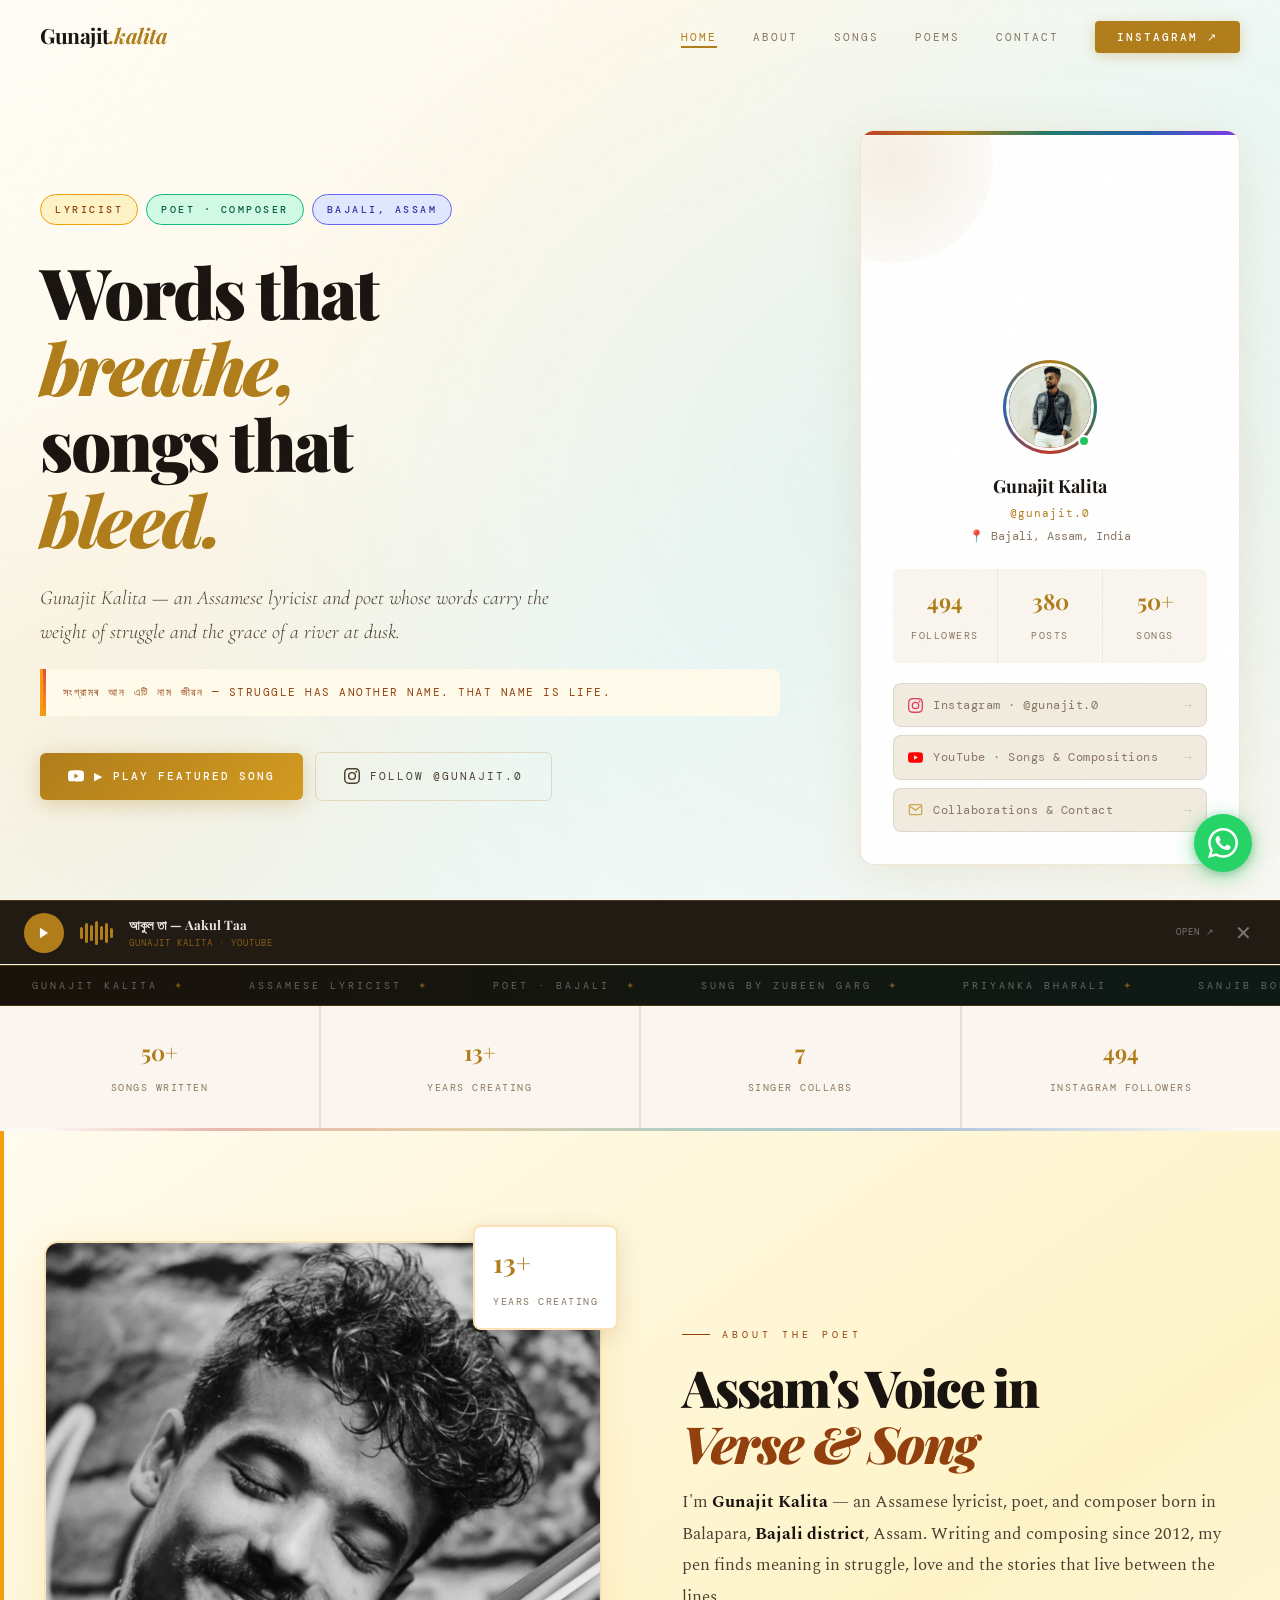
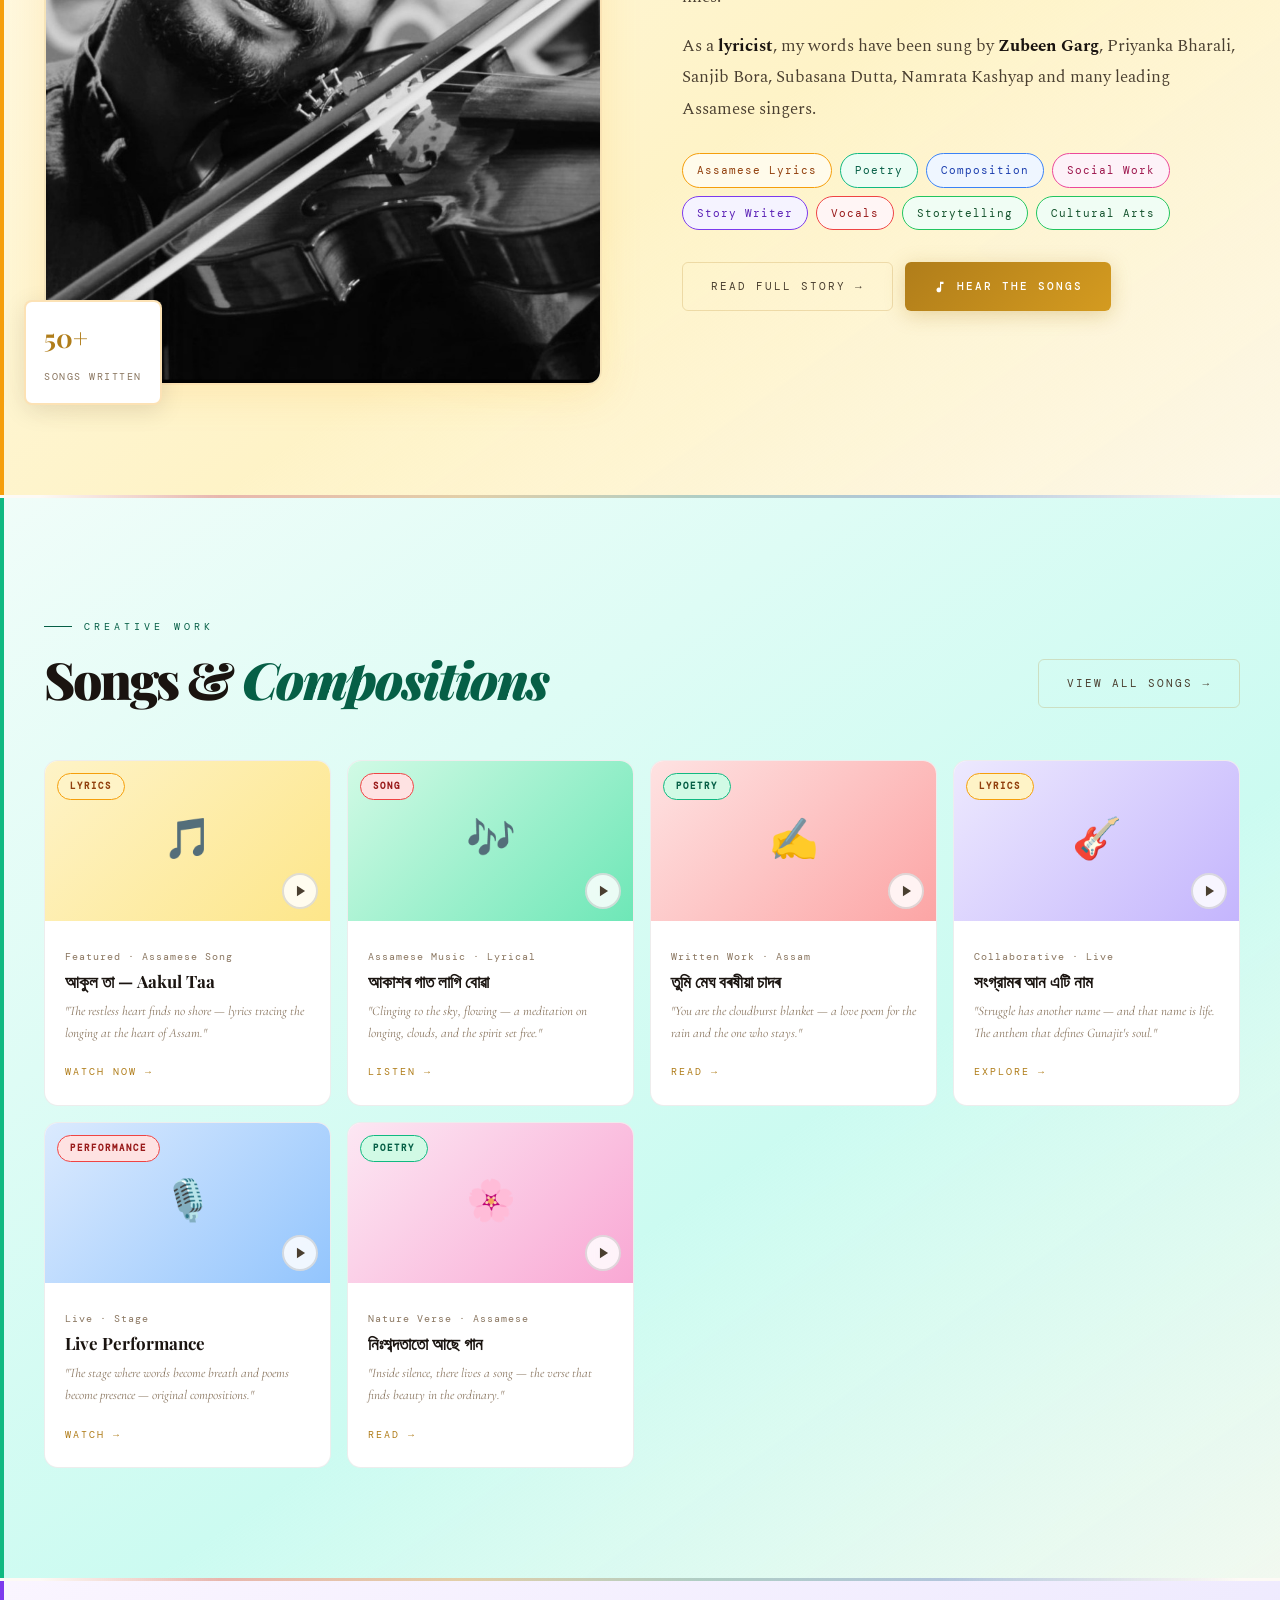
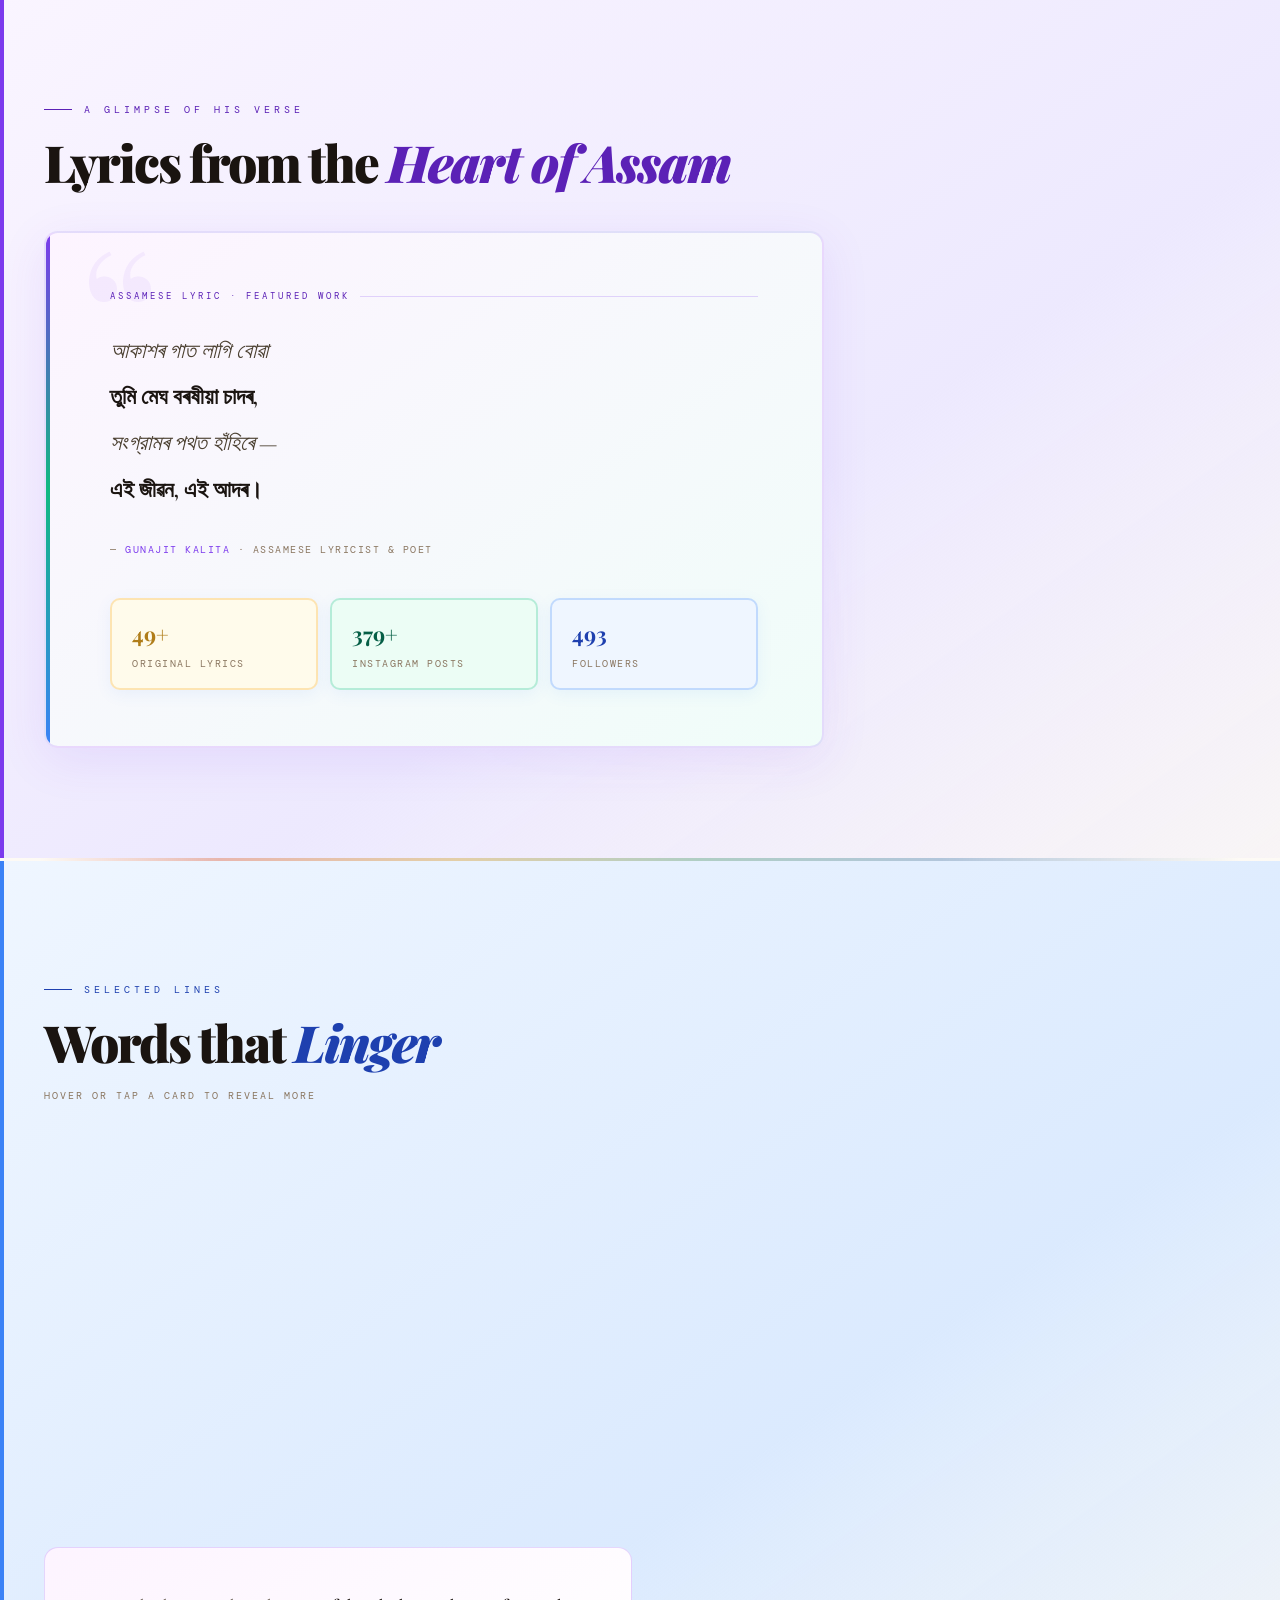
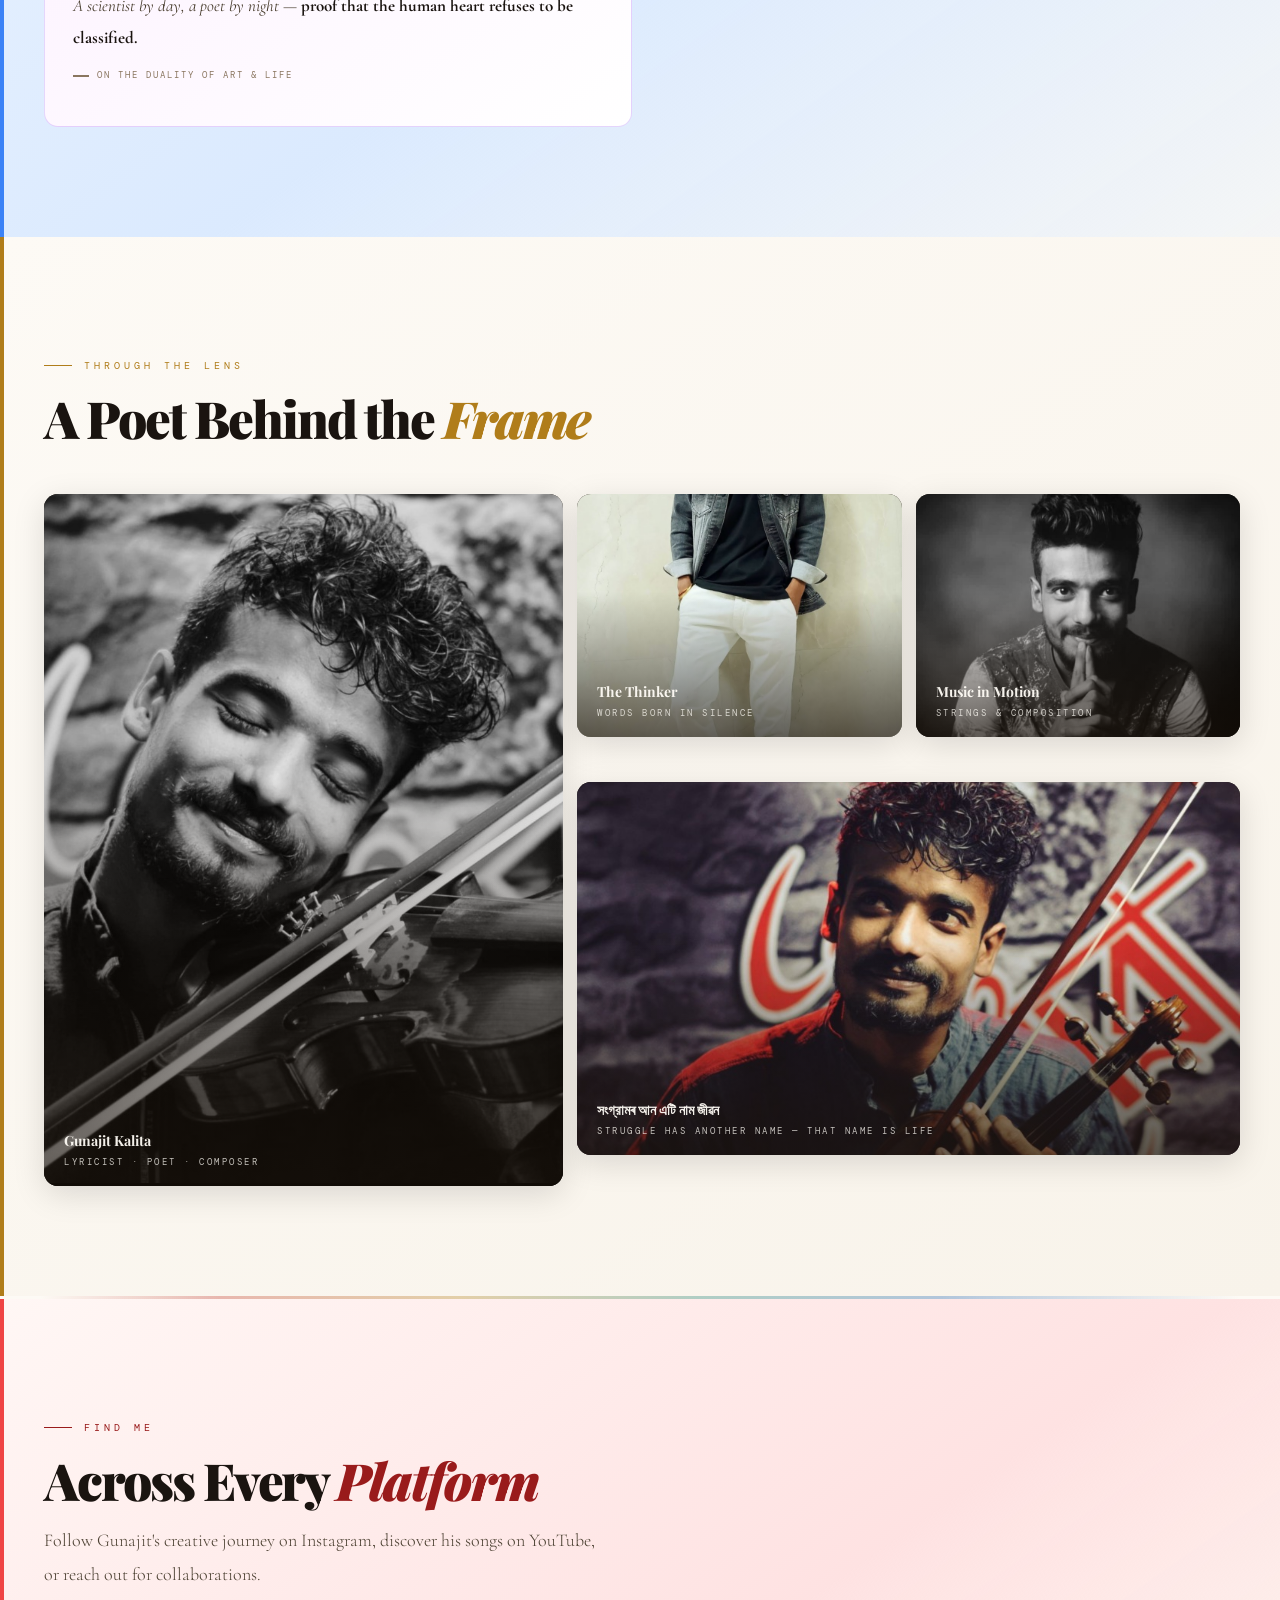
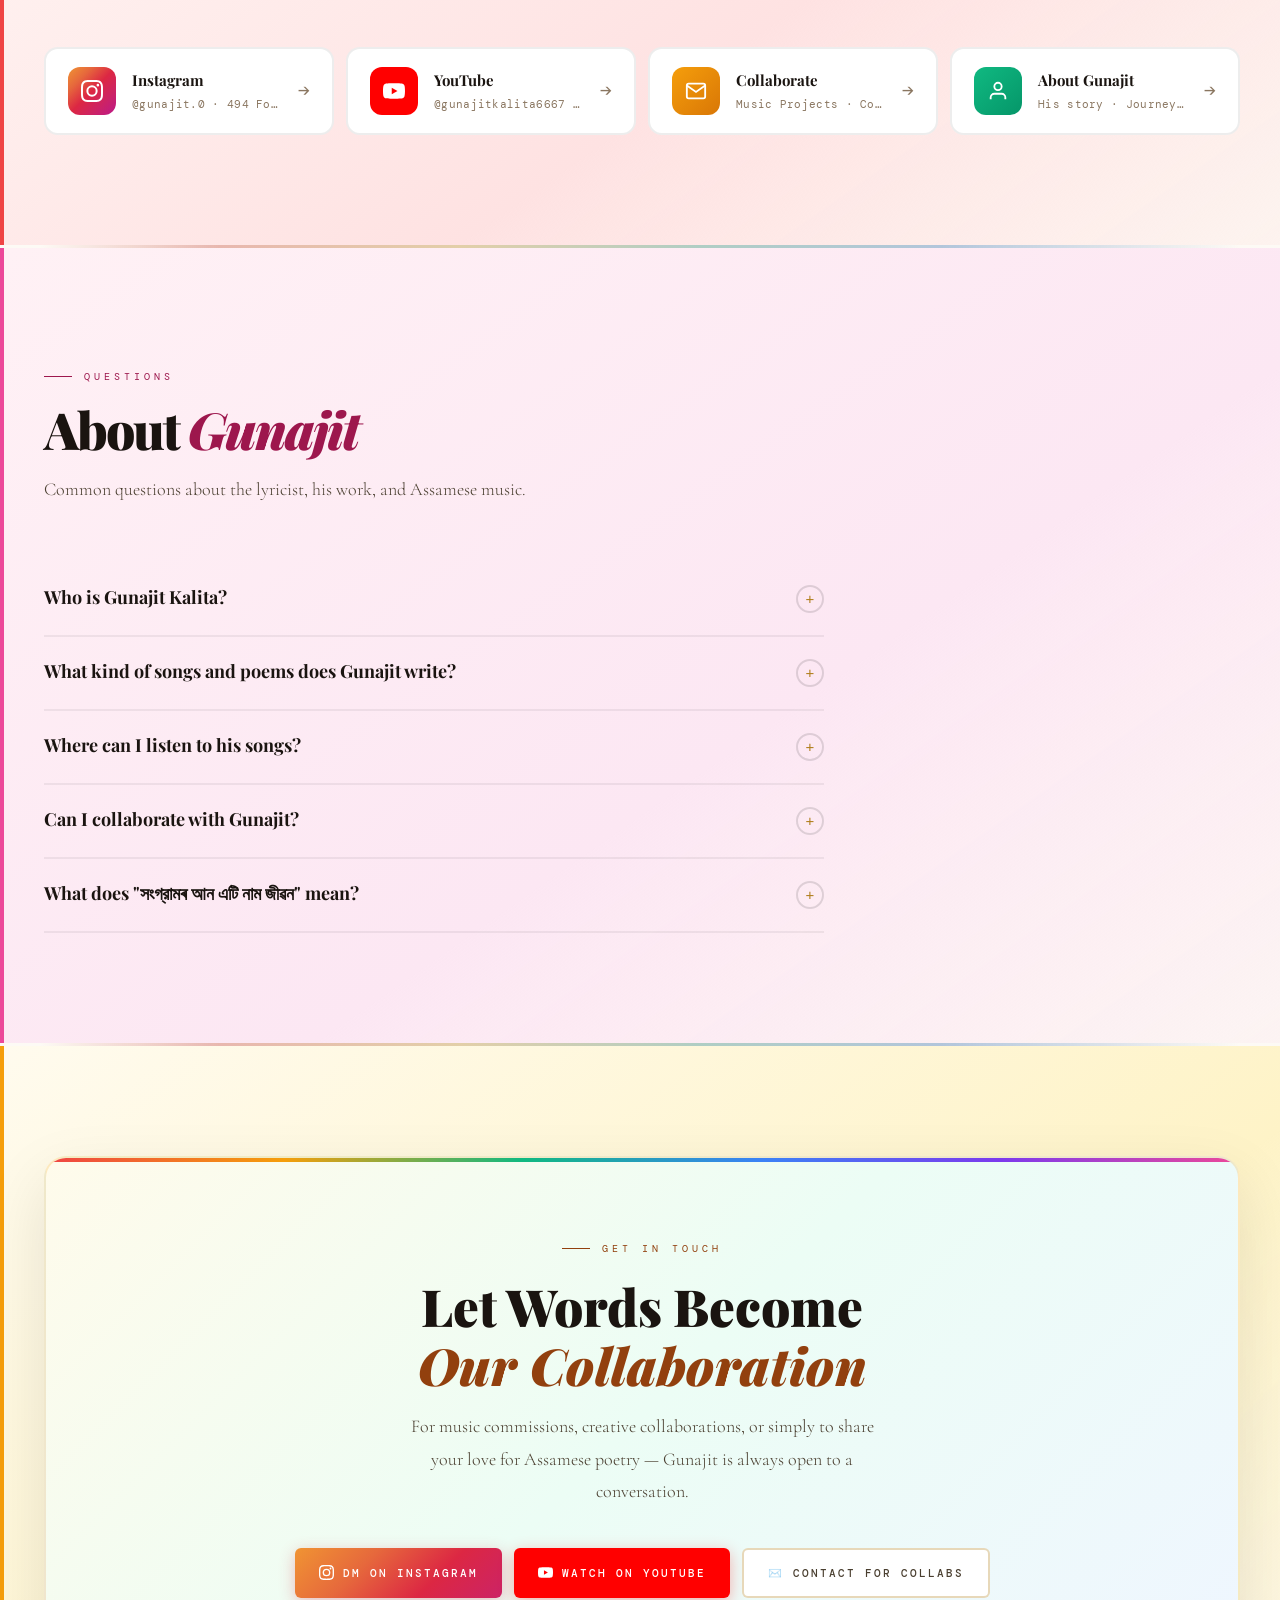
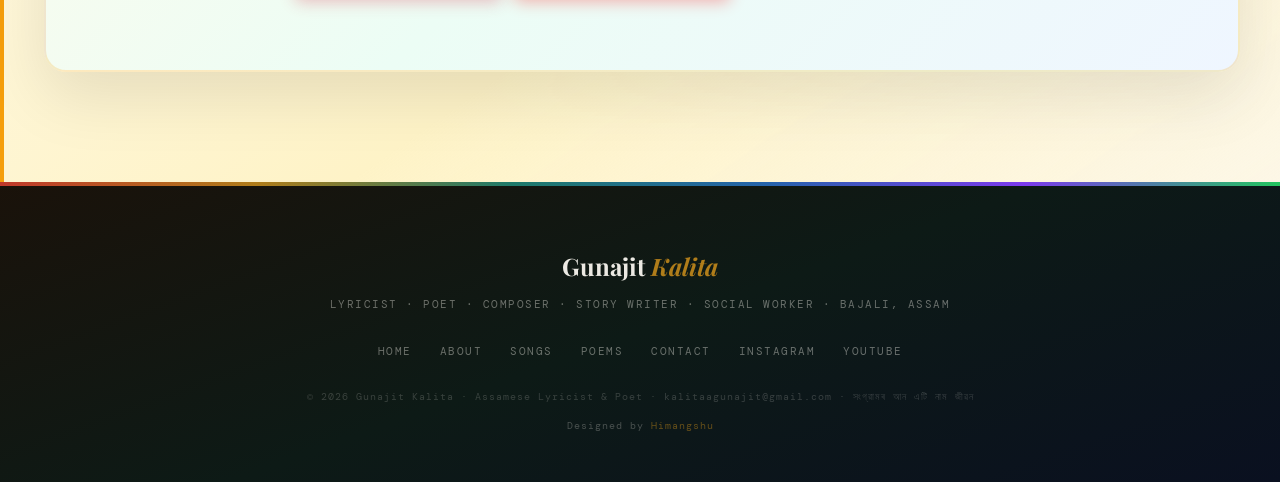
==== commit 8c8937e0: "Update index.html" ====
--- a/index.html
+++ b/index.html
@@ -9,20 +9,20 @@
 <meta name="author" content="Gunajit Kalita">
 <meta name="robots" content="index, follow">
 <link rel="icon" href="favicon.ico" type="image/x-icon">
-<link rel="canonical" href="https://gunajitkalita.github.io/">
+<link rel="canonical" href="https://himangshuin.github.io/gunajit/">
 <meta property="og:type" content="website">
-<meta property="og:url" content="https://gunajitkalita.github.io/">
+<meta property="og:url" content="https://himangshuin.github.io/gunajit/">
 <meta property="og:title" content="Gunajit Kalita | Assamese Lyricist & Poet | gunajit.0">
 <meta property="og:description" content="Gunajit Kalita — Assamese lyricist, poet and composer from Bajali, Assam. Songs sung by Zubeen Garg, Priyanka Bharali, Sanjib Bora.">
-<meta property="og:image" content="https://gunajitkalita.github.io/og-image.png">
+<meta property="og:image" content="https://himangshuin.github.io/gunajit/og-image.png">
 <meta property="og:locale" content="en_IN">
 <meta property="og:site_name" content="Gunajit Kalita">
 <meta name="twitter:card" content="summary_large_image">
 <meta name="twitter:site" content="@gunajit.0">
 <meta name="twitter:title" content="Gunajit Kalita | Assamese Lyricist & Poet">
 <meta name="twitter:description" content="Assamese lyricist, poet and composer from Assam. Songs, lyrics and poems rooted in struggle and grace.">
-<meta name="twitter:image" content="https://gunajitkalita.github.io/og-image.png">
-<script type="application/ld+json">{"@context":"https://schema.org","@graph":[{"@type":"Person","@id":"https://gunajitkalita.github.io/#gunajit","name":"Gunajit Kalita","alternateName":"gunajit.0","url":"https://gunajitkalita.github.io/","description":"Gunajit Kalita is an Assamese lyricist, poet, composer and social worker from Balapara, Bajali district, Assam, India.","jobTitle":["Lyricist","Poet","Composer","Story Writer","Social Worker"],"birthPlace":{"@type":"Place","name":"Balapara, Bajali District, Assam, India"},"email":"kalitaagunajit@gmail.com","sameAs":["https://www.instagram.com/gunajit.0/","https://www.youtube.com/@gunajitkalita6667"]},{"@type":"WebSite","@id":"https://gunajitkalita.github.io/#website","url":"https://gunajitkalita.github.io/","name":"Gunajit Kalita — Assamese Lyricist & Poet","author":{"@id":"https://gunajitkalita.github.io/#gunajit"}}]}</script>
+<meta name="twitter:image" content="https://himangshuin.github.io/gunajit/og-image.png">
+<script type="application/ld+json">{"@context":"https://schema.org","@graph":[{"@type":"Person","@id":"https://himangshuin.github.io/gunajit/#gunajit","name":"Gunajit Kalita","alternateName":"gunajit.0","url":"https://gunajitkalita.github.io/","description":"Gunajit Kalita is an Assamese lyricist, poet, composer and social worker from Balapara, Bajali district, Assam, India.","jobTitle":["Lyricist","Poet","Composer","Story Writer","Social Worker"],"birthPlace":{"@type":"Place","name":"Balapara, Bajali District, Assam, India"},"email":"kalitaagunajit@gmail.com","sameAs":["https://www.instagram.com/gunajit.0/","https://www.youtube.com/@gunajitkalita6667"]},{"@type":"WebSite","@id":"https://himangshuin.github.io/gunajit/#website","url":"https://himangshuin.github.io/gunajit/","name":"Gunajit Kalita — Assamese Lyricist & Poet","author":{"@id":"https://himangshuin.github.io/gunajit/#gunajit"}}]}</script>
 <link rel="preconnect" href="https://fonts.googleapis.com">
 <link rel="preconnect" href="https://fonts.gstatic.com" crossorigin>
 <link href="https://fonts.googleapis.com/css2?family=Playfair+Display:ital,wght@0,400;0,700;0,900;1,400;1,700;1,900&family=Cormorant+Garamond:ital,wght@0,300;0,400;0,600;1,300;1,400;1,600&family=DM+Mono:wght@300;400;500&family=Spectral:ital,wght@0,300;0,400;0,600;1,300;1,400;1,600&display=swap" rel="stylesheet">
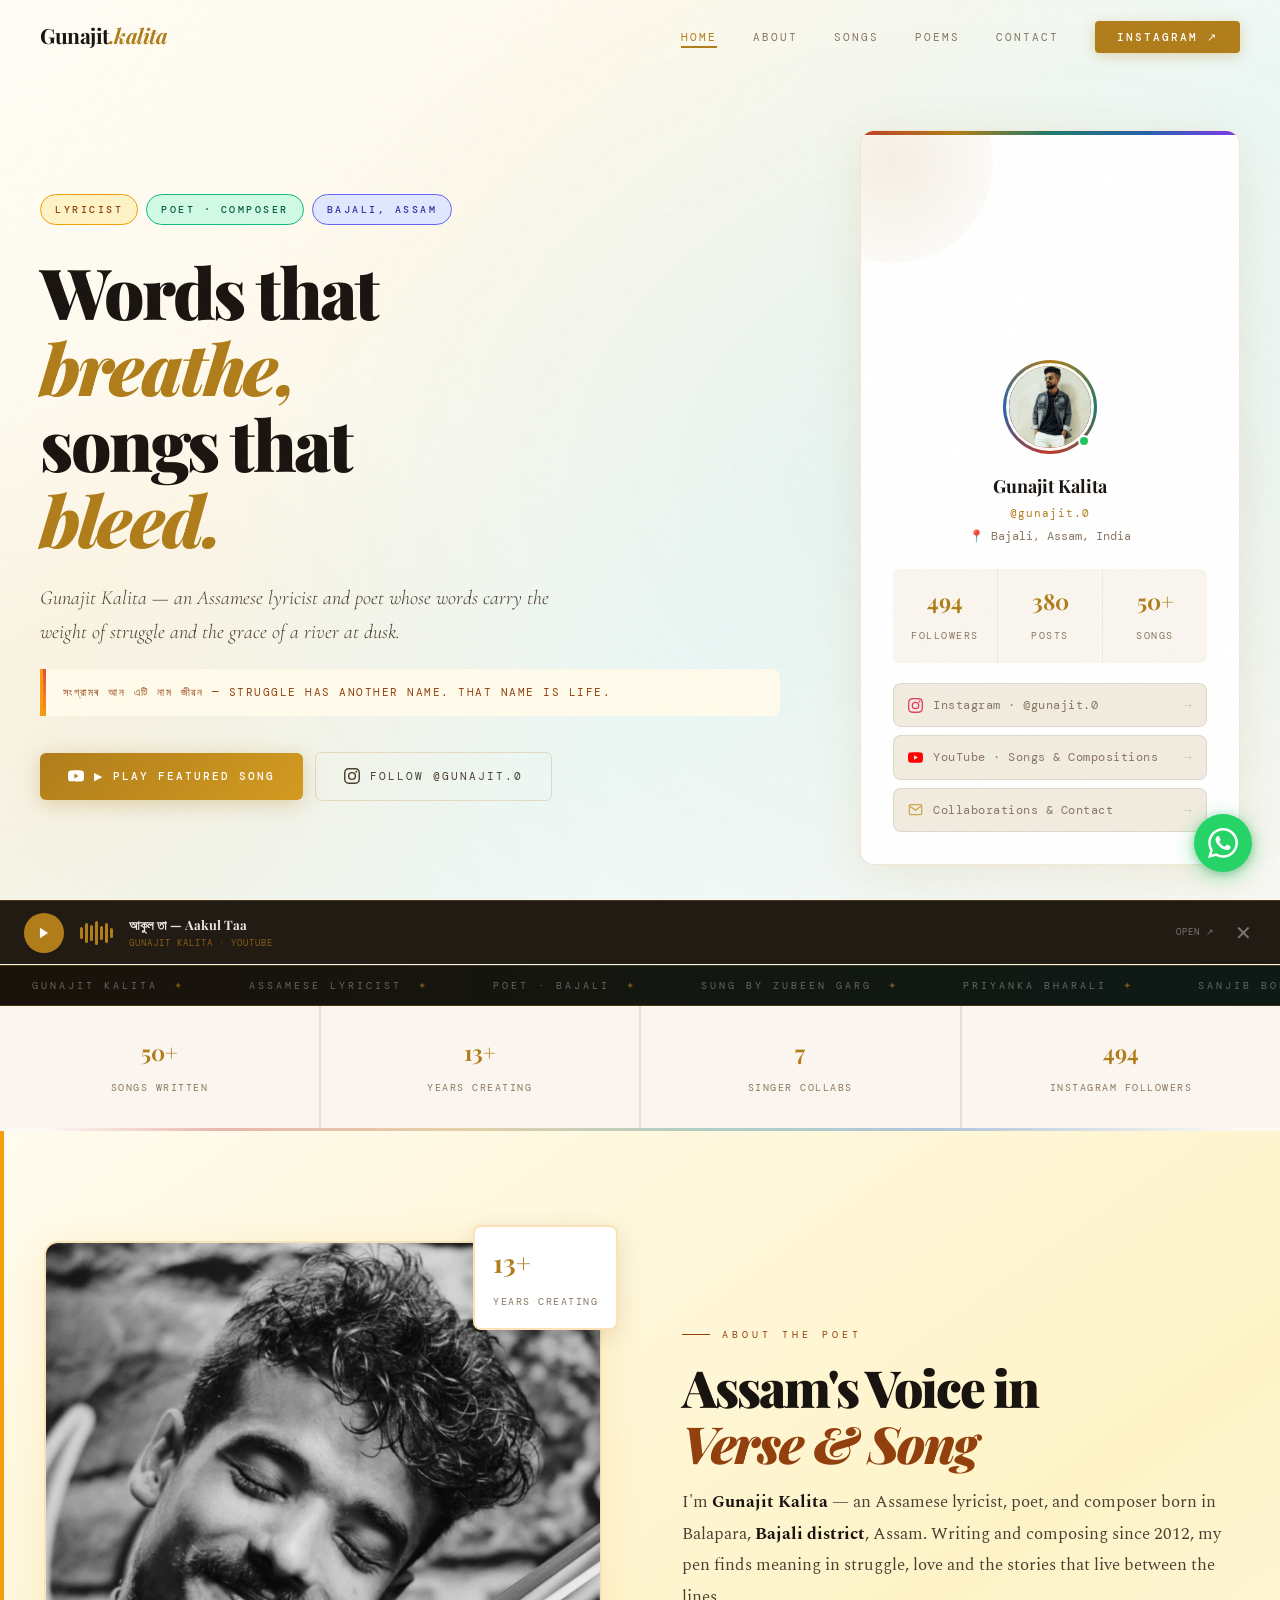
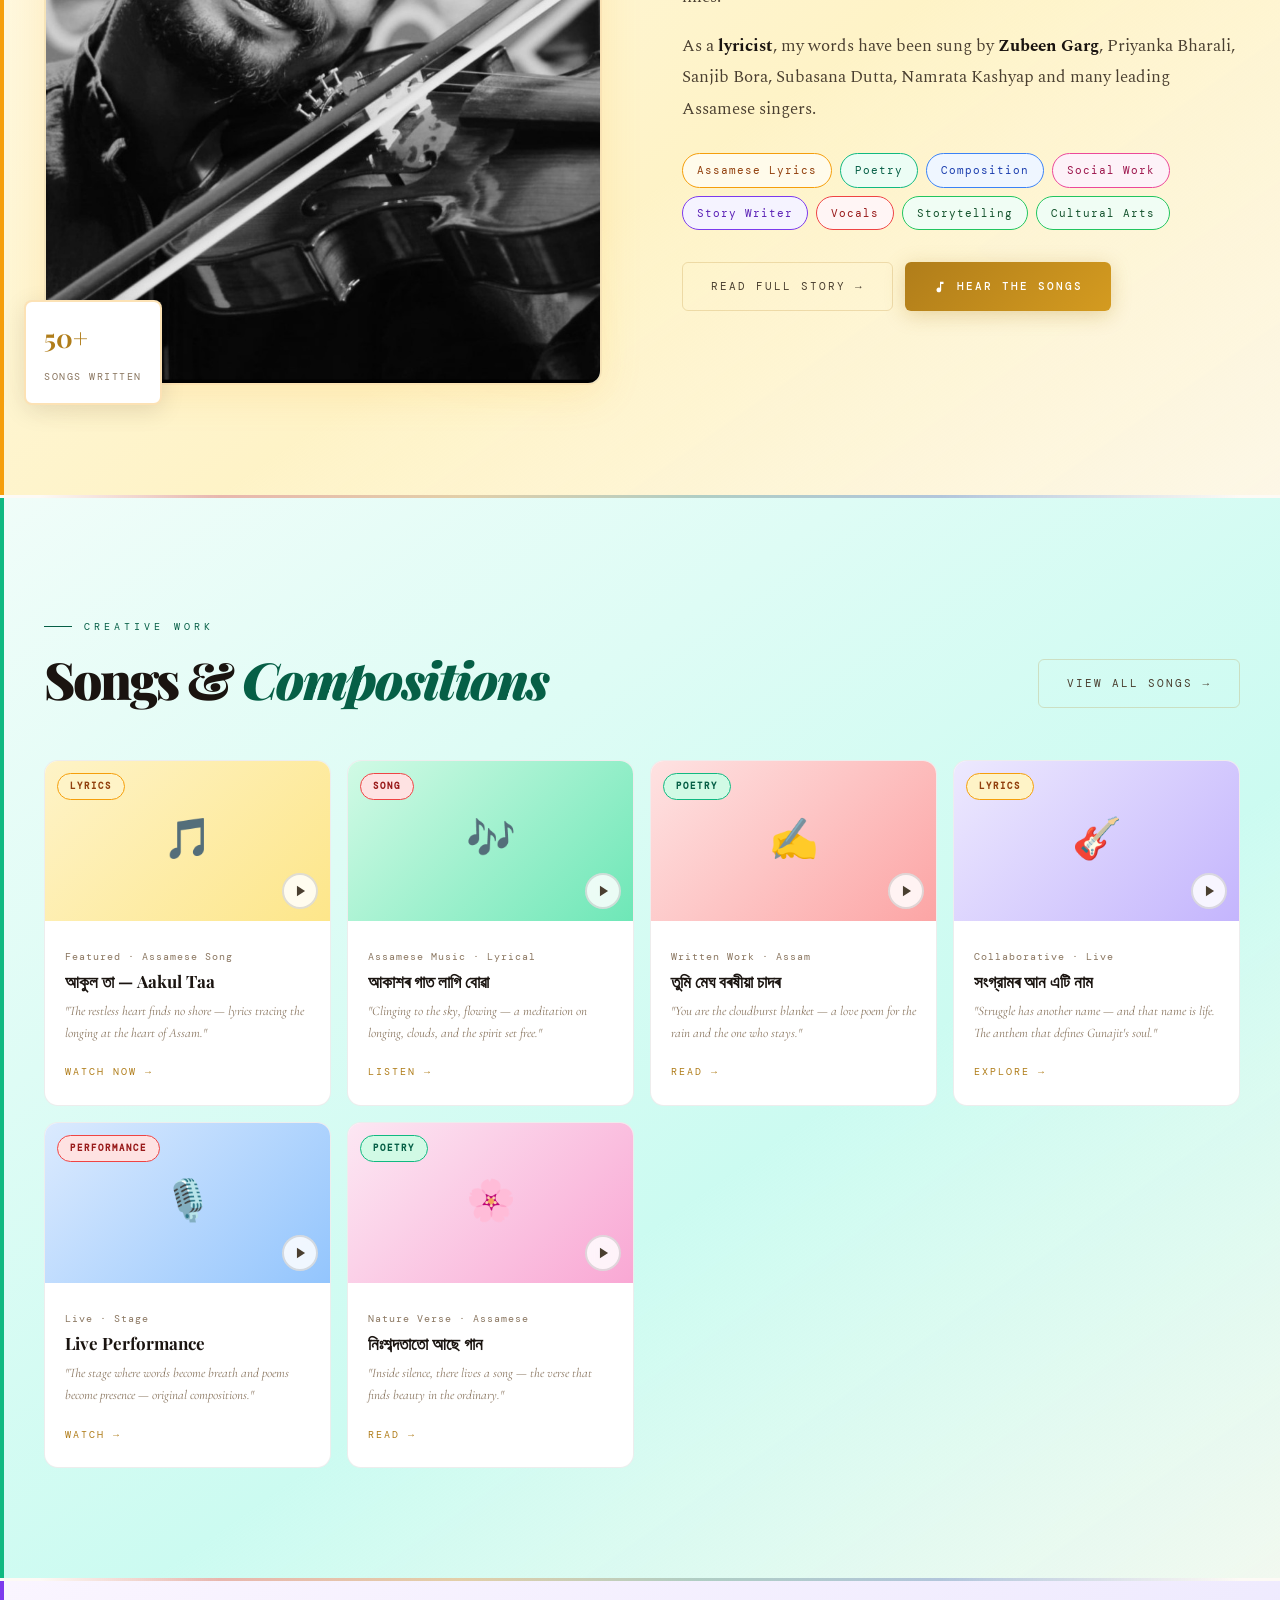
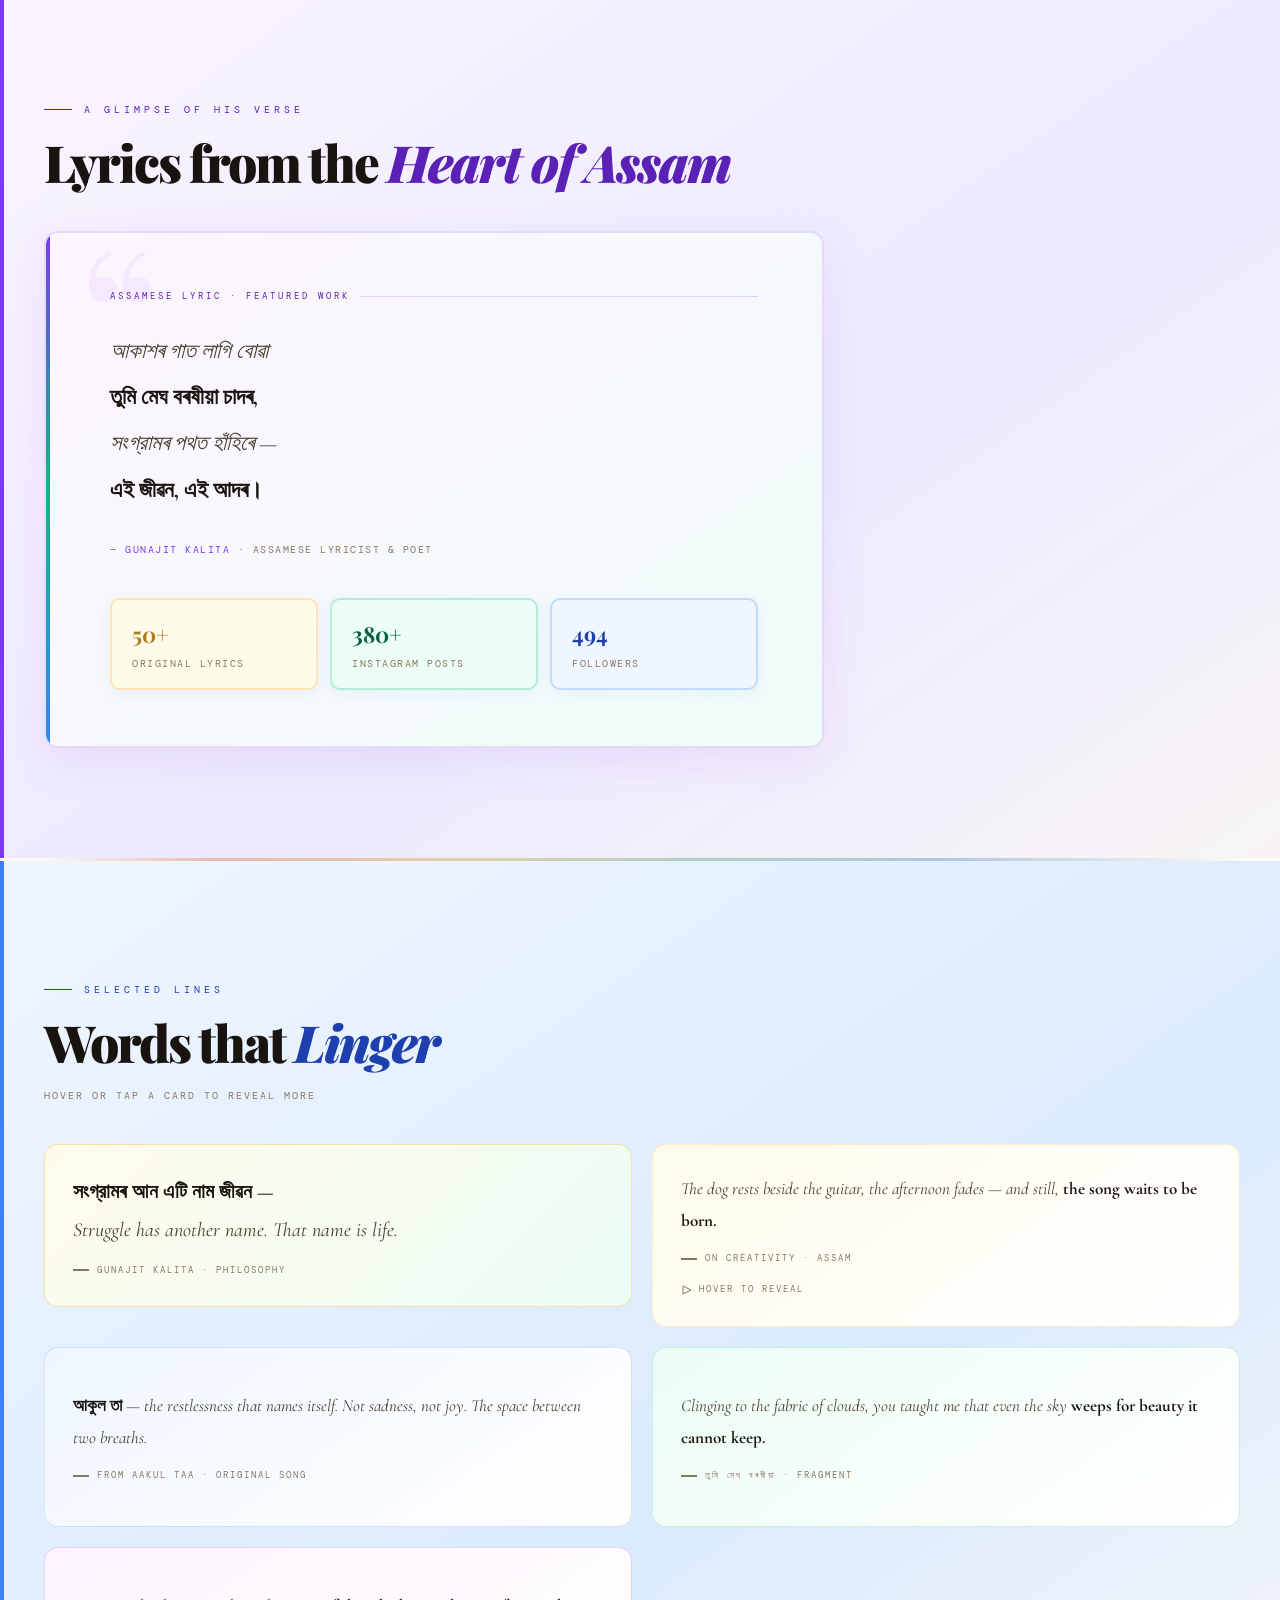
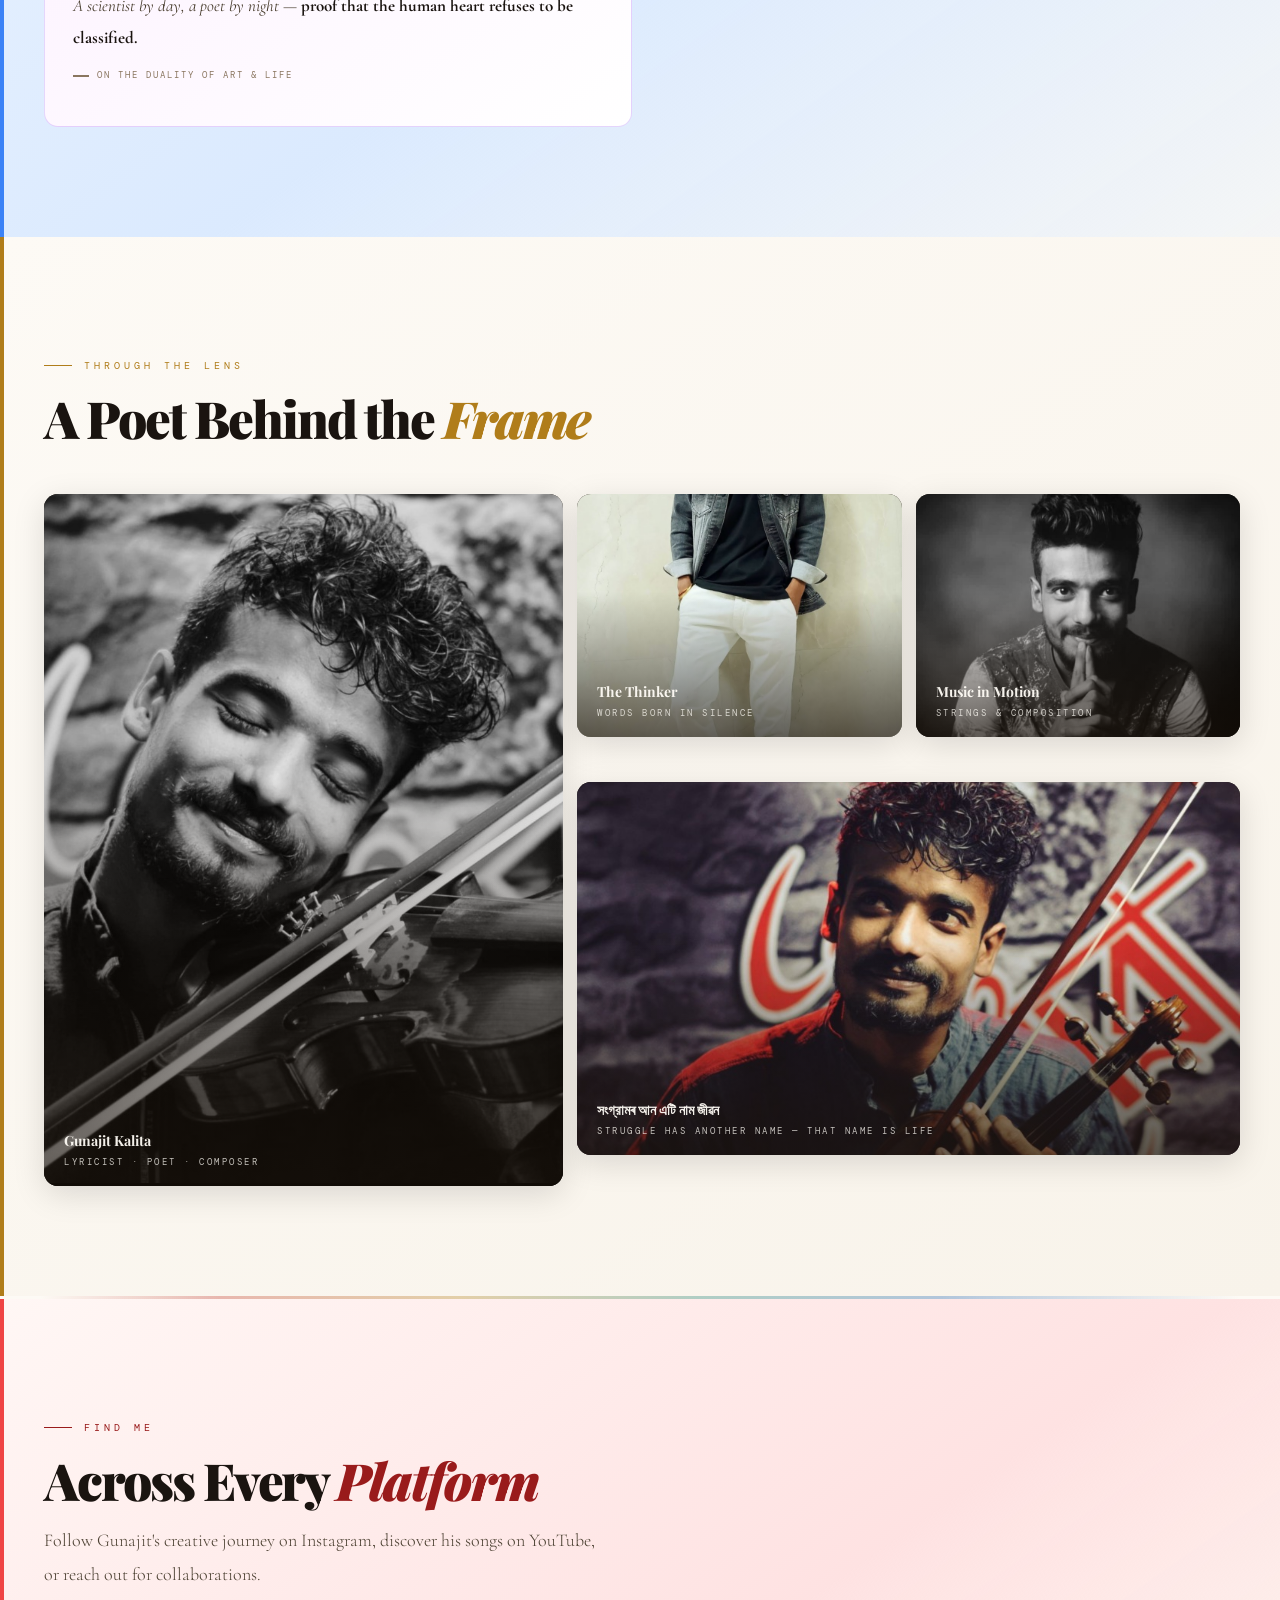
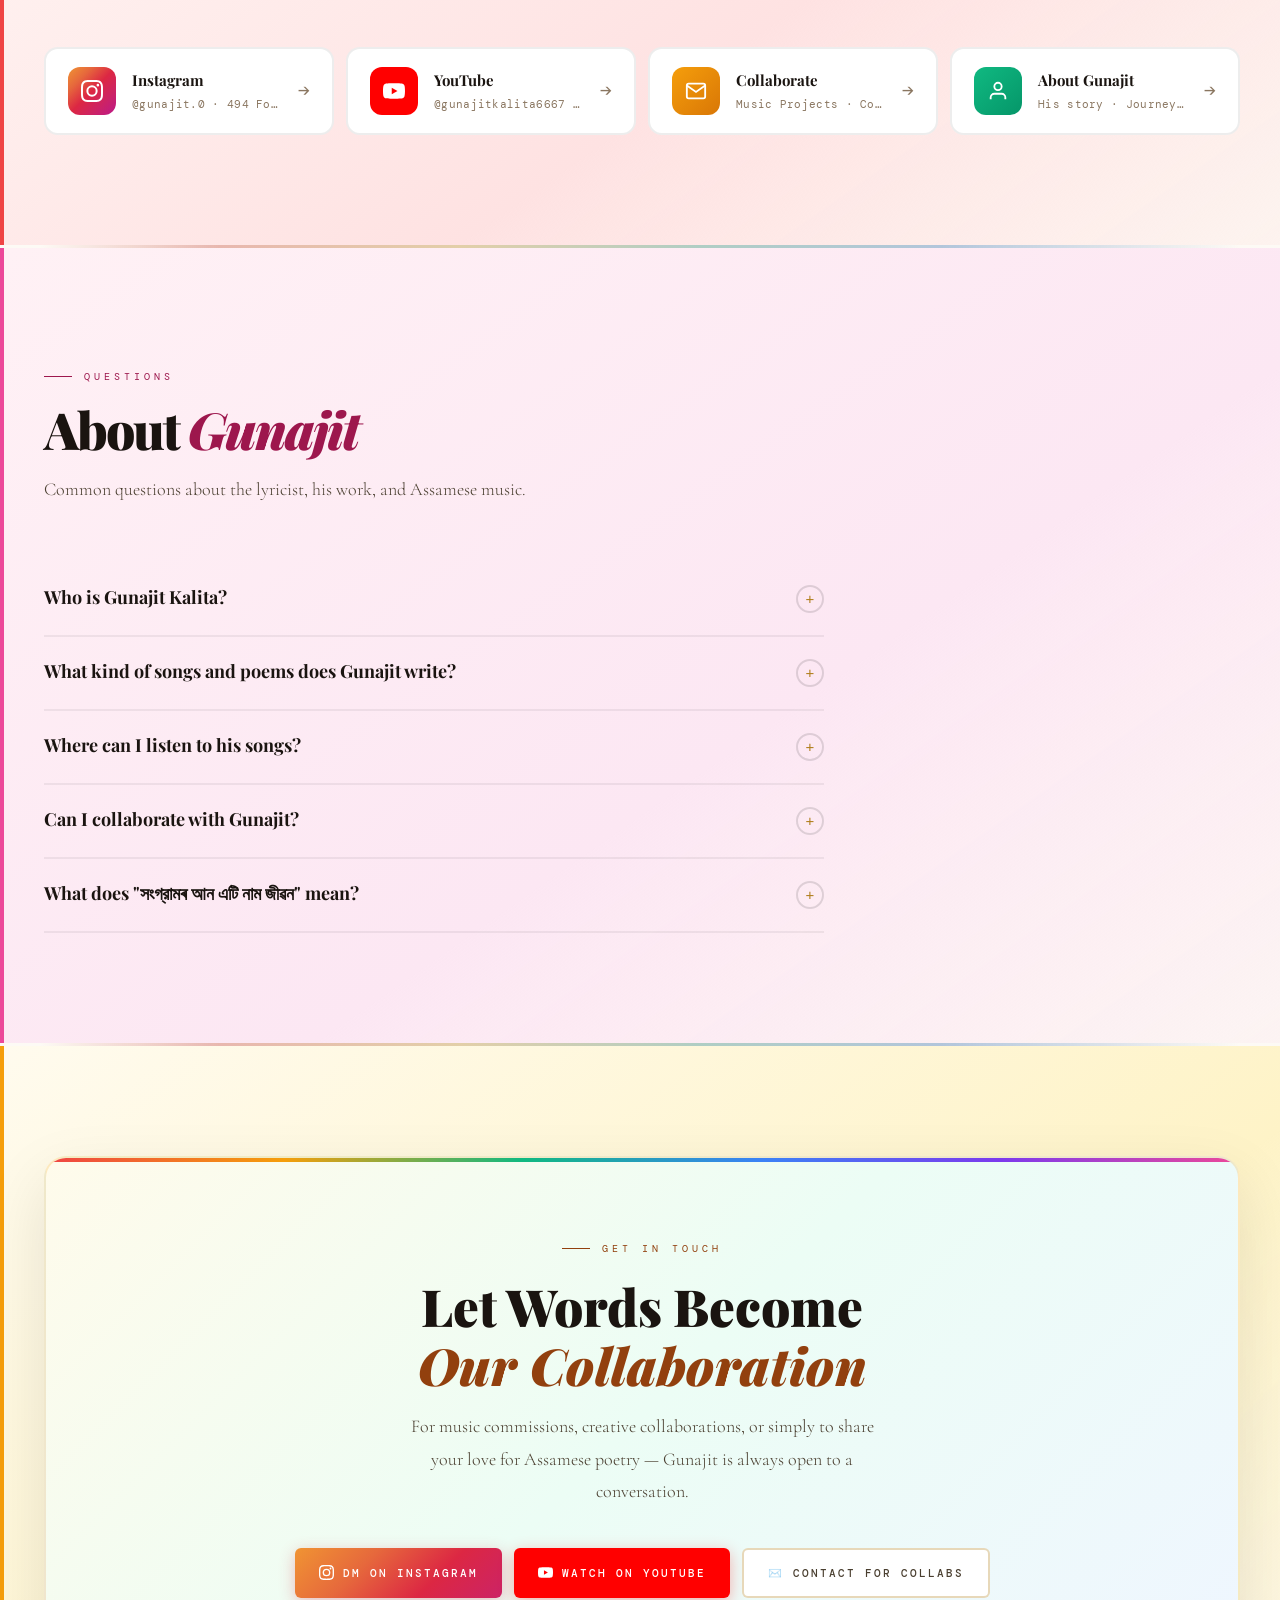
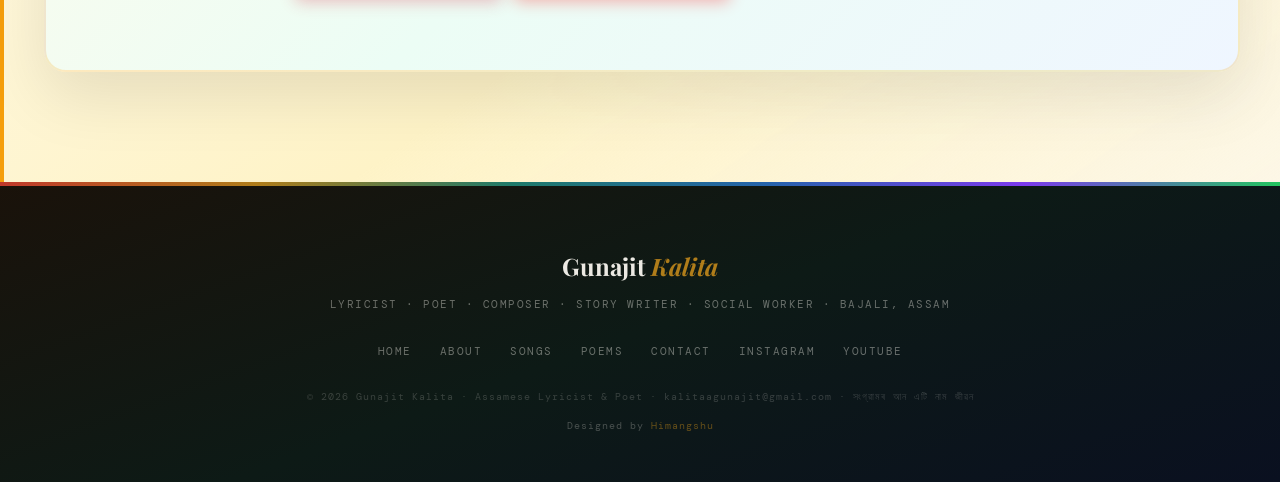
==== commit f08e0dab: "Update index.html" ====
--- a/index.html
+++ b/index.html
@@ -596,7 +596,7 @@
       <a href="https://www.youtube.com/@gunajitkalita6667/videos" target="_blank" rel="noopener">YouTube</a>
     </div>
     <p class="fcopy">© 2026 Gunajit Kalita · Assamese Lyricist & Poet · kalitaagunajit@gmail.com · সংগ্রামৰ আন এটি নাম জীৱন</p>
-    <p class="fdesign">Designed by <a href="https://www.instagram.com/himangshu" target="_blank" rel="noopener">Himangshu</a></p>
+    <p class="fdesign">Designed by <a href="https://www.instagram.com/himangshu.in" target="_blank" rel="noopener">Himangshu</a></p>
   </div>
 </footer>
 
